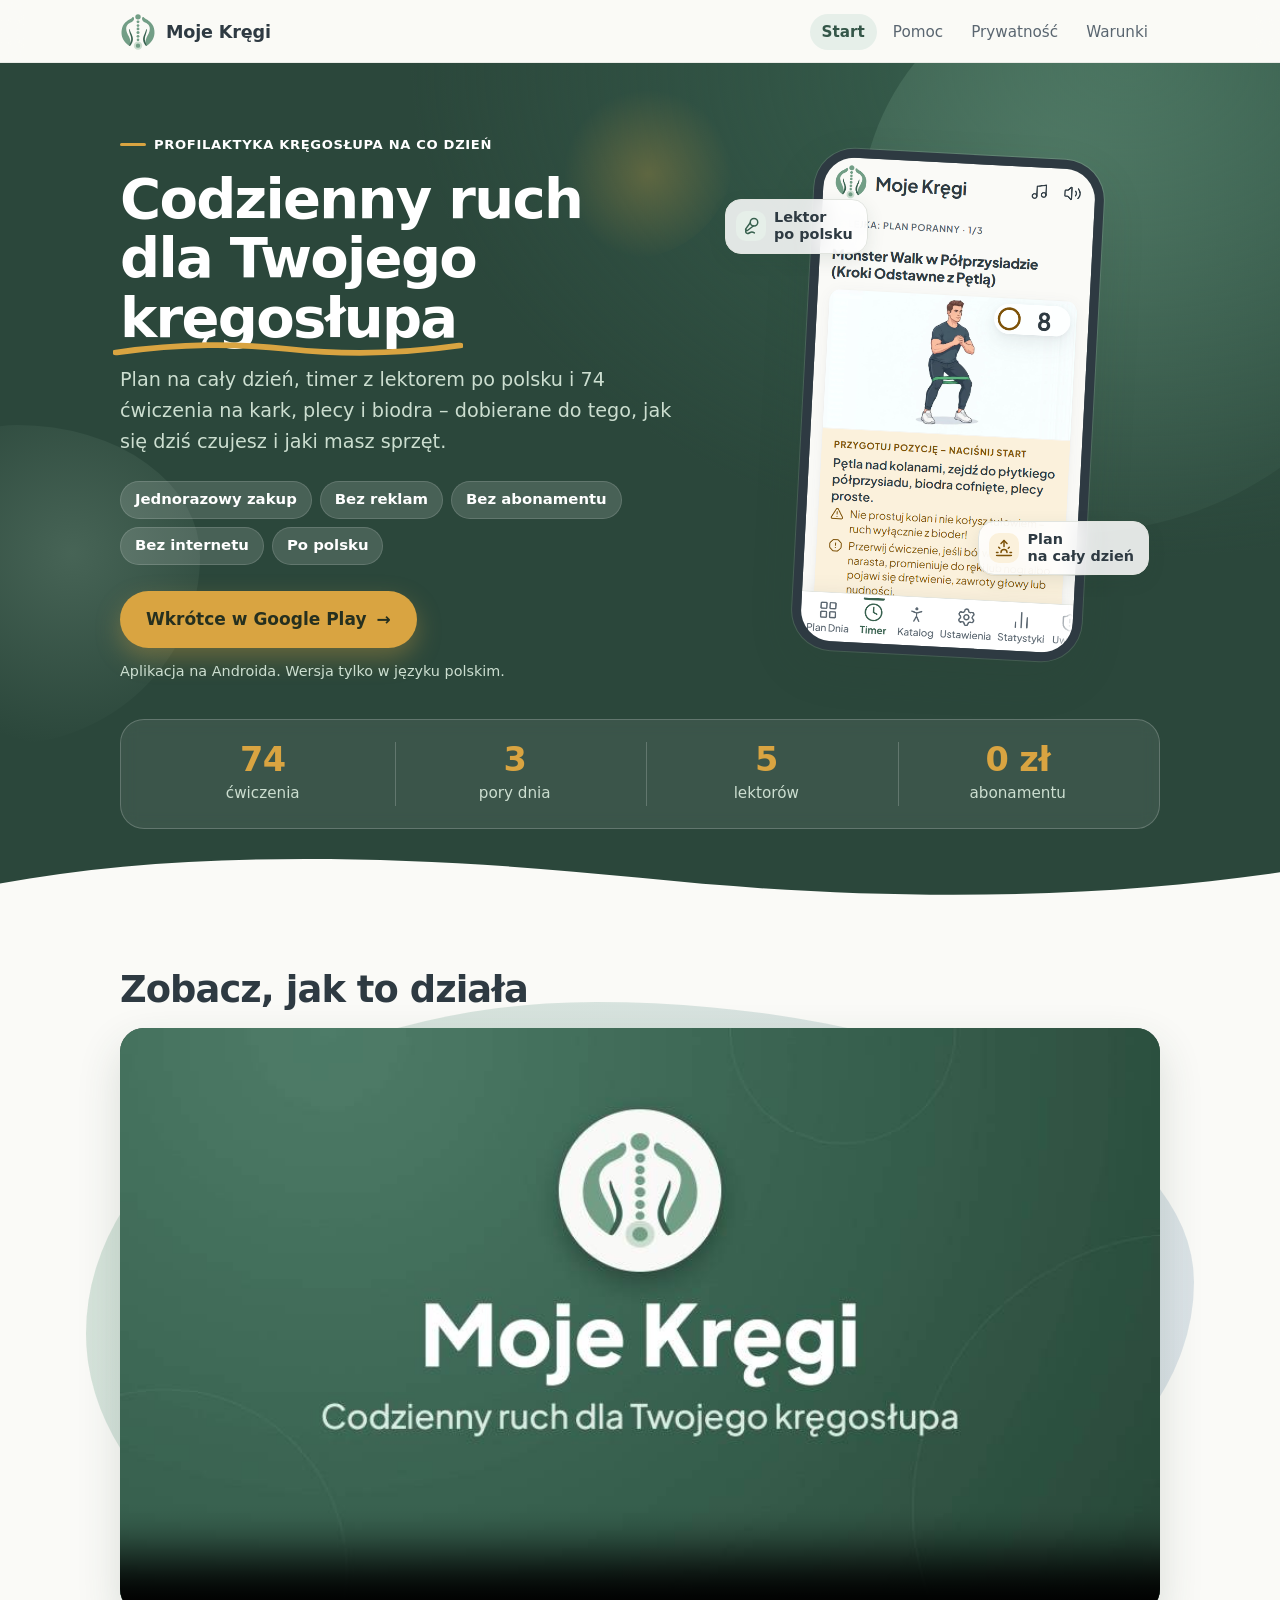
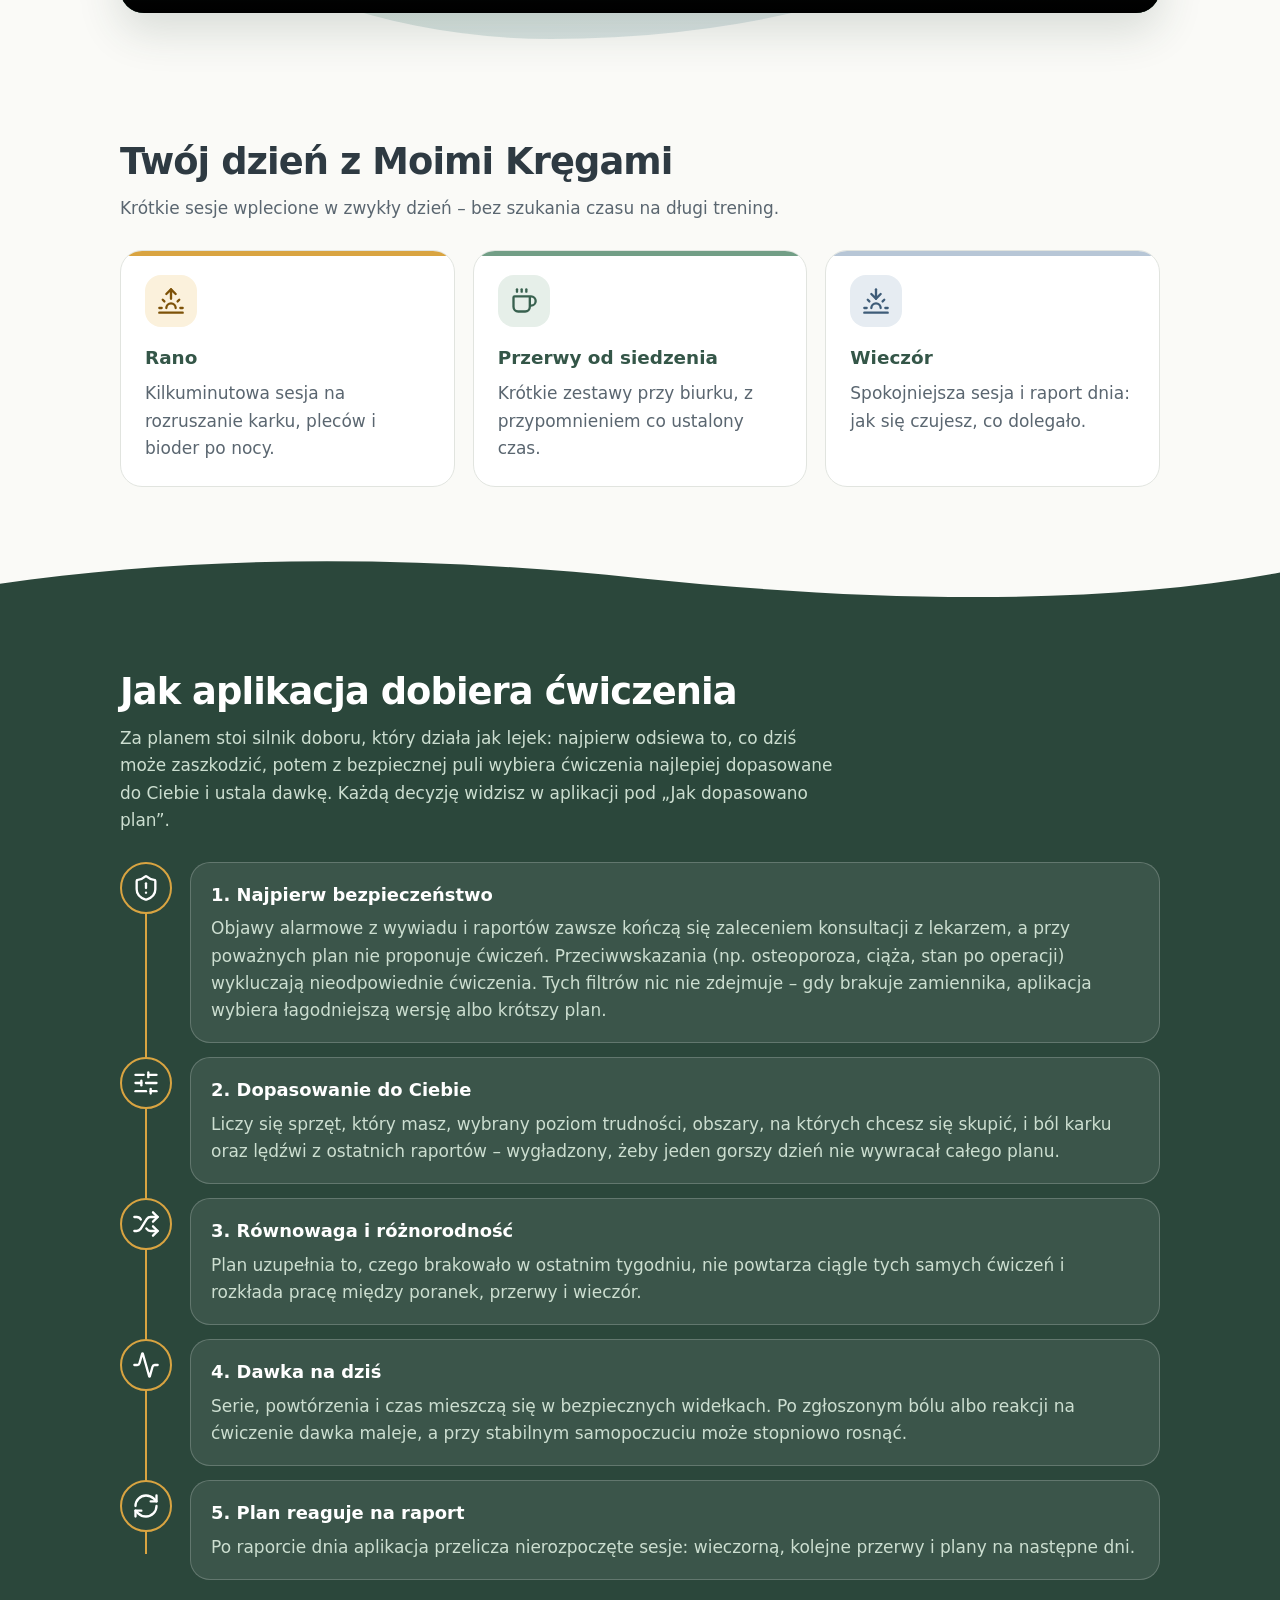
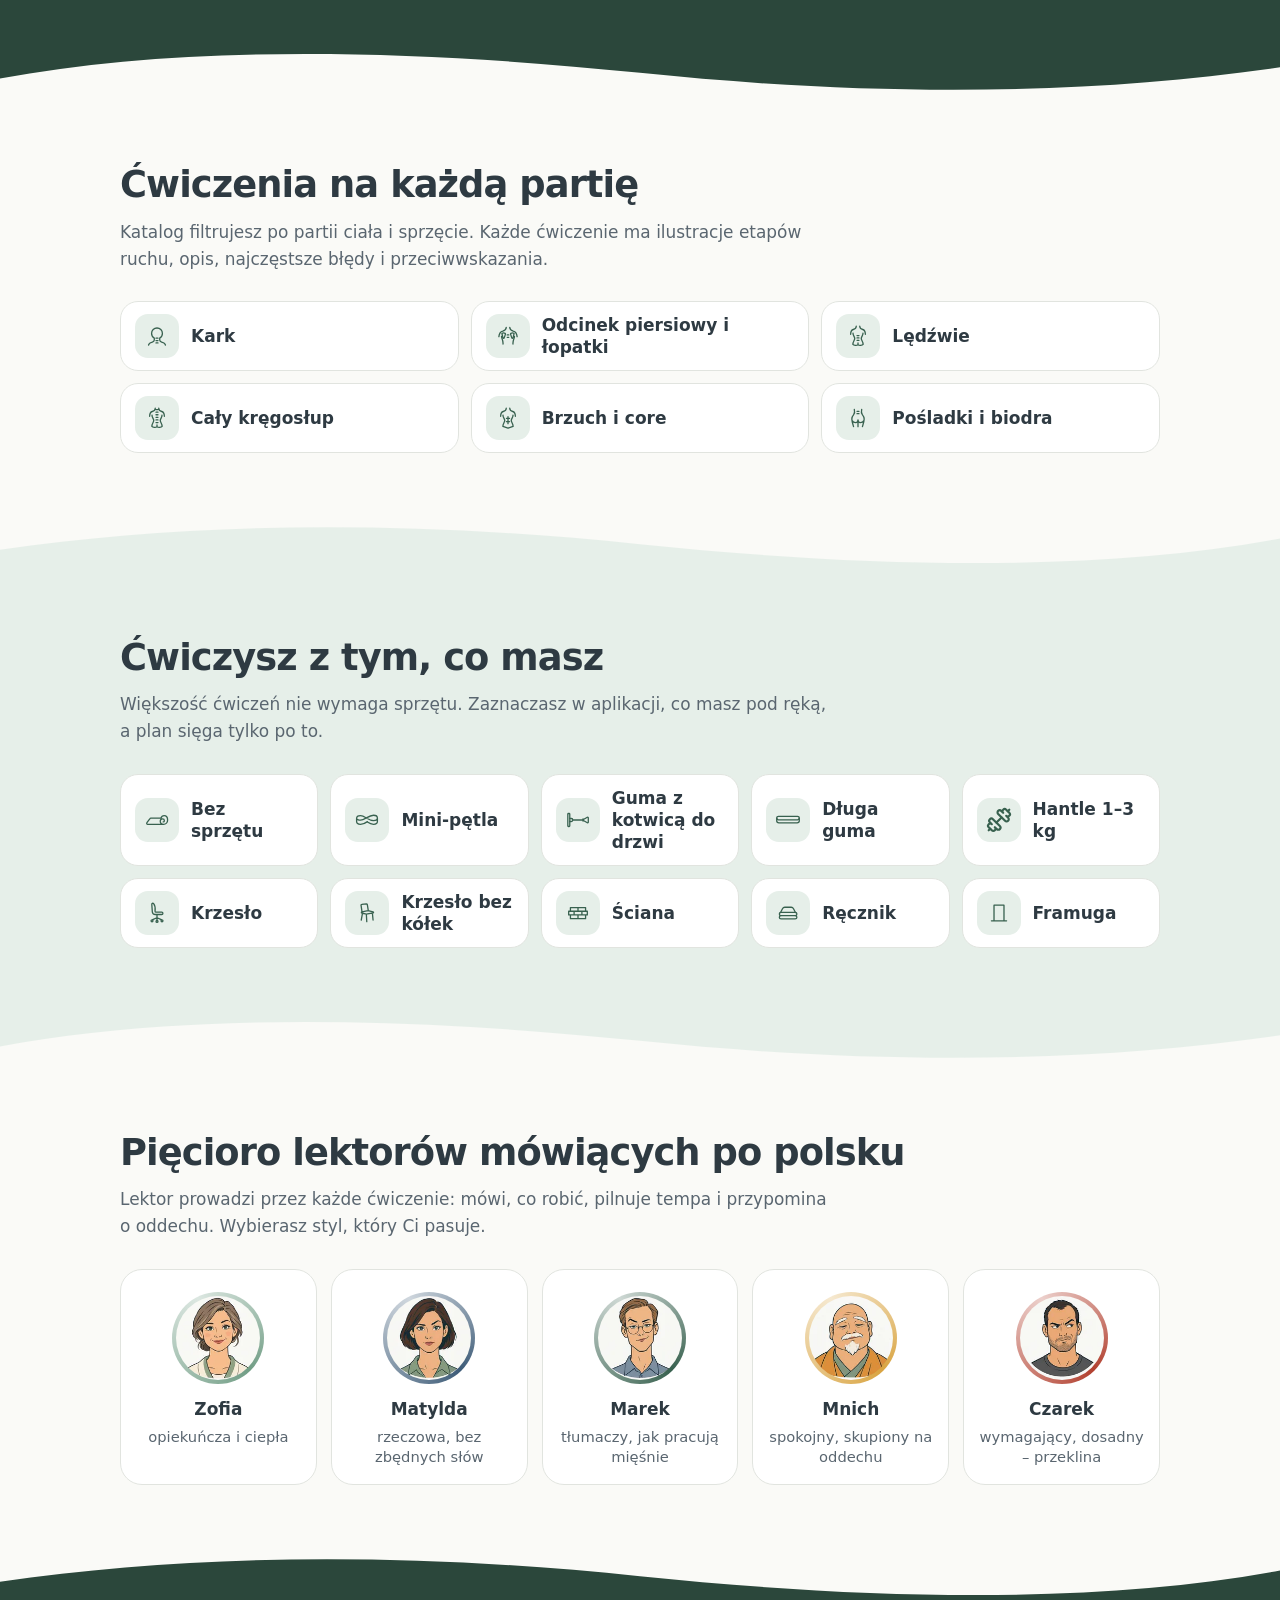
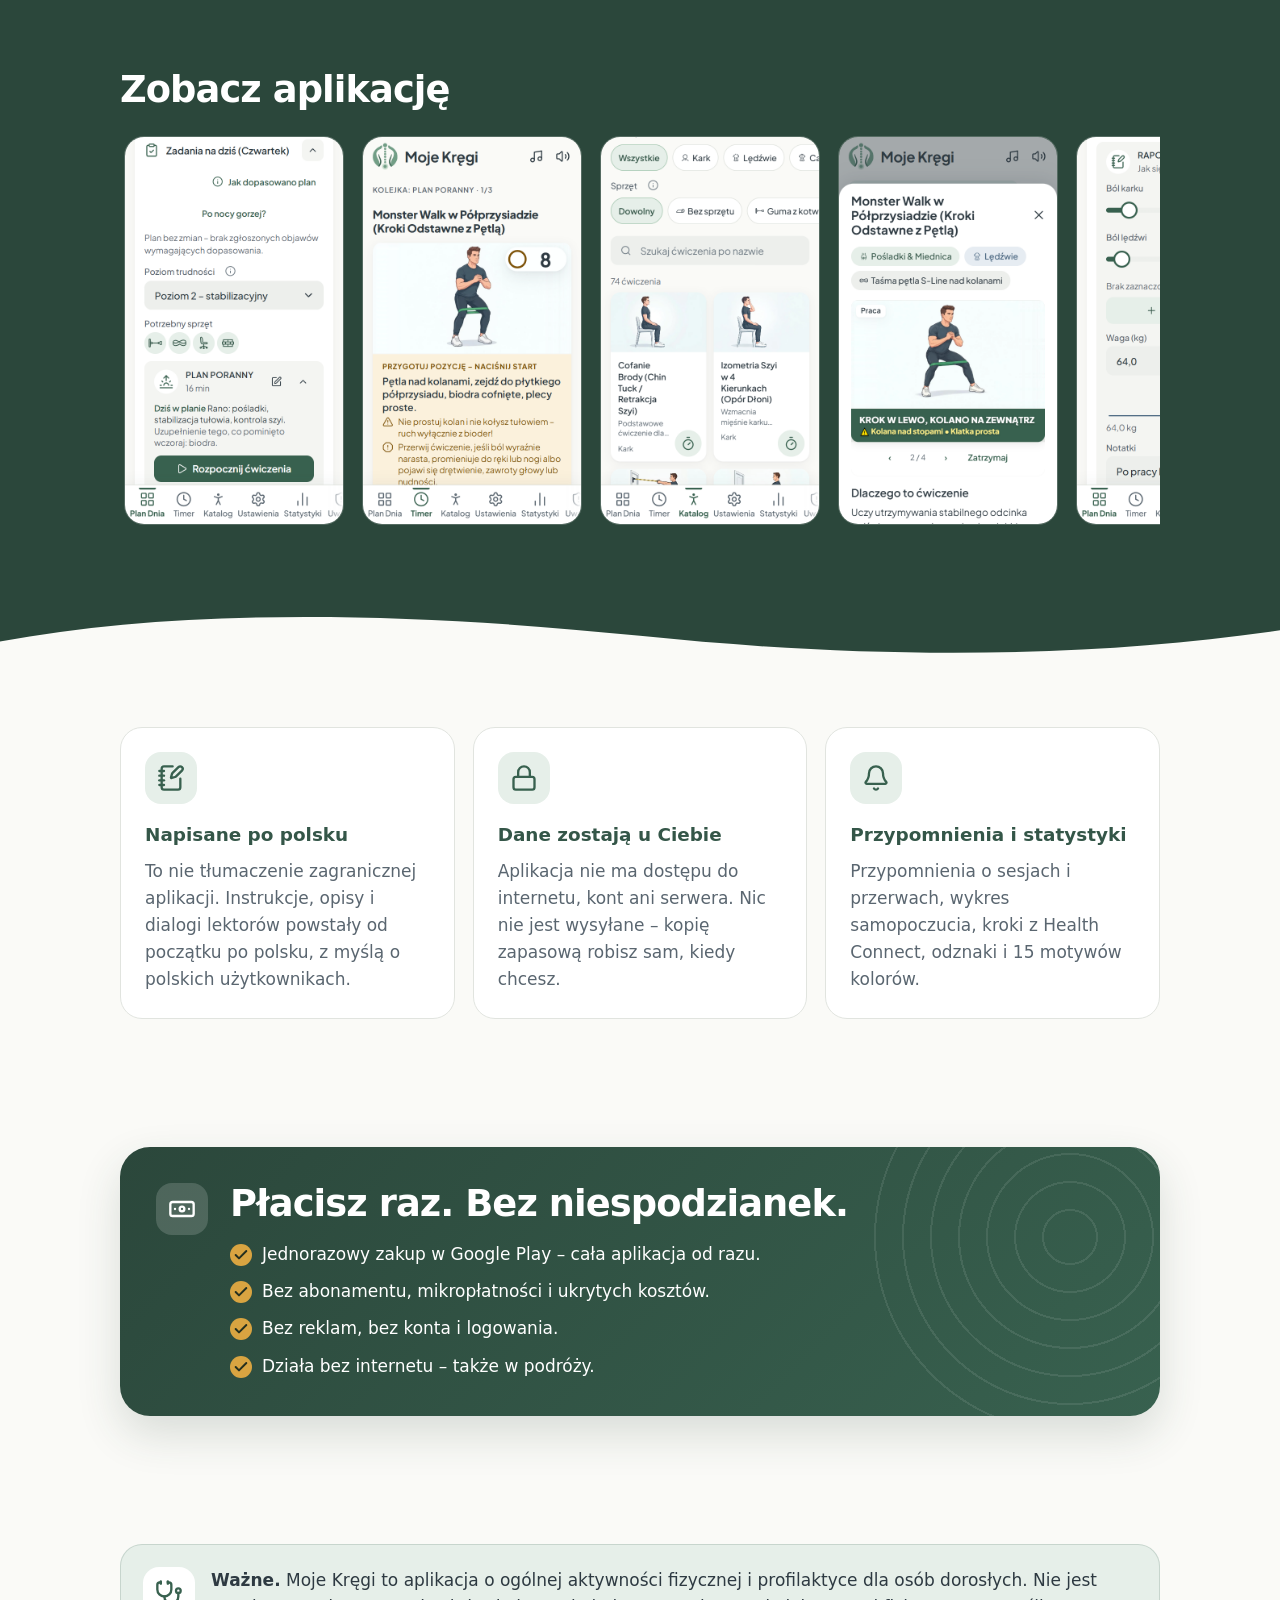
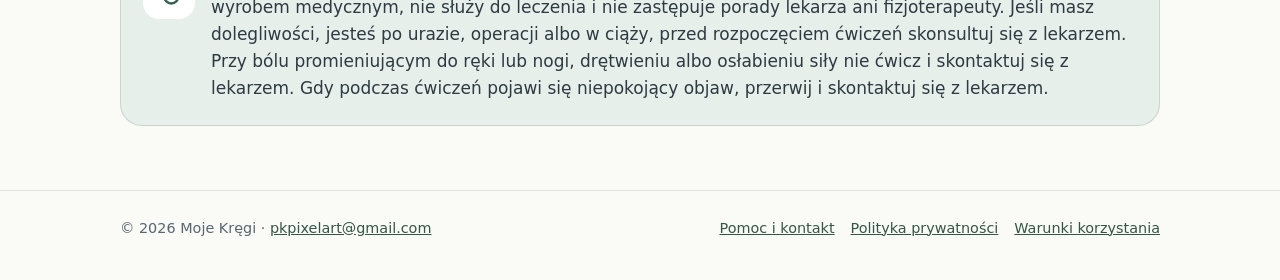
==== index.html @ dc88a58d "Odświeżony wygląd strony: fale, ciemnozielone pasy, animacje przy przewijaniu" ====
<!doctype html>
<html lang="pl">
<head>
<meta charset="utf-8">
<meta name="viewport" content="width=device-width, initial-scale=1">
<title>Moje Kręgi – ćwiczenia na kręgosłup z polskim lektorem</title>
<meta name="description" content="Codzienny plan ćwiczeń na kark, plecy i biodra z lektorem po polsku. 74 ćwiczenia dobierane do Twojego samopoczucia i sprzętu. Jednorazowy zakup, bez reklam i abonamentu, działa bez internetu.">
<meta name="theme-color" content="#38614F">
<meta property="og:title" content="Moje Kręgi – ćwiczenia na kręgosłup">
<meta property="og:description" content="Plan dnia, timer z lektorem po polsku i 74 ćwiczenia. Jednorazowy zakup, bez reklam i abonamentu.">
<meta property="og:image" content="https://mojekregi.eu/img/grafika-promocyjna.png">
<link rel="canonical" href="https://mojekregi.eu/">
<link rel="icon" href="img/logo-mark.svg" type="image/svg+xml">
<link rel="stylesheet" href="style.css">
<script src="site.js" defer></script>
</head>
<body>
<!--SPRITE: ikony z src/ui/kit/icons.svg (Lucide ISC + własne ikony Moje Kręgi), prefiks i- -->
<svg xmlns="http://www.w3.org/2000/svg" aria-hidden="true" style="position:absolute;width:0;height:0;overflow:hidden" fill="none" stroke="currentColor" stroke-width="2" stroke-linecap="round" stroke-linejoin="round">
<symbol id="i-mk-kark" viewBox="0 0 24 24"><g stroke-width="1.2"><path d="M9.5 14C7.9 13 7 11.4 7 9.6a5 5 0 0 1 10 0c0 1.8-.9 3.4-2.5 4.4M9.5 14v1.6c0 1.6-1.4 1.9-2.6 2.3-1.4.4-2.4 1-2.7 2.4M14.5 14v1.6c0 1.6 1.4 1.9 2.6 2.3 1.4.4 2.4 1 2.7 2.4M11.1 14h1.8M11.1 16.2h1.8M11.1 18.4h1.8"/></g></symbol>
<symbol id="i-mk-lopatki" viewBox="0 0 24 24"><g stroke-width="1.2"><path d="M10.4 4c0 2-1.4 2.9-3.2 3.4-2.4.6-3.4 2-3.6 5.2M13.6 4c0 2 1.4 2.9 3.2 3.4 2.4.6 3.4 2 3.6 5.2M6 12.4c.2 2.2 1.7 3.4 1.4 7M18 12.4c-.2 2.2-1.7 3.4-1.4 7"/><path d="M6.4 9.7c.8-.6 2-.6 2.9-.2.4.3.4.7.2 1.2l-1 3c-.2.7-.9.7-1.2 0zM17.6 9.7c-.8-.6-2-.6-2.9-.2-.4.3-.4.7-.2 1.2l1 3c.2.7.9.7 1.2 0zM11.3 11h1.4M11.3 13.2h1.4"/></g></symbol>
<symbol id="i-mk-ledzwie" viewBox="0 0 24 24"><g stroke-width="1.2"><path d="M10.4 3c0 1.9-1.2 2.6-2.8 3-1.7.4-2.3 1.6-2.4 4.4M13.6 3c0 1.9 1.2 2.6 2.8 3 1.7.4 2.3 1.6 2.4 4.4M7.4 9.4c-.3 2 1.6 3.2 1.6 5 0 1.6-1.9 2.8-1.7 5.4M16.6 9.4c.3 2-1.6 3.2-1.6 5 0 1.6 1.9 2.8 1.7 5.4M7.3 19.8c.6.9 3.7 1.4 4.7.1v-1.5M16.7 19.8c-.6.9-3.7 1.4-4.7.1M11.1 11.6h1.8M11.1 13.8h1.8M11.1 16h1.8"/></g></symbol>
<symbol id="i-mk-kregoslup" viewBox="0 0 24 24"><g stroke-width="1.2"><path d="M10.4 3c0 1.9-1.2 2.6-2.8 3-1.7.4-2.3 1.6-2.4 4.4M13.6 3c0 1.9 1.2 2.6 2.8 3 1.7.4 2.3 1.6 2.4 4.4M7.4 9.4c-.3 2 1.6 3.2 1.6 5 0 1.6-1.9 2.8-1.7 5.4M16.6 9.4c.3 2-1.6 3.2-1.6 5 0 1.6 1.9 2.8 1.7 5.4M7.3 19.8c.6.9 3.7 1.4 4.7.1v-1.5M16.7 19.8c-.6.9-3.7 1.4-4.7.1M11.1 4.2h1.8M11.1 6.6h1.8M11.1 9h1.8M11.1 11.4h1.8M11.1 13.8h1.8M11.1 16.2h1.8"/></g></symbol>
<symbol id="i-mk-core" viewBox="0 0 24 24"><g stroke-width="1.2"><path d="M10.4 3c0 1.9-1.2 2.6-2.8 3-1.7.4-2.3 1.6-2.4 4.4M13.6 3c0 1.9 1.2 2.6 2.8 3 1.7.4 2.3 1.6 2.4 4.4M7.4 9.4c-.3 2 1.6 3.2 1.6 5 0 1.6-1.9 2.8-1.7 5.4M16.6 9.4c.3 2-1.6 3.2-1.6 5 0 1.6 1.9 2.8 1.7 5.4M7.3 19.8 12 21.4l4.7-1.6M12 10.8v6.4M10.6 12.4h2.8M10.6 15.4h2.8"/></g></symbol>
<symbol id="i-mk-biodra" viewBox="0 0 24 24"><g stroke-width="1.2"><path d="M8.6 4c.6 2.6.5 3.6-.6 4.9-1.2 1.4-1.7 2.5-1.7 4.1 0 2 .9 4.6 1.6 7M15.4 4c-.6 2.6-.5 3.6.6 4.9 1.2 1.4 1.7 2.5 1.7 4.1 0 2-.9 4.6-1.6 7M6.6 14.4c.7 1.2 2 1.9 3.2 1.9 1.3 0 2.2-1 2.2-2.6 0 1.6.9 2.6 2.2 2.6 1.2 0 2.5-.7 3.2-1.9M12 16.2V20M11.1 5.8h1.8M11.1 8h1.8"/></g></symbol>
<symbol id="i-mk-mata" viewBox="0 0 24 24"><g stroke-width="1.2"><path d="M18.2 16H3.4c-.8 0-1.2-.9-.7-1.5l2.8-3.8c.2-.3.5-.4.8-.4h9.4M15.6 10.4c.5-1.6 1.7-2.5 3-2.5 2 0 3.2 1.8 3.2 4.1 0 2.3-1.7 4-3.7 4-1.9 0-3.1-1.2-3.1-2.8 0-1.3 1-2.2 2.1-2.2 1 0 1.7.7 1.7 1.6 0 .7-.5 1.2-1.1 1.2"/></g></symbol>
<symbol id="i-mk-guma" viewBox="0 0 24 24"><g stroke-width="1.2"><path d="M2.4 10.6C2.4 9 4 8 6 8c3.8 0 7.4 4.6 12 4.6 2 0 3.6-.9 3.6-2.4 0-1.6-1.6-2.6-3.6-2.6-4.6 0-8.2 4.6-12 4.6-2 0-3.6-1-3.6-1.6zM2.4 10.6v2.8c0 1.6 1.6 2.6 3.6 2.6 2.6 0 4.6-1.2 6.4-2.5M21.6 10.2v3.2c0 1.6-1.6 2.6-3.6 2.6-2.2 0-3.9-.9-5.6-2.1"/></g></symbol>
<symbol id="i-mk-guma-kotwica" viewBox="0 0 24 24"><g stroke-width="1.2"><rect x="2.6" y="6" width="1.8" height="12" rx=".6"/><path d="M4.4 10.6h1.4a1.4 1.4 0 0 1 0 2.8H4.4M7.2 12h9.4M16.6 11v2M16.6 11.8l4-2.3c.4-.2.9.1.9.5v4c0 .4-.5.7-.9.5l-4-2.3"/></g></symbol>
<symbol id="i-mk-dluga-guma" viewBox="0 0 24 24"><g stroke-width="1.2"><rect x="1.6" y="8.6" width="20.8" height="3.2" rx="1.6"/><path d="M1.6 10.2V13c0 .9 1 1.6 2 1.6h16.8c1 0 2-.7 2-1.6v-2.8"/></g></symbol>
<symbol id="i-dumbbell" viewBox="0 0 24 24"><path d="M17.596 12.768a2 2 0 1 0 2.829-2.829l-1.768-1.767a2 2 0 0 0 2.828-2.829l-2.828-2.828a2 2 0 0 0-2.829 2.828l-1.767-1.768a2 2 0 1 0-2.829 2.829z" /><path d="m2.5 21.5 1.4-1.4" /><path d="m20.1 3.9 1.4-1.4" /><path d="M5.343 21.485a2 2 0 1 0 2.829-2.828l1.767 1.768a2 2 0 1 0 2.829-2.829l-6.364-6.364a2 2 0 1 0-2.829 2.829l1.768 1.767a2 2 0 0 0-2.828 2.829z" /><path d="m9.6 14.4 4.8-4.8" /></symbol>
<symbol id="i-mk-krzeslo" viewBox="0 0 24 24"><g stroke-width="1.2"><path d="M7.2 4.2c-.2-1 1-1.6 1.7-.8 1.3 1.6 1.6 4.6 1.3 7 0 .5.3.8.8.8h5.4c1.4 0 1.4 2.2 0 2.2h-6c-1.6 0-2.4-.9-2.7-2.3zM12 13.4v3M12 16.4l-4 1.8M12 16.4l4 1.8M12 16.4v2.3"/><circle cx="7.4" cy="19.2" r=".9"/><circle cx="12" cy="19.8" r=".9"/><circle cx="16.6" cy="19.2" r=".9"/></g></symbol>
<symbol id="i-mk-krzeslo-stabilne" viewBox="0 0 24 24"><g stroke-width="1.2"><path d="M7.4 11l-.9-6.3c0-.4.2-.7.6-.7l4.4-.4c.4 0 .7.2.8.6l.9 5.7M7.4 11l5.6-1.1 4.6 1c.6.2.6.9 0 1l-6.2 1.1c-.3 0-.6 0-.9-.1L7 12c-.4-.2-.2-.8.4-1zM7.8 12.4l-1.1 6.1M11.4 13.2l.4 6.8M17 12.4l.6 6.1"/></g></symbol>
<symbol id="i-mk-sciana" viewBox="0 0 24 24"><g stroke-width="1.2"><path d="M5 7h14v3.4H5zM12 7v3.4M3.4 10.4h17.2v3.4H3.4zM8.4 10.4v3.4M15.6 10.4v3.4M5 13.8h14v3.4H5zM12 13.8v3.4"/></g></symbol>
<symbol id="i-mk-recznik" viewBox="0 0 24 24"><g stroke-width="1.2"><rect x="4" y="11.4" width="16.2" height="3" rx="1.5"/><path d="M5.5 14.4c-1 0-1.5.8-1.5 1.5s.6 1.6 1.6 1.6h13c1 0 1.6-.8 1.6-1.6s-.5-1.5-1.5-1.5M5.1 11.6l1.8-3.6c.4-.8 1.2-1.3 2.1-1.3h6c.9 0 1.7.5 2.1 1.3l1.8 3.6"/></g></symbol>
<symbol id="i-mk-framuga" viewBox="0 0 24 24"><g stroke-width="1.2"><path d="M7.4 19.2V4.8h9.2v14.4M5 19.2h14"/></g></symbol>
<symbol id="i-shield-alert" viewBox="0 0 24 24"><path d="M20 13c0 5-3.5 7.5-7.66 8.95a1 1 0 0 1-.67-.01C7.5 20.5 4 18 4 13V6a1 1 0 0 1 1-1c2 0 4.5-1.2 6.24-2.72a1.17 1.17 0 0 1 1.52 0C14.51 3.81 17 5 19 5a1 1 0 0 1 1 1z" /><path d="M12 8v4" /><path d="M12 16h.01" /></symbol>
<symbol id="i-sliders-horizontal" viewBox="0 0 24 24"><path d="M10 5H3" /><path d="M12 19H3" /><path d="M14 3v4" /><path d="M16 17v4" /><path d="M21 12h-9" /><path d="M21 19h-5" /><path d="M21 5h-7" /><path d="M8 10v4" /><path d="M8 12H3" /></symbol>
<symbol id="i-shuffle" viewBox="0 0 24 24"><path d="m18 14 4 4-4 4" /><path d="m18 2 4 4-4 4" /><path d="M2 18h1.973a4 4 0 0 0 3.3-1.7l5.454-8.6a4 4 0 0 1 3.3-1.7H22" /><path d="M2 6h1.972a4 4 0 0 1 3.6 2.2" /><path d="M22 18h-6.041a4 4 0 0 1-3.3-1.8l-.359-.45" /></symbol>
<symbol id="i-activity" viewBox="0 0 24 24"><path d="M22 12h-2.48a2 2 0 0 0-1.93 1.46l-2.35 8.36a.25.25 0 0 1-.48 0L9.24 2.18a.25.25 0 0 0-.48 0l-2.35 8.36A2 2 0 0 1 4.49 12H2" /></symbol>
<symbol id="i-info" viewBox="0 0 24 24"><circle cx="12" cy="12" r="10" /><path d="M12 16v-4" /><path d="M12 8h.01" /></symbol>
<symbol id="i-refresh-cw" viewBox="0 0 24 24"><path d="M3 12a9 9 0 0 1 9-9 9.75 9.75 0 0 1 6.74 2.74L21 8" /><path d="M21 3v5h-5" /><path d="M21 12a9 9 0 0 1-9 9 9.75 9.75 0 0 1-6.74-2.74L3 16" /><path d="M8 16H3v5" /></symbol>
<symbol id="i-sunrise" viewBox="0 0 24 24"><path d="M12 2v8" /><path d="m4.93 10.93 1.41 1.41" /><path d="M2 18h2" /><path d="M20 18h2" /><path d="m19.07 10.93-1.41 1.41" /><path d="M22 22H2" /><path d="m8 6 4-4 4 4" /><path d="M16 18a4 4 0 0 0-8 0" /></symbol>
<symbol id="i-coffee" viewBox="0 0 24 24"><path d="M10 2v2" /><path d="M14 2v2" /><path d="M16 8a1 1 0 0 1 1 1v8a4 4 0 0 1-4 4H7a4 4 0 0 1-4-4V9a1 1 0 0 1 1-1h14a4 4 0 1 1 0 8h-1" /><path d="M6 2v2" /></symbol>
<symbol id="i-sunset" viewBox="0 0 24 24"><path d="M12 10V2" /><path d="m4.93 10.93 1.41 1.41" /><path d="M2 18h2" /><path d="M20 18h2" /><path d="m19.07 10.93-1.41 1.41" /><path d="M22 22H2" /><path d="m16 6-4 4-4-4" /><path d="M16 18a4 4 0 0 0-8 0" /></symbol>
<symbol id="i-lock" viewBox="0 0 24 24"><rect width="18" height="11" x="3" y="11" rx="2" ry="2" /><path d="M7 11V7a5 5 0 0 1 10 0v4" /></symbol>
<symbol id="i-banknote" viewBox="0 0 24 24"><rect width="20" height="12" x="2" y="6" rx="2" /><circle cx="12" cy="12" r="2" /><path d="M6 12h.01M18 12h.01" /></symbol>
<symbol id="i-mic-vocal" viewBox="0 0 24 24"><path d="m11 7.601-5.994 8.19a1 1 0 0 0 .1 1.298l.817.818a1 1 0 0 0 1.314.087L15.09 12" /><path d="M16.5 21.174C15.5 20.5 14.372 20 13 20c-2.058 0-3.928 2.356-6 2-2.072-.356-2.775-3.369-1.5-4.5" /><circle cx="16" cy="7" r="5" /></symbol>
<symbol id="i-stethoscope" viewBox="0 0 24 24"><path d="M11 2v2" /><path d="M5 2v2" /><path d="M5 3H4a2 2 0 0 0-2 2v4a6 6 0 0 0 12 0V5a2 2 0 0 0-2-2h-1" /><path d="M8 15a6 6 0 0 0 12 0v-3" /><circle cx="20" cy="10" r="2" /></symbol>
<symbol id="i-notebook-pen" viewBox="0 0 24 24"><path d="M13.4 2H6a2 2 0 0 0-2 2v16a2 2 0 0 0 2 2h12a2 2 0 0 0 2-2v-7.4" /><path d="M2 6h4" /><path d="M2 10h4" /><path d="M2 14h4" /><path d="M2 18h4" /><path d="M21.378 5.626a1 1 0 1 0-3.004-3.004l-5.01 5.012a2 2 0 0 0-.506.854l-.837 2.87a.5.5 0 0 0 .62.62l2.87-.837a2 2 0 0 0 .854-.506z" /></symbol>
<symbol id="i-bell" viewBox="0 0 24 24"><path d="M10.268 21a2 2 0 0 0 3.464 0" /><path d="M3.262 15.326A1 1 0 0 0 4 17h16a1 1 0 0 0 .74-1.673C19.41 13.956 18 12.499 18 8A6 6 0 0 0 6 8c0 4.499-1.411 5.956-2.738 7.326" /></symbol>
<symbol id="i-footprints" viewBox="0 0 24 24"><path d="M4 16v-2.38C4 11.5 2.97 10.5 3 8c.03-2.72 1.49-6 4.5-6C9.37 2 10 3.8 10 5.5c0 3.11-2 5.66-2 8.68V16a2 2 0 1 1-4 0Z" /><path d="M20 20v-2.38c0-2.12 1.03-3.12 1-5.62-.03-2.72-1.49-6-4.5-6C14.63 6 14 7.8 14 9.5c0 3.11 2 5.66 2 8.68V20a2 2 0 1 0 4 0Z" /><path d="M16 17h4" /><path d="M4 13h4" /></symbol>
<symbol id="i-check" viewBox="0 0 24 24"><path d="M20 6 9 17l-5-5" /></symbol>
</svg>
<a class="skip" href="#tresc">Przejdź do treści</a>
<header class="top">
  <div class="wrap">
    <a class="brand" href="./"><img src="img/logo-mark.svg" alt="" width="36" height="36">Moje Kręgi</a>
    <nav class="links" aria-label="Główna">
      <a href="./" aria-current="page">Start</a>
      <a href="pomoc/">Pomoc</a>
      <a href="polityka-prywatnosci/">Prywatność</a>
      <a href="warunki/">Warunki</a>
    </nav>
  </div>
  <div class="progress" aria-hidden="true"></div>
</header>

<main id="tresc">
  <section class="hero-band">
    <div class="deco-wrap" aria-hidden="true"><span class="deco deco--1"></span><span class="deco deco--2"></span><span class="deco deco--3"></span></div>
    <div class="wrap hero">
      <div>
        <p class="eyebrow">Profilaktyka kręgosłupa na co dzień</p>
        <h1>Codzienny ruch dla Twojego <span class="hl">kręgosłupa</span></h1>
        <p class="lead">Plan na cały dzień, timer z lektorem po polsku i 74 ćwiczenia na kark, plecy i biodra – dobierane do tego, jak się dziś czujesz i jaki masz sprzęt.</p>
        <ul class="pills">
          <li>Jednorazowy zakup</li><li>Bez reklam</li><li>Bez abonamentu</li><li>Bez internetu</li><li>Po polsku</li>
        </ul>
        <!-- Po publikacji podmień href na https://play.google.com/store/apps/details?id=pl.rehabpro.karkledzwie i tekst na „Pobierz z Google Play”. -->
        <a class="btn" href="#dobor">Wkrótce w Google Play</a>
        <p class="note">Aplikacja na Androida. Wersja tylko w języku polskim.</p>
      </div>
      <div class="stage">
        <div class="phone"><img src="img/ekran-timer.png" alt="Timer z lektorem w aplikacji Moje Kręgi" width="540" height="960"></div>
        <span class="float float--1" aria-hidden="true"><svg><use href="#i-mic-vocal"/></svg>Lektor<br>po polsku</span>
        <span class="float float--2" aria-hidden="true"><svg><use href="#i-sunrise"/></svg>Plan<br>na cały dzień</span>
      </div>
    </div>
    <div class="wrap">
      <ul class="stats" aria-label="W liczbach">
        <li><strong data-count="74">74</strong><span>ćwiczenia</span></li>
        <li><strong data-count="3">3</strong><span>pory dnia</span></li>
        <li><strong data-count="5">5</strong><span>lektorów</span></li>
        <li><strong>0 zł</strong><span>abonamentu</span></li>
      </ul>
    </div>
  </section>

  <section class="block" id="film">
    <div class="wrap">
      <h2 class="reveal">Zobacz, jak to działa</h2>
      <div class="frame reveal">
        <video class="trailer trailer--h" controls preload="none" playsinline poster="video/plakat-poziomy.jpg" width="1920" height="1080">
          <source src="video/zwiastun-poziomy.webm" type="video/webm">
        </video>
        <video class="trailer trailer--v" controls preload="none" playsinline poster="video/plakat-pionowy.jpg" width="1080" height="1920">
          <source src="video/zwiastun-pionowy.webm" type="video/webm">
        </video>
      </div>
    </div>
  </section>

  <section class="block" id="dzien">
    <div class="wrap">
      <h2 class="reveal">Twój dzień z Moimi Kręgami</h2>
      <p class="intro reveal">Krótkie sesje wplecione w zwykły dzień – bez szukania czasu na długi trening.</p>
      <div class="grid3 day">
        <div class="card feat reveal"><span class="ico"><svg><use href="#i-sunrise"/></svg></span><h3>Rano</h3><p>Kilkuminutowa sesja na rozruszanie karku, pleców i bioder po nocy.</p></div>
        <div class="card feat reveal"><span class="ico"><svg><use href="#i-coffee"/></svg></span><h3>Przerwy od siedzenia</h3><p>Krótkie zestawy przy biurku, z przypomnieniem co ustalony czas.</p></div>
        <div class="card feat reveal"><span class="ico"><svg><use href="#i-sunset"/></svg></span><h3>Wieczór</h3><p>Spokojniejsza sesja i raport dnia: jak się czujesz, co dolegało.</p></div>
      </div>
    </div>
  </section>

  <section class="block band band--deep" id="dobor">
    <div class="wrap">
      <h2 class="reveal">Jak aplikacja dobiera ćwiczenia</h2>
      <p class="intro reveal">Za planem stoi silnik doboru, który działa jak lejek: najpierw odsiewa to, co dziś może zaszkodzić, potem z bezpiecznej puli wybiera ćwiczenia najlepiej dopasowane do Ciebie i ustala dawkę. Każdą decyzję widzisz w aplikacji pod „Jak dopasowano plan”.</p>
      <ol class="funnel">
        <li class="reveal"><span class="ico"><svg><use href="#i-shield-alert"/></svg></span><div><h3>Najpierw bezpieczeństwo</h3><p>Objawy alarmowe z wywiadu i raportów zawsze kończą się zaleceniem konsultacji z lekarzem, a przy poważnych plan nie proponuje ćwiczeń. Przeciwwskazania (np. osteoporoza, ciąża, stan po operacji) wykluczają nieodpowiednie ćwiczenia. Tych filtrów nic nie zdejmuje – gdy brakuje zamiennika, aplikacja wybiera łagodniejszą wersję albo krótszy plan.</p></div></li>
        <li class="reveal"><span class="ico"><svg><use href="#i-sliders-horizontal"/></svg></span><div><h3>Dopasowanie do Ciebie</h3><p>Liczy się sprzęt, który masz, wybrany poziom trudności, obszary, na których chcesz się skupić, i ból karku oraz lędźwi z ostatnich raportów – wygładzony, żeby jeden gorszy dzień nie wywracał całego planu.</p></div></li>
        <li class="reveal"><span class="ico"><svg><use href="#i-shuffle"/></svg></span><div><h3>Równowaga i różnorodność</h3><p>Plan uzupełnia to, czego brakowało w ostatnim tygodniu, nie powtarza ciągle tych samych ćwiczeń i rozkłada pracę między poranek, przerwy i wieczór.</p></div></li>
        <li class="reveal"><span class="ico"><svg><use href="#i-activity"/></svg></span><div><h3>Dawka na dziś</h3><p>Serie, powtórzenia i czas mieszczą się w bezpiecznych widełkach. Po zgłoszonym bólu albo reakcji na ćwiczenie dawka maleje, a przy stabilnym samopoczuciu może stopniowo rosnąć.</p></div></li>
        <li class="reveal"><span class="ico"><svg><use href="#i-refresh-cw"/></svg></span><div><h3>Plan reaguje na raport</h3><p>Po raporcie dnia aplikacja przelicza nierozpoczęte sesje: wieczorną, kolejne przerwy i plany na następne dni.</p></div></li>
      </ol>
    </div>
  </section>

  <section class="block" id="partie">
    <div class="wrap">
      <h2 class="reveal">Ćwiczenia na każdą partię</h2>
      <p class="intro reveal">Katalog filtrujesz po partii ciała i sprzęcie. Każde ćwiczenie ma ilustracje etapów ruchu, opis, najczęstsze błędy i przeciwwskazania.</p>
      <ul class="tiles">
        <li class="reveal"><span class="ico"><svg><use href="#i-mk-kark"/></svg></span>Kark</li>
        <li class="reveal"><span class="ico"><svg><use href="#i-mk-lopatki"/></svg></span>Odcinek piersiowy i łopatki</li>
        <li class="reveal"><span class="ico"><svg><use href="#i-mk-ledzwie"/></svg></span>Lędźwie</li>
        <li class="reveal"><span class="ico"><svg><use href="#i-mk-kregoslup"/></svg></span>Cały kręgosłup</li>
        <li class="reveal"><span class="ico"><svg><use href="#i-mk-core"/></svg></span>Brzuch i core</li>
        <li class="reveal"><span class="ico"><svg><use href="#i-mk-biodra"/></svg></span>Pośladki i biodra</li>
      </ul>
    </div>
  </section>

  <section class="block band band--tint" id="sprzet">
    <div class="wrap">
      <h2 class="reveal">Ćwiczysz z tym, co masz</h2>
      <p class="intro reveal">Większość ćwiczeń nie wymaga sprzętu. Zaznaczasz w aplikacji, co masz pod ręką, a plan sięga tylko po to.</p>
      <ul class="tiles">
        <li class="reveal"><span class="ico"><svg><use href="#i-mk-mata"/></svg></span>Bez sprzętu</li>
        <li class="reveal"><span class="ico"><svg><use href="#i-mk-guma"/></svg></span>Mini-pętla</li>
        <li class="reveal"><span class="ico"><svg><use href="#i-mk-guma-kotwica"/></svg></span>Guma z kotwicą do drzwi</li>
        <li class="reveal"><span class="ico"><svg><use href="#i-mk-dluga-guma"/></svg></span>Długa guma</li>
        <li class="reveal"><span class="ico"><svg><use href="#i-dumbbell"/></svg></span>Hantle 1–3 kg</li>
        <li class="reveal"><span class="ico"><svg><use href="#i-mk-krzeslo"/></svg></span>Krzesło</li>
        <li class="reveal"><span class="ico"><svg><use href="#i-mk-krzeslo-stabilne"/></svg></span>Krzesło bez kółek</li>
        <li class="reveal"><span class="ico"><svg><use href="#i-mk-sciana"/></svg></span>Ściana</li>
        <li class="reveal"><span class="ico"><svg><use href="#i-mk-recznik"/></svg></span>Ręcznik</li>
        <li class="reveal"><span class="ico"><svg><use href="#i-mk-framuga"/></svg></span>Framuga</li>
      </ul>
    </div>
  </section>

  <section class="block" id="lektorzy">
    <div class="wrap">
      <h2 class="reveal">Pięcioro lektorów mówiących po polsku</h2>
      <p class="intro reveal">Lektor prowadzi przez każde ćwiczenie: mówi, co robić, pilnuje tempa i przypomina o oddechu. Wybierasz styl, który Ci pasuje.</p>
      <ul class="voices">
        <li class="reveal"><img src="img/lektorzy/zofia.webp" alt="" width="92" height="92" loading="lazy"><strong>Zofia</strong><span>opiekuńcza i ciepła</span></li>
        <li class="reveal"><img src="img/lektorzy/matylda.webp" alt="" width="92" height="92" loading="lazy"><strong>Matylda</strong><span>rzeczowa, bez zbędnych słów</span></li>
        <li class="reveal"><img src="img/lektorzy/marek.webp" alt="" width="92" height="92" loading="lazy"><strong>Marek</strong><span>tłumaczy, jak pracują mięśnie</span></li>
        <li class="reveal"><img src="img/lektorzy/mnich.webp" alt="" width="92" height="92" loading="lazy"><strong>Mnich</strong><span>spokojny, skupiony na oddechu</span></li>
        <li class="reveal"><img src="img/lektorzy/czarek.webp" alt="" width="92" height="92" loading="lazy"><strong>Czarek</strong><span>wymagający, dosadny – przeklina</span></li>
      </ul>
    </div>
  </section>

  <section class="block band band--deep">
    <div class="wrap">
      <h2 class="reveal">Zobacz aplikację</h2>
      <div class="gallery" tabindex="0" role="region" aria-label="Zrzuty ekranu">
        <img src="img/ekran-plan-dnia.png" alt="Plan Dnia" width="540" height="960" loading="lazy">
        <img src="img/ekran-timer.png" alt="Timer z lektorem" width="540" height="960" loading="lazy">
        <img src="img/ekran-katalog.png" alt="Katalog ćwiczeń" width="540" height="960" loading="lazy">
        <img src="img/ekran-opis.png" alt="Opis ćwiczenia z ilustracjami" width="540" height="960" loading="lazy">
        <img src="img/ekran-dziennik.png" alt="Raport dzienny" width="540" height="960" loading="lazy">
        <img src="img/ekran-statystyki.png" alt="Wykres w Statystykach" width="540" height="960" loading="lazy">
        <img src="img/ekran-lektorzy.png" alt="Wybór lektora" width="540" height="960" loading="lazy">
        <img src="img/ekran-motywy.png" alt="Motywy kolorystyczne" width="540" height="960" loading="lazy">
      </div>
    </div>
  </section>

  <section class="block">
    <div class="wrap">
      <div class="grid3">
        <div class="card feat reveal"><span class="ico"><svg><use href="#i-notebook-pen"/></svg></span><h3>Napisane po polsku</h3><p>To nie tłumaczenie zagranicznej aplikacji. Instrukcje, opisy i dialogi lektorów powstały od początku po polsku, z myślą o polskich użytkownikach.</p></div>
        <div class="card feat reveal"><span class="ico"><svg><use href="#i-lock"/></svg></span><h3>Dane zostają u Ciebie</h3><p>Aplikacja nie ma dostępu do internetu, kont ani serwera. Nic nie jest wysyłane – kopię zapasową robisz sam, kiedy chcesz.</p></div>
        <div class="card feat reveal"><span class="ico"><svg><use href="#i-bell"/></svg></span><h3>Przypomnienia i statystyki</h3><p>Przypomnienia o sesjach i przerwach, wykres samopoczucia, kroki z Health Connect, odznaki i 15 motywów kolorów.</p></div>
      </div>
    </div>
  </section>

  <section class="block">
    <div class="wrap">
      <div class="price reveal">
        <span class="deco" aria-hidden="true"></span>
        <span class="ico"><svg><use href="#i-banknote"/></svg></span>
        <div>
          <h2>Płacisz raz. Bez niespodzianek.</h2>
          <ul class="checks">
            <li><svg><use href="#i-check"/></svg>Jednorazowy zakup w Google Play – cała aplikacja od razu.</li>
            <li><svg><use href="#i-check"/></svg>Bez abonamentu, mikropłatności i ukrytych kosztów.</li>
            <li><svg><use href="#i-check"/></svg>Bez reklam, bez konta i logowania.</li>
            <li><svg><use href="#i-check"/></svg>Działa bez internetu – także w podróży.</li>
          </ul>
        </div>
      </div>
    </div>
  </section>

  <section class="block">
    <div class="wrap">
      <div class="warn reveal">
        <span class="ico"><svg><use href="#i-stethoscope"/></svg></span>
        <p><strong>Ważne.</strong> Moje Kręgi to aplikacja o ogólnej aktywności fizycznej i profilaktyce dla osób dorosłych. Nie jest wyrobem medycznym, nie służy do leczenia i nie zastępuje porady lekarza ani fizjoterapeuty. Jeśli masz dolegliwości, jesteś po urazie, operacji albo w ciąży, przed rozpoczęciem ćwiczeń skonsultuj się z lekarzem. Przy bólu promieniującym do ręki lub nogi, drętwieniu albo osłabieniu siły nie ćwicz i skontaktuj się z lekarzem. Gdy podczas ćwiczeń pojawi się niepokojący objaw, przerwij i skontaktuj się z lekarzem.</p>
      </div>
    </div>
  </section>
</main>

<footer class="bottom">
  <div class="wrap">
    <span>© 2026 Moje Kręgi · <a href="mailto:pkpixelart@gmail.com">pkpixelart@gmail.com</a></span>
    <nav aria-label="Dokumenty">
      <a href="pomoc/">Pomoc i kontakt</a>
      <a href="polityka-prywatnosci/">Polityka prywatności</a>
      <a href="warunki/">Warunki korzystania</a>
    </nav>
  </div>
</footer>
</body>
</html>
---- style.css ----
/* Strona www Moje Kręgi (GitHub Pages): układ z falami i plamami, ciemnozielone pasy, bursztynowy wyróżnik.
   Kolory: wyłącznie tokeny --mk-color-* (motyw Szałwia, wartości z src/styles/tokens.css).
   Bez bibliotek. Animacje tylko transform/opacity, wyłączane przez prefers-reduced-motion. */
:root {
  color-scheme: light;
  --mk-color-bg: #FAFAF7; --mk-color-surface: #FFFFFF; --mk-color-surface-accent: #E6EFE9; --mk-color-surface-info: #E6ECF2;
  --mk-color-border: #E1E4DF; --mk-color-text: #2E3A42; --mk-color-text-muted: #5A6670; --mk-color-text-accent: #345648;
  --mk-color-accent: #38614F; --mk-color-accent-hover: #345648; --mk-color-text-on-accent: #FFFFFF;
  --mk-color-accent-soft: #A7C8B2; --mk-color-brand: #729E86; --mk-color-focus: #38614F;
  --mk-color-info: #3E5C78; --mk-color-info-soft: #B7C6D6;
  --mk-color-warning: #7D5208; --mk-color-warning-bg: #FBF1DC; --mk-color-danger: #B2402F;
  /* tokeny strony: głęboka zieleń (pressed z logo), wyróżnik bursztynowy, ramka telefonu */
  --mk-color-deep: #2B473B; --mk-color-deep-2: #38614F; --mk-color-on-deep: #FFFFFF; --mk-color-on-deep-muted: #CCDED0;
  --mk-color-highlight: #D9A441; --mk-color-on-highlight: #26301F; --mk-color-phone: #2E3A42;
  --mk-shadow: 0 18px 44px color-mix(in srgb, var(--mk-color-deep) 16%, transparent);
  --mk-shadow-sm: 0 6px 18px color-mix(in srgb, var(--mk-color-deep) 10%, transparent);

  /* zmienne komponentów – nadpisywane w ciemnozielonych pasach */
  --c-text: var(--mk-color-text); --c-muted: var(--mk-color-text-muted); --c-accent: var(--mk-color-text-accent);
  --c-card: var(--mk-color-surface); --c-line: var(--mk-color-border);
  --c-ico-bg: var(--mk-color-surface-accent); --c-ico: var(--mk-color-accent);
  --c-fill: var(--mk-color-accent); --c-focus: var(--mk-color-focus);
  --c-btn-bg: var(--mk-color-accent); --c-btn-text: var(--mk-color-text-on-accent);
  --div-h: 56px;
}
@media (prefers-color-scheme: dark) {
  :root {
    color-scheme: dark;
    --mk-color-bg: #121815; --mk-color-surface: #1B231F; --mk-color-surface-accent: #22302A; --mk-color-surface-info: #1F2A33;
    --mk-color-border: #2C3A33; --mk-color-text: #E7EEE9; --mk-color-text-muted: #A3B3AB; --mk-color-text-accent: #9CC9B0;
    --mk-color-accent: #9CC9B0; --mk-color-accent-hover: #B4D8C4; --mk-color-text-on-accent: #0E1512;
    --mk-color-accent-soft: #38614F; --mk-color-focus: #9CC9B0;
    --mk-color-info: #A9C0D6; --mk-color-info-soft: #3E5C78;
    --mk-color-warning: #E3B865; --mk-color-warning-bg: #2E2717; --mk-color-danger: #E08A7B;
    --mk-color-deep: #1C3329; --mk-color-deep-2: #2B473B; --mk-color-phone: #0B0F0D;
  }
}
@property --mk-angle { syntax: "<angle>"; inherits: false; initial-value: 135deg; }

* { box-sizing: border-box; }
html { scroll-behavior: smooth; scroll-padding-top: 84px; overflow-x: clip; }
body { margin: 0; background: var(--mk-color-bg); color: var(--mk-color-text); overflow-x: clip;
  font: 17px/1.6 system-ui, -apple-system, "Segoe UI", Roboto, sans-serif; }
a { color: var(--c-accent); }
img, video { max-width: 100%; height: auto; }
svg { fill: none; stroke: currentColor; stroke-width: 2; stroke-linecap: round; stroke-linejoin: round; }
:focus-visible { outline: 3px solid var(--c-focus); outline-offset: 3px; border-radius: 6px; }
.wrap { max-width: 1080px; margin: 0 auto; padding: 0 20px; position: relative; }
.skip { position: absolute; left: 12px; top: -60px; z-index: 30; background: var(--mk-color-accent); color: var(--mk-color-text-on-accent); padding: 10px 16px; border-radius: 12px; }
.skip:focus { top: 12px; }

/* ---------- Nagłówek: szkło + pasek postępu przewijania ---------- */
header.top { position: sticky; top: 0; z-index: 20; border-bottom: 1px solid color-mix(in srgb, var(--mk-color-border) 70%, transparent);
  background: color-mix(in srgb, var(--mk-color-bg) 78%, transparent);
  -webkit-backdrop-filter: blur(14px) saturate(1.5); backdrop-filter: blur(14px) saturate(1.5); }
header.top .wrap { display: flex; align-items: center; justify-content: space-between; gap: 6px 16px; min-height: 62px; flex-wrap: wrap;
  padding-top: max(10px, env(safe-area-inset-top)); padding-bottom: 8px; }
.brand { display: flex; align-items: center; gap: 10px; text-decoration: none; color: var(--mk-color-text); font-weight: 750; font-size: 1.1rem; letter-spacing: -.01em; }
.brand img { width: 36px; height: 36px; transition: rotate .6s cubic-bezier(.3,1.4,.5,1); }
.brand:hover img { rotate: -12deg; }
nav.links { display: flex; gap: 4px; flex-wrap: wrap; font-size: .95rem; }
nav.links a { text-decoration: none; color: var(--mk-color-text-muted); padding: 6px 12px; border-radius: 999px; transition: background-color .2s, color .2s; }
nav.links a:hover { background: var(--mk-color-surface-accent); color: var(--mk-color-text-accent); }
nav.links a[aria-current="page"] { background: var(--mk-color-surface-accent); color: var(--mk-color-text-accent); font-weight: 600; }
.progress { position: absolute; left: 0; right: 0; bottom: -1px; height: 3px; transform-origin: 0 50%; scale: 0 1;
  background: linear-gradient(90deg, var(--mk-color-brand), var(--mk-color-highlight)); }

/* ---------- Sekcja startowa ---------- */
.hero-band { position: relative; color: var(--c-text); }
.deco-wrap { position: absolute; inset: 0; overflow: hidden; pointer-events: none; }
.deco { position: absolute; display: block; }
.hero { padding-top: 64px; padding-bottom: 36px; display: grid; gap: 40px; grid-template-columns: 1.15fr .85fr; align-items: center; }
.eyebrow { display: inline-flex; align-items: center; gap: 8px; margin: 0 0 14px; color: var(--c-accent); font-weight: 700; letter-spacing: .05em; text-transform: uppercase; font-size: .82rem; }
.eyebrow::before { content: ""; width: 26px; height: 3px; border-radius: 3px; background: var(--mk-color-highlight); }
.hero h1 { font-size: clamp(2.1rem, 5.4vw, 3.5rem); line-height: 1.06; letter-spacing: -.03em; margin: 0 0 18px; text-wrap: balance; }
.hl { position: relative; white-space: nowrap; }
.hl::after { content: ""; position: absolute; left: -2%; right: -2%; bottom: -.14em; height: .32em; background: var(--mk-color-highlight);
  -webkit-mask: url("data:image/svg+xml,%3Csvg xmlns='http://www.w3.org/2000/svg' viewBox='0 0 200 16' preserveAspectRatio='none'%3E%3Cpath d='M2 11C40 3 70 3 100 8s62 5 98-3' fill='none' stroke='%23000' stroke-width='5' stroke-linecap='round'/%3E%3C/svg%3E") center/100% 100% no-repeat;
  mask: url("data:image/svg+xml,%3Csvg xmlns='http://www.w3.org/2000/svg' viewBox='0 0 200 16' preserveAspectRatio='none'%3E%3Cpath d='M2 11C40 3 70 3 100 8s62 5 98-3' fill='none' stroke='%23000' stroke-width='5' stroke-linecap='round'/%3E%3C/svg%3E") center/100% 100% no-repeat; }
.hero p.lead { font-size: 1.2rem; color: var(--c-muted); margin: 0 0 24px; max-width: 34em; }
.pills { display: flex; flex-wrap: wrap; gap: 8px; padding: 0; margin: 0 0 26px; list-style: none; }
.pills li { background: var(--c-ico-bg); color: var(--c-accent); padding: 6px 14px; border-radius: 999px; font-weight: 600; font-size: .93rem;
  border: 1px solid color-mix(in srgb, var(--c-accent) 14%, transparent); }
.btn { display: inline-flex; align-items: center; gap: 10px; padding: 15px 26px; border-radius: 999px; background: var(--c-btn-bg); color: var(--c-btn-text);
  text-decoration: none; font-weight: 700; box-shadow: 0 10px 24px color-mix(in srgb, var(--c-btn-bg) 34%, transparent);
  transition: translate .2s, box-shadow .2s, filter .2s; }
.btn::after { content: "→"; transition: translate .2s; }
.btn:hover { translate: 0 -2px; filter: brightness(1.06); box-shadow: 0 14px 30px color-mix(in srgb, var(--c-btn-bg) 42%, transparent); }
.btn:hover::after { translate: 4px 0; }
.btn:active { translate: 0 0; }
.note { font-size: .9rem; color: var(--c-muted); margin: 12px 0 0; }

.stage { position: relative; justify-self: center; width: min(290px, 68vw); }
.phone { position: relative; border-radius: 40px; padding: 9px; background: var(--mk-color-phone); box-shadow: var(--mk-shadow), 0 0 0 1px color-mix(in srgb, var(--mk-color-on-deep) 14%, transparent); rotate: 3deg; }
.phone img { display: block; width: 100%; border-radius: 31px; }
.float { position: absolute; z-index: 2; display: flex; align-items: center; gap: 8px; padding: 9px 14px 9px 10px; border-radius: 16px; font-weight: 700; font-size: .9rem; line-height: 1.2;
  background: color-mix(in srgb, var(--mk-color-surface) 86%, transparent); color: var(--mk-color-text); border: 1px solid var(--mk-color-border);
  -webkit-backdrop-filter: blur(10px); backdrop-filter: blur(10px); box-shadow: var(--mk-shadow-sm); }
.float svg { width: 30px; height: 30px; padding: 6px; border-radius: 10px; background: var(--mk-color-surface-accent); color: var(--mk-color-accent); }
.float--1 { left: -78px; top: 9%; }
.float--2 { right: -56px; bottom: 16%; }
.float--2 svg { background: var(--mk-color-warning-bg); color: var(--mk-color-warning); }

.stats { list-style: none; margin: 8px 0 0; padding: 22px; display: grid; grid-template-columns: repeat(4, 1fr); gap: 12px; text-align: center;
  background: var(--c-card); border: 1px solid var(--c-line); border-radius: 24px; box-shadow: var(--mk-shadow-sm); }
.stats li + li { border-left: 1px solid var(--c-line); }
.stats strong { display: block; font-size: 2.1rem; line-height: 1.1; letter-spacing: -.02em; color: var(--c-accent); font-variant-numeric: tabular-nums; }
.stats span { color: var(--c-muted); font-size: .95rem; }

/* ---------- Sekcje i pasy ---------- */
section.block { padding: 64px 0; position: relative; color: var(--c-text); }
section.block h2 { font-size: clamp(1.6rem, 3.6vw, 2.3rem); line-height: 1.15; letter-spacing: -.025em; margin: 0 0 16px; text-wrap: balance; }
.intro { color: var(--c-muted); max-width: 720px; margin: -4px 0 28px; font-size: 1.06rem; }
.band { margin-block: var(--div-h); background: var(--band-bg); }
.band::before, .band::after, .hero-band::after { content: ""; position: absolute; left: 0; right: 0; height: var(--div-h); background: var(--band-bg); pointer-events: none; }
.band::before { bottom: calc(100% - 1px); }
.band::after, .hero-band::after { top: calc(100% - 1px); }

/* ---------- Karty i ikony ---------- */
.ico { flex: none; width: 52px; height: 52px; border-radius: 16px; background: var(--c-ico-bg); color: var(--c-ico); display: grid; place-items: center;
  transition: rotate .35s cubic-bezier(.3,1.5,.5,1), scale .35s; }
.ico svg { width: 28px; height: 28px; }
.grid3 { display: grid; gap: 18px; grid-template-columns: repeat(3, 1fr); }
.card { background: var(--c-card); border: 1px solid var(--c-line); border-radius: 22px; padding: 24px; position: relative; overflow: hidden;
  transition: translate .25s, box-shadow .25s, border-color .25s; }
.card:hover { translate: 0 -4px; box-shadow: var(--mk-shadow); border-color: color-mix(in srgb, var(--c-ico) 35%, var(--c-line)); }
.card:hover .ico, .tiles li:hover .ico { rotate: -8deg; scale: 1.08; }
.card h3 { margin: 0 0 8px; font-size: 1.15rem; color: var(--c-accent); }
.card p { margin: 0; color: var(--c-muted); }
.card.feat .ico { margin-bottom: 16px; }
/* pory dnia: bursztyn poranka, zieleń przerw, błękit wieczoru */
.day .card::before { content: ""; position: absolute; inset: 0 0 auto; height: 5px; background: var(--tone); }
.day .card:nth-child(1) { --tone: var(--mk-color-highlight); --c-ico-bg: var(--mk-color-warning-bg); --c-ico: var(--mk-color-warning); }
.day .card:nth-child(2) { --tone: var(--mk-color-brand); }
.day .card:nth-child(3) { --tone: var(--mk-color-info-soft); --c-ico-bg: var(--mk-color-surface-info); --c-ico: var(--mk-color-info); }

/* ---------- Lejek doboru jako oś ---------- */
.funnel { list-style: none; margin: 0; padding: 0; display: grid; gap: 14px; counter-reset: f; position: relative; }
.funnel::before, .funnel::after { content: ""; position: absolute; left: 25px; top: 26px; bottom: 26px; width: 2px; background: var(--c-line); }
.funnel::after { background: var(--c-fill); transform-origin: 50% 0; }
.funnel li { display: flex; gap: 18px; align-items: flex-start; position: relative; z-index: 1; }
.funnel .ico { border-radius: 50%; background: var(--c-node, var(--mk-color-surface)); border: 2px solid var(--c-fill); color: var(--c-ico); }
.funnel li > div { flex: 1; background: var(--c-card); border: 1px solid var(--c-line); border-radius: 20px; padding: 18px 20px; transition: translate .25s, box-shadow .25s; }
.funnel li:hover > div { translate: 4px 0; box-shadow: var(--mk-shadow-sm); }
.funnel h3 { margin: 0 0 6px; font-size: 1.12rem; }
.funnel h3::before { counter-increment: f; content: counter(f) ". "; color: var(--c-accent); }
.funnel p { margin: 0; color: var(--c-muted); }

/* ---------- Kafelki partii i sprzętu ---------- */
.tiles { list-style: none; margin: 0; padding: 0; display: grid; gap: 12px; grid-template-columns: repeat(auto-fill, minmax(180px, 1fr)); }
.tiles li { display: flex; align-items: center; gap: 12px; background: var(--c-card); border: 1px solid var(--c-line); border-radius: 18px; padding: 12px 14px; font-weight: 600; line-height: 1.3;
  transition: translate .2s, box-shadow .2s, border-color .2s; }
.tiles li:hover { translate: 0 -3px; box-shadow: var(--mk-shadow-sm); border-color: color-mix(in srgb, var(--c-ico) 35%, var(--c-line)); }
#partie .tiles { grid-template-columns: repeat(3, 1fr); }
.tiles .ico { width: 44px; height: 44px; border-radius: 13px; }
.tiles .ico svg { width: 26px; height: 26px; }

/* ---------- Lektorzy: każdy z własnym kolorem obwódki ---------- */
.voices { list-style: none; margin: 0; padding: 0; display: grid; gap: 14px; grid-template-columns: repeat(5, 1fr); }
.voices li { background: var(--c-card); border: 1px solid var(--c-line); border-radius: 22px; padding: 22px 12px 18px; text-align: center; display: flex; flex-direction: column; align-items: center; gap: 4px;
  transition: translate .25s, box-shadow .25s; }
.voices li:hover { translate: 0 -4px; box-shadow: var(--mk-shadow); }
.voices img { width: 92px; height: 92px; border-radius: 50%; margin-bottom: 8px; padding: 4px;
  background: conic-gradient(from var(--mk-angle), var(--tone), color-mix(in srgb, var(--tone) 25%, transparent) 55%, var(--tone)); transition: --mk-angle .8s; }
.voices li:hover img { --mk-angle: 495deg; }
.voices li:nth-child(1) { --tone: var(--mk-color-brand); }
.voices li:nth-child(2) { --tone: var(--mk-color-info); }
.voices li:nth-child(3) { --tone: var(--mk-color-accent); }
.voices li:nth-child(4) { --tone: var(--mk-color-highlight); }
.voices li:nth-child(5) { --tone: var(--mk-color-danger); }
.voices span { color: var(--c-muted); font-size: .92rem; line-height: 1.35; }

/* ---------- Zwiastun, galeria ---------- */
.frame { position: relative; }
.trailer { position: relative; display: block; width: 100%; height: auto; border-radius: 24px; background: var(--mk-color-deep); box-shadow: var(--mk-shadow); }
.trailer--v { display: none; }
.gallery { display: flex; gap: 18px; overflow-x: auto; padding: 8px 4px 18px; scroll-snap-type: x mandatory; scrollbar-width: thin; scrollbar-color: var(--c-line) transparent; }
.gallery img { width: 220px; flex: 0 0 auto; border-radius: 20px; scroll-snap-align: center; border: 1px solid var(--c-line); box-shadow: var(--mk-shadow-sm); }

/* ---------- Cena, ostrzeżenie, stopka ---------- */
.price { position: relative; overflow: hidden; color: var(--mk-color-on-deep); border-radius: 30px; padding: 36px; display: flex; gap: 22px; align-items: flex-start; box-shadow: var(--mk-shadow);
  background: linear-gradient(var(--mk-angle), var(--mk-color-deep), var(--mk-color-deep-2)); }
.price > :not(.deco) { position: relative; }
.price h2 { color: inherit; }
.price .ico { background: color-mix(in srgb, var(--mk-color-on-deep) 16%, transparent); color: inherit; }
.price .deco { right: -120px; top: -120px; width: 420px; height: 420px; border-radius: 50%;
  background: repeating-radial-gradient(circle, transparent 0 26px, color-mix(in srgb, var(--mk-color-on-deep) 9%, transparent) 26px 28px); }
.checks { list-style: none; margin: 0; padding: 0; display: grid; gap: 10px; }
.checks li { display: flex; gap: 10px; align-items: flex-start; }
.checks svg { width: 22px; height: 22px; flex: none; margin-top: 3px; padding: 3px; border-radius: 50%; background: var(--mk-color-highlight); color: var(--mk-color-on-highlight); stroke-width: 3; }
.warn { background: var(--mk-color-surface-accent); border: 1px solid color-mix(in srgb, var(--mk-color-accent) 18%, transparent); border-radius: 22px; padding: 22px; display: flex; gap: 16px; align-items: flex-start; }
.warn .ico { background: var(--mk-color-surface); }
.warn p { margin: 0; }
footer.bottom { border-top: 1px solid var(--mk-color-border); padding: 26px 0 40px; color: var(--mk-color-text-muted); font-size: .9rem; }
footer.bottom .wrap { display: flex; flex-wrap: wrap; gap: 12px 24px; justify-content: space-between; }
footer.bottom nav { display: flex; gap: 16px; flex-wrap: wrap; }

.deco { border-radius: 43% 57% 62% 38% / 44% 41% 59% 56%; }
.band::before, .band::after, .hero-band::after {
  -webkit-mask: url("data:image/svg+xml,%3Csvg xmlns='http://www.w3.org/2000/svg' viewBox='0 0 1200 60' preserveAspectRatio='none'%3E%3Cpath d='M0 60V34C180 4 380 2 600 28s430 30 600-6v38z'/%3E%3C/svg%3E") center/100% 100% no-repeat;
  mask: url("data:image/svg+xml,%3Csvg xmlns='http://www.w3.org/2000/svg' viewBox='0 0 1200 60' preserveAspectRatio='none'%3E%3Cpath d='M0 60V34C180 4 380 2 600 28s430 30 600-6v38z'/%3E%3C/svg%3E") center/100% 100% no-repeat; }
.band::after, .hero-band::after { rotate: 180deg; }
.frame::before { content: ""; position: absolute; inset: -26px -34px; border-radius: 46% 54% 58% 42% / 52% 44% 56% 48%;
  background: linear-gradient(120deg, var(--mk-color-accent-soft), var(--mk-color-info-soft)); opacity: .45; }

:is(.hero-band, .band--deep) {
  --c-text: var(--mk-color-on-deep); --c-muted: var(--mk-color-on-deep-muted); --c-accent: var(--mk-color-on-deep);
  --c-card: color-mix(in srgb, var(--mk-color-on-deep) 8%, transparent); --c-line: color-mix(in srgb, var(--mk-color-on-deep) 20%, transparent);
  --c-ico-bg: color-mix(in srgb, var(--mk-color-on-deep) 14%, transparent); --c-ico: var(--mk-color-on-deep);
  --c-fill: var(--mk-color-highlight); --c-focus: var(--mk-color-highlight); --c-node: var(--mk-color-deep);
  --band-bg: var(--mk-color-deep); }
.hero-band { --c-btn-bg: var(--mk-color-highlight); --c-btn-text: var(--mk-color-on-highlight); margin-bottom: var(--div-h);
  background: radial-gradient(80% 90% at 88% 0%, var(--mk-color-deep-2), transparent 70%), var(--mk-color-deep); }
.band--deep { background: var(--mk-color-deep); }
.band--tint { --band-bg: var(--mk-color-surface-accent); }
.stats { box-shadow: none; -webkit-backdrop-filter: blur(8px); backdrop-filter: blur(8px); }
.stats strong { color: var(--mk-color-highlight); }
.hero { padding-bottom: 28px; }
.hero-band > .wrap:last-of-type { padding-bottom: 20px; }
.band--deep :is(.card, .tiles li, .funnel li > div, .gallery img) { box-shadow: none; }

/* ---------- Plamy w sekcji startowej (na ciemnej zieleni) ---------- */
.deco--1 { width: 560px; height: 560px; right: -140px; top: -90px;
  background: radial-gradient(circle at 35% 35%, color-mix(in srgb, var(--mk-color-brand) 60%, transparent), color-mix(in srgb, var(--mk-color-brand) 12%, transparent) 70%); opacity: .7; }
.deco--2 { width: 320px; height: 320px; left: -120px; top: 46%;
  background: radial-gradient(circle at 60% 40%, color-mix(in srgb, var(--mk-color-accent-soft) 45%, transparent), transparent 72%); opacity: .5; }
.deco--3 { width: 170px; height: 170px; left: 44%; top: 26px;
  background: radial-gradient(circle at 50% 50%, var(--mk-color-highlight), transparent 70%); opacity: .28; }

/* ---------- Podstrony: pomoc, polityka prywatności, warunki ---------- */
.narrow { max-width: 720px; }
article.doc { padding: 32px 0 64px; }
article.doc h1 { font-size: 1.8rem; line-height: 1.25; color: var(--mk-color-text-accent); margin: 0 0 8px; }
article.doc h2 { font-size: 1.15rem; margin: 32px 0 8px; color: var(--mk-color-text-accent); }
article.doc p, article.doc li { overflow-wrap: anywhere; }
article.doc ul { padding-left: 1.25rem; }
.meta { color: var(--mk-color-text-muted); margin-top: 0; }
details { background: var(--mk-color-surface); border: 1px solid var(--mk-color-border); border-radius: 14px; padding: 14px 16px; margin: 10px 0; }
details summary { cursor: pointer; font-weight: 600; }
details p { margin: 10px 0 0; }

/* ---------- Ruch (tylko gdy użytkownik nie ograniczył animacji) ---------- */
@view-transition { navigation: auto; }
@media (prefers-reduced-motion: no-preference) {
  @keyframes mk-up { from { opacity: 0; translate: 0 22px; } }
  @keyframes mk-pop { from { opacity: 0; scale: .92; translate: 0 30px; } }
  @keyframes mk-drift { to { rotate: 360deg; } }
  @keyframes mk-bob { 50% { translate: 0 -8px; } }
  @keyframes mk-angle { to { --mk-angle: 495deg; } }
  .hero > div:first-child > * { animation: mk-up .7s cubic-bezier(.2,.7,.2,1) both; }
  .hero > div:first-child > :nth-child(2) { animation-delay: .06s; }
  .hero > div:first-child > :nth-child(3) { animation-delay: .12s; }
  .hero > div:first-child > :nth-child(4) { animation-delay: .18s; }
  .hero > div:first-child > :nth-child(5) { animation-delay: .24s; }
  .hero > div:first-child > :nth-child(6) { animation-delay: .3s; }
  .stage { animation: mk-pop .9s .15s cubic-bezier(.2,.7,.2,1) both; }
  .float { animation: mk-bob 6s ease-in-out infinite; }
  .float--2 { animation-delay: -3s; }
  .deco { animation: mk-drift 70s linear infinite; }
  .deco--2 { animation-duration: 90s; animation-direction: reverse; }
  .price { animation: mk-angle 14s linear infinite alternate; }

  /* Zapasowo (przeglądarki bez animation-timeline): klasy z IntersectionObserver */
  .io .reveal { opacity: 0; translate: 0 26px; transition: opacity .6s, translate .6s cubic-bezier(.2,.7,.2,1); }
  .io .reveal.in { opacity: 1; translate: 0 0; }

  @supports (animation-timeline: view()) {
    @keyframes mk-reveal { from { opacity: 0; translate: 0 34px; scale: .97; } }
    @keyframes mk-grow-x { to { scale: 1 1; } }
    @keyframes mk-grow-y { from { scale: 1 0; } }
    @keyframes mk-straighten { to { rotate: 0deg; } }
    @keyframes mk-gal { 0%, 100% { scale: .9; opacity: .55; } 18%, 82% { scale: 1; opacity: 1; } }
    .reveal { animation: mk-reveal linear both; animation-timeline: view(); animation-range: entry 0% entry 90%; }
    .progress { animation: mk-grow-x linear both; animation-timeline: scroll(root); }
    .funnel::after { animation: mk-grow-y linear both; animation-timeline: view(); animation-range: cover 18% cover 62%; }
    .phone { animation: mk-straighten linear both; animation-timeline: scroll(root); animation-range: 0 420px; }
    .gallery img { animation: mk-gal linear both; animation-timeline: view(inline); }
  }
}
::view-transition-old(root), ::view-transition-new(root) { animation-duration: .35s; }

/* ---------- Telefon ---------- */
@media (max-width: 900px) {
  .voices { grid-template-columns: repeat(3, 1fr); }
}
@media (max-width: 760px) {
  :root { --div-h: 30px; }
  .wrap { padding: 0 16px; }
  .hero { grid-template-columns: 1fr; padding-top: 36px; gap: 34px; }
  .stage { width: min(236px, 62vw); }
  .float { font-size: .8rem; padding: 7px 10px 7px 8px; }
  .float--1 { left: -44px; } .float--2 { right: -44px; }
  section.block { padding: 44px 0; }
  .stats { grid-template-columns: repeat(2, 1fr); padding: 16px; }
  .stats li + li { border-left: 0; }
  .stats li:nth-child(even) { border-left: 1px solid var(--c-line); }
  .stats li:nth-child(n+3) { border-top: 1px solid var(--c-line); padding-top: 12px; }
  .grid3 { grid-template-columns: 1fr; }
  .voices { grid-template-columns: repeat(2, 1fr); }
  .tiles { grid-template-columns: repeat(2, 1fr); }
  .tiles li { font-size: .95rem; padding: 10px; gap: 10px; }
  .tiles .ico { width: 38px; height: 38px; }
  .tiles .ico svg { width: 22px; height: 22px; }
  .tiles li:last-child:nth-child(odd), .voices li:last-child:nth-child(odd) { grid-column: span 2; }
  #partie .tiles { grid-template-columns: repeat(2, 1fr); }
  .trailer--h { display: none; }
  .trailer--v { display: block; width: auto; max-width: 100%; max-height: 82vh; margin: 0 auto; }
  .frame { width: fit-content; margin: 0 auto; }
  .funnel li { gap: 12px; }
  .funnel .ico { width: 40px; height: 40px; }
  .funnel .ico svg { width: 22px; height: 22px; }
  .funnel::before, .funnel::after { left: 19px; }
  .funnel li > div { padding: 14px 16px; }
  .price { flex-direction: column; padding: 26px 22px; }
  .deco--1 { width: 380px; height: 380px; right: -150px; top: auto; bottom: 120px; }
  .frame::before { inset: -14px -10px; }
}
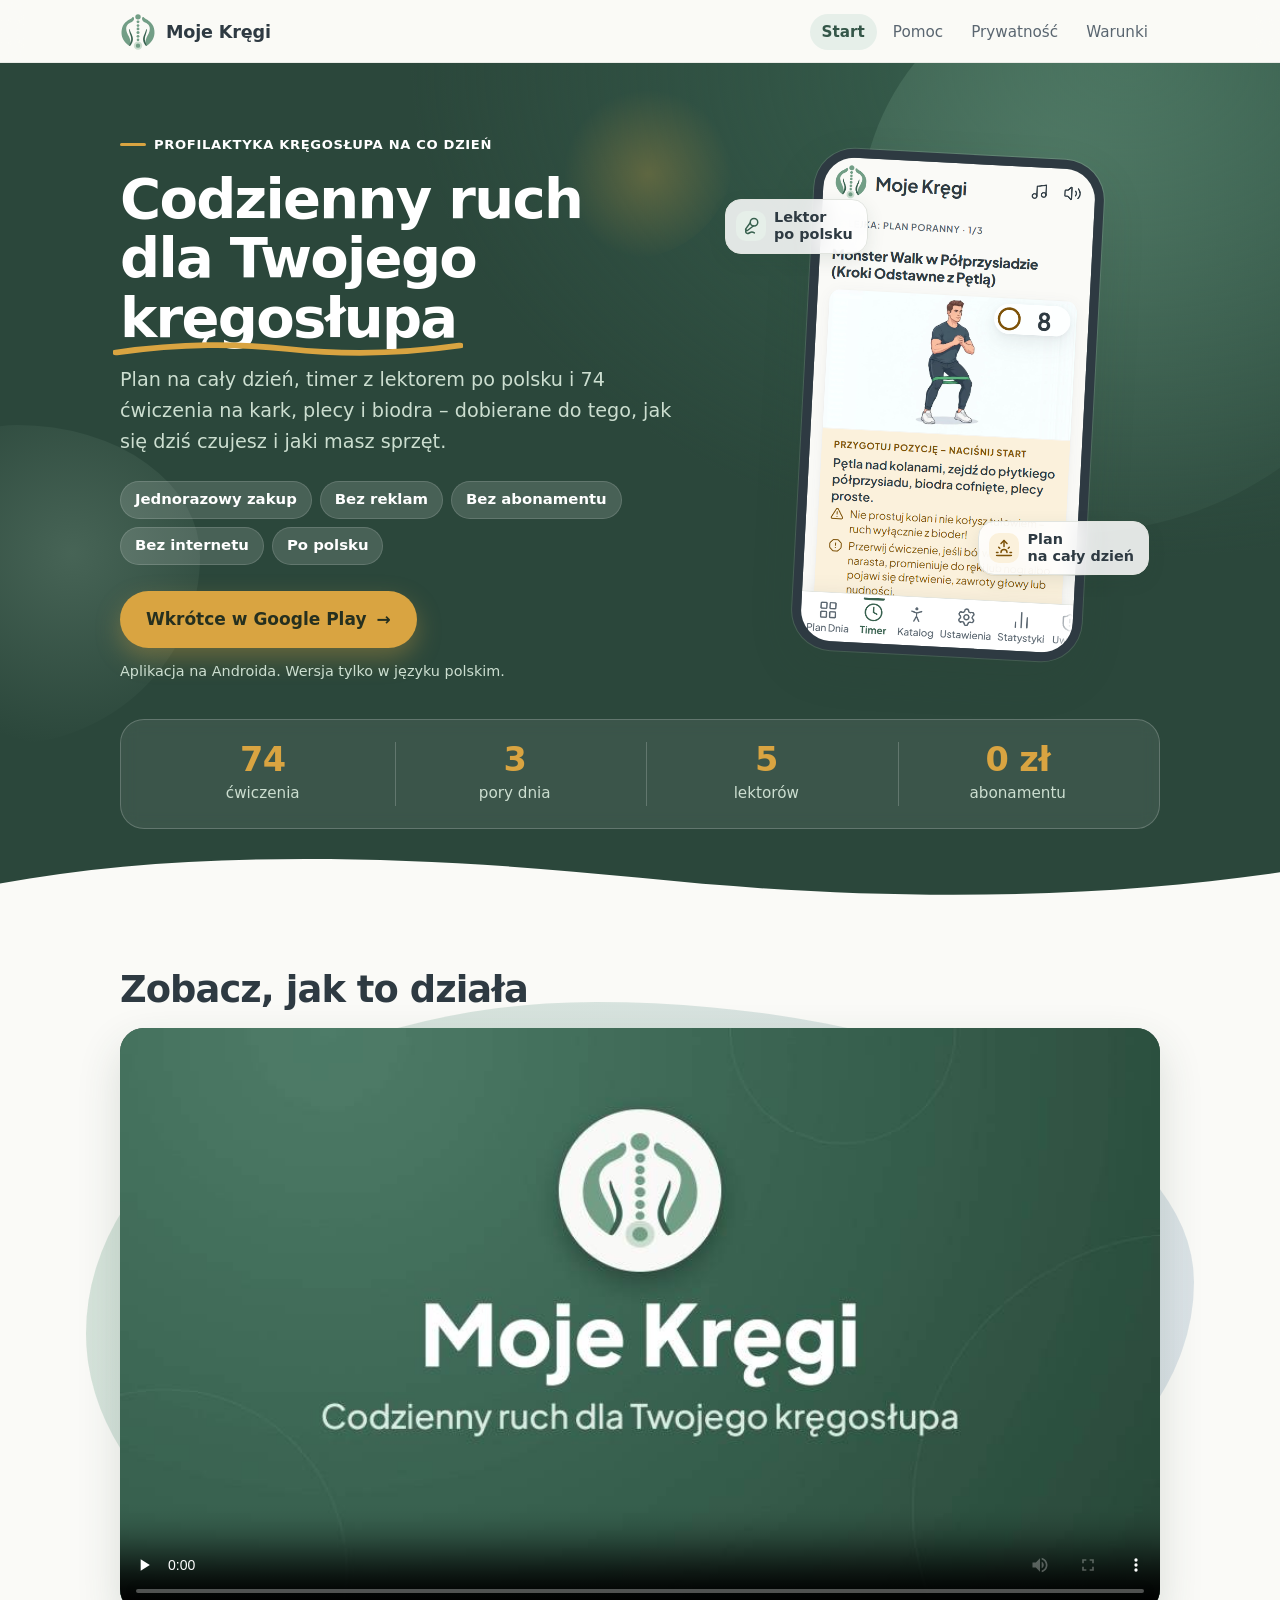
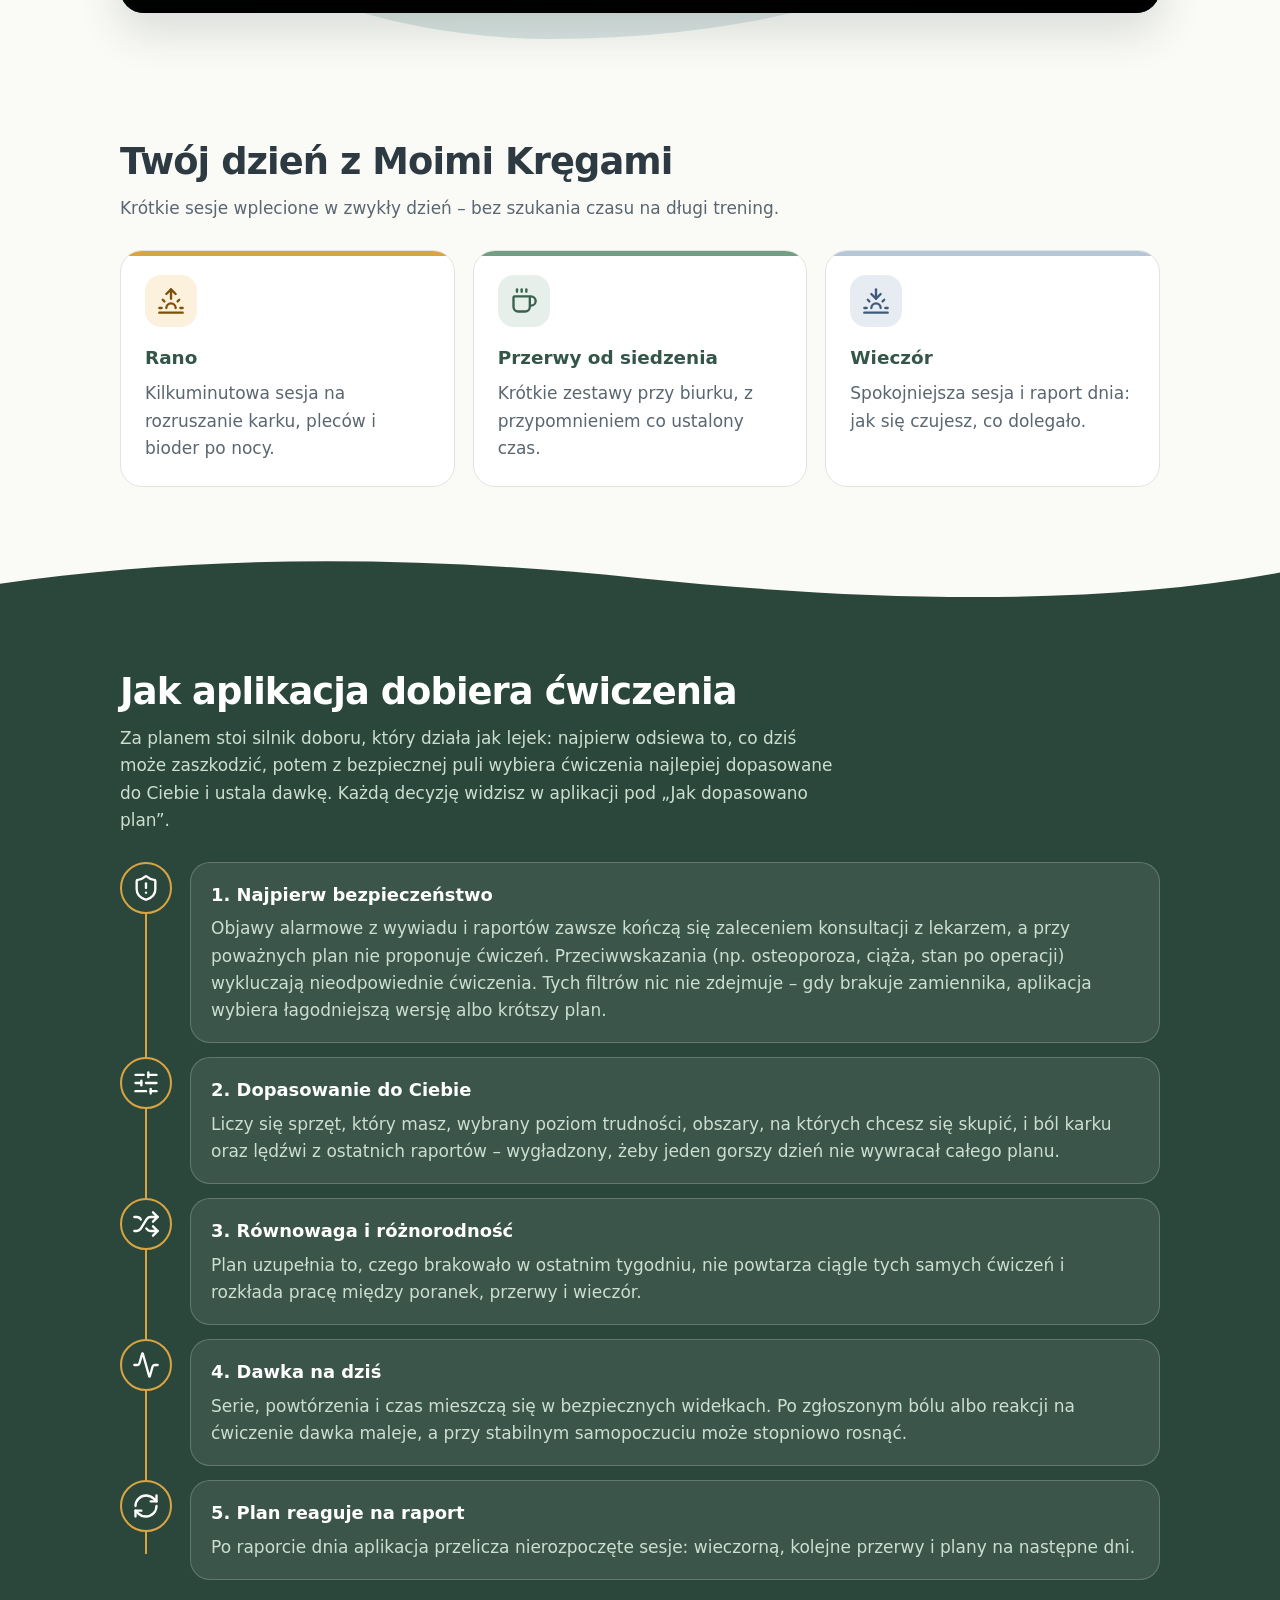
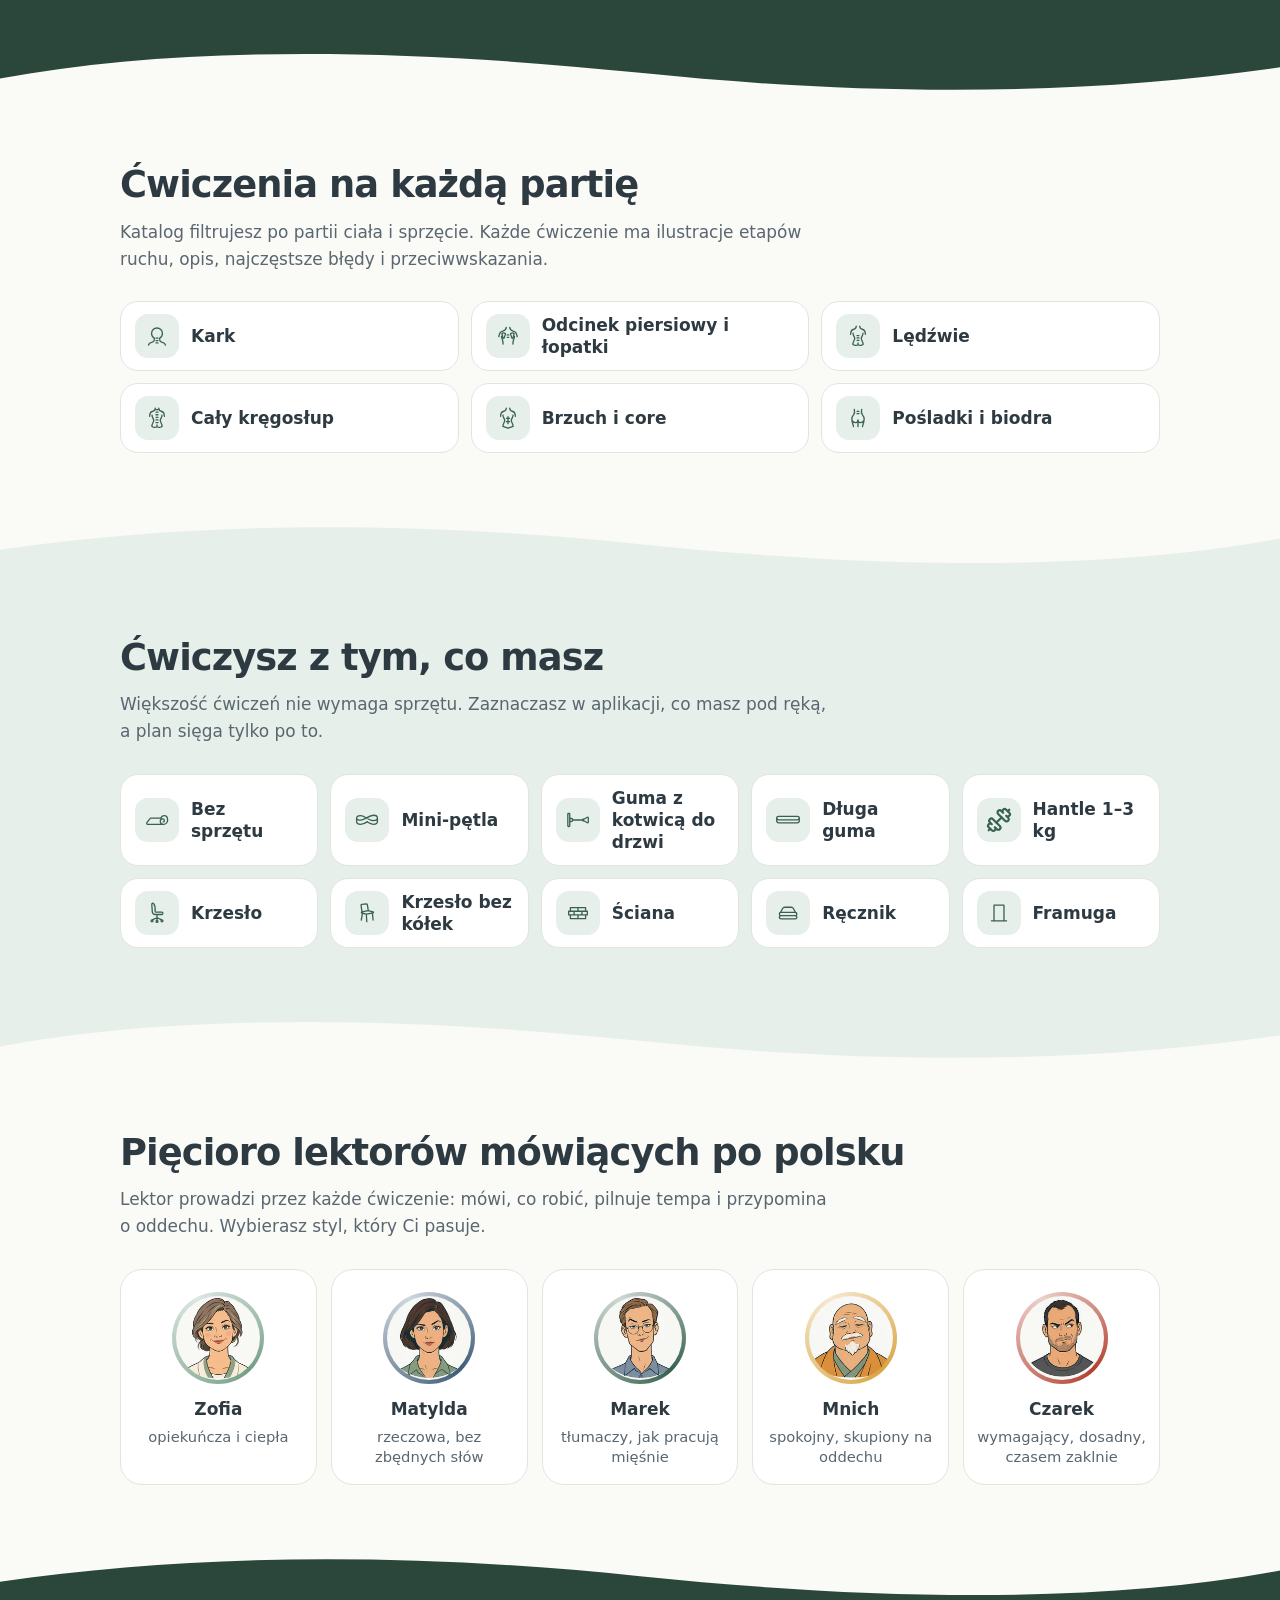
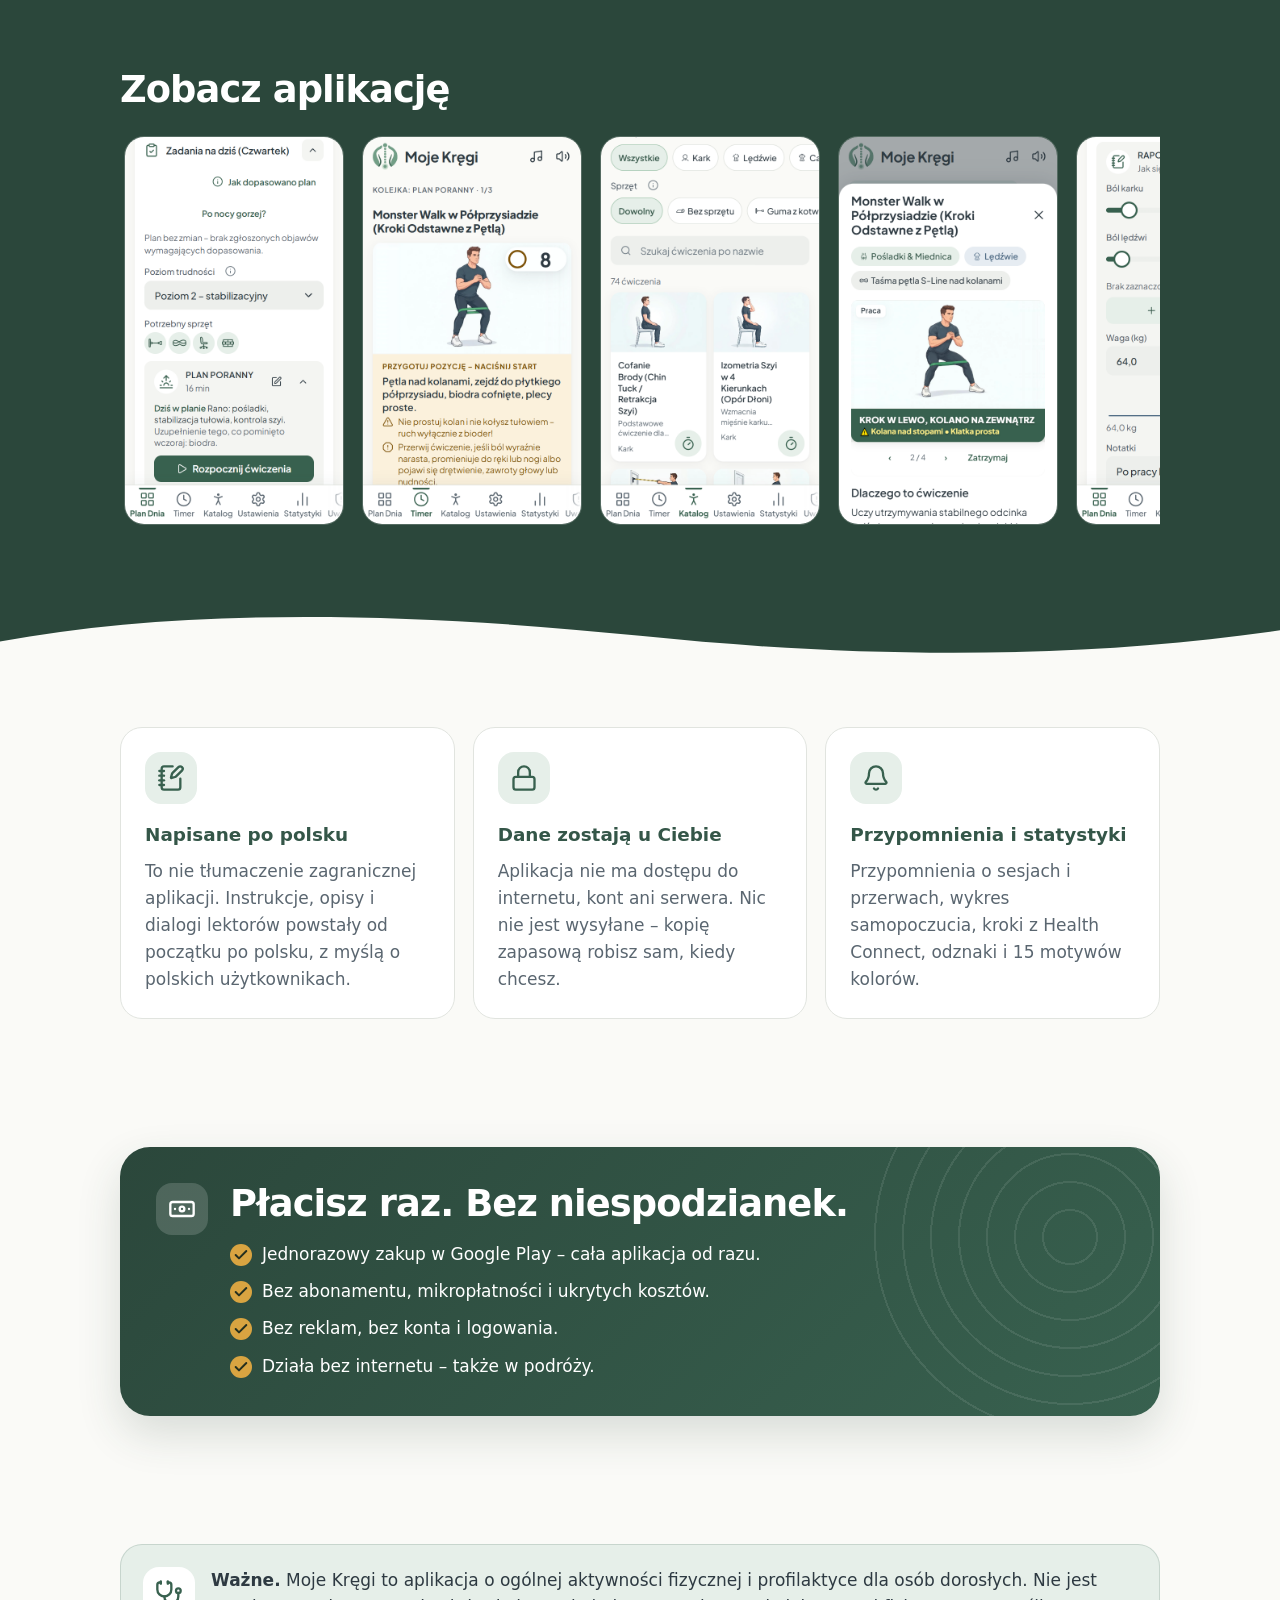
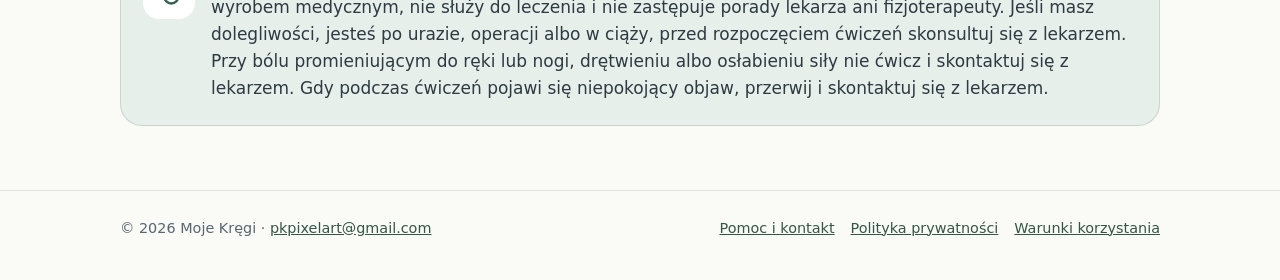
==== commit 1d4520f8: "Opis lektora Czarka po złagodzeniu kwestii" ====
--- a/index.html
+++ b/index.html
@@ -179,7 +179,7 @@
         <li class="reveal"><img src="img/lektorzy/matylda.webp" alt="" width="92" height="92" loading="lazy"><strong>Matylda</strong><span>rzeczowa, bez zbędnych słów</span></li>
         <li class="reveal"><img src="img/lektorzy/marek.webp" alt="" width="92" height="92" loading="lazy"><strong>Marek</strong><span>tłumaczy, jak pracują mięśnie</span></li>
         <li class="reveal"><img src="img/lektorzy/mnich.webp" alt="" width="92" height="92" loading="lazy"><strong>Mnich</strong><span>spokojny, skupiony na oddechu</span></li>
-        <li class="reveal"><img src="img/lektorzy/czarek.webp" alt="" width="92" height="92" loading="lazy"><strong>Czarek</strong><span>wymagający, dosadny – przeklina</span></li>
+        <li class="reveal"><img src="img/lektorzy/czarek.webp" alt="" width="92" height="92" loading="lazy"><strong>Czarek</strong><span>wymagający, dosadny, czasem zaklnie</span></li>
       </ul>
     </div>
   </section>
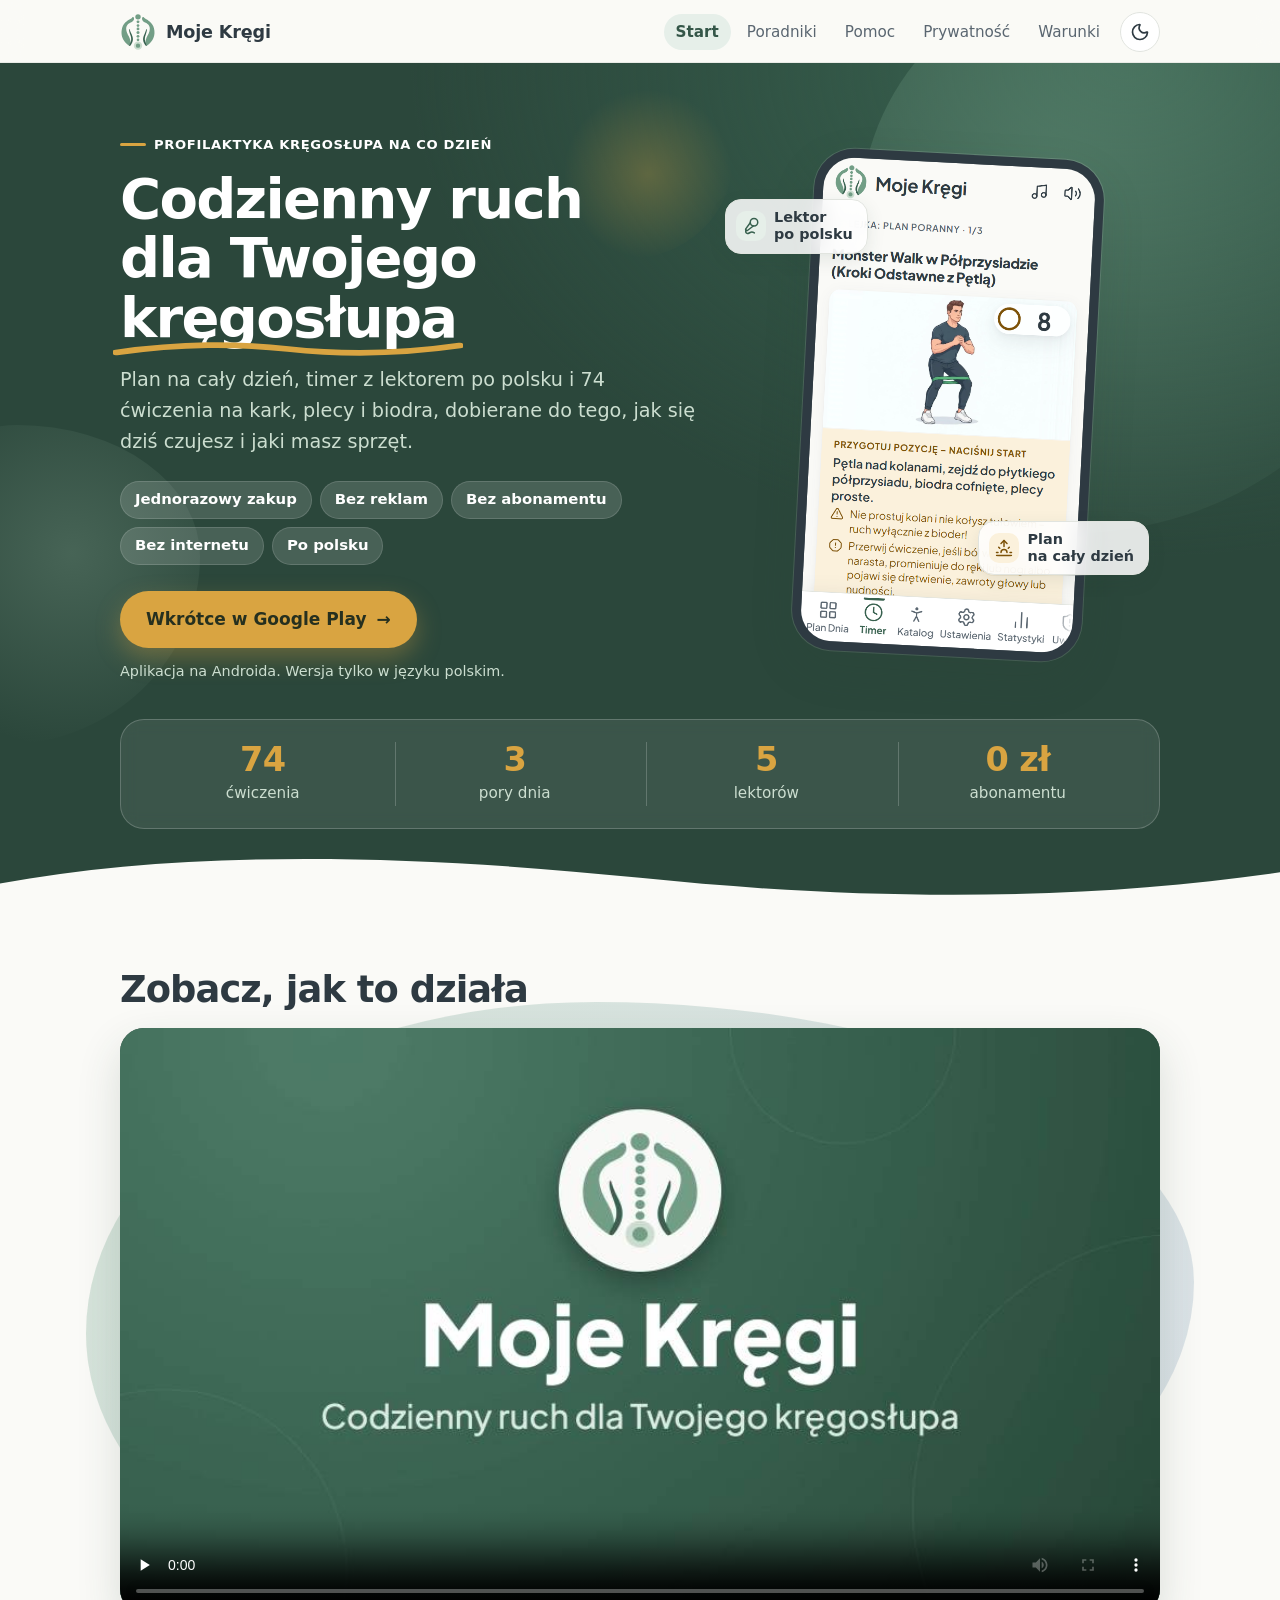
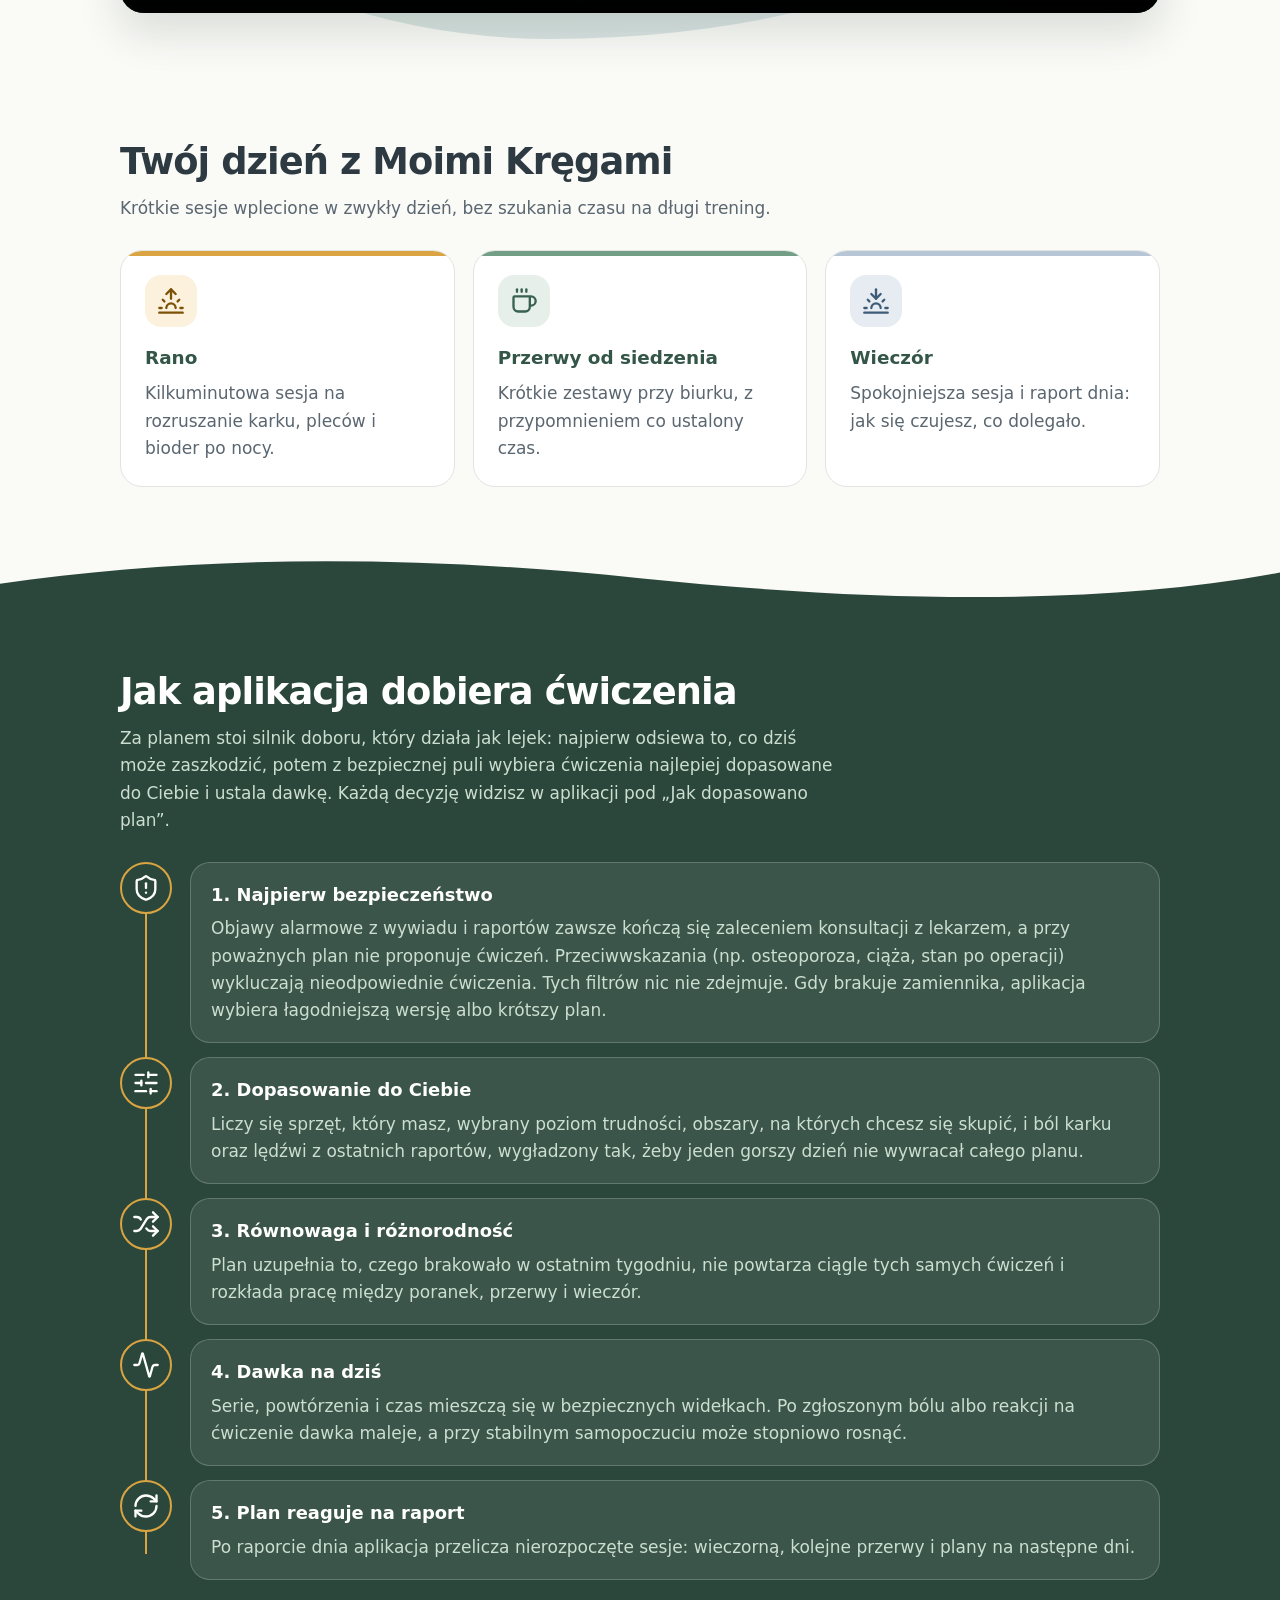
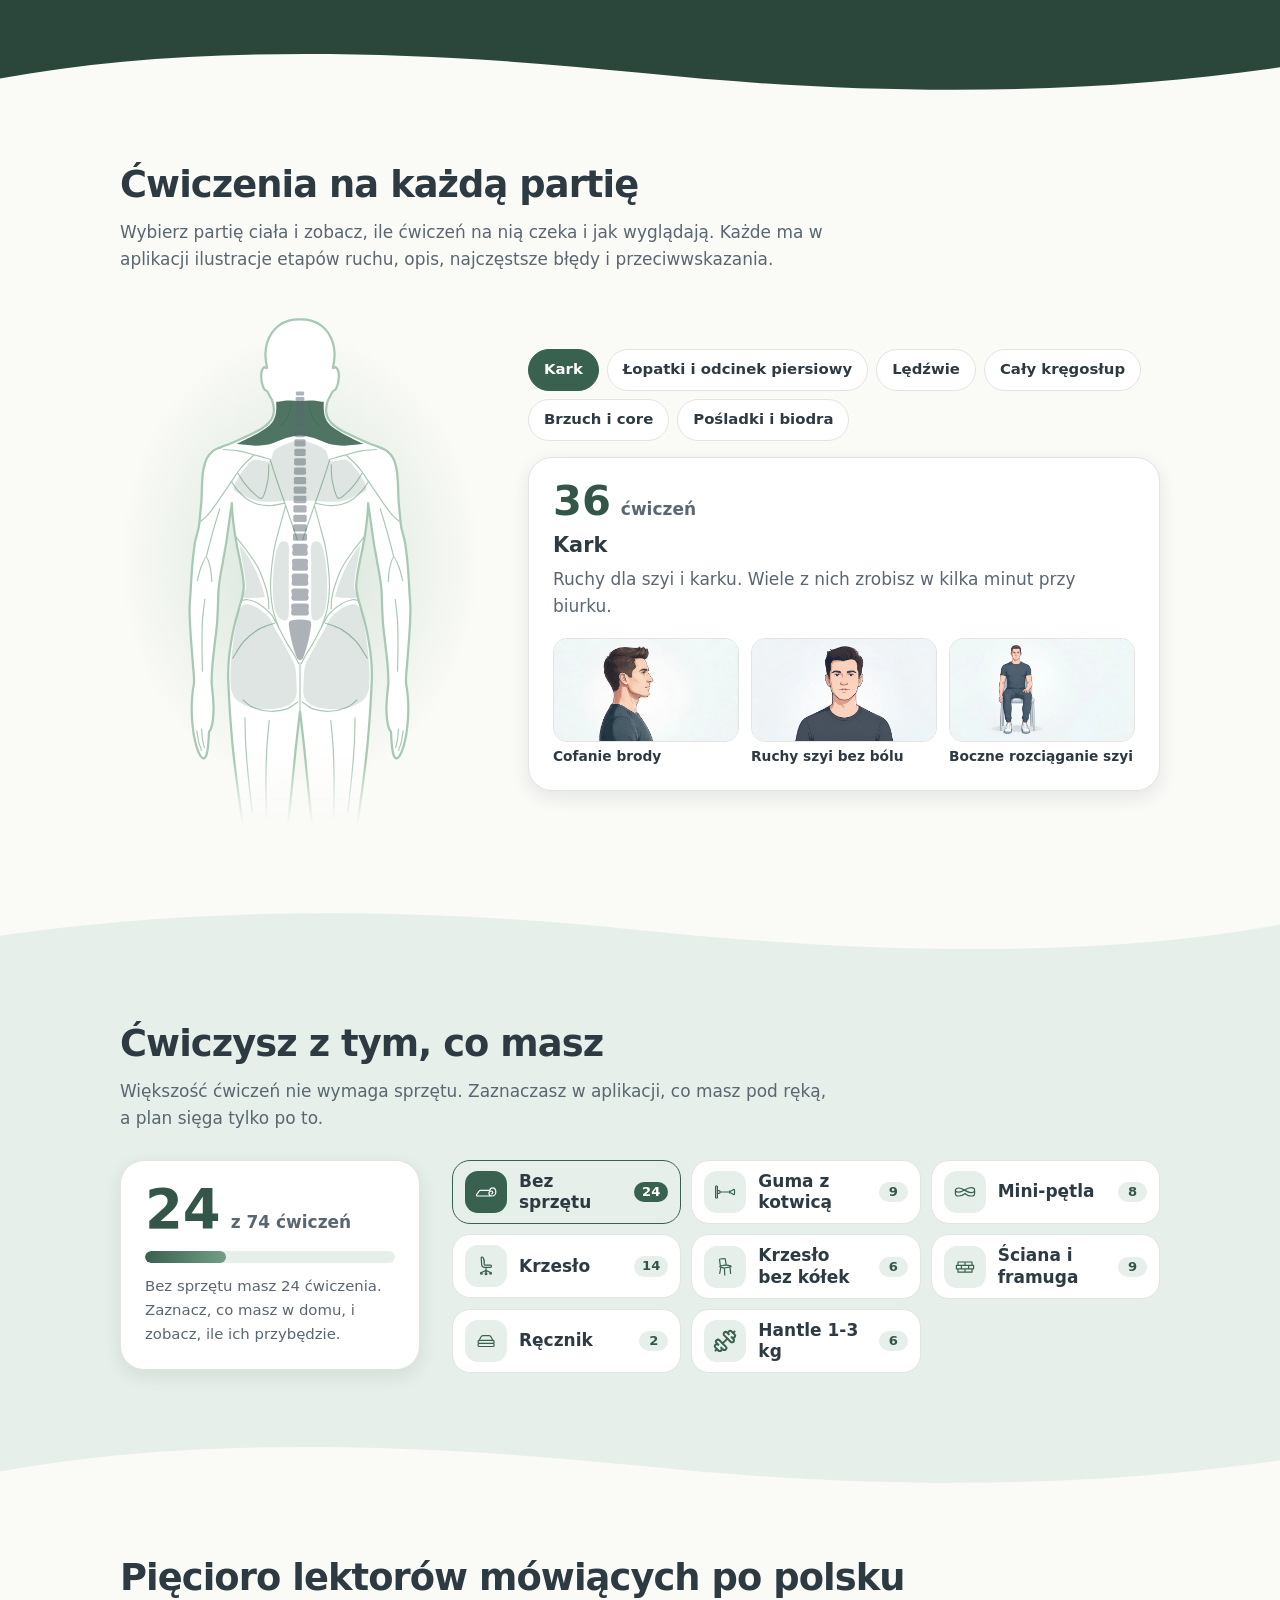
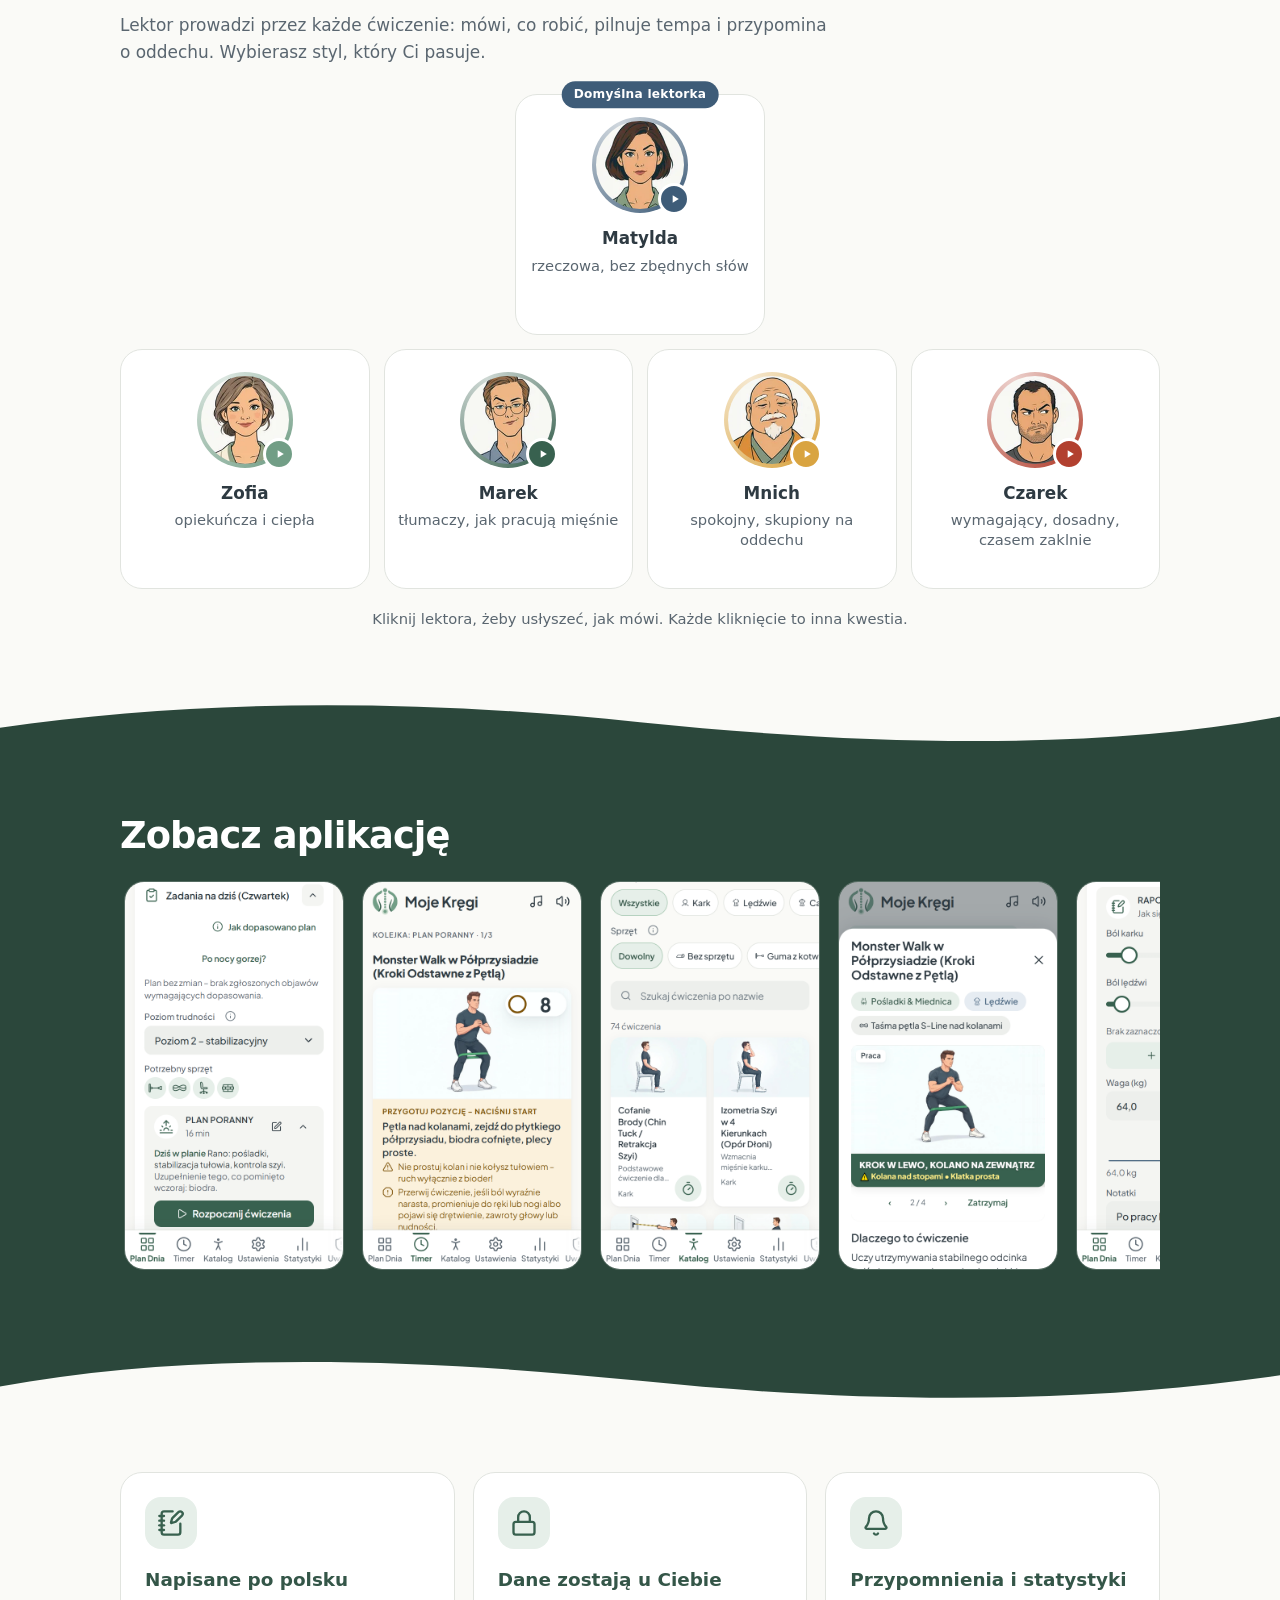
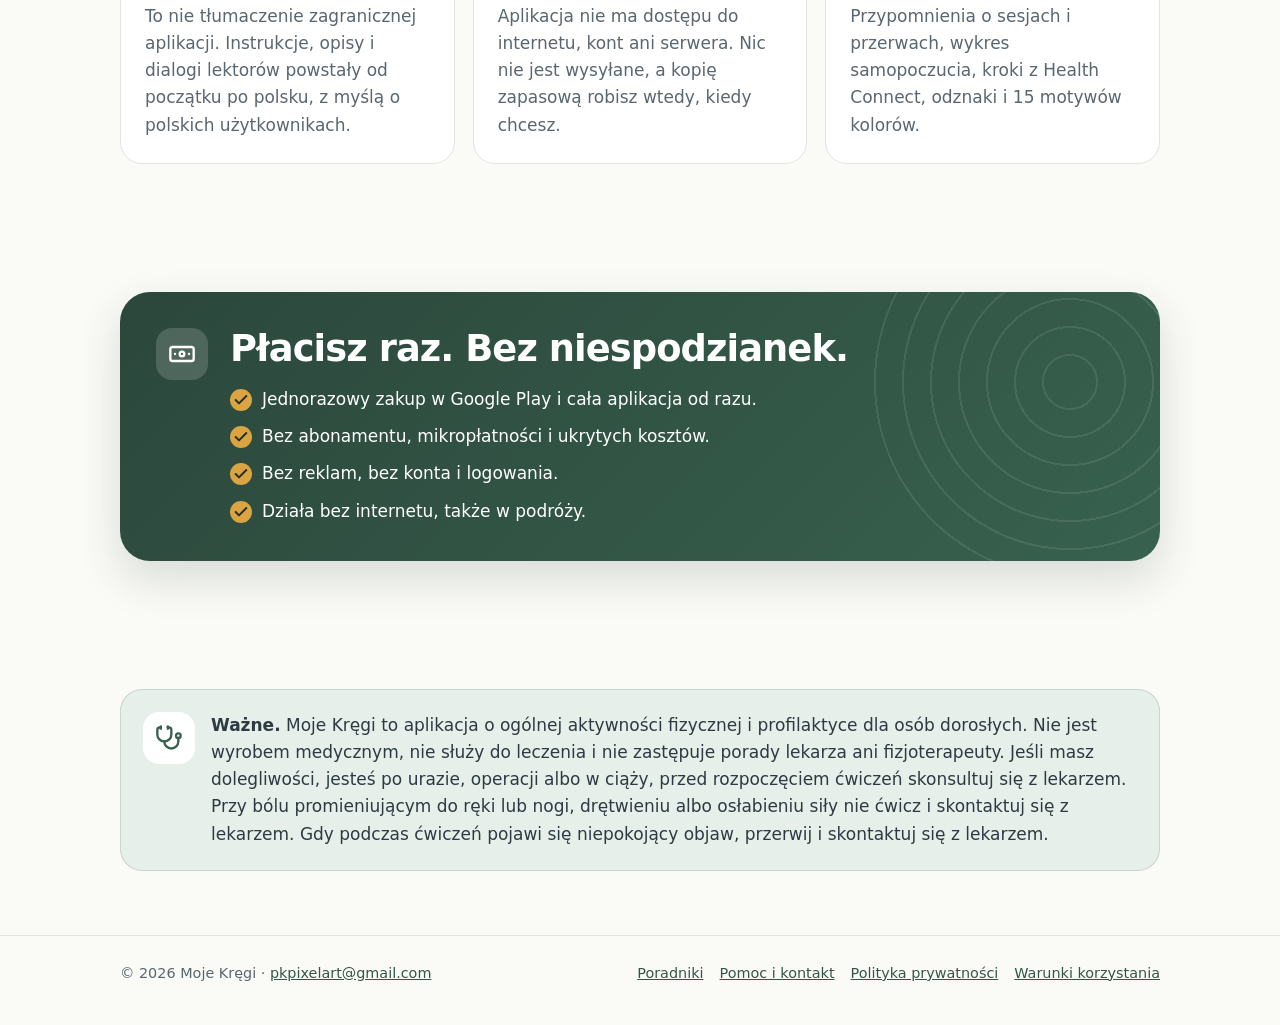
==== commit 9cd0da9f: "Poradniki, przełącznik motywu, interaktywne partie ciała i sprzęt, lektorzy mówią po kliknięciu Co-A" ====
--- a/index.html
+++ b/index.html
@@ -1,252 +1,373 @@
-<!doctype html>
-<html lang="pl">
-<head>
-<meta charset="utf-8">
-<meta name="viewport" content="width=device-width, initial-scale=1">
-<title>Moje Kręgi – ćwiczenia na kręgosłup z polskim lektorem</title>
-<meta name="description" content="Codzienny plan ćwiczeń na kark, plecy i biodra z lektorem po polsku. 74 ćwiczenia dobierane do Twojego samopoczucia i sprzętu. Jednorazowy zakup, bez reklam i abonamentu, działa bez internetu.">
-<meta name="theme-color" content="#38614F">
-<meta property="og:title" content="Moje Kręgi – ćwiczenia na kręgosłup">
-<meta property="og:description" content="Plan dnia, timer z lektorem po polsku i 74 ćwiczenia. Jednorazowy zakup, bez reklam i abonamentu.">
-<meta property="og:image" content="https://mojekregi.eu/img/grafika-promocyjna.png">
-<link rel="canonical" href="https://mojekregi.eu/">
-<link rel="icon" href="img/logo-mark.svg" type="image/svg+xml">
-<link rel="stylesheet" href="style.css">
-<script src="site.js" defer></script>
-</head>
-<body>
-<!--SPRITE: ikony z src/ui/kit/icons.svg (Lucide ISC + własne ikony Moje Kręgi), prefiks i- -->
-<svg xmlns="http://www.w3.org/2000/svg" aria-hidden="true" style="position:absolute;width:0;height:0;overflow:hidden" fill="none" stroke="currentColor" stroke-width="2" stroke-linecap="round" stroke-linejoin="round">
-<symbol id="i-mk-kark" viewBox="0 0 24 24"><g stroke-width="1.2"><path d="M9.5 14C7.9 13 7 11.4 7 9.6a5 5 0 0 1 10 0c0 1.8-.9 3.4-2.5 4.4M9.5 14v1.6c0 1.6-1.4 1.9-2.6 2.3-1.4.4-2.4 1-2.7 2.4M14.5 14v1.6c0 1.6 1.4 1.9 2.6 2.3 1.4.4 2.4 1 2.7 2.4M11.1 14h1.8M11.1 16.2h1.8M11.1 18.4h1.8"/></g></symbol>
-<symbol id="i-mk-lopatki" viewBox="0 0 24 24"><g stroke-width="1.2"><path d="M10.4 4c0 2-1.4 2.9-3.2 3.4-2.4.6-3.4 2-3.6 5.2M13.6 4c0 2 1.4 2.9 3.2 3.4 2.4.6 3.4 2 3.6 5.2M6 12.4c.2 2.2 1.7 3.4 1.4 7M18 12.4c-.2 2.2-1.7 3.4-1.4 7"/><path d="M6.4 9.7c.8-.6 2-.6 2.9-.2.4.3.4.7.2 1.2l-1 3c-.2.7-.9.7-1.2 0zM17.6 9.7c-.8-.6-2-.6-2.9-.2-.4.3-.4.7-.2 1.2l1 3c.2.7.9.7 1.2 0zM11.3 11h1.4M11.3 13.2h1.4"/></g></symbol>
-<symbol id="i-mk-ledzwie" viewBox="0 0 24 24"><g stroke-width="1.2"><path d="M10.4 3c0 1.9-1.2 2.6-2.8 3-1.7.4-2.3 1.6-2.4 4.4M13.6 3c0 1.9 1.2 2.6 2.8 3 1.7.4 2.3 1.6 2.4 4.4M7.4 9.4c-.3 2 1.6 3.2 1.6 5 0 1.6-1.9 2.8-1.7 5.4M16.6 9.4c.3 2-1.6 3.2-1.6 5 0 1.6 1.9 2.8 1.7 5.4M7.3 19.8c.6.9 3.7 1.4 4.7.1v-1.5M16.7 19.8c-.6.9-3.7 1.4-4.7.1M11.1 11.6h1.8M11.1 13.8h1.8M11.1 16h1.8"/></g></symbol>
-<symbol id="i-mk-kregoslup" viewBox="0 0 24 24"><g stroke-width="1.2"><path d="M10.4 3c0 1.9-1.2 2.6-2.8 3-1.7.4-2.3 1.6-2.4 4.4M13.6 3c0 1.9 1.2 2.6 2.8 3 1.7.4 2.3 1.6 2.4 4.4M7.4 9.4c-.3 2 1.6 3.2 1.6 5 0 1.6-1.9 2.8-1.7 5.4M16.6 9.4c.3 2-1.6 3.2-1.6 5 0 1.6 1.9 2.8 1.7 5.4M7.3 19.8c.6.9 3.7 1.4 4.7.1v-1.5M16.7 19.8c-.6.9-3.7 1.4-4.7.1M11.1 4.2h1.8M11.1 6.6h1.8M11.1 9h1.8M11.1 11.4h1.8M11.1 13.8h1.8M11.1 16.2h1.8"/></g></symbol>
-<symbol id="i-mk-core" viewBox="0 0 24 24"><g stroke-width="1.2"><path d="M10.4 3c0 1.9-1.2 2.6-2.8 3-1.7.4-2.3 1.6-2.4 4.4M13.6 3c0 1.9 1.2 2.6 2.8 3 1.7.4 2.3 1.6 2.4 4.4M7.4 9.4c-.3 2 1.6 3.2 1.6 5 0 1.6-1.9 2.8-1.7 5.4M16.6 9.4c.3 2-1.6 3.2-1.6 5 0 1.6 1.9 2.8 1.7 5.4M7.3 19.8 12 21.4l4.7-1.6M12 10.8v6.4M10.6 12.4h2.8M10.6 15.4h2.8"/></g></symbol>
-<symbol id="i-mk-biodra" viewBox="0 0 24 24"><g stroke-width="1.2"><path d="M8.6 4c.6 2.6.5 3.6-.6 4.9-1.2 1.4-1.7 2.5-1.7 4.1 0 2 .9 4.6 1.6 7M15.4 4c-.6 2.6-.5 3.6.6 4.9 1.2 1.4 1.7 2.5 1.7 4.1 0 2-.9 4.6-1.6 7M6.6 14.4c.7 1.2 2 1.9 3.2 1.9 1.3 0 2.2-1 2.2-2.6 0 1.6.9 2.6 2.2 2.6 1.2 0 2.5-.7 3.2-1.9M12 16.2V20M11.1 5.8h1.8M11.1 8h1.8"/></g></symbol>
-<symbol id="i-mk-mata" viewBox="0 0 24 24"><g stroke-width="1.2"><path d="M18.2 16H3.4c-.8 0-1.2-.9-.7-1.5l2.8-3.8c.2-.3.5-.4.8-.4h9.4M15.6 10.4c.5-1.6 1.7-2.5 3-2.5 2 0 3.2 1.8 3.2 4.1 0 2.3-1.7 4-3.7 4-1.9 0-3.1-1.2-3.1-2.8 0-1.3 1-2.2 2.1-2.2 1 0 1.7.7 1.7 1.6 0 .7-.5 1.2-1.1 1.2"/></g></symbol>
-<symbol id="i-mk-guma" viewBox="0 0 24 24"><g stroke-width="1.2"><path d="M2.4 10.6C2.4 9 4 8 6 8c3.8 0 7.4 4.6 12 4.6 2 0 3.6-.9 3.6-2.4 0-1.6-1.6-2.6-3.6-2.6-4.6 0-8.2 4.6-12 4.6-2 0-3.6-1-3.6-1.6zM2.4 10.6v2.8c0 1.6 1.6 2.6 3.6 2.6 2.6 0 4.6-1.2 6.4-2.5M21.6 10.2v3.2c0 1.6-1.6 2.6-3.6 2.6-2.2 0-3.9-.9-5.6-2.1"/></g></symbol>
-<symbol id="i-mk-guma-kotwica" viewBox="0 0 24 24"><g stroke-width="1.2"><rect x="2.6" y="6" width="1.8" height="12" rx=".6"/><path d="M4.4 10.6h1.4a1.4 1.4 0 0 1 0 2.8H4.4M7.2 12h9.4M16.6 11v2M16.6 11.8l4-2.3c.4-.2.9.1.9.5v4c0 .4-.5.7-.9.5l-4-2.3"/></g></symbol>
-<symbol id="i-mk-dluga-guma" viewBox="0 0 24 24"><g stroke-width="1.2"><rect x="1.6" y="8.6" width="20.8" height="3.2" rx="1.6"/><path d="M1.6 10.2V13c0 .9 1 1.6 2 1.6h16.8c1 0 2-.7 2-1.6v-2.8"/></g></symbol>
-<symbol id="i-dumbbell" viewBox="0 0 24 24"><path d="M17.596 12.768a2 2 0 1 0 2.829-2.829l-1.768-1.767a2 2 0 0 0 2.828-2.829l-2.828-2.828a2 2 0 0 0-2.829 2.828l-1.767-1.768a2 2 0 1 0-2.829 2.829z" /><path d="m2.5 21.5 1.4-1.4" /><path d="m20.1 3.9 1.4-1.4" /><path d="M5.343 21.485a2 2 0 1 0 2.829-2.828l1.767 1.768a2 2 0 1 0 2.829-2.829l-6.364-6.364a2 2 0 1 0-2.829 2.829l1.768 1.767a2 2 0 0 0-2.828 2.829z" /><path d="m9.6 14.4 4.8-4.8" /></symbol>
-<symbol id="i-mk-krzeslo" viewBox="0 0 24 24"><g stroke-width="1.2"><path d="M7.2 4.2c-.2-1 1-1.6 1.7-.8 1.3 1.6 1.6 4.6 1.3 7 0 .5.3.8.8.8h5.4c1.4 0 1.4 2.2 0 2.2h-6c-1.6 0-2.4-.9-2.7-2.3zM12 13.4v3M12 16.4l-4 1.8M12 16.4l4 1.8M12 16.4v2.3"/><circle cx="7.4" cy="19.2" r=".9"/><circle cx="12" cy="19.8" r=".9"/><circle cx="16.6" cy="19.2" r=".9"/></g></symbol>
-<symbol id="i-mk-krzeslo-stabilne" viewBox="0 0 24 24"><g stroke-width="1.2"><path d="M7.4 11l-.9-6.3c0-.4.2-.7.6-.7l4.4-.4c.4 0 .7.2.8.6l.9 5.7M7.4 11l5.6-1.1 4.6 1c.6.2.6.9 0 1l-6.2 1.1c-.3 0-.6 0-.9-.1L7 12c-.4-.2-.2-.8.4-1zM7.8 12.4l-1.1 6.1M11.4 13.2l.4 6.8M17 12.4l.6 6.1"/></g></symbol>
-<symbol id="i-mk-sciana" viewBox="0 0 24 24"><g stroke-width="1.2"><path d="M5 7h14v3.4H5zM12 7v3.4M3.4 10.4h17.2v3.4H3.4zM8.4 10.4v3.4M15.6 10.4v3.4M5 13.8h14v3.4H5zM12 13.8v3.4"/></g></symbol>
-<symbol id="i-mk-recznik" viewBox="0 0 24 24"><g stroke-width="1.2"><rect x="4" y="11.4" width="16.2" height="3" rx="1.5"/><path d="M5.5 14.4c-1 0-1.5.8-1.5 1.5s.6 1.6 1.6 1.6h13c1 0 1.6-.8 1.6-1.6s-.5-1.5-1.5-1.5M5.1 11.6l1.8-3.6c.4-.8 1.2-1.3 2.1-1.3h6c.9 0 1.7.5 2.1 1.3l1.8 3.6"/></g></symbol>
-<symbol id="i-mk-framuga" viewBox="0 0 24 24"><g stroke-width="1.2"><path d="M7.4 19.2V4.8h9.2v14.4M5 19.2h14"/></g></symbol>
-<symbol id="i-shield-alert" viewBox="0 0 24 24"><path d="M20 13c0 5-3.5 7.5-7.66 8.95a1 1 0 0 1-.67-.01C7.5 20.5 4 18 4 13V6a1 1 0 0 1 1-1c2 0 4.5-1.2 6.24-2.72a1.17 1.17 0 0 1 1.52 0C14.51 3.81 17 5 19 5a1 1 0 0 1 1 1z" /><path d="M12 8v4" /><path d="M12 16h.01" /></symbol>
-<symbol id="i-sliders-horizontal" viewBox="0 0 24 24"><path d="M10 5H3" /><path d="M12 19H3" /><path d="M14 3v4" /><path d="M16 17v4" /><path d="M21 12h-9" /><path d="M21 19h-5" /><path d="M21 5h-7" /><path d="M8 10v4" /><path d="M8 12H3" /></symbol>
-<symbol id="i-shuffle" viewBox="0 0 24 24"><path d="m18 14 4 4-4 4" /><path d="m18 2 4 4-4 4" /><path d="M2 18h1.973a4 4 0 0 0 3.3-1.7l5.454-8.6a4 4 0 0 1 3.3-1.7H22" /><path d="M2 6h1.972a4 4 0 0 1 3.6 2.2" /><path d="M22 18h-6.041a4 4 0 0 1-3.3-1.8l-.359-.45" /></symbol>
-<symbol id="i-activity" viewBox="0 0 24 24"><path d="M22 12h-2.48a2 2 0 0 0-1.93 1.46l-2.35 8.36a.25.25 0 0 1-.48 0L9.24 2.18a.25.25 0 0 0-.48 0l-2.35 8.36A2 2 0 0 1 4.49 12H2" /></symbol>
-<symbol id="i-info" viewBox="0 0 24 24"><circle cx="12" cy="12" r="10" /><path d="M12 16v-4" /><path d="M12 8h.01" /></symbol>
-<symbol id="i-refresh-cw" viewBox="0 0 24 24"><path d="M3 12a9 9 0 0 1 9-9 9.75 9.75 0 0 1 6.74 2.74L21 8" /><path d="M21 3v5h-5" /><path d="M21 12a9 9 0 0 1-9 9 9.75 9.75 0 0 1-6.74-2.74L3 16" /><path d="M8 16H3v5" /></symbol>
-<symbol id="i-sunrise" viewBox="0 0 24 24"><path d="M12 2v8" /><path d="m4.93 10.93 1.41 1.41" /><path d="M2 18h2" /><path d="M20 18h2" /><path d="m19.07 10.93-1.41 1.41" /><path d="M22 22H2" /><path d="m8 6 4-4 4 4" /><path d="M16 18a4 4 0 0 0-8 0" /></symbol>
-<symbol id="i-coffee" viewBox="0 0 24 24"><path d="M10 2v2" /><path d="M14 2v2" /><path d="M16 8a1 1 0 0 1 1 1v8a4 4 0 0 1-4 4H7a4 4 0 0 1-4-4V9a1 1 0 0 1 1-1h14a4 4 0 1 1 0 8h-1" /><path d="M6 2v2" /></symbol>
-<symbol id="i-sunset" viewBox="0 0 24 24"><path d="M12 10V2" /><path d="m4.93 10.93 1.41 1.41" /><path d="M2 18h2" /><path d="M20 18h2" /><path d="m19.07 10.93-1.41 1.41" /><path d="M22 22H2" /><path d="m16 6-4 4-4-4" /><path d="M16 18a4 4 0 0 0-8 0" /></symbol>
-<symbol id="i-lock" viewBox="0 0 24 24"><rect width="18" height="11" x="3" y="11" rx="2" ry="2" /><path d="M7 11V7a5 5 0 0 1 10 0v4" /></symbol>
-<symbol id="i-banknote" viewBox="0 0 24 24"><rect width="20" height="12" x="2" y="6" rx="2" /><circle cx="12" cy="12" r="2" /><path d="M6 12h.01M18 12h.01" /></symbol>
-<symbol id="i-mic-vocal" viewBox="0 0 24 24"><path d="m11 7.601-5.994 8.19a1 1 0 0 0 .1 1.298l.817.818a1 1 0 0 0 1.314.087L15.09 12" /><path d="M16.5 21.174C15.5 20.5 14.372 20 13 20c-2.058 0-3.928 2.356-6 2-2.072-.356-2.775-3.369-1.5-4.5" /><circle cx="16" cy="7" r="5" /></symbol>
-<symbol id="i-stethoscope" viewBox="0 0 24 24"><path d="M11 2v2" /><path d="M5 2v2" /><path d="M5 3H4a2 2 0 0 0-2 2v4a6 6 0 0 0 12 0V5a2 2 0 0 0-2-2h-1" /><path d="M8 15a6 6 0 0 0 12 0v-3" /><circle cx="20" cy="10" r="2" /></symbol>
-<symbol id="i-notebook-pen" viewBox="0 0 24 24"><path d="M13.4 2H6a2 2 0 0 0-2 2v16a2 2 0 0 0 2 2h12a2 2 0 0 0 2-2v-7.4" /><path d="M2 6h4" /><path d="M2 10h4" /><path d="M2 14h4" /><path d="M2 18h4" /><path d="M21.378 5.626a1 1 0 1 0-3.004-3.004l-5.01 5.012a2 2 0 0 0-.506.854l-.837 2.87a.5.5 0 0 0 .62.62l2.87-.837a2 2 0 0 0 .854-.506z" /></symbol>
-<symbol id="i-bell" viewBox="0 0 24 24"><path d="M10.268 21a2 2 0 0 0 3.464 0" /><path d="M3.262 15.326A1 1 0 0 0 4 17h16a1 1 0 0 0 .74-1.673C19.41 13.956 18 12.499 18 8A6 6 0 0 0 6 8c0 4.499-1.411 5.956-2.738 7.326" /></symbol>
-<symbol id="i-footprints" viewBox="0 0 24 24"><path d="M4 16v-2.38C4 11.5 2.97 10.5 3 8c.03-2.72 1.49-6 4.5-6C9.37 2 10 3.8 10 5.5c0 3.11-2 5.66-2 8.68V16a2 2 0 1 1-4 0Z" /><path d="M20 20v-2.38c0-2.12 1.03-3.12 1-5.62-.03-2.72-1.49-6-4.5-6C14.63 6 14 7.8 14 9.5c0 3.11 2 5.66 2 8.68V20a2 2 0 1 0 4 0Z" /><path d="M16 17h4" /><path d="M4 13h4" /></symbol>
-<symbol id="i-check" viewBox="0 0 24 24"><path d="M20 6 9 17l-5-5" /></symbol>
-</svg>
-<a class="skip" href="#tresc">Przejdź do treści</a>
-<header class="top">
-  <div class="wrap">
-    <a class="brand" href="./"><img src="img/logo-mark.svg" alt="" width="36" height="36">Moje Kręgi</a>
-    <nav class="links" aria-label="Główna">
-      <a href="./" aria-current="page">Start</a>
-      <a href="pomoc/">Pomoc</a>
-      <a href="polityka-prywatnosci/">Prywatność</a>
-      <a href="warunki/">Warunki</a>
-    </nav>
-  </div>
-  <div class="progress" aria-hidden="true"></div>
-</header>
-
-<main id="tresc">
-  <section class="hero-band">
-    <div class="deco-wrap" aria-hidden="true"><span class="deco deco--1"></span><span class="deco deco--2"></span><span class="deco deco--3"></span></div>
-    <div class="wrap hero">
-      <div>
-        <p class="eyebrow">Profilaktyka kręgosłupa na co dzień</p>
-        <h1>Codzienny ruch dla Twojego <span class="hl">kręgosłupa</span></h1>
-        <p class="lead">Plan na cały dzień, timer z lektorem po polsku i 74 ćwiczenia na kark, plecy i biodra – dobierane do tego, jak się dziś czujesz i jaki masz sprzęt.</p>
-        <ul class="pills">
-          <li>Jednorazowy zakup</li><li>Bez reklam</li><li>Bez abonamentu</li><li>Bez internetu</li><li>Po polsku</li>
-        </ul>
-        <!-- Po publikacji podmień href na https://play.google.com/store/apps/details?id=pl.rehabpro.karkledzwie i tekst na „Pobierz z Google Play”. -->
-        <a class="btn" href="#dobor">Wkrótce w Google Play</a>
-        <p class="note">Aplikacja na Androida. Wersja tylko w języku polskim.</p>
-      </div>
-      <div class="stage">
-        <div class="phone"><img src="img/ekran-timer.png" alt="Timer z lektorem w aplikacji Moje Kręgi" width="540" height="960"></div>
-        <span class="float float--1" aria-hidden="true"><svg><use href="#i-mic-vocal"/></svg>Lektor<br>po polsku</span>
-        <span class="float float--2" aria-hidden="true"><svg><use href="#i-sunrise"/></svg>Plan<br>na cały dzień</span>
-      </div>
-    </div>
-    <div class="wrap">
-      <ul class="stats" aria-label="W liczbach">
-        <li><strong data-count="74">74</strong><span>ćwiczenia</span></li>
-        <li><strong data-count="3">3</strong><span>pory dnia</span></li>
-        <li><strong data-count="5">5</strong><span>lektorów</span></li>
-        <li><strong>0 zł</strong><span>abonamentu</span></li>
-      </ul>
-    </div>
-  </section>
-
-  <section class="block" id="film">
-    <div class="wrap">
-      <h2 class="reveal">Zobacz, jak to działa</h2>
-      <div class="frame reveal">
-        <video class="trailer trailer--h" controls preload="none" playsinline poster="video/plakat-poziomy.jpg" width="1920" height="1080">
-          <source src="video/zwiastun-poziomy.webm" type="video/webm">
-        </video>
-        <video class="trailer trailer--v" controls preload="none" playsinline poster="video/plakat-pionowy.jpg" width="1080" height="1920">
-          <source src="video/zwiastun-pionowy.webm" type="video/webm">
-        </video>
-      </div>
-    </div>
-  </section>
-
-  <section class="block" id="dzien">
-    <div class="wrap">
-      <h2 class="reveal">Twój dzień z Moimi Kręgami</h2>
-      <p class="intro reveal">Krótkie sesje wplecione w zwykły dzień – bez szukania czasu na długi trening.</p>
-      <div class="grid3 day">
-        <div class="card feat reveal"><span class="ico"><svg><use href="#i-sunrise"/></svg></span><h3>Rano</h3><p>Kilkuminutowa sesja na rozruszanie karku, pleców i bioder po nocy.</p></div>
-        <div class="card feat reveal"><span class="ico"><svg><use href="#i-coffee"/></svg></span><h3>Przerwy od siedzenia</h3><p>Krótkie zestawy przy biurku, z przypomnieniem co ustalony czas.</p></div>
-        <div class="card feat reveal"><span class="ico"><svg><use href="#i-sunset"/></svg></span><h3>Wieczór</h3><p>Spokojniejsza sesja i raport dnia: jak się czujesz, co dolegało.</p></div>
-      </div>
-    </div>
-  </section>
-
-  <section class="block band band--deep" id="dobor">
-    <div class="wrap">
-      <h2 class="reveal">Jak aplikacja dobiera ćwiczenia</h2>
-      <p class="intro reveal">Za planem stoi silnik doboru, który działa jak lejek: najpierw odsiewa to, co dziś może zaszkodzić, potem z bezpiecznej puli wybiera ćwiczenia najlepiej dopasowane do Ciebie i ustala dawkę. Każdą decyzję widzisz w aplikacji pod „Jak dopasowano plan”.</p>
-      <ol class="funnel">
-        <li class="reveal"><span class="ico"><svg><use href="#i-shield-alert"/></svg></span><div><h3>Najpierw bezpieczeństwo</h3><p>Objawy alarmowe z wywiadu i raportów zawsze kończą się zaleceniem konsultacji z lekarzem, a przy poważnych plan nie proponuje ćwiczeń. Przeciwwskazania (np. osteoporoza, ciąża, stan po operacji) wykluczają nieodpowiednie ćwiczenia. Tych filtrów nic nie zdejmuje – gdy brakuje zamiennika, aplikacja wybiera łagodniejszą wersję albo krótszy plan.</p></div></li>
-        <li class="reveal"><span class="ico"><svg><use href="#i-sliders-horizontal"/></svg></span><div><h3>Dopasowanie do Ciebie</h3><p>Liczy się sprzęt, który masz, wybrany poziom trudności, obszary, na których chcesz się skupić, i ból karku oraz lędźwi z ostatnich raportów – wygładzony, żeby jeden gorszy dzień nie wywracał całego planu.</p></div></li>
-        <li class="reveal"><span class="ico"><svg><use href="#i-shuffle"/></svg></span><div><h3>Równowaga i różnorodność</h3><p>Plan uzupełnia to, czego brakowało w ostatnim tygodniu, nie powtarza ciągle tych samych ćwiczeń i rozkłada pracę między poranek, przerwy i wieczór.</p></div></li>
-        <li class="reveal"><span class="ico"><svg><use href="#i-activity"/></svg></span><div><h3>Dawka na dziś</h3><p>Serie, powtórzenia i czas mieszczą się w bezpiecznych widełkach. Po zgłoszonym bólu albo reakcji na ćwiczenie dawka maleje, a przy stabilnym samopoczuciu może stopniowo rosnąć.</p></div></li>
-        <li class="reveal"><span class="ico"><svg><use href="#i-refresh-cw"/></svg></span><div><h3>Plan reaguje na raport</h3><p>Po raporcie dnia aplikacja przelicza nierozpoczęte sesje: wieczorną, kolejne przerwy i plany na następne dni.</p></div></li>
-      </ol>
-    </div>
-  </section>
-
-  <section class="block" id="partie">
-    <div class="wrap">
-      <h2 class="reveal">Ćwiczenia na każdą partię</h2>
-      <p class="intro reveal">Katalog filtrujesz po partii ciała i sprzęcie. Każde ćwiczenie ma ilustracje etapów ruchu, opis, najczęstsze błędy i przeciwwskazania.</p>
-      <ul class="tiles">
-        <li class="reveal"><span class="ico"><svg><use href="#i-mk-kark"/></svg></span>Kark</li>
-        <li class="reveal"><span class="ico"><svg><use href="#i-mk-lopatki"/></svg></span>Odcinek piersiowy i łopatki</li>
-        <li class="reveal"><span class="ico"><svg><use href="#i-mk-ledzwie"/></svg></span>Lędźwie</li>
-        <li class="reveal"><span class="ico"><svg><use href="#i-mk-kregoslup"/></svg></span>Cały kręgosłup</li>
-        <li class="reveal"><span class="ico"><svg><use href="#i-mk-core"/></svg></span>Brzuch i core</li>
-        <li class="reveal"><span class="ico"><svg><use href="#i-mk-biodra"/></svg></span>Pośladki i biodra</li>
-      </ul>
-    </div>
-  </section>
-
-  <section class="block band band--tint" id="sprzet">
-    <div class="wrap">
-      <h2 class="reveal">Ćwiczysz z tym, co masz</h2>
-      <p class="intro reveal">Większość ćwiczeń nie wymaga sprzętu. Zaznaczasz w aplikacji, co masz pod ręką, a plan sięga tylko po to.</p>
-      <ul class="tiles">
-        <li class="reveal"><span class="ico"><svg><use href="#i-mk-mata"/></svg></span>Bez sprzętu</li>
-        <li class="reveal"><span class="ico"><svg><use href="#i-mk-guma"/></svg></span>Mini-pętla</li>
-        <li class="reveal"><span class="ico"><svg><use href="#i-mk-guma-kotwica"/></svg></span>Guma z kotwicą do drzwi</li>
-        <li class="reveal"><span class="ico"><svg><use href="#i-mk-dluga-guma"/></svg></span>Długa guma</li>
-        <li class="reveal"><span class="ico"><svg><use href="#i-dumbbell"/></svg></span>Hantle 1–3 kg</li>
-        <li class="reveal"><span class="ico"><svg><use href="#i-mk-krzeslo"/></svg></span>Krzesło</li>
-        <li class="reveal"><span class="ico"><svg><use href="#i-mk-krzeslo-stabilne"/></svg></span>Krzesło bez kółek</li>
-        <li class="reveal"><span class="ico"><svg><use href="#i-mk-sciana"/></svg></span>Ściana</li>
-        <li class="reveal"><span class="ico"><svg><use href="#i-mk-recznik"/></svg></span>Ręcznik</li>
-        <li class="reveal"><span class="ico"><svg><use href="#i-mk-framuga"/></svg></span>Framuga</li>
-      </ul>
-    </div>
-  </section>
-
-  <section class="block" id="lektorzy">
-    <div class="wrap">
-      <h2 class="reveal">Pięcioro lektorów mówiących po polsku</h2>
-      <p class="intro reveal">Lektor prowadzi przez każde ćwiczenie: mówi, co robić, pilnuje tempa i przypomina o oddechu. Wybierasz styl, który Ci pasuje.</p>
-      <ul class="voices">
-        <li class="reveal"><img src="img/lektorzy/zofia.webp" alt="" width="92" height="92" loading="lazy"><strong>Zofia</strong><span>opiekuńcza i ciepła</span></li>
-        <li class="reveal"><img src="img/lektorzy/matylda.webp" alt="" width="92" height="92" loading="lazy"><strong>Matylda</strong><span>rzeczowa, bez zbędnych słów</span></li>
-        <li class="reveal"><img src="img/lektorzy/marek.webp" alt="" width="92" height="92" loading="lazy"><strong>Marek</strong><span>tłumaczy, jak pracują mięśnie</span></li>
-        <li class="reveal"><img src="img/lektorzy/mnich.webp" alt="" width="92" height="92" loading="lazy"><strong>Mnich</strong><span>spokojny, skupiony na oddechu</span></li>
-        <li class="reveal"><img src="img/lektorzy/czarek.webp" alt="" width="92" height="92" loading="lazy"><strong>Czarek</strong><span>wymagający, dosadny, czasem zaklnie</span></li>
-      </ul>
-    </div>
-  </section>
-
-  <section class="block band band--deep">
-    <div class="wrap">
-      <h2 class="reveal">Zobacz aplikację</h2>
-      <div class="gallery" tabindex="0" role="region" aria-label="Zrzuty ekranu">
-        <img src="img/ekran-plan-dnia.png" alt="Plan Dnia" width="540" height="960" loading="lazy">
-        <img src="img/ekran-timer.png" alt="Timer z lektorem" width="540" height="960" loading="lazy">
-        <img src="img/ekran-katalog.png" alt="Katalog ćwiczeń" width="540" height="960" loading="lazy">
-        <img src="img/ekran-opis.png" alt="Opis ćwiczenia z ilustracjami" width="540" height="960" loading="lazy">
-        <img src="img/ekran-dziennik.png" alt="Raport dzienny" width="540" height="960" loading="lazy">
-        <img src="img/ekran-statystyki.png" alt="Wykres w Statystykach" width="540" height="960" loading="lazy">
-        <img src="img/ekran-lektorzy.png" alt="Wybór lektora" width="540" height="960" loading="lazy">
-        <img src="img/ekran-motywy.png" alt="Motywy kolorystyczne" width="540" height="960" loading="lazy">
-      </div>
-    </div>
-  </section>
-
-  <section class="block">
-    <div class="wrap">
-      <div class="grid3">
-        <div class="card feat reveal"><span class="ico"><svg><use href="#i-notebook-pen"/></svg></span><h3>Napisane po polsku</h3><p>To nie tłumaczenie zagranicznej aplikacji. Instrukcje, opisy i dialogi lektorów powstały od początku po polsku, z myślą o polskich użytkownikach.</p></div>
-        <div class="card feat reveal"><span class="ico"><svg><use href="#i-lock"/></svg></span><h3>Dane zostają u Ciebie</h3><p>Aplikacja nie ma dostępu do internetu, kont ani serwera. Nic nie jest wysyłane – kopię zapasową robisz sam, kiedy chcesz.</p></div>
-        <div class="card feat reveal"><span class="ico"><svg><use href="#i-bell"/></svg></span><h3>Przypomnienia i statystyki</h3><p>Przypomnienia o sesjach i przerwach, wykres samopoczucia, kroki z Health Connect, odznaki i 15 motywów kolorów.</p></div>
-      </div>
-    </div>
-  </section>
-
-  <section class="block">
-    <div class="wrap">
-      <div class="price reveal">
-        <span class="deco" aria-hidden="true"></span>
-        <span class="ico"><svg><use href="#i-banknote"/></svg></span>
-        <div>
-          <h2>Płacisz raz. Bez niespodzianek.</h2>
-          <ul class="checks">
-            <li><svg><use href="#i-check"/></svg>Jednorazowy zakup w Google Play – cała aplikacja od razu.</li>
-            <li><svg><use href="#i-check"/></svg>Bez abonamentu, mikropłatności i ukrytych kosztów.</li>
-            <li><svg><use href="#i-check"/></svg>Bez reklam, bez konta i logowania.</li>
-            <li><svg><use href="#i-check"/></svg>Działa bez internetu – także w podróży.</li>
-          </ul>
-        </div>
-      </div>
-    </div>
-  </section>
-
-  <section class="block">
-    <div class="wrap">
-      <div class="warn reveal">
-        <span class="ico"><svg><use href="#i-stethoscope"/></svg></span>
-        <p><strong>Ważne.</strong> Moje Kręgi to aplikacja o ogólnej aktywności fizycznej i profilaktyce dla osób dorosłych. Nie jest wyrobem medycznym, nie służy do leczenia i nie zastępuje porady lekarza ani fizjoterapeuty. Jeśli masz dolegliwości, jesteś po urazie, operacji albo w ciąży, przed rozpoczęciem ćwiczeń skonsultuj się z lekarzem. Przy bólu promieniującym do ręki lub nogi, drętwieniu albo osłabieniu siły nie ćwicz i skontaktuj się z lekarzem. Gdy podczas ćwiczeń pojawi się niepokojący objaw, przerwij i skontaktuj się z lekarzem.</p>
-      </div>
-    </div>
-  </section>
-</main>
-
-<footer class="bottom">
-  <div class="wrap">
-    <span>© 2026 Moje Kręgi · <a href="mailto:pkpixelart@gmail.com">pkpixelart@gmail.com</a></span>
-    <nav aria-label="Dokumenty">
-      <a href="pomoc/">Pomoc i kontakt</a>
-      <a href="polityka-prywatnosci/">Polityka prywatności</a>
-      <a href="warunki/">Warunki korzystania</a>
-    </nav>
-  </div>
-</footer>
-</body>
-</html>
+<!doctype html>
+<html lang="pl">
+<head>
+<meta charset="utf-8">
+<meta name="viewport" content="width=device-width, initial-scale=1">
+<script>try{var t=localStorage.getItem('mk-theme');if(t==='dark'||t==='light')document.documentElement.dataset.theme=t}catch(e){}</script>
+<title>Moje Kręgi: ćwiczenia na kręgosłup z polskim lektorem</title>
+<meta name="description" content="Codzienny plan ćwiczeń na kark, plecy i biodra z lektorem po polsku. 74 ćwiczenia dobierane do Twojego samopoczucia i sprzętu. Jednorazowy zakup, bez reklam i abonamentu, działa bez internetu.">
+<meta name="theme-color" content="#38614F">
+<meta property="og:title" content="Moje Kręgi: ćwiczenia na kręgosłup">
+<meta property="og:description" content="Plan dnia, timer z lektorem po polsku i 74 ćwiczenia. Jednorazowy zakup, bez reklam i abonamentu.">
+<meta property="og:image" content="https://mojekregi.eu/img/grafika-promocyjna.png">
+<link rel="canonical" href="https://mojekregi.eu/">
+<link rel="icon" href="img/logo-mark.svg" type="image/svg+xml">
+<link rel="stylesheet" href="style.css">
+<script src="theme.js" defer></script>
+<script src="site.js" defer></script>
+<meta property="og:type" content="website">
+<meta property="og:locale" content="pl_PL">
+<meta property="og:url" content="https://mojekregi.eu/">
+<meta name="twitter:card" content="summary_large_image">
+<script type="application/ld+json">{"@context":"https://schema.org","@type":"MobileApplication","name":"Moje Kręgi","operatingSystem":"Android","applicationCategory":"HealthApplication","inLanguage":"pl","url":"https://mojekregi.eu/","image":"https://mojekregi.eu/img/grafika-promocyjna.png","description":"Codzienny plan ćwiczeń na kark, plecy i biodra z lektorem po polsku. Ćwiczenia dobierane do samopoczucia i sprzętu. Jednorazowy zakup, bez reklam i abonamentu, działa bez internetu.","publisher":{"@type":"Organization","name":"Moje Kręgi","url":"https://mojekregi.eu/","logo":"https://mojekregi.eu/img/logo-mark.svg"}}</script>
+</head>
+<body>
+<!--SPRITE: ikony z src/ui/kit/icons.svg (Lucide ISC + własne ikony Moje Kręgi), prefiks i- -->
+<svg xmlns="http://www.w3.org/2000/svg" aria-hidden="true" style="position:absolute;width:0;height:0;overflow:hidden" fill="none" stroke="currentColor" stroke-width="2" stroke-linecap="round" stroke-linejoin="round">
+<symbol id="i-mk-kark" viewBox="0 0 24 24"><g stroke-width="1.2"><path d="M9.5 14C7.9 13 7 11.4 7 9.6a5 5 0 0 1 10 0c0 1.8-.9 3.4-2.5 4.4M9.5 14v1.6c0 1.6-1.4 1.9-2.6 2.3-1.4.4-2.4 1-2.7 2.4M14.5 14v1.6c0 1.6 1.4 1.9 2.6 2.3 1.4.4 2.4 1 2.7 2.4M11.1 14h1.8M11.1 16.2h1.8M11.1 18.4h1.8"/></g></symbol>
+<symbol id="i-mk-lopatki" viewBox="0 0 24 24"><g stroke-width="1.2"><path d="M10.4 4c0 2-1.4 2.9-3.2 3.4-2.4.6-3.4 2-3.6 5.2M13.6 4c0 2 1.4 2.9 3.2 3.4 2.4.6 3.4 2 3.6 5.2M6 12.4c.2 2.2 1.7 3.4 1.4 7M18 12.4c-.2 2.2-1.7 3.4-1.4 7"/><path d="M6.4 9.7c.8-.6 2-.6 2.9-.2.4.3.4.7.2 1.2l-1 3c-.2.7-.9.7-1.2 0zM17.6 9.7c-.8-.6-2-.6-2.9-.2-.4.3-.4.7-.2 1.2l1 3c.2.7.9.7 1.2 0zM11.3 11h1.4M11.3 13.2h1.4"/></g></symbol>
+<symbol id="i-mk-ledzwie" viewBox="0 0 24 24"><g stroke-width="1.2"><path d="M10.4 3c0 1.9-1.2 2.6-2.8 3-1.7.4-2.3 1.6-2.4 4.4M13.6 3c0 1.9 1.2 2.6 2.8 3 1.7.4 2.3 1.6 2.4 4.4M7.4 9.4c-.3 2 1.6 3.2 1.6 5 0 1.6-1.9 2.8-1.7 5.4M16.6 9.4c.3 2-1.6 3.2-1.6 5 0 1.6 1.9 2.8 1.7 5.4M7.3 19.8c.6.9 3.7 1.4 4.7.1v-1.5M16.7 19.8c-.6.9-3.7 1.4-4.7.1M11.1 11.6h1.8M11.1 13.8h1.8M11.1 16h1.8"/></g></symbol>
+<symbol id="i-mk-kregoslup" viewBox="0 0 24 24"><g stroke-width="1.2"><path d="M10.4 3c0 1.9-1.2 2.6-2.8 3-1.7.4-2.3 1.6-2.4 4.4M13.6 3c0 1.9 1.2 2.6 2.8 3 1.7.4 2.3 1.6 2.4 4.4M7.4 9.4c-.3 2 1.6 3.2 1.6 5 0 1.6-1.9 2.8-1.7 5.4M16.6 9.4c.3 2-1.6 3.2-1.6 5 0 1.6 1.9 2.8 1.7 5.4M7.3 19.8c.6.9 3.7 1.4 4.7.1v-1.5M16.7 19.8c-.6.9-3.7 1.4-4.7.1M11.1 4.2h1.8M11.1 6.6h1.8M11.1 9h1.8M11.1 11.4h1.8M11.1 13.8h1.8M11.1 16.2h1.8"/></g></symbol>
+<symbol id="i-mk-core" viewBox="0 0 24 24"><g stroke-width="1.2"><path d="M10.4 3c0 1.9-1.2 2.6-2.8 3-1.7.4-2.3 1.6-2.4 4.4M13.6 3c0 1.9 1.2 2.6 2.8 3 1.7.4 2.3 1.6 2.4 4.4M7.4 9.4c-.3 2 1.6 3.2 1.6 5 0 1.6-1.9 2.8-1.7 5.4M16.6 9.4c.3 2-1.6 3.2-1.6 5 0 1.6 1.9 2.8 1.7 5.4M7.3 19.8 12 21.4l4.7-1.6M12 10.8v6.4M10.6 12.4h2.8M10.6 15.4h2.8"/></g></symbol>
+<symbol id="i-mk-biodra" viewBox="0 0 24 24"><g stroke-width="1.2"><path d="M8.6 4c.6 2.6.5 3.6-.6 4.9-1.2 1.4-1.7 2.5-1.7 4.1 0 2 .9 4.6 1.6 7M15.4 4c-.6 2.6-.5 3.6.6 4.9 1.2 1.4 1.7 2.5 1.7 4.1 0 2-.9 4.6-1.6 7M6.6 14.4c.7 1.2 2 1.9 3.2 1.9 1.3 0 2.2-1 2.2-2.6 0 1.6.9 2.6 2.2 2.6 1.2 0 2.5-.7 3.2-1.9M12 16.2V20M11.1 5.8h1.8M11.1 8h1.8"/></g></symbol>
+<symbol id="i-mk-mata" viewBox="0 0 24 24"><g stroke-width="1.2"><path d="M18.2 16H3.4c-.8 0-1.2-.9-.7-1.5l2.8-3.8c.2-.3.5-.4.8-.4h9.4M15.6 10.4c.5-1.6 1.7-2.5 3-2.5 2 0 3.2 1.8 3.2 4.1 0 2.3-1.7 4-3.7 4-1.9 0-3.1-1.2-3.1-2.8 0-1.3 1-2.2 2.1-2.2 1 0 1.7.7 1.7 1.6 0 .7-.5 1.2-1.1 1.2"/></g></symbol>
+<symbol id="i-mk-guma" viewBox="0 0 24 24"><g stroke-width="1.2"><path d="M2.4 10.6C2.4 9 4 8 6 8c3.8 0 7.4 4.6 12 4.6 2 0 3.6-.9 3.6-2.4 0-1.6-1.6-2.6-3.6-2.6-4.6 0-8.2 4.6-12 4.6-2 0-3.6-1-3.6-1.6zM2.4 10.6v2.8c0 1.6 1.6 2.6 3.6 2.6 2.6 0 4.6-1.2 6.4-2.5M21.6 10.2v3.2c0 1.6-1.6 2.6-3.6 2.6-2.2 0-3.9-.9-5.6-2.1"/></g></symbol>
+<symbol id="i-mk-guma-kotwica" viewBox="0 0 24 24"><g stroke-width="1.2"><rect x="2.6" y="6" width="1.8" height="12" rx=".6"/><path d="M4.4 10.6h1.4a1.4 1.4 0 0 1 0 2.8H4.4M7.2 12h9.4M16.6 11v2M16.6 11.8l4-2.3c.4-.2.9.1.9.5v4c0 .4-.5.7-.9.5l-4-2.3"/></g></symbol>
+<symbol id="i-mk-dluga-guma" viewBox="0 0 24 24"><g stroke-width="1.2"><rect x="1.6" y="8.6" width="20.8" height="3.2" rx="1.6"/><path d="M1.6 10.2V13c0 .9 1 1.6 2 1.6h16.8c1 0 2-.7 2-1.6v-2.8"/></g></symbol>
+<symbol id="i-dumbbell" viewBox="0 0 24 24"><path d="M17.596 12.768a2 2 0 1 0 2.829-2.829l-1.768-1.767a2 2 0 0 0 2.828-2.829l-2.828-2.828a2 2 0 0 0-2.829 2.828l-1.767-1.768a2 2 0 1 0-2.829 2.829z" /><path d="m2.5 21.5 1.4-1.4" /><path d="m20.1 3.9 1.4-1.4" /><path d="M5.343 21.485a2 2 0 1 0 2.829-2.828l1.767 1.768a2 2 0 1 0 2.829-2.829l-6.364-6.364a2 2 0 1 0-2.829 2.829l1.768 1.767a2 2 0 0 0-2.828 2.829z" /><path d="m9.6 14.4 4.8-4.8" /></symbol>
+<symbol id="i-mk-krzeslo" viewBox="0 0 24 24"><g stroke-width="1.2"><path d="M7.2 4.2c-.2-1 1-1.6 1.7-.8 1.3 1.6 1.6 4.6 1.3 7 0 .5.3.8.8.8h5.4c1.4 0 1.4 2.2 0 2.2h-6c-1.6 0-2.4-.9-2.7-2.3zM12 13.4v3M12 16.4l-4 1.8M12 16.4l4 1.8M12 16.4v2.3"/><circle cx="7.4" cy="19.2" r=".9"/><circle cx="12" cy="19.8" r=".9"/><circle cx="16.6" cy="19.2" r=".9"/></g></symbol>
+<symbol id="i-mk-krzeslo-stabilne" viewBox="0 0 24 24"><g stroke-width="1.2"><path d="M7.4 11l-.9-6.3c0-.4.2-.7.6-.7l4.4-.4c.4 0 .7.2.8.6l.9 5.7M7.4 11l5.6-1.1 4.6 1c.6.2.6.9 0 1l-6.2 1.1c-.3 0-.6 0-.9-.1L7 12c-.4-.2-.2-.8.4-1zM7.8 12.4l-1.1 6.1M11.4 13.2l.4 6.8M17 12.4l.6 6.1"/></g></symbol>
+<symbol id="i-mk-sciana" viewBox="0 0 24 24"><g stroke-width="1.2"><path d="M5 7h14v3.4H5zM12 7v3.4M3.4 10.4h17.2v3.4H3.4zM8.4 10.4v3.4M15.6 10.4v3.4M5 13.8h14v3.4H5zM12 13.8v3.4"/></g></symbol>
+<symbol id="i-mk-recznik" viewBox="0 0 24 24"><g stroke-width="1.2"><rect x="4" y="11.4" width="16.2" height="3" rx="1.5"/><path d="M5.5 14.4c-1 0-1.5.8-1.5 1.5s.6 1.6 1.6 1.6h13c1 0 1.6-.8 1.6-1.6s-.5-1.5-1.5-1.5M5.1 11.6l1.8-3.6c.4-.8 1.2-1.3 2.1-1.3h6c.9 0 1.7.5 2.1 1.3l1.8 3.6"/></g></symbol>
+<symbol id="i-mk-framuga" viewBox="0 0 24 24"><g stroke-width="1.2"><path d="M7.4 19.2V4.8h9.2v14.4M5 19.2h14"/></g></symbol>
+<symbol id="i-shield-alert" viewBox="0 0 24 24"><path d="M20 13c0 5-3.5 7.5-7.66 8.95a1 1 0 0 1-.67-.01C7.5 20.5 4 18 4 13V6a1 1 0 0 1 1-1c2 0 4.5-1.2 6.24-2.72a1.17 1.17 0 0 1 1.52 0C14.51 3.81 17 5 19 5a1 1 0 0 1 1 1z" /><path d="M12 8v4" /><path d="M12 16h.01" /></symbol>
+<symbol id="i-sliders-horizontal" viewBox="0 0 24 24"><path d="M10 5H3" /><path d="M12 19H3" /><path d="M14 3v4" /><path d="M16 17v4" /><path d="M21 12h-9" /><path d="M21 19h-5" /><path d="M21 5h-7" /><path d="M8 10v4" /><path d="M8 12H3" /></symbol>
+<symbol id="i-shuffle" viewBox="0 0 24 24"><path d="m18 14 4 4-4 4" /><path d="m18 2 4 4-4 4" /><path d="M2 18h1.973a4 4 0 0 0 3.3-1.7l5.454-8.6a4 4 0 0 1 3.3-1.7H22" /><path d="M2 6h1.972a4 4 0 0 1 3.6 2.2" /><path d="M22 18h-6.041a4 4 0 0 1-3.3-1.8l-.359-.45" /></symbol>
+<symbol id="i-activity" viewBox="0 0 24 24"><path d="M22 12h-2.48a2 2 0 0 0-1.93 1.46l-2.35 8.36a.25.25 0 0 1-.48 0L9.24 2.18a.25.25 0 0 0-.48 0l-2.35 8.36A2 2 0 0 1 4.49 12H2" /></symbol>
+<symbol id="i-info" viewBox="0 0 24 24"><circle cx="12" cy="12" r="10" /><path d="M12 16v-4" /><path d="M12 8h.01" /></symbol>
+<symbol id="i-refresh-cw" viewBox="0 0 24 24"><path d="M3 12a9 9 0 0 1 9-9 9.75 9.75 0 0 1 6.74 2.74L21 8" /><path d="M21 3v5h-5" /><path d="M21 12a9 9 0 0 1-9 9 9.75 9.75 0 0 1-6.74-2.74L3 16" /><path d="M8 16H3v5" /></symbol>
+<symbol id="i-sunrise" viewBox="0 0 24 24"><path d="M12 2v8" /><path d="m4.93 10.93 1.41 1.41" /><path d="M2 18h2" /><path d="M20 18h2" /><path d="m19.07 10.93-1.41 1.41" /><path d="M22 22H2" /><path d="m8 6 4-4 4 4" /><path d="M16 18a4 4 0 0 0-8 0" /></symbol>
+<symbol id="i-coffee" viewBox="0 0 24 24"><path d="M10 2v2" /><path d="M14 2v2" /><path d="M16 8a1 1 0 0 1 1 1v8a4 4 0 0 1-4 4H7a4 4 0 0 1-4-4V9a1 1 0 0 1 1-1h14a4 4 0 1 1 0 8h-1" /><path d="M6 2v2" /></symbol>
+<symbol id="i-sunset" viewBox="0 0 24 24"><path d="M12 10V2" /><path d="m4.93 10.93 1.41 1.41" /><path d="M2 18h2" /><path d="M20 18h2" /><path d="m19.07 10.93-1.41 1.41" /><path d="M22 22H2" /><path d="m16 6-4 4-4-4" /><path d="M16 18a4 4 0 0 0-8 0" /></symbol>
+<symbol id="i-lock" viewBox="0 0 24 24"><rect width="18" height="11" x="3" y="11" rx="2" ry="2" /><path d="M7 11V7a5 5 0 0 1 10 0v4" /></symbol>
+<symbol id="i-banknote" viewBox="0 0 24 24"><rect width="20" height="12" x="2" y="6" rx="2" /><circle cx="12" cy="12" r="2" /><path d="M6 12h.01M18 12h.01" /></symbol>
+<symbol id="i-mic-vocal" viewBox="0 0 24 24"><path d="m11 7.601-5.994 8.19a1 1 0 0 0 .1 1.298l.817.818a1 1 0 0 0 1.314.087L15.09 12" /><path d="M16.5 21.174C15.5 20.5 14.372 20 13 20c-2.058 0-3.928 2.356-6 2-2.072-.356-2.775-3.369-1.5-4.5" /><circle cx="16" cy="7" r="5" /></symbol>
+<symbol id="i-stethoscope" viewBox="0 0 24 24"><path d="M11 2v2" /><path d="M5 2v2" /><path d="M5 3H4a2 2 0 0 0-2 2v4a6 6 0 0 0 12 0V5a2 2 0 0 0-2-2h-1" /><path d="M8 15a6 6 0 0 0 12 0v-3" /><circle cx="20" cy="10" r="2" /></symbol>
+<symbol id="i-notebook-pen" viewBox="0 0 24 24"><path d="M13.4 2H6a2 2 0 0 0-2 2v16a2 2 0 0 0 2 2h12a2 2 0 0 0 2-2v-7.4" /><path d="M2 6h4" /><path d="M2 10h4" /><path d="M2 14h4" /><path d="M2 18h4" /><path d="M21.378 5.626a1 1 0 1 0-3.004-3.004l-5.01 5.012a2 2 0 0 0-.506.854l-.837 2.87a.5.5 0 0 0 .62.62l2.87-.837a2 2 0 0 0 .854-.506z" /></symbol>
+<symbol id="i-bell" viewBox="0 0 24 24"><path d="M10.268 21a2 2 0 0 0 3.464 0" /><path d="M3.262 15.326A1 1 0 0 0 4 17h16a1 1 0 0 0 .74-1.673C19.41 13.956 18 12.499 18 8A6 6 0 0 0 6 8c0 4.499-1.411 5.956-2.738 7.326" /></symbol>
+<symbol id="i-footprints" viewBox="0 0 24 24"><path d="M4 16v-2.38C4 11.5 2.97 10.5 3 8c.03-2.72 1.49-6 4.5-6C9.37 2 10 3.8 10 5.5c0 3.11-2 5.66-2 8.68V16a2 2 0 1 1-4 0Z" /><path d="M20 20v-2.38c0-2.12 1.03-3.12 1-5.62-.03-2.72-1.49-6-4.5-6C14.63 6 14 7.8 14 9.5c0 3.11 2 5.66 2 8.68V20a2 2 0 1 0 4 0Z" /><path d="M16 17h4" /><path d="M4 13h4" /></symbol>
+<symbol id="i-check" viewBox="0 0 24 24"><path d="M20 6 9 17l-5-5" /></symbol>
+</svg>
+<a class="skip" href="#tresc">Przejdź do treści</a>
+<header class="top">
+  <div class="wrap">
+    <a class="brand" href="./"><img src="img/logo-mark.svg" alt="" width="36" height="36">Moje Kręgi</a>
+    <div class="top-end">
+      <nav class="links" aria-label="Główna">
+        <a href="./" aria-current="page">Start</a>
+        <a href="poradniki/">Poradniki</a>
+        <a href="pomoc/">Pomoc</a>
+        <a href="polityka-prywatnosci/">Prywatność</a>
+        <a href="warunki/">Warunki</a>
+      </nav>
+      <button type="button" class="theme-toggle" aria-label="Przełącz jasny lub ciemny motyw"><svg class="ico-moon" fill="none" stroke="currentColor" stroke-width="2" stroke-linecap="round" stroke-linejoin="round" viewBox="0 0 24 24" aria-hidden="true"><path d="M20.985 12.486a9 9 0 1 1-9.473-9.472c.405-.022.617.46.402.803a6 6 0 0 0 8.268 8.268c.344-.215.825-.004.803.401"/></svg><svg class="ico-sun" fill="none" stroke="currentColor" stroke-width="2" stroke-linecap="round" stroke-linejoin="round" viewBox="0 0 24 24" aria-hidden="true"><circle cx="12" cy="12" r="4"/><path d="M12 2v2M12 20v2M4.93 4.93l1.41 1.41M17.66 17.66l1.41 1.41M2 12h2m16 0h2M6.34 17.66l-1.41 1.41M19.07 4.93l-1.41 1.41"/></svg></button>
+    </div>
+  </div>
+  <div class="progress" aria-hidden="true"></div>
+</header>
+
+<main id="tresc">
+  <section class="hero-band">
+    <div class="deco-wrap" aria-hidden="true"><span class="deco deco--1"></span><span class="deco deco--2"></span><span class="deco deco--3"></span></div>
+    <div class="wrap hero">
+      <div>
+        <p class="eyebrow">Profilaktyka kręgosłupa na co dzień</p>
+        <h1>Codzienny ruch dla Twojego <span class="hl">kręgosłupa</span></h1>
+        <p class="lead">Plan na cały dzień, timer z lektorem po polsku i 74 ćwiczenia na kark, plecy i biodra, dobierane do tego, jak się dziś czujesz i jaki masz sprzęt.</p>
+        <ul class="pills">
+          <li>Jednorazowy zakup</li><li>Bez reklam</li><li>Bez abonamentu</li><li>Bez internetu</li><li>Po polsku</li>
+        </ul>
+        <!-- Po publikacji podmień href na https://play.google.com/store/apps/details?id=pl.rehabpro.karkledzwie i tekst na „Pobierz z Google Play”. -->
+        <a class="btn" href="#dobor">Wkrótce w Google Play</a>
+        <p class="note">Aplikacja na Androida. Wersja tylko w języku polskim.</p>
+      </div>
+      <div class="stage">
+        <div class="phone"><img src="img/ekran-timer.png" alt="Timer z lektorem w aplikacji Moje Kręgi" width="540" height="960"></div>
+        <span class="float float--1" aria-hidden="true"><svg><use href="#i-mic-vocal"/></svg>Lektor<br>po polsku</span>
+        <span class="float float--2" aria-hidden="true"><svg><use href="#i-sunrise"/></svg>Plan<br>na cały dzień</span>
+      </div>
+    </div>
+    <div class="wrap">
+      <ul class="stats" aria-label="W liczbach">
+        <li><strong data-count="74">74</strong><span>ćwiczenia</span></li>
+        <li><strong data-count="3">3</strong><span>pory dnia</span></li>
+        <li><strong data-count="5">5</strong><span>lektorów</span></li>
+        <li><strong>0 zł</strong><span>abonamentu</span></li>
+      </ul>
+    </div>
+  </section>
+
+  <section class="block" id="film">
+    <div class="wrap">
+      <h2 class="reveal">Zobacz, jak to działa</h2>
+      <div class="frame reveal">
+        <video class="trailer trailer--h" controls preload="none" playsinline poster="video/plakat-poziomy.jpg" width="1920" height="1080">
+          <source src="video/zwiastun-poziomy.webm" type="video/webm">
+        </video>
+        <video class="trailer trailer--v" controls preload="none" playsinline poster="video/plakat-pionowy.jpg" width="1080" height="1920">
+          <source src="video/zwiastun-pionowy.webm" type="video/webm">
+        </video>
+      </div>
+    </div>
+  </section>
+
+  <section class="block" id="dzien">
+    <div class="wrap">
+      <h2 class="reveal">Twój dzień z Moimi Kręgami</h2>
+      <p class="intro reveal">Krótkie sesje wplecione w zwykły dzień, bez szukania czasu na długi trening.</p>
+      <div class="grid3 day">
+        <div class="card feat reveal"><span class="ico"><svg><use href="#i-sunrise"/></svg></span><h3>Rano</h3><p>Kilkuminutowa sesja na rozruszanie karku, pleców i bioder po nocy.</p></div>
+        <div class="card feat reveal"><span class="ico"><svg><use href="#i-coffee"/></svg></span><h3>Przerwy od siedzenia</h3><p>Krótkie zestawy przy biurku, z przypomnieniem co ustalony czas.</p></div>
+        <div class="card feat reveal"><span class="ico"><svg><use href="#i-sunset"/></svg></span><h3>Wieczór</h3><p>Spokojniejsza sesja i raport dnia: jak się czujesz, co dolegało.</p></div>
+      </div>
+    </div>
+  </section>
+
+  <section class="block band band--deep" id="dobor">
+    <div class="wrap">
+      <h2 class="reveal">Jak aplikacja dobiera ćwiczenia</h2>
+      <p class="intro reveal">Za planem stoi silnik doboru, który działa jak lejek: najpierw odsiewa to, co dziś może zaszkodzić, potem z bezpiecznej puli wybiera ćwiczenia najlepiej dopasowane do Ciebie i ustala dawkę. Każdą decyzję widzisz w aplikacji pod „Jak dopasowano plan”.</p>
+      <ol class="funnel">
+        <li class="reveal"><span class="ico"><svg><use href="#i-shield-alert"/></svg></span><div><h3>Najpierw bezpieczeństwo</h3><p>Objawy alarmowe z wywiadu i raportów zawsze kończą się zaleceniem konsultacji z lekarzem, a przy poważnych plan nie proponuje ćwiczeń. Przeciwwskazania (np. osteoporoza, ciąża, stan po operacji) wykluczają nieodpowiednie ćwiczenia. Tych filtrów nic nie zdejmuje. Gdy brakuje zamiennika, aplikacja wybiera łagodniejszą wersję albo krótszy plan.</p></div></li>
+        <li class="reveal"><span class="ico"><svg><use href="#i-sliders-horizontal"/></svg></span><div><h3>Dopasowanie do Ciebie</h3><p>Liczy się sprzęt, który masz, wybrany poziom trudności, obszary, na których chcesz się skupić, i ból karku oraz lędźwi z ostatnich raportów, wygładzony tak, żeby jeden gorszy dzień nie wywracał całego planu.</p></div></li>
+        <li class="reveal"><span class="ico"><svg><use href="#i-shuffle"/></svg></span><div><h3>Równowaga i różnorodność</h3><p>Plan uzupełnia to, czego brakowało w ostatnim tygodniu, nie powtarza ciągle tych samych ćwiczeń i rozkłada pracę między poranek, przerwy i wieczór.</p></div></li>
+        <li class="reveal"><span class="ico"><svg><use href="#i-activity"/></svg></span><div><h3>Dawka na dziś</h3><p>Serie, powtórzenia i czas mieszczą się w bezpiecznych widełkach. Po zgłoszonym bólu albo reakcji na ćwiczenie dawka maleje, a przy stabilnym samopoczuciu może stopniowo rosnąć.</p></div></li>
+        <li class="reveal"><span class="ico"><svg><use href="#i-refresh-cw"/></svg></span><div><h3>Plan reaguje na raport</h3><p>Po raporcie dnia aplikacja przelicza nierozpoczęte sesje: wieczorną, kolejne przerwy i plany na następne dni.</p></div></li>
+      </ol>
+    </div>
+  </section>
+
+  <section class="block" id="partie">
+    <div class="wrap">
+      <h2 class="reveal">Ćwiczenia na każdą partię</h2>
+      <p class="intro reveal">Wybierz partię ciała i zobacz, ile ćwiczeń na nią czeka i jak wyglądają. Każde ma w aplikacji ilustracje etapów ruchu, opis, najczęstsze błędy i przeciwwskazania.</p>
+      <!--GEN:partie-->
+      <div class="body-map" data-body-map>
+        <div class="bm-figure"><svg class="bm-svg" aria-hidden="true" focusable="false" xmlns="http://www.w3.org/2000/svg" viewBox="0 0 360 560" width="360" height="560">
+  <defs>
+    <linearGradient id="sylwetka-fill" gradientUnits="userSpaceOnUse" x1="0" y1="0" x2="0" y2="560">
+      <stop offset="0.84" stop-color="var(--mk-color-surface)"/>
+      <stop offset="0.985" stop-color="var(--mk-color-surface)" stop-opacity="0"/>
+    </linearGradient>
+    <linearGradient id="sylwetka-line" gradientUnits="userSpaceOnUse" x1="0" y1="0" x2="0" y2="560">
+      <stop offset="0.86" stop-color="var(--mk-color-accent-soft)"/>
+      <stop offset="0.985" stop-color="var(--mk-color-accent-soft)" stop-opacity="0"/>
+    </linearGradient>
+  </defs>
+  <g class="body" fill="url(#sylwetka-fill)" stroke="url(#sylwetka-line)" stroke-width="2.4" stroke-linejoin="round" stroke-linecap="round">
+    <path d="M180 431C179.7 433.8 178.8 441.5 178 448C177.3 454.5 176.4 461.3 175.5 470C174.6 478.7 173.5 490 172.5 500C171.5 510 170.4 520.7 169.5 530C168.6 539.3 167.6 548.7 167 556C166.4 563.3 166.2 571 166 574C158.4 574 128.1 574 120.5 574C120.3 571 119.8 563.3 119 556C118.2 548.7 116.8 539.3 115.5 530C114.3 520.7 112.8 510 111.5 500C110.3 490 109 480 108 470C107 460 106.2 449 105.5 440C104.8 431 104.4 423.7 104 416C103.6 408.3 103.1 400.7 103 394C103 387.3 103.2 382 103.7 376C104.2 370 105 364 106 358C107 352 108.2 345.8 109.5 340C110.8 334.2 112.6 328.2 114 323C115.4 317.8 117.1 313.2 118 309C119 304.8 119.6 301.8 119.7 298C119.8 294.2 119.3 290.5 118.7 286C118.1 281.5 117 276.3 116 271C115 265.7 113.6 259.8 112.5 254C111.4 248.2 110.3 241.7 109.5 236C108.7 230.3 108.1 224.7 107.7 220C107.3 215.3 107.1 210 107 208C106.7 210.3 105.7 217.3 105 222C104.3 226.7 103.7 231.3 103 236C102.3 240.7 101.9 244.3 101 250C100.1 255.7 98.7 263.3 97.5 270C96.3 276.7 94.8 284.3 94 290C93.2 295.7 92.8 299 92.5 304C92.2 309 92.3 314.3 92 320C91.8 325.7 91.6 331.7 91 338C90.5 344.3 89.5 351 88.7 358C87.9 365 86.9 373.3 86.3 380C85.7 386.7 85.4 393.7 85.3 398C85.2 402.3 85.6 403 85.8 406C86.1 409 86.5 412.3 86.8 416C87.1 419.7 87.4 424 87.4 428C87.4 432 87.1 436.5 86.7 440C86.3 443.5 85.5 446.8 84.8 449C84.1 451.2 82.9 452.3 82.5 453C82.4 455.2 82.1 462 81.7 466C81.3 470 80.8 474.4 80 477C79.2 479.6 78.1 481.2 77 481.5C75.9 481.8 74.8 480.9 73.5 479C72.3 477.1 70.7 473.8 69.5 470C68.3 466.2 67.1 461 66.2 456C65.4 451 64.8 445.3 64.4 440C64 434.7 63.9 429 64 424C64.1 419 64.6 414.3 65 410C65.4 405.7 66.5 403 66.5 398C66.5 393 65.7 386.7 65.2 380C64.7 373.3 64 365 63.5 358C63 351 62.5 344.3 62.2 338C61.9 331.7 61.6 325.7 61.7 320C61.8 314.3 62.4 309 62.7 304C63 299 63.1 295.7 63.5 290C63.9 284.3 64.3 276.7 65 270C65.7 263.3 66.4 256 67.5 250C68.6 244 70.6 239 71.5 234C72.4 229 72.5 225 73 220C73.5 215 74.2 209.3 74.5 204C74.8 198.7 74.7 193.3 75 188C75.3 182.7 75.6 176.7 76.5 172C77.4 167.3 78.5 163.3 80.2 160C82 156.7 84.5 154 87 152C89.6 150 92.5 149.3 95.5 148C98.5 146.7 101.6 145.7 105 144.3C108.4 142.9 112.2 141.2 116 139.5C119.8 137.8 124.2 135.9 128 134C131.8 132.1 135.9 130 139 128C142.1 126 144.6 124 146.5 122C148.4 120 149.6 118 150.5 116C151.4 114 151.8 112 152 110C152.2 108 151.9 106 151.6 104C151.3 102 150.8 99.8 150.1 98C149.4 96.2 148.3 94.6 147.4 93C146.6 91.4 146 89.8 145 88.5C144 87.3 142.4 87.4 141.4 85.5C140.4 83.6 139.3 79.9 138.8 77C138.4 74.1 138.3 70.4 138.7 68C139.1 65.6 140.4 63.3 141.4 62.5C142.4 61.7 144.2 63.9 144.6 63C145 62.1 143.9 59.7 143.6 57C143.3 54.3 142.8 50.5 143 47C143.2 43.5 143.7 39.5 144.8 36C145.9 32.5 147.4 29.1 149.5 26C151.6 22.9 154.4 19.8 157.5 17.5C160.6 15.3 164.3 13.6 168 12.5C171.8 11.4 176 11 180 11C184 11 188.3 11.4 192 12.5C195.8 13.6 199.4 15.3 202.5 17.5C205.6 19.8 208.4 22.9 210.5 26C212.6 29.1 214.1 32.5 215.2 36C216.3 39.5 216.8 43.5 217 47C217.2 50.5 216.7 54.3 216.4 57C216.1 59.7 215 62.1 215.4 63C215.8 63.9 217.6 61.7 218.6 62.5C219.6 63.3 220.9 65.6 221.3 68C221.7 70.4 221.7 74.1 221.2 77C220.8 79.9 219.6 83.6 218.6 85.5C217.6 87.4 216 87.3 215 88.5C214 89.8 213.5 91.4 212.6 93C211.8 94.6 210.6 96.2 209.9 98C209.2 99.8 208.7 102 208.4 104C208.1 106 207.8 108 208 110C208.2 112 208.6 114 209.5 116C210.4 118 211.6 120 213.5 122C215.4 124 217.9 126 221 128C224.1 130 228.2 132.1 232 134C235.8 135.9 240.2 137.8 244 139.5C247.8 141.2 251.6 142.9 255 144.3C258.4 145.7 261.5 146.7 264.5 148C267.5 149.3 270.5 150 273 152C275.6 154 278.1 156.7 279.8 160C281.6 163.3 282.6 167.3 283.5 172C284.4 176.7 284.7 182.7 285 188C285.3 193.3 285.2 198.7 285.5 204C285.8 209.3 286.5 215 287 220C287.5 225 287.6 229 288.5 234C289.4 239 291.4 244 292.5 250C293.6 256 294.3 263.3 295 270C295.7 276.7 296.1 284.3 296.5 290C296.9 295.7 297 299 297.3 304C297.6 309 298.2 314.3 298.3 320C298.4 325.7 298.1 331.7 297.8 338C297.5 344.3 297 351 296.5 358C296 365 295.3 373.3 294.8 380C294.3 386.7 293.5 393 293.5 398C293.5 403 294.6 405.7 295 410C295.4 414.3 295.9 419 296 424C296.1 429 296 434.7 295.6 440C295.2 445.3 294.7 451 293.8 456C293 461 291.7 466.2 290.5 470C289.3 473.8 287.8 477.1 286.5 479C285.3 480.9 284.1 481.8 283 481.5C281.9 481.2 280.8 479.6 280 477C279.2 474.4 278.7 470 278.3 466C277.9 462 277.6 455.2 277.5 453C277.1 452.3 275.9 451.2 275.2 449C274.5 446.8 273.7 443.5 273.3 440C272.9 436.5 272.6 432 272.6 428C272.6 424 272.9 419.7 273.2 416C273.5 412.3 274 409 274.2 406C274.5 403 274.8 402.3 274.7 398C274.6 393.7 274.3 386.7 273.7 380C273.1 373.3 272.1 365 271.3 358C270.5 351 269.6 344.3 269 338C268.5 331.7 268.3 325.7 268 320C267.8 314.3 267.8 309 267.5 304C267.2 299 266.8 295.7 266 290C265.2 284.3 263.7 276.7 262.5 270C261.3 263.3 259.9 255.7 259 250C258.1 244.3 257.7 240.7 257 236C256.3 231.3 255.7 226.7 255 222C254.3 217.3 253.3 210.3 253 208C252.9 210 252.7 215.3 252.3 220C251.9 224.7 251.3 230.3 250.5 236C249.7 241.7 248.6 248.2 247.5 254C246.4 259.8 245 265.7 244 271C243 276.3 241.9 281.5 241.3 286C240.7 290.5 240.2 294.2 240.3 298C240.4 301.8 241.1 304.8 242 309C243 313.2 244.6 317.8 246 323C247.4 328.2 249.2 334.2 250.5 340C251.8 345.8 253 352 254 358C255 364 255.8 370 256.3 376C256.8 382 257.1 387.3 257 394C257 400.7 256.4 408.3 256 416C255.6 423.7 255.2 431 254.5 440C253.8 449 253 460 252 470C251 480 249.8 490 248.5 500C247.3 510 245.8 520.7 244.5 530C243.3 539.3 241.8 548.7 241 556C240.2 563.3 239.8 571 239.5 574C231.9 574 201.6 574 194 574C193.8 571 193.6 563.3 193 556C192.4 548.7 191.4 539.3 190.5 530C189.6 520.7 188.5 510 187.5 500C186.5 490 185.4 478.7 184.5 470C183.6 461.3 182.8 454.5 182 448C181.3 441.5 180.3 433.8 180 431Z"/>
+  </g>
+  <g class="muscles" fill="none" stroke="url(#sylwetka-line)" stroke-width="1.25" stroke-linecap="round" stroke-linejoin="round">
+    <path d="M262 150.5C259.3 150.8 251.7 151 246 152C240.3 153 233.7 155 228 156.5C222.3 158 214.7 160.3 212 161M98 150.5C100.7 150.8 108.3 151 114 152C119.7 153 126.3 155 132 156.5C137.7 158 145.3 160.3 148 161M212 161C211 164.2 208.5 172.5 206 180C203.5 187.5 200 197.3 197 206C194 214.7 190.3 225.2 188 232C185.7 238.8 183.8 244.5 183 247M148 161C149 164.2 151.5 172.5 154 180C156.5 187.5 160 197.3 163 206C166 214.7 169.7 225.2 172 232C174.3 238.8 176.2 244.5 177 247M213.5 167C213.7 169.8 213.3 178.1 214.5 184C215.7 189.9 217.9 200.3 220.5 202.5C223.1 204.7 226.8 199.8 230 197C233.3 194.3 237.3 189.5 240 186C242.8 182.5 245.4 177.7 246.5 176M146.5 167C146.3 169.8 146.7 178.1 145.5 184C144.3 189.9 142.1 200.3 139.5 202.5C136.9 204.7 133.3 199.8 130 197C126.8 194.3 122.8 189.5 120 186C117.3 182.5 114.6 177.7 113.5 176M230 157C232.2 159.2 238.5 164.5 243 170C247.5 175.5 252.5 183.5 257 190C261.5 196.5 266.2 203.7 270 209C273.8 214.3 277.2 218.9 280 222C282.8 225.1 285.5 226.6 286.6 227.5M130 157C127.8 159.2 121.5 164.5 117 170C112.5 175.5 107.5 183.5 103 190C98.5 196.5 93.8 203.7 90 209C86.2 214.3 82.8 218.9 80 222C77.2 225.1 74.5 226.6 73.4 227.5M196.5 208C198.8 208.4 205.4 210.3 210 210.5C214.6 210.8 219.5 210.7 224 209.5C228.5 208.3 233.2 206.1 237 203.5C240.8 200.9 244.3 197 247 194C249.7 191 252 186.9 253 185.5M163.5 208C161.3 208.4 154.6 210.3 150 210.5C145.4 210.8 140.5 210.7 136 209.5C131.5 208.3 126.8 206.1 123 203.5C119.2 200.9 115.7 197 113 194C110.3 191 108 186.9 107 185.5M249.5 243C247.4 245.7 241.2 253.2 237 259C232.8 264.8 227.8 271.8 224.5 278C221.3 284.2 219.3 290.7 217.5 296C215.8 301.3 214.7 305.8 214 310C213.3 314.2 213.6 319.2 213.5 321M110.5 243C112.6 245.7 118.8 253.2 123 259C127.2 264.8 132.3 271.8 135.5 278C138.8 284.2 140.8 290.7 142.5 296C144.3 301.3 145.3 305.8 146 310C146.7 314.2 146.4 319.2 146.5 321M195.5 211C196.4 214.3 199.1 223.8 201 231C202.9 238.2 205.4 246.2 207 254C208.6 261.8 209.8 270.3 210.5 278C211.3 285.7 211.8 292.7 211.5 300C211.3 307.3 210.5 315 209 322C207.5 329 203.6 338.7 202.5 342M164.5 211C163.6 214.3 160.9 223.8 159 231C157.1 238.2 154.6 246.2 153 254C151.4 261.8 150.3 270.3 149.5 278C148.8 285.7 148.3 292.7 148.5 300C148.8 307.3 149.5 315 151 322C152.5 329 156.4 338.7 157.5 342M202.5 342C203.9 339.5 207.4 331.3 211 327C214.6 322.7 219.8 318.6 224 316C228.2 313.4 232.8 312.1 236 311.5C239.3 310.9 242.3 312.3 243.5 312.5M157.5 342C156.1 339.5 152.6 331.3 149 327C145.4 322.7 140.2 318.6 136 316C131.8 313.4 127.3 312.1 124 311.5C120.8 310.9 117.8 312.3 116.5 312.5M202.5 342C201.1 344.7 196.8 353.2 194 358C191.3 362.8 188.1 367.3 186 371C183.9 374.7 182.3 378.5 181.5 380M157.5 342C158.9 344.7 163.3 353.2 166 358C168.8 362.8 171.9 367.3 174 371C176.1 374.7 177.8 378.5 178.5 380M207 336.5C209.8 337.6 218.5 339.8 224 343C229.5 346.3 235.3 350.8 240 356C244.7 361.2 250 371 252 374M153 336.5C150.2 337.6 141.5 339.8 136 343C130.5 346.3 124.7 350.8 120 356C115.3 361.2 110 371 108 374M182.5 421C184.4 422.3 189.1 426.8 194 428.5C198.9 430.2 206 431.3 212 431C218 430.8 225.2 429 230 427C234.8 425 239.2 420.3 241 419M177.5 421C175.6 422.3 170.9 426.8 166 428.5C161.1 430.2 154 431.3 148 431C142 430.8 134.8 429 130 427C125.2 425 120.8 420.3 119 419M266 214C267 217.3 270.1 227.3 272 234C273.9 240.7 276.1 248.7 277.5 254C278.9 259.3 280 264 280.5 266M94 214C93 217.3 89.9 227.3 88 234C86.1 240.7 83.9 248.7 82.5 254C81.1 259.3 80 264 79.5 266M274.5 292C274.8 289.7 275 282.3 276 278C277 273.7 278.8 266 280.5 266C282.3 266 284.9 273.8 286.5 278C288.1 282.2 289.4 288.8 290 291M85.5 292C85.3 289.7 85 282.3 84 278C83 273.7 81.3 266 79.5 266C77.8 266 75.1 273.8 73.5 278C71.9 282.2 70.6 288.8 70 291M282 311C282.4 314.8 284 325.8 284.5 334C285 342.2 285 351 285 360C285 369 284.6 383.3 284.5 388M78 311C77.6 314.8 76 325.8 75.5 334C75 342.2 75 351 75 360C75 369 75.4 383.3 75.5 388M290.5 452C290.2 454 289.3 460.5 288.5 464C287.7 467.5 286 471.5 285.5 473M69.5 452C69.8 454 70.7 460.5 71.5 464C72.3 467.5 74 471.5 74.5 473M285.5 450C285.3 451.8 285 457.7 284.5 461C284 464.3 282.8 468.5 282.5 470M74.5 450C74.7 451.8 75 457.7 75.5 461C76 464.3 77.2 468.5 77.5 470M213 441C213.4 445.8 214.9 459.3 215.5 470C216.1 480.7 216.4 492.5 216.5 505C216.6 517.5 216.1 538.3 216 545M147 441C146.6 445.8 145.1 459.3 144.5 470C143.9 480.7 143.6 492.5 143.5 505C143.4 517.5 143.9 538.3 144 545M239 438C238.8 443.3 238.7 458.8 238 470C237.3 481.2 236.2 493.3 235 505C233.8 516.7 231.7 534.2 231 540M121 438C121.2 443.3 121.3 458.8 122 470C122.7 481.2 123.8 493.3 125 505C126.2 516.7 128.3 534.2 129 540M189.5 99C189.8 100.7 190.2 105.8 191 109C191.8 112.2 192.7 115.2 194.5 118C196.3 120.8 200.8 124.7 202 126M170.5 99C170.3 100.7 169.8 105.8 169 109C168.2 112.2 167.3 115.2 165.5 118C163.7 120.8 159.3 124.7 158 126"/>
+    <path d="M180 379V429"/>
+  </g>
+  <g class="zones">
+    <g class="zone" data-zone="neck"><path d="M180 98.5C184.3 98.5 188.8 97.8 193 98C197.3 98.2 203.4 99.3 205.5 99.5C205.5 100.9 205.3 105.3 205.5 108C205.8 110.8 205.9 113.3 207 116C208.1 118.7 209 121.2 212 124C215 126.8 219 129.6 225 133C231 136.4 244.2 142.6 248 144.5C244.5 144.8 233.3 146.6 227 146.5C220.7 146.4 215.5 145.4 210 144C204.5 142.6 199 139.4 194 138C189 136.6 184.7 135.5 180 135.5C175.3 135.5 171 136.6 166 138C161 139.4 155.5 142.6 150 144C144.5 145.4 139.3 146.4 133 146.5C126.7 146.6 115.5 144.8 112 144.5C115.8 142.6 129 136.4 135 133C141 129.6 145 126.8 148 124C151 121.2 151.9 118.7 153 116C154.1 113.3 154.3 110.8 154.5 108C154.8 105.3 154.5 100.9 154.5 99.5C156.6 99.3 162.8 98.2 167 98C171.3 97.8 175.7 98.5 180 98.5Z"/></g>
+    <g class="zone" data-zone="upper-back"><path d="M180 141.5C184.3 141.5 188.5 142.4 193 144C197.5 145.6 203.7 147.8 207 151C210.3 154.2 209.3 161.3 213 163C216.7 164.8 224.7 160.3 229 161.5C233.3 162.8 236 167.1 239 170.5C242 173.9 245 178.2 247 182C249 185.8 252.2 190.5 251 193.5C249.8 196.5 244.2 198 240 200C235.8 202 231 204.4 226 205.5C221 206.6 215.3 206.5 210 206.5C204.7 206.5 199 205.7 194 205.5C189 205.3 184.7 205.5 180 205.5C175.3 205.5 171 205.3 166 205.5C161 205.7 155.3 206.5 150 206.5C144.7 206.5 139 206.6 134 205.5C129 204.4 124.2 202 120 200C115.8 198 110.2 196.5 109 193.5C107.8 190.5 111 185.8 113 182C115 178.2 118 173.9 121 170.5C124 167.1 126.7 162.8 131 161.5C135.3 160.3 143.3 164.8 147 163C150.7 161.3 149.7 154.2 153 151C156.3 147.8 162.5 145.6 167 144C171.5 142.4 175.7 141.5 180 141.5Z"/></g>
+    <g class="zone" data-zone="lumbar"><path d="M192.5 252C193.8 248.3 197.8 248.2 200 249.5C202.2 250.8 204.1 254.6 205.5 260C206.9 265.4 207.9 274.3 208.5 282C209.1 289.7 209.4 298.8 209 306C208.6 313.2 207.6 320.5 206 325C204.4 329.5 201.8 332.2 199.5 333C197.3 333.8 193.8 335.5 192.5 330C191.3 324.5 192.1 309.7 192 300C191.9 290.3 191.9 280 192 272C192.1 264 191.2 255.8 192.5 252ZM167.5 252C166.2 248.3 162.2 248.2 160 249.5C157.8 250.8 155.9 254.6 154.5 260C153.1 265.4 152.1 274.3 151.5 282C150.9 289.7 150.6 298.8 151 306C151.4 313.2 152.4 320.5 154 325C155.6 329.5 158.3 332.2 160.5 333C162.8 333.8 166.3 335.5 167.5 330C168.8 324.5 167.9 309.7 168 300C168.1 290.3 168.1 280 168 272C167.9 264 168.8 255.8 167.5 252Z"/></g>
+    <g class="zone" data-zone="core"><path d="M245 252C244.5 255 243 264.2 242 270C241 275.8 239.6 282.2 239 287C238.4 291.8 238 295.3 238.2 299C238.4 302.7 241.8 307.3 240.3 309C238.8 310.8 232.8 309.6 229 309.5C225.2 309.4 219.4 308.7 217.5 308.5C218.1 306.5 219.3 301.4 221 296.5C222.8 291.6 225.3 284.6 228 279C230.7 273.4 234.2 267.5 237 263C239.8 258.5 243.7 253.8 245 252ZM115 252C115.5 255 117 264.2 118 270C119 275.8 120.4 282.2 121 287C121.6 291.8 122 295.3 121.8 299C121.6 302.7 118.2 307.3 119.7 309C121.2 310.8 127.2 309.6 131 309.5C134.8 309.4 140.6 308.7 142.5 308.5C141.9 306.5 140.8 301.4 139 296.5C137.3 291.6 134.7 284.6 132 279C129.3 273.4 125.8 267.5 123 263C120.2 258.5 116.3 253.8 115 252Z"/></g>
+    <g class="zone" data-zone="glutes"><path d="M206.5 343C208.8 338.9 210.8 333.3 214 329.5C217.3 325.7 222 322.3 226 320C230 317.8 234.9 315.7 238 316C241.1 316.3 242.7 318 244.5 322C246.3 326 247.8 333.7 249 340C250.3 346.3 251.2 353.3 252 360C252.8 366.7 253.6 373.3 254 380C254.4 386.7 254.7 394.3 254.3 400C253.9 405.7 253.6 410.2 251.5 414C249.5 417.8 245.9 420.7 242 423C238.1 425.3 233.3 427.1 228 428C222.7 428.9 215.7 429 210 428.5C204.3 428 198.3 427.1 194 425C189.8 422.9 186.2 420.8 184.5 416C182.8 411.2 183.8 401.8 184 396C184.3 390.2 184.5 385.8 186 381C187.5 376.2 190.7 371.5 193 367C195.3 362.5 197.8 358 200 354C202.3 350 204.2 347.1 206.5 343ZM153.5 343C151.2 338.9 149.3 333.3 146 329.5C142.8 325.7 138 322.3 134 320C130 317.8 125.1 315.7 122 316C118.9 316.3 117.3 318 115.5 322C113.7 326 112.3 333.7 111 340C109.8 346.3 108.8 353.3 108 360C107.2 366.7 106.4 373.3 106 380C105.6 386.7 105.3 394.3 105.7 400C106.1 405.7 106.5 410.2 108.5 414C110.6 417.8 114.1 420.7 118 423C121.9 425.3 126.7 427.1 132 428C137.3 428.9 144.3 429 150 428.5C155.7 428 161.8 427.1 166 425C170.3 422.9 173.8 420.8 175.5 416C177.2 411.2 176.3 401.8 176 396C175.8 390.2 175.5 385.8 174 381C172.5 376.2 169.3 371.5 167 367C164.7 362.5 162.3 358 160 354C157.8 350 155.8 347.1 153.5 343Z"/></g>
+    <g class="zone zone--spine" data-zone="both"><path d="M177 88.5H183Q184.6 88.5 184.6 90.1Q184.1 90.7 184.6 91.2Q184.6 92.8 183 92.8H177Q175.4 92.8 175.4 91.2Q175.9 90.7 175.4 90.1Q175.4 88.5 177 88.5ZM176.8 94.2H183.2Q184.8 94.2 184.8 95.8Q184.3 96.4 184.8 96.9Q184.8 98.5 183.2 98.5H176.8Q175.2 98.5 175.2 96.9Q175.7 96.4 175.2 95.8Q175.2 94.2 176.8 94.2ZM176.6 99.9H183.4Q185 99.9 185 101.5Q184.5 102.1 185 102.6Q185 104.2 183.4 104.2H176.6Q175 104.2 175 102.6Q175.5 102.1 175 101.5Q175 99.9 176.6 99.9ZM176.3 105.6H183.7Q185.3 105.6 185.3 107.2Q184.8 107.8 185.3 108.3Q185.3 109.9 183.7 109.9H176.3Q174.7 109.9 174.7 108.3Q175.2 107.8 174.7 107.2Q174.7 105.6 176.3 105.6ZM176.1 111.3H183.9Q185.5 111.3 185.5 112.9Q185 113.5 185.5 114Q185.5 115.6 183.9 115.6H176.1Q174.5 115.6 174.5 114Q175 113.5 174.5 112.9Q174.5 111.3 176.1 111.3ZM175.9 117H184.1Q185.7 117 185.7 118.6Q185.2 119.2 185.7 119.7Q185.7 121.3 184.1 121.3H175.9Q174.3 121.3 174.3 119.7Q174.8 119.2 174.3 118.6Q174.3 117 175.9 117ZM175.7 122.7H184.3Q185.9 122.7 185.9 124.3Q185.4 124.9 185.9 125.4Q185.9 127 184.3 127H175.7Q174.1 127 174.1 125.4Q174.6 124.9 174.1 124.3Q174.1 122.7 175.7 122.7ZM176.2 129.5H183.8Q186 129.5 186 131.7Q185.2 133.4 186 135.1Q186 137.3 183.8 137.3H176.2Q174 137.3 174 135.1Q174.8 133.4 174 131.7Q174 129.5 176.2 129.5ZM176 139.6H184Q186.2 139.6 186.2 141.8Q185.4 143.5 186.2 145.2Q186.2 147.4 184 147.4H176Q173.8 147.4 173.8 145.2Q174.6 143.5 173.8 141.8Q173.8 139.6 176 139.6ZM175.9 149.7H184.1Q186.3 149.7 186.3 151.9Q185.5 153.6 186.3 155.3Q186.3 157.5 184.1 157.5H175.9Q173.7 157.5 173.7 155.3Q174.5 153.6 173.7 151.9Q173.7 149.7 175.9 149.7ZM175.7 159.8H184.3Q186.5 159.8 186.5 162Q185.7 163.7 186.5 165.4Q186.5 167.6 184.3 167.6H175.7Q173.5 167.6 173.5 165.4Q174.3 163.7 173.5 162Q173.5 159.8 175.7 159.8ZM175.6 169.9H184.4Q186.6 169.9 186.6 172.1Q185.8 173.8 186.6 175.5Q186.6 177.7 184.4 177.7H175.6Q173.4 177.7 173.4 175.5Q174.2 173.8 173.4 172.1Q173.4 169.9 175.6 169.9ZM175.4 180H184.6Q186.8 180 186.8 182.2Q186 183.9 186.8 185.6Q186.8 187.8 184.6 187.8H175.4Q173.2 187.8 173.2 185.6Q174 183.9 173.2 182.2Q173.2 180 175.4 180ZM175.2 190.1H184.8Q187 190.1 187 192.3Q186.2 194 187 195.7Q187 197.9 184.8 197.9H175.2Q173 197.9 173 195.7Q173.8 194 173 192.3Q173 190.1 175.2 190.1ZM175.1 200.2H184.9Q187.1 200.2 187.1 202.4Q186.3 204.1 187.1 205.8Q187.1 208 184.9 208H175.1Q172.9 208 172.9 205.8Q173.7 204.1 172.9 202.4Q172.9 200.2 175.1 200.2ZM174.9 210.3H185.1Q187.3 210.3 187.3 212.5Q186.5 214.2 187.3 215.9Q187.3 218.1 185.1 218.1H174.9Q172.7 218.1 172.7 215.9Q173.5 214.2 172.7 212.5Q172.7 210.3 174.9 210.3ZM174.8 220.4H185.2Q187.4 220.4 187.4 222.6Q186.6 224.3 187.4 226Q187.4 228.2 185.2 228.2H174.8Q172.6 228.2 172.6 226Q173.4 224.3 172.6 222.6Q172.6 220.4 174.8 220.4ZM174.6 230.5H185.4Q187.6 230.5 187.6 232.7Q186.8 234.4 187.6 236.1Q187.6 238.3 185.4 238.3H174.6Q172.4 238.3 172.4 236.1Q173.2 234.4 172.4 232.7Q172.4 230.5 174.6 230.5ZM174.4 240.6H185.6Q187.8 240.6 187.8 242.8Q187 244.5 187.8 246.2Q187.8 248.4 185.6 248.4H174.4Q172.2 248.4 172.2 246.2Q173 244.5 172.2 242.8Q172.2 240.6 174.4 240.6ZM174.6 251.5H185.4Q188.4 251.5 188.4 254.5Q187.3 258 188.4 261.5Q188.4 264.5 185.4 264.5H174.6Q171.6 264.5 171.6 261.5Q172.7 258 171.6 254.5Q171.6 251.5 174.6 251.5ZM174.3 267.5H185.7Q188.7 267.5 188.7 270.5Q187.6 274 188.7 277.5Q188.7 280.5 185.7 280.5H174.3Q171.3 280.5 171.3 277.5Q172.4 274 171.3 270.5Q171.3 267.5 174.3 267.5ZM174 283.5H186Q189 283.5 189 286.5Q187.9 290 189 293.5Q189 296.5 186 296.5H174Q171 296.5 171 293.5Q172.1 290 171 286.5Q171 283.5 174 283.5ZM173.7 299.5H186.3Q189.3 299.5 189.3 302.5Q188.2 306 189.3 309.5Q189.3 312.5 186.3 312.5H173.7Q170.7 312.5 170.7 309.5Q171.8 306 170.7 302.5Q170.7 299.5 173.7 299.5ZM173.4 315.5H186.6Q189.6 315.5 189.6 318.5Q188.5 322 189.6 325.5Q189.6 328.5 186.6 328.5H173.4Q170.4 328.5 170.4 325.5Q171.5 322 170.4 318.5Q170.4 315.5 173.4 315.5ZM169.5 334Q180 331.5 190.5 334Q192.4 335 192 338.5C190 354 186.5 366 183 374.5Q180 378 177 374.5C173.5 366 170 354 168 338.5Q167.6 335 169.5 334Z"/></g>
+  </g>
+</svg></div>
+        <div class="bm-side">
+          <div class="bm-chips" role="tablist" aria-label="Partie ciała">
+            <button type="button" role="tab" class="bm-chip" id="partia-tab-neck" data-zone="neck" aria-controls="partia-neck" aria-selected="true" tabindex="0">Kark</button>
+            <button type="button" role="tab" class="bm-chip" id="partia-tab-upper-back" data-zone="upper-back" aria-controls="partia-upper-back" aria-selected="false" tabindex="-1">Łopatki i odcinek piersiowy</button>
+            <button type="button" role="tab" class="bm-chip" id="partia-tab-lumbar" data-zone="lumbar" aria-controls="partia-lumbar" aria-selected="false" tabindex="-1">Lędźwie</button>
+            <button type="button" role="tab" class="bm-chip" id="partia-tab-both" data-zone="both" aria-controls="partia-both" aria-selected="false" tabindex="-1">Cały kręgosłup</button>
+            <button type="button" role="tab" class="bm-chip" id="partia-tab-core" data-zone="core" aria-controls="partia-core" aria-selected="false" tabindex="-1">Brzuch i core</button>
+            <button type="button" role="tab" class="bm-chip" id="partia-tab-glutes" data-zone="glutes" aria-controls="partia-glutes" aria-selected="false" tabindex="-1">Pośladki i biodra</button>
+          </div>
+          <div class="bm-panel" role="tabpanel" id="partia-neck" aria-labelledby="partia-tab-neck" tabindex="0" data-zone="neck" data-active>
+            <p class="bm-count"><strong>36</strong> ćwiczeń</p>
+            <h3>Kark</h3>
+            <p class="bm-desc">Ruchy dla szyi i karku. Wiele z nich zrobisz w kilka minut przy biurku.</p>
+            <ul class="bm-thumbs"><li><figure class="bm-thumb"><span class="bm-frames"><img src="img/cwiczenia/chin_tuck_zoom_start-m.webp" alt="" width="688" height="384" loading="lazy" decoding="async"><img class="bm-work" src="img/cwiczenia/chin_tuck_zoom_work-m.webp" alt="" width="688" height="384" loading="lazy" decoding="async"></span><figcaption>Cofanie brody</figcaption></figure></li><li><figure class="bm-thumb"><span class="bm-frames"><img src="img/cwiczenia/cervical_arom_zoom_start-m.webp" alt="" width="688" height="384" loading="lazy" decoding="async"><img class="bm-work" src="img/cwiczenia/cervical_arom_zoom_rot-m.webp" alt="" width="688" height="384" loading="lazy" decoding="async"></span><figcaption>Ruchy szyi bez bólu</figcaption></figure></li><li><figure class="bm-thumb"><span class="bm-frames"><img src="img/cwiczenia/chair_upper_trap_stretch_start-m.webp" alt="" width="688" height="384" loading="lazy" decoding="async"><img class="bm-work" src="img/cwiczenia/chair_upper_trap_stretch_work-m.webp" alt="" width="688" height="384" loading="lazy" decoding="async"></span><figcaption>Boczne rozciąganie szyi</figcaption></figure></li></ul>
+          </div>
+          <div class="bm-panel" role="tabpanel" id="partia-upper-back" aria-labelledby="partia-tab-upper-back" tabindex="0" data-zone="upper-back">
+            <p class="bm-count"><strong>26</strong> ćwiczeń</p>
+            <h3>Łopatki i odcinek piersiowy</h3>
+            <p class="bm-desc">Góra pleców i łopatki. Ćwiczysz przy ścianie, z gumą albo z lekkimi hantlami.</p>
+            <ul class="bm-thumbs"><li><figure class="bm-thumb"><span class="bm-frames"><img src="img/cwiczenia/wall_angels_start-m.webp" alt="" width="688" height="384" loading="lazy" decoding="async"><img class="bm-work" src="img/cwiczenia/wall_angels_work-m.webp" alt="" width="688" height="384" loading="lazy" decoding="async"></span><figcaption>Anioły przy ścianie</figcaption></figure></li><li><figure class="bm-thumb"><span class="bm-frames"><img src="img/cwiczenia/loopband_pull_apart_start-m.webp" alt="" width="688" height="384" loading="lazy" decoding="async"><img class="bm-work" src="img/cwiczenia/loopband_pull_apart_work-m.webp" alt="" width="688" height="384" loading="lazy" decoding="async"></span><figcaption>Rozciąganie pętli przed klatką</figcaption></figure></li><li><figure class="bm-thumb"><span class="bm-frames"><img src="img/cwiczenia/doorway_pec_stretch_start-m.webp" alt="" width="688" height="384" loading="lazy" decoding="async"><img class="bm-work" src="img/cwiczenia/doorway_pec_stretch_work-m.webp" alt="" width="688" height="384" loading="lazy" decoding="async"></span><figcaption>Rozciąganie klatki w framudze</figcaption></figure></li></ul>
+          </div>
+          <div class="bm-panel" role="tabpanel" id="partia-lumbar" aria-labelledby="partia-tab-lumbar" tabindex="0" data-zone="lumbar">
+            <p class="bm-count"><strong>50</strong> ćwiczeń</p>
+            <h3>Lędźwie</h3>
+            <p class="bm-desc">Spokojne ćwiczenia dla dołu pleców, w leżeniu, w siadzie i na stojąco.</p>
+            <ul class="bm-thumbs"><li><figure class="bm-thumb"><span class="bm-frames"><img src="img/cwiczenia/knees_to_chest_start-m.webp" alt="" width="688" height="384" loading="lazy" decoding="async"><img class="bm-work" src="img/cwiczenia/knees_to_chest_work-m.webp" alt="" width="688" height="384" loading="lazy" decoding="async"></span><figcaption>Kolana do klatki</figcaption></figure></li><li><figure class="bm-thumb"><span class="bm-frames"><img src="img/cwiczenia/seated_pelvic_tilt_start-m.webp" alt="" width="688" height="384" loading="lazy" decoding="async"><img class="bm-work" src="img/cwiczenia/seated_pelvic_tilt_work-m.webp" alt="" width="688" height="384" loading="lazy" decoding="async"></span><figcaption>Ruchy miednicy w siadzie</figcaption></figure></li><li><figure class="bm-thumb"><span class="bm-frames"><img src="img/cwiczenia/standing_back_extension_start-m.webp" alt="" width="688" height="384" loading="lazy" decoding="async"><img class="bm-work" src="img/cwiczenia/standing_back_extension_work-m.webp" alt="" width="688" height="384" loading="lazy" decoding="async"></span><figcaption>Wyprost tułowia w staniu</figcaption></figure></li></ul>
+          </div>
+          <div class="bm-panel" role="tabpanel" id="partia-both" aria-labelledby="partia-tab-both" tabindex="0" data-zone="both">
+            <p class="bm-count"><strong>12</strong> ćwiczeń</p>
+            <h3>Cały kręgosłup</h3>
+            <p class="bm-desc">Ruchy, w których pracuje cały kręgosłup, od karku po krzyż.</p>
+            <ul class="bm-thumbs"><li><figure class="bm-thumb"><span class="bm-frames"><img src="img/cwiczenia/cat_cow_start-m.webp" alt="" width="688" height="384" loading="lazy" decoding="async"><img class="bm-work" src="img/cwiczenia/cat_cow_work-m.webp" alt="" width="688" height="384" loading="lazy" decoding="async"></span><figcaption>Koci grzbiet</figcaption></figure></li><li><figure class="bm-thumb"><span class="bm-frames"><img src="img/cwiczenia/open_book_start-m.webp" alt="" width="688" height="384" loading="lazy" decoding="async"><img class="bm-work" src="img/cwiczenia/open_book_work-m.webp" alt="" width="688" height="384" loading="lazy" decoding="async"></span><figcaption>Otwieranie książki</figcaption></figure></li><li><figure class="bm-thumb"><span class="bm-frames"><img src="img/cwiczenia/seated_thoracic_rotation_start-m.webp" alt="" width="688" height="384" loading="lazy" decoding="async"><img class="bm-work" src="img/cwiczenia/seated_thoracic_rotation_work-m.webp" alt="" width="688" height="384" loading="lazy" decoding="async"></span><figcaption>Skręt tułowia w siadzie</figcaption></figure></li></ul>
+          </div>
+          <div class="bm-panel" role="tabpanel" id="partia-core" aria-labelledby="partia-tab-core" tabindex="0" data-zone="core">
+            <p class="bm-count"><strong>22</strong> ćwiczenia</p>
+            <h3>Brzuch i core</h3>
+            <p class="bm-desc">Mięśnie brzucha i tułowia, od podporu przy ścianie po martwego robaka.</p>
+            <ul class="bm-thumbs"><li><figure class="bm-thumb"><span class="bm-frames"><img src="img/cwiczenia/dead_bug_start-m.webp" alt="" width="688" height="384" loading="lazy" decoding="async"><img class="bm-work" src="img/cwiczenia/dead_bug_work-m.webp" alt="" width="688" height="384" loading="lazy" decoding="async"></span><figcaption>Martwy robak</figcaption></figure></li><li><figure class="bm-thumb"><span class="bm-frames"><img src="img/cwiczenia/bird_dog_start-m.webp" alt="" width="688" height="384" loading="lazy" decoding="async"><img class="bm-work" src="img/cwiczenia/bird_dog_work-m.webp" alt="" width="688" height="384" loading="lazy" decoding="async"></span><figcaption>Pies-ptak</figcaption></figure></li><li><figure class="bm-thumb"><span class="bm-frames"><img src="img/cwiczenia/wall_plank_start-m.webp" alt="" width="688" height="384" loading="lazy" decoding="async"><img class="bm-work" src="img/cwiczenia/wall_plank_work-m.webp" alt="" width="688" height="384" loading="lazy" decoding="async"></span><figcaption>Podpór przodem o ścianę</figcaption></figure></li></ul>
+          </div>
+          <div class="bm-panel" role="tabpanel" id="partia-glutes" aria-labelledby="partia-tab-glutes" tabindex="0" data-zone="glutes">
+            <p class="bm-count"><strong>17</strong> ćwiczeń</p>
+            <h3>Pośladki i biodra</h3>
+            <p class="bm-desc">Pośladki i biodra, które pracują razem z dołem pleców przy każdym kroku.</p>
+            <ul class="bm-thumbs"><li><figure class="bm-thumb"><span class="bm-frames"><img src="img/cwiczenia/glute_bridge_start-m.webp" alt="" width="688" height="384" loading="lazy" decoding="async"><img class="bm-work" src="img/cwiczenia/glute_bridge_work-m.webp" alt="" width="688" height="384" loading="lazy" decoding="async"></span><figcaption>Mostek biodrowy</figcaption></figure></li><li><figure class="bm-thumb"><span class="bm-frames"><img src="img/cwiczenia/loopband_clamshell_start-m.webp" alt="" width="688" height="384" loading="lazy" decoding="async"><img class="bm-work" src="img/cwiczenia/loopband_clamshell_work-m.webp" alt="" width="688" height="384" loading="lazy" decoding="async"></span><figcaption>Muszla z pętlą</figcaption></figure></li><li><figure class="bm-thumb"><span class="bm-frames"><img src="img/cwiczenia/standing_hip_abduction_start-m.webp" alt="" width="688" height="384" loading="lazy" decoding="async"><img class="bm-work" src="img/cwiczenia/standing_hip_abduction_work-m.webp" alt="" width="688" height="384" loading="lazy" decoding="async"></span><figcaption>Odwodzenie biodra przy krześle</figcaption></figure></li></ul>
+          </div>
+        </div>
+      </div>
+      <!--/GEN:partie-->
+    </div>
+  </section>
+
+  <section class="block band band--tint" id="sprzet">
+    <div class="wrap">
+      <h2 class="reveal">Ćwiczysz z tym, co masz</h2>
+      <p class="intro reveal">Większość ćwiczeń nie wymaga sprzętu. Zaznaczasz w aplikacji, co masz pod ręką, a plan sięga tylko po to.</p>
+      <!--GEN:sprzet-->
+      <div class="gear" data-gear="[&quot;chair&quot;,&quot;&quot;,&quot;doorBands&quot;,&quot;doorBands&quot;,&quot;doorBands&quot;,&quot;doorBands&quot;,&quot;&quot;,&quot;&quot;,&quot;&quot;,&quot;doorBands&quot;,&quot;wall&quot;,&quot;&quot;,&quot;chair&quot;,&quot;&quot;,&quot;loopBands&quot;,&quot;loopBands&quot;,&quot;loopBands&quot;,&quot;loopBands wall&quot;,&quot;loopBands&quot;,&quot;loopBands&quot;,&quot;loopBands&quot;,&quot;loopBands&quot;,&quot;doorBands&quot;,&quot;doorBands&quot;,&quot;doorBands&quot;,&quot;doorBands&quot;,&quot;&quot;,&quot;&quot;,&quot;&quot;,&quot;&quot;,&quot;&quot;,&quot;&quot;,&quot;chair&quot;,&quot;&quot;,&quot;&quot;,&quot;&quot;,&quot;&quot;,&quot;&quot;,&quot;chairStable&quot;,&quot;&quot;,&quot;&quot;,&quot;chair&quot;,&quot;chair&quot;,&quot;chair&quot;,&quot;chairStable&quot;,&quot;chair&quot;,&quot;towel&quot;,&quot;wall&quot;,&quot;wall&quot;,&quot;wall&quot;,&quot;chair&quot;,&quot;wall&quot;,&quot;wall&quot;,&quot;&quot;,&quot;dumbbells&quot;,&quot;dumbbells chairStable&quot;,&quot;dumbbells chair&quot;,&quot;dumbbells&quot;,&quot;dumbbells towel&quot;,&quot;dumbbells&quot;,&quot;chair&quot;,&quot;chairStable&quot;,&quot;wall&quot;,&quot;chair&quot;,&quot;wall&quot;,&quot;chair&quot;,&quot;chairStable&quot;,&quot;&quot;,&quot;chair&quot;,&quot;chair&quot;,&quot;chairStable&quot;,&quot;&quot;,&quot;&quot;,&quot;&quot;]" data-total="74">
+        <div class="gear-meter">
+          <p class="gear-sum" aria-hidden="true"><strong class="gear-n">24</strong> <span>z 74 ćwiczeń</span></p>
+          <div class="gear-bar" aria-hidden="true"><span style="--p:32.4%"></span></div>
+          <p class="gear-note" aria-live="polite">Bez sprzętu masz 24 ćwiczenia. Zaznacz, co masz w domu, i zobacz, ile ich przybędzie.</p>
+        </div>
+        <ul class="gear-list">
+          <li><span class="gear-chip gear-chip--base"><span class="ico"><svg><use href="#i-mk-mata"/></svg></span><span class="gear-label">Bez sprzętu</span><span class="gear-count">24</span></span></li>
+          <li><button type="button" class="gear-chip" data-key="doorBands" aria-pressed="false"><span class="ico"><svg><use href="#i-mk-guma-kotwica"/></svg></span><span class="gear-label">Guma z kotwicą</span><span class="gear-count">9</span></button></li>
+          <li><button type="button" class="gear-chip" data-key="loopBands" aria-pressed="false"><span class="ico"><svg><use href="#i-mk-guma"/></svg></span><span class="gear-label">Mini-pętla</span><span class="gear-count">8</span></button></li>
+          <li><button type="button" class="gear-chip" data-key="chair" aria-pressed="false"><span class="ico"><svg><use href="#i-mk-krzeslo"/></svg></span><span class="gear-label">Krzesło</span><span class="gear-count">14</span></button></li>
+          <li><button type="button" class="gear-chip" data-key="chairStable" aria-pressed="false"><span class="ico"><svg><use href="#i-mk-krzeslo-stabilne"/></svg></span><span class="gear-label">Krzesło bez kółek</span><span class="gear-count">6</span></button></li>
+          <li><button type="button" class="gear-chip" data-key="wall" aria-pressed="false"><span class="ico"><svg><use href="#i-mk-sciana"/></svg></span><span class="gear-label">Ściana i framuga</span><span class="gear-count">9</span></button></li>
+          <li><button type="button" class="gear-chip" data-key="towel" aria-pressed="false"><span class="ico"><svg><use href="#i-mk-recznik"/></svg></span><span class="gear-label">Ręcznik</span><span class="gear-count">2</span></button></li>
+          <li><button type="button" class="gear-chip" data-key="dumbbells" aria-pressed="false"><span class="ico"><svg><use href="#i-dumbbell"/></svg></span><span class="gear-label">Hantle 1-3 kg</span><span class="gear-count">6</span></button></li>
+        </ul>
+      </div>
+      <!--/GEN:sprzet-->
+    </div>
+  </section>
+
+  <section class="block" id="lektorzy">
+    <div class="wrap">
+      <h2 class="reveal">Pięcioro lektorów mówiących po polsku</h2>
+      <p class="intro reveal">Lektor prowadzi przez każde ćwiczenie: mówi, co robić, pilnuje tempa i przypomina o oddechu. Wybierasz styl, który Ci pasuje.</p>
+      <!--GEN:lektorzy-->
+      <ul class="voices">
+        <li class="reveal voice-card voice-card--matylda">
+          <button type="button" class="voice" data-quotes="[{&quot;src&quot;:&quot;audio/lektorzy/matylda-1.mp3&quot;,&quot;text&quot;:&quot;Tu Matylda. Ćwiczenia będą prowadzone krok po kroku.&quot;},{&quot;src&quot;:&quot;audio/lektorzy/matylda-2.mp3&quot;,&quot;text&quot;:&quot;Początek planu. Ruch ma być wygodny i bez bólu.&quot;},{&quot;src&quot;:&quot;audio/lektorzy/matylda-3.mp3&quot;,&quot;text&quot;:&quot;Napięcie łagodne, bez zaciskania zębów.&quot;},{&quot;src&quot;:&quot;audio/lektorzy/matylda-4.mp3&quot;,&quot;text&quot;:&quot;Przypomnienie o przerwie. Wstanie, rozluźnienie barków, oddech.&quot;},{&quot;src&quot;:&quot;audio/lektorzy/matylda-5.mp3&quot;,&quot;text&quot;:&quot;Wszystkie ćwiczenia planu zakończone.&quot;}]" aria-label="Posłuchaj: Matylda, rzeczowa, bez zbędnych słów">
+            <span class="voice-ava"><img src="img/lektorzy/matylda.webp" alt="" width="92" height="92" loading="lazy"><span class="voice-play" aria-hidden="true"><svg viewBox="0 0 24 24"><path d="M8 5.5v13l10.5-6.5z"/></svg><i></i><i></i><i></i></span></span>
+            <span class="voice-badge">Domyślna lektorka</span><strong>Matylda</strong><span class="voice-desc">rzeczowa, bez zbędnych słów</span>
+          </button>
+          <p class="voice-quote" aria-live="polite"></p>
+        </li>
+        <li class="reveal voice-card voice-card--zofia">
+          <button type="button" class="voice" data-quotes="[{&quot;src&quot;:&quot;audio/lektorzy/zofia-1.mp3&quot;,&quot;text&quot;:&quot;Dzień dobry, tu Zofia. Będę spokojnie prowadzić cię przez każde ćwiczenie.&quot;},{&quot;src&quot;:&quot;audio/lektorzy/zofia-2.mp3&quot;,&quot;text&quot;:&quot;Jak dobrze, że jesteś. Zostawmy cały dzień za sobą i zajmijmy się teraz tylko twoim kręgosłupem.&quot;},{&quot;src&quot;:&quot;audio/lektorzy/zofia-3.mp3&quot;,&quot;text&quot;:&quot;Z każdym ruchem odrobinę lżej.&quot;},{&quot;src&quot;:&quot;audio/lektorzy/zofia-4.mp3&quot;,&quot;text&quot;:&quot;Mała przerwa od ekranu? Trzy minuty dla szyi, czekam.&quot;},{&quot;src&quot;:&quot;audio/lektorzy/zofia-5.mp3&quot;,&quot;text&quot;:&quot;I gotowe! To była dobra troska o kręgosłup. Jestem z ciebie dumna.&quot;}]" aria-label="Posłuchaj: Zofia, opiekuńcza i ciepła">
+            <span class="voice-ava"><img src="img/lektorzy/zofia.webp" alt="" width="92" height="92" loading="lazy"><span class="voice-play" aria-hidden="true"><svg viewBox="0 0 24 24"><path d="M8 5.5v13l10.5-6.5z"/></svg><i></i><i></i><i></i></span></span>
+            <strong>Zofia</strong><span class="voice-desc">opiekuńcza i ciepła</span>
+          </button>
+          <p class="voice-quote" aria-live="polite"></p>
+        </li>
+        <li class="reveal voice-card voice-card--marek">
+          <button type="button" class="voice" data-quotes="[{&quot;src&quot;:&quot;audio/lektorzy/marek-1.mp3&quot;,&quot;text&quot;:&quot;Tu Marek. Będę tłumaczyć ci rzeczy oczywiste. Cierpliwie. W miarę.&quot;},{&quot;src&quot;:&quot;audio/lektorzy/marek-2.mp3&quot;,&quot;text&quot;:&quot;Przypomnienie: najlepsza pozycja to następna pozycja. Wstań na chwilę.&quot;},{&quot;src&quot;:&quot;audio/lektorzy/marek-3.mp3&quot;,&quot;text&quot;:&quot;Prawie poprawnie. Prawie.&quot;},{&quot;src&quot;:&quot;audio/lektorzy/marek-4.mp3&quot;,&quot;text&quot;:&quot;Twoja głowa znów dryfuje w stronę monitora. Przerwa, zanim tam zamieszka.&quot;},{&quot;src&quot;:&quot;audio/lektorzy/marek-5.mp3&quot;,&quot;text&quot;:&quot;Zakończone. Udało ci się nie zrobić sobie krzywdy, co w twoim przypadku uznaję za sukces dydaktyczny.&quot;}]" aria-label="Posłuchaj: Marek, tłumaczy, jak pracują mięśnie">
+            <span class="voice-ava"><img src="img/lektorzy/marek.webp" alt="" width="92" height="92" loading="lazy"><span class="voice-play" aria-hidden="true"><svg viewBox="0 0 24 24"><path d="M8 5.5v13l10.5-6.5z"/></svg><i></i><i></i><i></i></span></span>
+            <strong>Marek</strong><span class="voice-desc">tłumaczy, jak pracują mięśnie</span>
+          </button>
+          <p class="voice-quote" aria-live="polite"></p>
+        </li>
+        <li class="reveal voice-card voice-card--mnich">
+          <button type="button" class="voice" data-quotes="[{&quot;src&quot;:&quot;audio/lektorzy/mnich-1.mp3&quot;,&quot;text&quot;:&quot;To ja, Zenek. Trochę zaspany, ale jestem.&quot;},{&quot;src&quot;:&quot;audio/lektorzy/mnich-2.mp3&quot;,&quot;text&quot;:&quot;Bezruch to ruch.&quot;},{&quot;src&quot;:&quot;audio/lektorzy/mnich-3.mp3&quot;,&quot;text&quot;:&quot;Jak kot rano.&quot;},{&quot;src&quot;:&quot;audio/lektorzy/mnich-4.mp3&quot;,&quot;text&quot;:&quot;Psst... przerwa. Wstań, świat poczeka.&quot;},{&quot;src&quot;:&quot;audio/lektorzy/mnich-5.mp3&quot;,&quot;text&quot;:&quot;Gotowe... Wszystko zrobione i wszystko w porządku. Idź w pokoju.&quot;}]" aria-label="Posłuchaj: Mnich, spokojny, skupiony na oddechu">
+            <span class="voice-ava"><img src="img/lektorzy/mnich.webp" alt="" width="92" height="92" loading="lazy"><span class="voice-play" aria-hidden="true"><svg viewBox="0 0 24 24"><path d="M8 5.5v13l10.5-6.5z"/></svg><i></i><i></i><i></i></span></span>
+            <strong>Mnich</strong><span class="voice-desc">spokojny, skupiony na oddechu</span>
+          </button>
+          <p class="voice-quote" aria-live="polite"></p>
+        </li>
+        <li class="reveal voice-card voice-card--czarek">
+          <button type="button" class="voice" data-quotes="[{&quot;src&quot;:&quot;audio/lektorzy/czarek-1.mp3&quot;,&quot;text&quot;:&quot;Tu Czarek. Słyszysz mnie? To dobrze, bo nie będę się powtarzać.&quot;},{&quot;src&quot;:&quot;audio/lektorzy/czarek-2.mp3&quot;,&quot;text&quot;:&quot;Słuchaj uważnie, bo dwa razy nie powtórzę. Ruch ma być czysty i bez bólu. Ból to nie lenistwo, ból to stop. Jedziemy.&quot;},{&quot;src&quot;:&quot;audio/lektorzy/czarek-3.mp3&quot;,&quot;text&quot;:&quot;Kontrola! To nie aerobik w remizie.&quot;},{&quot;src&quot;:&quot;audio/lektorzy/czarek-4.mp3&quot;,&quot;text&quot;:&quot;Oddychaj, do cholery!&quot;},{&quot;src&quot;:&quot;audio/lektorzy/czarek-5.mp3&quot;,&quot;text&quot;:&quot;Szyja wysunięta do monitora jak u żółwia. Trzy minuty ruchu, bez dyskusji.&quot;}]" aria-label="Posłuchaj: Czarek, wymagający, dosadny, czasem zaklnie">
+            <span class="voice-ava"><img src="img/lektorzy/czarek.webp" alt="" width="92" height="92" loading="lazy"><span class="voice-play" aria-hidden="true"><svg viewBox="0 0 24 24"><path d="M8 5.5v13l10.5-6.5z"/></svg><i></i><i></i><i></i></span></span>
+            <strong>Czarek</strong><span class="voice-desc">wymagający, dosadny, czasem zaklnie</span>
+          </button>
+          <p class="voice-quote" aria-live="polite"></p>
+        </li>
+      </ul>
+      <p class="voices-hint">Kliknij lektora, żeby usłyszeć, jak mówi. Każde kliknięcie to inna kwestia.</p>
+      <!--/GEN:lektorzy-->
+    </div>
+  </section>
+
+  <section class="block band band--deep">
+    <div class="wrap">
+      <h2 class="reveal">Zobacz aplikację</h2>
+      <div class="gallery" tabindex="0" role="region" aria-label="Zrzuty ekranu">
+        <img src="img/ekran-plan-dnia.png" alt="Plan Dnia" width="540" height="960" loading="lazy">
+        <img src="img/ekran-timer.png" alt="Timer z lektorem" width="540" height="960" loading="lazy">
+        <img src="img/ekran-katalog.png" alt="Katalog ćwiczeń" width="540" height="960" loading="lazy">
+        <img src="img/ekran-opis.png" alt="Opis ćwiczenia z ilustracjami" width="540" height="960" loading="lazy">
+        <img src="img/ekran-dziennik.png" alt="Raport dzienny" width="540" height="960" loading="lazy">
+        <img src="img/ekran-statystyki.png" alt="Wykres w Statystykach" width="540" height="960" loading="lazy">
+        <img src="img/ekran-lektorzy.png" alt="Wybór lektora" width="540" height="960" loading="lazy">
+        <img src="img/ekran-motywy.png" alt="Motywy kolorystyczne" width="540" height="960" loading="lazy">
+      </div>
+    </div>
+  </section>
+
+  <section class="block">
+    <div class="wrap">
+      <div class="grid3">
+        <div class="card feat reveal"><span class="ico"><svg><use href="#i-notebook-pen"/></svg></span><h3>Napisane po polsku</h3><p>To nie tłumaczenie zagranicznej aplikacji. Instrukcje, opisy i dialogi lektorów powstały od początku po polsku, z myślą o polskich użytkownikach.</p></div>
+        <div class="card feat reveal"><span class="ico"><svg><use href="#i-lock"/></svg></span><h3>Dane zostają u Ciebie</h3><p>Aplikacja nie ma dostępu do internetu, kont ani serwera. Nic nie jest wysyłane, a kopię zapasową robisz wtedy, kiedy chcesz.</p></div>
+        <div class="card feat reveal"><span class="ico"><svg><use href="#i-bell"/></svg></span><h3>Przypomnienia i statystyki</h3><p>Przypomnienia o sesjach i przerwach, wykres samopoczucia, kroki z Health Connect, odznaki i 15 motywów kolorów.</p></div>
+      </div>
+    </div>
+  </section>
+
+  <section class="block">
+    <div class="wrap">
+      <div class="price reveal">
+        <span class="deco" aria-hidden="true"></span>
+        <span class="ico"><svg><use href="#i-banknote"/></svg></span>
+        <div>
+          <h2>Płacisz raz. Bez niespodzianek.</h2>
+          <ul class="checks">
+            <li><svg><use href="#i-check"/></svg>Jednorazowy zakup w Google Play i cała aplikacja od razu.</li>
+            <li><svg><use href="#i-check"/></svg>Bez abonamentu, mikropłatności i ukrytych kosztów.</li>
+            <li><svg><use href="#i-check"/></svg>Bez reklam, bez konta i logowania.</li>
+            <li><svg><use href="#i-check"/></svg>Działa bez internetu, także w podróży.</li>
+          </ul>
+        </div>
+      </div>
+    </div>
+  </section>
+
+  <section class="block">
+    <div class="wrap">
+      <div class="warn reveal">
+        <span class="ico"><svg><use href="#i-stethoscope"/></svg></span>
+        <p><strong>Ważne.</strong> Moje Kręgi to aplikacja o ogólnej aktywności fizycznej i profilaktyce dla osób dorosłych. Nie jest wyrobem medycznym, nie służy do leczenia i nie zastępuje porady lekarza ani fizjoterapeuty. Jeśli masz dolegliwości, jesteś po urazie, operacji albo w ciąży, przed rozpoczęciem ćwiczeń skonsultuj się z lekarzem. Przy bólu promieniującym do ręki lub nogi, drętwieniu albo osłabieniu siły nie ćwicz i skontaktuj się z lekarzem. Gdy podczas ćwiczeń pojawi się niepokojący objaw, przerwij i skontaktuj się z lekarzem.</p>
+      </div>
+    </div>
+  </section>
+</main>
+
+<footer class="bottom">
+  <div class="wrap">
+    <span>© 2026 Moje Kręgi · <a href="mailto:pkpixelart@gmail.com">pkpixelart@gmail.com</a></span>
+    <nav aria-label="Dokumenty">
+      <a href="poradniki/">Poradniki</a>
+      <a href="pomoc/">Pomoc i kontakt</a>
+      <a href="polityka-prywatnosci/">Polityka prywatności</a>
+      <a href="warunki/">Warunki korzystania</a>
+    </nav>
+  </div>
+</footer>
+</body>
+</html>
--- a/style.css
+++ b/style.css
@@ -1,317 +1,430 @@
-/* Strona www Moje Kręgi (GitHub Pages): układ z falami i plamami, ciemnozielone pasy, bursztynowy wyróżnik.
-   Kolory: wyłącznie tokeny --mk-color-* (motyw Szałwia, wartości z src/styles/tokens.css).
-   Bez bibliotek. Animacje tylko transform/opacity, wyłączane przez prefers-reduced-motion. */
-:root {
-  color-scheme: light;
-  --mk-color-bg: #FAFAF7; --mk-color-surface: #FFFFFF; --mk-color-surface-accent: #E6EFE9; --mk-color-surface-info: #E6ECF2;
-  --mk-color-border: #E1E4DF; --mk-color-text: #2E3A42; --mk-color-text-muted: #5A6670; --mk-color-text-accent: #345648;
-  --mk-color-accent: #38614F; --mk-color-accent-hover: #345648; --mk-color-text-on-accent: #FFFFFF;
-  --mk-color-accent-soft: #A7C8B2; --mk-color-brand: #729E86; --mk-color-focus: #38614F;
-  --mk-color-info: #3E5C78; --mk-color-info-soft: #B7C6D6;
-  --mk-color-warning: #7D5208; --mk-color-warning-bg: #FBF1DC; --mk-color-danger: #B2402F;
-  /* tokeny strony: głęboka zieleń (pressed z logo), wyróżnik bursztynowy, ramka telefonu */
-  --mk-color-deep: #2B473B; --mk-color-deep-2: #38614F; --mk-color-on-deep: #FFFFFF; --mk-color-on-deep-muted: #CCDED0;
-  --mk-color-highlight: #D9A441; --mk-color-on-highlight: #26301F; --mk-color-phone: #2E3A42;
-  --mk-shadow: 0 18px 44px color-mix(in srgb, var(--mk-color-deep) 16%, transparent);
-  --mk-shadow-sm: 0 6px 18px color-mix(in srgb, var(--mk-color-deep) 10%, transparent);
-
-  /* zmienne komponentów – nadpisywane w ciemnozielonych pasach */
-  --c-text: var(--mk-color-text); --c-muted: var(--mk-color-text-muted); --c-accent: var(--mk-color-text-accent);
-  --c-card: var(--mk-color-surface); --c-line: var(--mk-color-border);
-  --c-ico-bg: var(--mk-color-surface-accent); --c-ico: var(--mk-color-accent);
-  --c-fill: var(--mk-color-accent); --c-focus: var(--mk-color-focus);
-  --c-btn-bg: var(--mk-color-accent); --c-btn-text: var(--mk-color-text-on-accent);
-  --div-h: 56px;
-}
-@media (prefers-color-scheme: dark) {
-  :root {
-    color-scheme: dark;
-    --mk-color-bg: #121815; --mk-color-surface: #1B231F; --mk-color-surface-accent: #22302A; --mk-color-surface-info: #1F2A33;
-    --mk-color-border: #2C3A33; --mk-color-text: #E7EEE9; --mk-color-text-muted: #A3B3AB; --mk-color-text-accent: #9CC9B0;
-    --mk-color-accent: #9CC9B0; --mk-color-accent-hover: #B4D8C4; --mk-color-text-on-accent: #0E1512;
-    --mk-color-accent-soft: #38614F; --mk-color-focus: #9CC9B0;
-    --mk-color-info: #A9C0D6; --mk-color-info-soft: #3E5C78;
-    --mk-color-warning: #E3B865; --mk-color-warning-bg: #2E2717; --mk-color-danger: #E08A7B;
-    --mk-color-deep: #1C3329; --mk-color-deep-2: #2B473B; --mk-color-phone: #0B0F0D;
-  }
-}
-@property --mk-angle { syntax: "<angle>"; inherits: false; initial-value: 135deg; }
-
-* { box-sizing: border-box; }
-html { scroll-behavior: smooth; scroll-padding-top: 84px; overflow-x: clip; }
-body { margin: 0; background: var(--mk-color-bg); color: var(--mk-color-text); overflow-x: clip;
-  font: 17px/1.6 system-ui, -apple-system, "Segoe UI", Roboto, sans-serif; }
-a { color: var(--c-accent); }
-img, video { max-width: 100%; height: auto; }
-svg { fill: none; stroke: currentColor; stroke-width: 2; stroke-linecap: round; stroke-linejoin: round; }
-:focus-visible { outline: 3px solid var(--c-focus); outline-offset: 3px; border-radius: 6px; }
-.wrap { max-width: 1080px; margin: 0 auto; padding: 0 20px; position: relative; }
-.skip { position: absolute; left: 12px; top: -60px; z-index: 30; background: var(--mk-color-accent); color: var(--mk-color-text-on-accent); padding: 10px 16px; border-radius: 12px; }
-.skip:focus { top: 12px; }
-
-/* ---------- Nagłówek: szkło + pasek postępu przewijania ---------- */
-header.top { position: sticky; top: 0; z-index: 20; border-bottom: 1px solid color-mix(in srgb, var(--mk-color-border) 70%, transparent);
-  background: color-mix(in srgb, var(--mk-color-bg) 78%, transparent);
-  -webkit-backdrop-filter: blur(14px) saturate(1.5); backdrop-filter: blur(14px) saturate(1.5); }
-header.top .wrap { display: flex; align-items: center; justify-content: space-between; gap: 6px 16px; min-height: 62px; flex-wrap: wrap;
-  padding-top: max(10px, env(safe-area-inset-top)); padding-bottom: 8px; }
-.brand { display: flex; align-items: center; gap: 10px; text-decoration: none; color: var(--mk-color-text); font-weight: 750; font-size: 1.1rem; letter-spacing: -.01em; }
-.brand img { width: 36px; height: 36px; transition: rotate .6s cubic-bezier(.3,1.4,.5,1); }
-.brand:hover img { rotate: -12deg; }
-nav.links { display: flex; gap: 4px; flex-wrap: wrap; font-size: .95rem; }
-nav.links a { text-decoration: none; color: var(--mk-color-text-muted); padding: 6px 12px; border-radius: 999px; transition: background-color .2s, color .2s; }
-nav.links a:hover { background: var(--mk-color-surface-accent); color: var(--mk-color-text-accent); }
-nav.links a[aria-current="page"] { background: var(--mk-color-surface-accent); color: var(--mk-color-text-accent); font-weight: 600; }
-.progress { position: absolute; left: 0; right: 0; bottom: -1px; height: 3px; transform-origin: 0 50%; scale: 0 1;
-  background: linear-gradient(90deg, var(--mk-color-brand), var(--mk-color-highlight)); }
-
-/* ---------- Sekcja startowa ---------- */
-.hero-band { position: relative; color: var(--c-text); }
-.deco-wrap { position: absolute; inset: 0; overflow: hidden; pointer-events: none; }
-.deco { position: absolute; display: block; }
-.hero { padding-top: 64px; padding-bottom: 36px; display: grid; gap: 40px; grid-template-columns: 1.15fr .85fr; align-items: center; }
-.eyebrow { display: inline-flex; align-items: center; gap: 8px; margin: 0 0 14px; color: var(--c-accent); font-weight: 700; letter-spacing: .05em; text-transform: uppercase; font-size: .82rem; }
-.eyebrow::before { content: ""; width: 26px; height: 3px; border-radius: 3px; background: var(--mk-color-highlight); }
-.hero h1 { font-size: clamp(2.1rem, 5.4vw, 3.5rem); line-height: 1.06; letter-spacing: -.03em; margin: 0 0 18px; text-wrap: balance; }
-.hl { position: relative; white-space: nowrap; }
-.hl::after { content: ""; position: absolute; left: -2%; right: -2%; bottom: -.14em; height: .32em; background: var(--mk-color-highlight);
-  -webkit-mask: url("data:image/svg+xml,%3Csvg xmlns='http://www.w3.org/2000/svg' viewBox='0 0 200 16' preserveAspectRatio='none'%3E%3Cpath d='M2 11C40 3 70 3 100 8s62 5 98-3' fill='none' stroke='%23000' stroke-width='5' stroke-linecap='round'/%3E%3C/svg%3E") center/100% 100% no-repeat;
-  mask: url("data:image/svg+xml,%3Csvg xmlns='http://www.w3.org/2000/svg' viewBox='0 0 200 16' preserveAspectRatio='none'%3E%3Cpath d='M2 11C40 3 70 3 100 8s62 5 98-3' fill='none' stroke='%23000' stroke-width='5' stroke-linecap='round'/%3E%3C/svg%3E") center/100% 100% no-repeat; }
-.hero p.lead { font-size: 1.2rem; color: var(--c-muted); margin: 0 0 24px; max-width: 34em; }
-.pills { display: flex; flex-wrap: wrap; gap: 8px; padding: 0; margin: 0 0 26px; list-style: none; }
-.pills li { background: var(--c-ico-bg); color: var(--c-accent); padding: 6px 14px; border-radius: 999px; font-weight: 600; font-size: .93rem;
-  border: 1px solid color-mix(in srgb, var(--c-accent) 14%, transparent); }
-.btn { display: inline-flex; align-items: center; gap: 10px; padding: 15px 26px; border-radius: 999px; background: var(--c-btn-bg); color: var(--c-btn-text);
-  text-decoration: none; font-weight: 700; box-shadow: 0 10px 24px color-mix(in srgb, var(--c-btn-bg) 34%, transparent);
-  transition: translate .2s, box-shadow .2s, filter .2s; }
-.btn::after { content: "→"; transition: translate .2s; }
-.btn:hover { translate: 0 -2px; filter: brightness(1.06); box-shadow: 0 14px 30px color-mix(in srgb, var(--c-btn-bg) 42%, transparent); }
-.btn:hover::after { translate: 4px 0; }
-.btn:active { translate: 0 0; }
-.note { font-size: .9rem; color: var(--c-muted); margin: 12px 0 0; }
-
-.stage { position: relative; justify-self: center; width: min(290px, 68vw); }
-.phone { position: relative; border-radius: 40px; padding: 9px; background: var(--mk-color-phone); box-shadow: var(--mk-shadow), 0 0 0 1px color-mix(in srgb, var(--mk-color-on-deep) 14%, transparent); rotate: 3deg; }
-.phone img { display: block; width: 100%; border-radius: 31px; }
-.float { position: absolute; z-index: 2; display: flex; align-items: center; gap: 8px; padding: 9px 14px 9px 10px; border-radius: 16px; font-weight: 700; font-size: .9rem; line-height: 1.2;
-  background: color-mix(in srgb, var(--mk-color-surface) 86%, transparent); color: var(--mk-color-text); border: 1px solid var(--mk-color-border);
-  -webkit-backdrop-filter: blur(10px); backdrop-filter: blur(10px); box-shadow: var(--mk-shadow-sm); }
-.float svg { width: 30px; height: 30px; padding: 6px; border-radius: 10px; background: var(--mk-color-surface-accent); color: var(--mk-color-accent); }
-.float--1 { left: -78px; top: 9%; }
-.float--2 { right: -56px; bottom: 16%; }
-.float--2 svg { background: var(--mk-color-warning-bg); color: var(--mk-color-warning); }
-
-.stats { list-style: none; margin: 8px 0 0; padding: 22px; display: grid; grid-template-columns: repeat(4, 1fr); gap: 12px; text-align: center;
-  background: var(--c-card); border: 1px solid var(--c-line); border-radius: 24px; box-shadow: var(--mk-shadow-sm); }
-.stats li + li { border-left: 1px solid var(--c-line); }
-.stats strong { display: block; font-size: 2.1rem; line-height: 1.1; letter-spacing: -.02em; color: var(--c-accent); font-variant-numeric: tabular-nums; }
-.stats span { color: var(--c-muted); font-size: .95rem; }
-
-/* ---------- Sekcje i pasy ---------- */
-section.block { padding: 64px 0; position: relative; color: var(--c-text); }
-section.block h2 { font-size: clamp(1.6rem, 3.6vw, 2.3rem); line-height: 1.15; letter-spacing: -.025em; margin: 0 0 16px; text-wrap: balance; }
-.intro { color: var(--c-muted); max-width: 720px; margin: -4px 0 28px; font-size: 1.06rem; }
-.band { margin-block: var(--div-h); background: var(--band-bg); }
-.band::before, .band::after, .hero-band::after { content: ""; position: absolute; left: 0; right: 0; height: var(--div-h); background: var(--band-bg); pointer-events: none; }
-.band::before { bottom: calc(100% - 1px); }
-.band::after, .hero-band::after { top: calc(100% - 1px); }
-
-/* ---------- Karty i ikony ---------- */
-.ico { flex: none; width: 52px; height: 52px; border-radius: 16px; background: var(--c-ico-bg); color: var(--c-ico); display: grid; place-items: center;
-  transition: rotate .35s cubic-bezier(.3,1.5,.5,1), scale .35s; }
-.ico svg { width: 28px; height: 28px; }
-.grid3 { display: grid; gap: 18px; grid-template-columns: repeat(3, 1fr); }
-.card { background: var(--c-card); border: 1px solid var(--c-line); border-radius: 22px; padding: 24px; position: relative; overflow: hidden;
-  transition: translate .25s, box-shadow .25s, border-color .25s; }
-.card:hover { translate: 0 -4px; box-shadow: var(--mk-shadow); border-color: color-mix(in srgb, var(--c-ico) 35%, var(--c-line)); }
-.card:hover .ico, .tiles li:hover .ico { rotate: -8deg; scale: 1.08; }
-.card h3 { margin: 0 0 8px; font-size: 1.15rem; color: var(--c-accent); }
-.card p { margin: 0; color: var(--c-muted); }
-.card.feat .ico { margin-bottom: 16px; }
-/* pory dnia: bursztyn poranka, zieleń przerw, błękit wieczoru */
-.day .card::before { content: ""; position: absolute; inset: 0 0 auto; height: 5px; background: var(--tone); }
-.day .card:nth-child(1) { --tone: var(--mk-color-highlight); --c-ico-bg: var(--mk-color-warning-bg); --c-ico: var(--mk-color-warning); }
-.day .card:nth-child(2) { --tone: var(--mk-color-brand); }
-.day .card:nth-child(3) { --tone: var(--mk-color-info-soft); --c-ico-bg: var(--mk-color-surface-info); --c-ico: var(--mk-color-info); }
-
-/* ---------- Lejek doboru jako oś ---------- */
-.funnel { list-style: none; margin: 0; padding: 0; display: grid; gap: 14px; counter-reset: f; position: relative; }
-.funnel::before, .funnel::after { content: ""; position: absolute; left: 25px; top: 26px; bottom: 26px; width: 2px; background: var(--c-line); }
-.funnel::after { background: var(--c-fill); transform-origin: 50% 0; }
-.funnel li { display: flex; gap: 18px; align-items: flex-start; position: relative; z-index: 1; }
-.funnel .ico { border-radius: 50%; background: var(--c-node, var(--mk-color-surface)); border: 2px solid var(--c-fill); color: var(--c-ico); }
-.funnel li > div { flex: 1; background: var(--c-card); border: 1px solid var(--c-line); border-radius: 20px; padding: 18px 20px; transition: translate .25s, box-shadow .25s; }
-.funnel li:hover > div { translate: 4px 0; box-shadow: var(--mk-shadow-sm); }
-.funnel h3 { margin: 0 0 6px; font-size: 1.12rem; }
-.funnel h3::before { counter-increment: f; content: counter(f) ". "; color: var(--c-accent); }
-.funnel p { margin: 0; color: var(--c-muted); }
-
-/* ---------- Kafelki partii i sprzętu ---------- */
-.tiles { list-style: none; margin: 0; padding: 0; display: grid; gap: 12px; grid-template-columns: repeat(auto-fill, minmax(180px, 1fr)); }
-.tiles li { display: flex; align-items: center; gap: 12px; background: var(--c-card); border: 1px solid var(--c-line); border-radius: 18px; padding: 12px 14px; font-weight: 600; line-height: 1.3;
-  transition: translate .2s, box-shadow .2s, border-color .2s; }
-.tiles li:hover { translate: 0 -3px; box-shadow: var(--mk-shadow-sm); border-color: color-mix(in srgb, var(--c-ico) 35%, var(--c-line)); }
-#partie .tiles { grid-template-columns: repeat(3, 1fr); }
-.tiles .ico { width: 44px; height: 44px; border-radius: 13px; }
-.tiles .ico svg { width: 26px; height: 26px; }
-
-/* ---------- Lektorzy: każdy z własnym kolorem obwódki ---------- */
-.voices { list-style: none; margin: 0; padding: 0; display: grid; gap: 14px; grid-template-columns: repeat(5, 1fr); }
-.voices li { background: var(--c-card); border: 1px solid var(--c-line); border-radius: 22px; padding: 22px 12px 18px; text-align: center; display: flex; flex-direction: column; align-items: center; gap: 4px;
-  transition: translate .25s, box-shadow .25s; }
-.voices li:hover { translate: 0 -4px; box-shadow: var(--mk-shadow); }
-.voices img { width: 92px; height: 92px; border-radius: 50%; margin-bottom: 8px; padding: 4px;
-  background: conic-gradient(from var(--mk-angle), var(--tone), color-mix(in srgb, var(--tone) 25%, transparent) 55%, var(--tone)); transition: --mk-angle .8s; }
-.voices li:hover img { --mk-angle: 495deg; }
-.voices li:nth-child(1) { --tone: var(--mk-color-brand); }
-.voices li:nth-child(2) { --tone: var(--mk-color-info); }
-.voices li:nth-child(3) { --tone: var(--mk-color-accent); }
-.voices li:nth-child(4) { --tone: var(--mk-color-highlight); }
-.voices li:nth-child(5) { --tone: var(--mk-color-danger); }
-.voices span { color: var(--c-muted); font-size: .92rem; line-height: 1.35; }
-
-/* ---------- Zwiastun, galeria ---------- */
-.frame { position: relative; }
-.trailer { position: relative; display: block; width: 100%; height: auto; border-radius: 24px; background: var(--mk-color-deep); box-shadow: var(--mk-shadow); }
-.trailer--v { display: none; }
-.gallery { display: flex; gap: 18px; overflow-x: auto; padding: 8px 4px 18px; scroll-snap-type: x mandatory; scrollbar-width: thin; scrollbar-color: var(--c-line) transparent; }
-.gallery img { width: 220px; flex: 0 0 auto; border-radius: 20px; scroll-snap-align: center; border: 1px solid var(--c-line); box-shadow: var(--mk-shadow-sm); }
-
-/* ---------- Cena, ostrzeżenie, stopka ---------- */
-.price { position: relative; overflow: hidden; color: var(--mk-color-on-deep); border-radius: 30px; padding: 36px; display: flex; gap: 22px; align-items: flex-start; box-shadow: var(--mk-shadow);
-  background: linear-gradient(var(--mk-angle), var(--mk-color-deep), var(--mk-color-deep-2)); }
-.price > :not(.deco) { position: relative; }
-.price h2 { color: inherit; }
-.price .ico { background: color-mix(in srgb, var(--mk-color-on-deep) 16%, transparent); color: inherit; }
-.price .deco { right: -120px; top: -120px; width: 420px; height: 420px; border-radius: 50%;
-  background: repeating-radial-gradient(circle, transparent 0 26px, color-mix(in srgb, var(--mk-color-on-deep) 9%, transparent) 26px 28px); }
-.checks { list-style: none; margin: 0; padding: 0; display: grid; gap: 10px; }
-.checks li { display: flex; gap: 10px; align-items: flex-start; }
-.checks svg { width: 22px; height: 22px; flex: none; margin-top: 3px; padding: 3px; border-radius: 50%; background: var(--mk-color-highlight); color: var(--mk-color-on-highlight); stroke-width: 3; }
-.warn { background: var(--mk-color-surface-accent); border: 1px solid color-mix(in srgb, var(--mk-color-accent) 18%, transparent); border-radius: 22px; padding: 22px; display: flex; gap: 16px; align-items: flex-start; }
-.warn .ico { background: var(--mk-color-surface); }
-.warn p { margin: 0; }
-footer.bottom { border-top: 1px solid var(--mk-color-border); padding: 26px 0 40px; color: var(--mk-color-text-muted); font-size: .9rem; }
-footer.bottom .wrap { display: flex; flex-wrap: wrap; gap: 12px 24px; justify-content: space-between; }
-footer.bottom nav { display: flex; gap: 16px; flex-wrap: wrap; }
-
-.deco { border-radius: 43% 57% 62% 38% / 44% 41% 59% 56%; }
-.band::before, .band::after, .hero-band::after {
-  -webkit-mask: url("data:image/svg+xml,%3Csvg xmlns='http://www.w3.org/2000/svg' viewBox='0 0 1200 60' preserveAspectRatio='none'%3E%3Cpath d='M0 60V34C180 4 380 2 600 28s430 30 600-6v38z'/%3E%3C/svg%3E") center/100% 100% no-repeat;
-  mask: url("data:image/svg+xml,%3Csvg xmlns='http://www.w3.org/2000/svg' viewBox='0 0 1200 60' preserveAspectRatio='none'%3E%3Cpath d='M0 60V34C180 4 380 2 600 28s430 30 600-6v38z'/%3E%3C/svg%3E") center/100% 100% no-repeat; }
-.band::after, .hero-band::after { rotate: 180deg; }
-.frame::before { content: ""; position: absolute; inset: -26px -34px; border-radius: 46% 54% 58% 42% / 52% 44% 56% 48%;
-  background: linear-gradient(120deg, var(--mk-color-accent-soft), var(--mk-color-info-soft)); opacity: .45; }
-
-:is(.hero-band, .band--deep) {
-  --c-text: var(--mk-color-on-deep); --c-muted: var(--mk-color-on-deep-muted); --c-accent: var(--mk-color-on-deep);
-  --c-card: color-mix(in srgb, var(--mk-color-on-deep) 8%, transparent); --c-line: color-mix(in srgb, var(--mk-color-on-deep) 20%, transparent);
-  --c-ico-bg: color-mix(in srgb, var(--mk-color-on-deep) 14%, transparent); --c-ico: var(--mk-color-on-deep);
-  --c-fill: var(--mk-color-highlight); --c-focus: var(--mk-color-highlight); --c-node: var(--mk-color-deep);
-  --band-bg: var(--mk-color-deep); }
-.hero-band { --c-btn-bg: var(--mk-color-highlight); --c-btn-text: var(--mk-color-on-highlight); margin-bottom: var(--div-h);
-  background: radial-gradient(80% 90% at 88% 0%, var(--mk-color-deep-2), transparent 70%), var(--mk-color-deep); }
-.band--deep { background: var(--mk-color-deep); }
-.band--tint { --band-bg: var(--mk-color-surface-accent); }
-.stats { box-shadow: none; -webkit-backdrop-filter: blur(8px); backdrop-filter: blur(8px); }
-.stats strong { color: var(--mk-color-highlight); }
-.hero { padding-bottom: 28px; }
-.hero-band > .wrap:last-of-type { padding-bottom: 20px; }
-.band--deep :is(.card, .tiles li, .funnel li > div, .gallery img) { box-shadow: none; }
-
-/* ---------- Plamy w sekcji startowej (na ciemnej zieleni) ---------- */
-.deco--1 { width: 560px; height: 560px; right: -140px; top: -90px;
-  background: radial-gradient(circle at 35% 35%, color-mix(in srgb, var(--mk-color-brand) 60%, transparent), color-mix(in srgb, var(--mk-color-brand) 12%, transparent) 70%); opacity: .7; }
-.deco--2 { width: 320px; height: 320px; left: -120px; top: 46%;
-  background: radial-gradient(circle at 60% 40%, color-mix(in srgb, var(--mk-color-accent-soft) 45%, transparent), transparent 72%); opacity: .5; }
-.deco--3 { width: 170px; height: 170px; left: 44%; top: 26px;
-  background: radial-gradient(circle at 50% 50%, var(--mk-color-highlight), transparent 70%); opacity: .28; }
-
-/* ---------- Podstrony: pomoc, polityka prywatności, warunki ---------- */
-.narrow { max-width: 720px; }
-article.doc { padding: 32px 0 64px; }
-article.doc h1 { font-size: 1.8rem; line-height: 1.25; color: var(--mk-color-text-accent); margin: 0 0 8px; }
-article.doc h2 { font-size: 1.15rem; margin: 32px 0 8px; color: var(--mk-color-text-accent); }
-article.doc p, article.doc li { overflow-wrap: anywhere; }
-article.doc ul { padding-left: 1.25rem; }
-.meta { color: var(--mk-color-text-muted); margin-top: 0; }
-details { background: var(--mk-color-surface); border: 1px solid var(--mk-color-border); border-radius: 14px; padding: 14px 16px; margin: 10px 0; }
-details summary { cursor: pointer; font-weight: 600; }
-details p { margin: 10px 0 0; }
-
-/* ---------- Ruch (tylko gdy użytkownik nie ograniczył animacji) ---------- */
-@view-transition { navigation: auto; }
-@media (prefers-reduced-motion: no-preference) {
-  @keyframes mk-up { from { opacity: 0; translate: 0 22px; } }
-  @keyframes mk-pop { from { opacity: 0; scale: .92; translate: 0 30px; } }
-  @keyframes mk-drift { to { rotate: 360deg; } }
-  @keyframes mk-bob { 50% { translate: 0 -8px; } }
-  @keyframes mk-angle { to { --mk-angle: 495deg; } }
-  .hero > div:first-child > * { animation: mk-up .7s cubic-bezier(.2,.7,.2,1) both; }
-  .hero > div:first-child > :nth-child(2) { animation-delay: .06s; }
-  .hero > div:first-child > :nth-child(3) { animation-delay: .12s; }
-  .hero > div:first-child > :nth-child(4) { animation-delay: .18s; }
-  .hero > div:first-child > :nth-child(5) { animation-delay: .24s; }
-  .hero > div:first-child > :nth-child(6) { animation-delay: .3s; }
-  .stage { animation: mk-pop .9s .15s cubic-bezier(.2,.7,.2,1) both; }
-  .float { animation: mk-bob 6s ease-in-out infinite; }
-  .float--2 { animation-delay: -3s; }
-  .deco { animation: mk-drift 70s linear infinite; }
-  .deco--2 { animation-duration: 90s; animation-direction: reverse; }
-  .price { animation: mk-angle 14s linear infinite alternate; }
-
-  /* Zapasowo (przeglądarki bez animation-timeline): klasy z IntersectionObserver */
-  .io .reveal { opacity: 0; translate: 0 26px; transition: opacity .6s, translate .6s cubic-bezier(.2,.7,.2,1); }
-  .io .reveal.in { opacity: 1; translate: 0 0; }
-
-  @supports (animation-timeline: view()) {
-    @keyframes mk-reveal { from { opacity: 0; translate: 0 34px; scale: .97; } }
-    @keyframes mk-grow-x { to { scale: 1 1; } }
-    @keyframes mk-grow-y { from { scale: 1 0; } }
-    @keyframes mk-straighten { to { rotate: 0deg; } }
-    @keyframes mk-gal { 0%, 100% { scale: .9; opacity: .55; } 18%, 82% { scale: 1; opacity: 1; } }
-    .reveal { animation: mk-reveal linear both; animation-timeline: view(); animation-range: entry 0% entry 90%; }
-    .progress { animation: mk-grow-x linear both; animation-timeline: scroll(root); }
-    .funnel::after { animation: mk-grow-y linear both; animation-timeline: view(); animation-range: cover 18% cover 62%; }
-    .phone { animation: mk-straighten linear both; animation-timeline: scroll(root); animation-range: 0 420px; }
-    .gallery img { animation: mk-gal linear both; animation-timeline: view(inline); }
-  }
-}
-::view-transition-old(root), ::view-transition-new(root) { animation-duration: .35s; }
-
-/* ---------- Telefon ---------- */
-@media (max-width: 900px) {
-  .voices { grid-template-columns: repeat(3, 1fr); }
-}
-@media (max-width: 760px) {
-  :root { --div-h: 30px; }
-  .wrap { padding: 0 16px; }
-  .hero { grid-template-columns: 1fr; padding-top: 36px; gap: 34px; }
-  .stage { width: min(236px, 62vw); }
-  .float { font-size: .8rem; padding: 7px 10px 7px 8px; }
-  .float--1 { left: -44px; } .float--2 { right: -44px; }
-  section.block { padding: 44px 0; }
-  .stats { grid-template-columns: repeat(2, 1fr); padding: 16px; }
-  .stats li + li { border-left: 0; }
-  .stats li:nth-child(even) { border-left: 1px solid var(--c-line); }
-  .stats li:nth-child(n+3) { border-top: 1px solid var(--c-line); padding-top: 12px; }
-  .grid3 { grid-template-columns: 1fr; }
-  .voices { grid-template-columns: repeat(2, 1fr); }
-  .tiles { grid-template-columns: repeat(2, 1fr); }
-  .tiles li { font-size: .95rem; padding: 10px; gap: 10px; }
-  .tiles .ico { width: 38px; height: 38px; }
-  .tiles .ico svg { width: 22px; height: 22px; }
-  .tiles li:last-child:nth-child(odd), .voices li:last-child:nth-child(odd) { grid-column: span 2; }
-  #partie .tiles { grid-template-columns: repeat(2, 1fr); }
-  .trailer--h { display: none; }
-  .trailer--v { display: block; width: auto; max-width: 100%; max-height: 82vh; margin: 0 auto; }
-  .frame { width: fit-content; margin: 0 auto; }
-  .funnel li { gap: 12px; }
-  .funnel .ico { width: 40px; height: 40px; }
-  .funnel .ico svg { width: 22px; height: 22px; }
-  .funnel::before, .funnel::after { left: 19px; }
-  .funnel li > div { padding: 14px 16px; }
-  .price { flex-direction: column; padding: 26px 22px; }
-  .deco--1 { width: 380px; height: 380px; right: -150px; top: auto; bottom: 120px; }
-  .frame::before { inset: -14px -10px; }
-}
+/* Strona www Moje Kręgi (GitHub Pages): układ z falami i plamami, ciemnozielone pasy, bursztynowy wyróżnik.
+   Kolory: wyłącznie tokeny --mk-color-* (motyw Szałwia, wartości z src/styles/tokens.css).
+   Bez bibliotek. Animacje tylko transform/opacity, wyłączane przez prefers-reduced-motion. */
+:root {
+  color-scheme: light;
+  --mk-color-bg: #FAFAF7; --mk-color-surface: #FFFFFF; --mk-color-surface-accent: #E6EFE9; --mk-color-surface-info: #E6ECF2;
+  --mk-color-border: #E1E4DF; --mk-color-text: #2E3A42; --mk-color-text-muted: #5A6670; --mk-color-text-accent: #345648;
+  --mk-color-accent: #38614F; --mk-color-accent-hover: #345648; --mk-color-text-on-accent: #FFFFFF;
+  --mk-color-accent-soft: #A7C8B2; --mk-color-brand: #729E86; --mk-color-focus: #38614F;
+  --mk-color-info: #3E5C78; --mk-color-info-soft: #B7C6D6;
+  --mk-color-warning: #7D5208; --mk-color-warning-bg: #FBF1DC; --mk-color-danger: #B2402F;
+  /* tokeny strony: głęboka zieleń (pressed z logo), wyróżnik bursztynowy, ramka telefonu */
+  --mk-color-deep: #2B473B; --mk-color-deep-2: #38614F; --mk-color-on-deep: #FFFFFF; --mk-color-on-deep-muted: #CCDED0;
+  --mk-color-highlight: #D9A441; --mk-color-on-highlight: #26301F; --mk-color-phone: #2E3A42;
+  --mk-shadow: 0 18px 44px color-mix(in srgb, var(--mk-color-deep) 16%, transparent);
+  --mk-shadow-sm: 0 6px 18px color-mix(in srgb, var(--mk-color-deep) 10%, transparent);
+
+  /* zmienne komponentów, nadpisywane w ciemnozielonych pasach */
+  --c-text: var(--mk-color-text); --c-muted: var(--mk-color-text-muted); --c-accent: var(--mk-color-text-accent);
+  --c-card: var(--mk-color-surface); --c-line: var(--mk-color-border);
+  --c-ico-bg: var(--mk-color-surface-accent); --c-ico: var(--mk-color-accent);
+  --c-fill: var(--mk-color-accent); --c-focus: var(--mk-color-focus);
+  --c-btn-bg: var(--mk-color-accent); --c-btn-text: var(--mk-color-text-on-accent);
+  --div-h: 56px;
+}
+/* Ciemny motyw: domyślnie wg ustawień systemu; przełącznik na pasku (theme.js) ustawia data-theme="light|dark" na <html>. */
+@media (prefers-color-scheme: dark) {
+  :root:not([data-theme="light"]) {
+    color-scheme: dark;
+    --mk-color-bg: #121815; --mk-color-surface: #1B231F; --mk-color-surface-accent: #22302A; --mk-color-surface-info: #1F2A33;
+    --mk-color-border: #2C3A33; --mk-color-text: #E7EEE9; --mk-color-text-muted: #A3B3AB; --mk-color-text-accent: #9CC9B0;
+    --mk-color-accent: #9CC9B0; --mk-color-accent-hover: #B4D8C4; --mk-color-text-on-accent: #0E1512;
+    --mk-color-accent-soft: #38614F; --mk-color-focus: #9CC9B0;
+    --mk-color-info: #A9C0D6; --mk-color-info-soft: #3E5C78;
+    --mk-color-warning: #E3B865; --mk-color-warning-bg: #2E2717; --mk-color-danger: #E08A7B;
+    --mk-color-deep: #1C3329; --mk-color-deep-2: #2B473B; --mk-color-phone: #0B0F0D;
+  }
+}
+:root[data-theme="dark"] {
+  color-scheme: dark;
+  --mk-color-bg: #121815; --mk-color-surface: #1B231F; --mk-color-surface-accent: #22302A; --mk-color-surface-info: #1F2A33;
+  --mk-color-border: #2C3A33; --mk-color-text: #E7EEE9; --mk-color-text-muted: #A3B3AB; --mk-color-text-accent: #9CC9B0;
+  --mk-color-accent: #9CC9B0; --mk-color-accent-hover: #B4D8C4; --mk-color-text-on-accent: #0E1512;
+  --mk-color-accent-soft: #38614F; --mk-color-focus: #9CC9B0;
+  --mk-color-info: #A9C0D6; --mk-color-info-soft: #3E5C78;
+  --mk-color-warning: #E3B865; --mk-color-warning-bg: #2E2717; --mk-color-danger: #E08A7B;
+  --mk-color-deep: #1C3329; --mk-color-deep-2: #2B473B; --mk-color-phone: #0B0F0D;
+}
+/* przełącznik motywu na górnym pasku */
+.top-end { display: flex; align-items: center; gap: 8px; flex-wrap: wrap; }
+.theme-toggle { display: grid; place-items: center; width: 40px; height: 40px; flex: none; border-radius: 50%; cursor: pointer;
+  border: 1px solid var(--mk-color-border); background: var(--mk-color-surface); color: var(--mk-color-text); transition: border-color .2s, rotate .4s; }
+.theme-toggle:hover { border-color: var(--mk-color-accent); color: var(--mk-color-text-accent); }
+.theme-toggle svg { width: 20px; height: 20px; }
+.theme-toggle .ico-sun { display: none; }
+:root[data-theme="dark"] .theme-toggle .ico-sun { display: block; }
+:root[data-theme="dark"] .theme-toggle .ico-moon { display: none; }
+@media (prefers-color-scheme: dark) {
+  :root:not([data-theme="light"]) .theme-toggle .ico-sun { display: block; }
+  :root:not([data-theme="light"]) .theme-toggle .ico-moon { display: none; }
+}
+@property --mk-angle { syntax: "<angle>"; inherits: false; initial-value: 135deg; }
+
+* { box-sizing: border-box; }
+html { scroll-behavior: smooth; scroll-padding-top: 84px; overflow-x: clip; }
+body { margin: 0; background: var(--mk-color-bg); color: var(--mk-color-text); overflow-x: clip;
+  font: 17px/1.6 system-ui, -apple-system, "Segoe UI", Roboto, sans-serif; }
+a { color: var(--c-accent); }
+img, video { max-width: 100%; height: auto; }
+svg { fill: none; stroke: currentColor; stroke-width: 2; stroke-linecap: round; stroke-linejoin: round; }
+:focus-visible { outline: 3px solid var(--c-focus); outline-offset: 3px; border-radius: 6px; }
+.wrap { max-width: 1080px; margin: 0 auto; padding: 0 20px; position: relative; }
+.skip { position: absolute; left: 12px; top: -60px; z-index: 30; background: var(--mk-color-accent); color: var(--mk-color-text-on-accent); padding: 10px 16px; border-radius: 12px; }
+.skip:focus { top: 12px; }
+
+/* ---------- Nagłówek: szkło + pasek postępu przewijania ---------- */
+header.top { position: sticky; top: 0; z-index: 20; border-bottom: 1px solid color-mix(in srgb, var(--mk-color-border) 70%, transparent);
+  background: color-mix(in srgb, var(--mk-color-bg) 78%, transparent);
+  -webkit-backdrop-filter: blur(14px) saturate(1.5); backdrop-filter: blur(14px) saturate(1.5); }
+header.top .wrap { display: flex; align-items: center; justify-content: space-between; gap: 6px 16px; min-height: 62px; flex-wrap: wrap;
+  padding-top: max(10px, env(safe-area-inset-top)); padding-bottom: 8px; }
+.brand { display: flex; align-items: center; gap: 10px; text-decoration: none; color: var(--mk-color-text); font-weight: 750; font-size: 1.1rem; letter-spacing: -.01em; }
+.brand img { width: 36px; height: 36px; transition: rotate .6s cubic-bezier(.3,1.4,.5,1); }
+.brand:hover img { rotate: -12deg; }
+nav.links { display: flex; gap: 4px; flex-wrap: wrap; font-size: .95rem; }
+nav.links a { text-decoration: none; color: var(--mk-color-text-muted); padding: 6px 12px; border-radius: 999px; transition: background-color .2s, color .2s; }
+nav.links a:hover { background: var(--mk-color-surface-accent); color: var(--mk-color-text-accent); }
+nav.links a[aria-current="page"] { background: var(--mk-color-surface-accent); color: var(--mk-color-text-accent); font-weight: 600; }
+.progress { position: absolute; left: 0; right: 0; bottom: -1px; height: 3px; transform-origin: 0 50%; scale: 0 1;
+  background: linear-gradient(90deg, var(--mk-color-brand), var(--mk-color-highlight)); }
+
+/* ---------- Sekcja startowa ---------- */
+.hero-band { position: relative; color: var(--c-text); }
+.deco-wrap { position: absolute; inset: 0; overflow: hidden; pointer-events: none; }
+.deco { position: absolute; display: block; }
+.hero { padding-top: 64px; padding-bottom: 36px; display: grid; gap: 40px; grid-template-columns: 1.15fr .85fr; align-items: center; }
+.eyebrow { display: inline-flex; align-items: center; gap: 8px; margin: 0 0 14px; color: var(--c-accent); font-weight: 700; letter-spacing: .05em; text-transform: uppercase; font-size: .82rem; }
+.eyebrow::before { content: ""; width: 26px; height: 3px; border-radius: 3px; background: var(--mk-color-highlight); }
+.hero h1 { font-size: clamp(2.1rem, 5.4vw, 3.5rem); line-height: 1.06; letter-spacing: -.03em; margin: 0 0 18px; text-wrap: balance; }
+.hl { position: relative; white-space: nowrap; }
+.hl::after { content: ""; position: absolute; left: -2%; right: -2%; bottom: -.14em; height: .32em; background: var(--mk-color-highlight);
+  -webkit-mask: url("data:image/svg+xml,%3Csvg xmlns='http://www.w3.org/2000/svg' viewBox='0 0 200 16' preserveAspectRatio='none'%3E%3Cpath d='M2 11C40 3 70 3 100 8s62 5 98-3' fill='none' stroke='%23000' stroke-width='5' stroke-linecap='round'/%3E%3C/svg%3E") center/100% 100% no-repeat;
+  mask: url("data:image/svg+xml,%3Csvg xmlns='http://www.w3.org/2000/svg' viewBox='0 0 200 16' preserveAspectRatio='none'%3E%3Cpath d='M2 11C40 3 70 3 100 8s62 5 98-3' fill='none' stroke='%23000' stroke-width='5' stroke-linecap='round'/%3E%3C/svg%3E") center/100% 100% no-repeat; }
+.hero p.lead { font-size: 1.2rem; color: var(--c-muted); margin: 0 0 24px; max-width: 34em; }
+.pills { display: flex; flex-wrap: wrap; gap: 8px; padding: 0; margin: 0 0 26px; list-style: none; }
+.pills li { background: var(--c-ico-bg); color: var(--c-accent); padding: 6px 14px; border-radius: 999px; font-weight: 600; font-size: .93rem;
+  border: 1px solid color-mix(in srgb, var(--c-accent) 14%, transparent); }
+.btn { display: inline-flex; align-items: center; gap: 10px; padding: 15px 26px; border-radius: 999px; background: var(--c-btn-bg); color: var(--c-btn-text);
+  text-decoration: none; font-weight: 700; box-shadow: 0 10px 24px color-mix(in srgb, var(--c-btn-bg) 34%, transparent);
+  transition: translate .2s, box-shadow .2s, filter .2s; }
+.btn::after { content: "→"; transition: translate .2s; }
+.btn:hover { translate: 0 -2px; filter: brightness(1.06); box-shadow: 0 14px 30px color-mix(in srgb, var(--c-btn-bg) 42%, transparent); }
+.btn:hover::after { translate: 4px 0; }
+.btn:active { translate: 0 0; }
+.note { font-size: .9rem; color: var(--c-muted); margin: 12px 0 0; }
+
+.stage { position: relative; justify-self: center; width: min(290px, 68vw); }
+.phone { position: relative; border-radius: 40px; padding: 9px; background: var(--mk-color-phone); box-shadow: var(--mk-shadow), 0 0 0 1px color-mix(in srgb, var(--mk-color-on-deep) 14%, transparent); rotate: 3deg; }
+.phone img { display: block; width: 100%; border-radius: 31px; }
+.float { position: absolute; z-index: 2; display: flex; align-items: center; gap: 8px; padding: 9px 14px 9px 10px; border-radius: 16px; font-weight: 700; font-size: .9rem; line-height: 1.2;
+  background: color-mix(in srgb, var(--mk-color-surface) 86%, transparent); color: var(--mk-color-text); border: 1px solid var(--mk-color-border);
+  -webkit-backdrop-filter: blur(10px); backdrop-filter: blur(10px); box-shadow: var(--mk-shadow-sm); }
+.float svg { width: 30px; height: 30px; padding: 6px; border-radius: 10px; background: var(--mk-color-surface-accent); color: var(--mk-color-accent); }
+.float--1 { left: -78px; top: 9%; }
+.float--2 { right: -56px; bottom: 16%; }
+.float--2 svg { background: var(--mk-color-warning-bg); color: var(--mk-color-warning); }
+
+.stats { list-style: none; margin: 8px 0 0; padding: 22px; display: grid; grid-template-columns: repeat(4, 1fr); gap: 12px; text-align: center;
+  background: var(--c-card); border: 1px solid var(--c-line); border-radius: 24px; box-shadow: var(--mk-shadow-sm); }
+.stats li + li { border-left: 1px solid var(--c-line); }
+.stats strong { display: block; font-size: 2.1rem; line-height: 1.1; letter-spacing: -.02em; color: var(--c-accent); font-variant-numeric: tabular-nums; }
+.stats span { color: var(--c-muted); font-size: .95rem; }
+
+/* ---------- Sekcje i pasy ---------- */
+section.block { padding: 64px 0; position: relative; color: var(--c-text); }
+section.block h2 { font-size: clamp(1.6rem, 3.6vw, 2.3rem); line-height: 1.15; letter-spacing: -.025em; margin: 0 0 16px; text-wrap: balance; }
+.intro { color: var(--c-muted); max-width: 720px; margin: -4px 0 28px; font-size: 1.06rem; }
+.band { margin-block: var(--div-h); background: var(--band-bg); }
+.band::before, .band::after, .hero-band::after { content: ""; position: absolute; left: 0; right: 0; height: var(--div-h); background: var(--band-bg); pointer-events: none; }
+.band::before { bottom: calc(100% - 1px); }
+.band::after, .hero-band::after { top: calc(100% - 1px); }
+
+/* ---------- Karty i ikony ---------- */
+.ico { flex: none; width: 52px; height: 52px; border-radius: 16px; background: var(--c-ico-bg); color: var(--c-ico); display: grid; place-items: center;
+  transition: rotate .35s cubic-bezier(.3,1.5,.5,1), scale .35s; }
+.ico svg { width: 28px; height: 28px; }
+.grid3 { display: grid; gap: 18px; grid-template-columns: repeat(3, 1fr); }
+.card { background: var(--c-card); border: 1px solid var(--c-line); border-radius: 22px; padding: 24px; position: relative; overflow: hidden;
+  transition: translate .25s, box-shadow .25s, border-color .25s; }
+.card:hover { translate: 0 -4px; box-shadow: var(--mk-shadow); border-color: color-mix(in srgb, var(--c-ico) 35%, var(--c-line)); }
+.card:hover .ico, .gear-chip:hover .ico { rotate: -8deg; scale: 1.08; }
+.card h3 { margin: 0 0 8px; font-size: 1.15rem; color: var(--c-accent); }
+.card p { margin: 0; color: var(--c-muted); }
+.card.feat .ico { margin-bottom: 16px; }
+/* pory dnia: bursztyn poranka, zieleń przerw, błękit wieczoru */
+.day .card::before { content: ""; position: absolute; inset: 0 0 auto; height: 5px; background: var(--tone); }
+.day .card:nth-child(1) { --tone: var(--mk-color-highlight); --c-ico-bg: var(--mk-color-warning-bg); --c-ico: var(--mk-color-warning); }
+.day .card:nth-child(2) { --tone: var(--mk-color-brand); }
+.day .card:nth-child(3) { --tone: var(--mk-color-info-soft); --c-ico-bg: var(--mk-color-surface-info); --c-ico: var(--mk-color-info); }
+
+/* ---------- Lejek doboru jako oś ---------- */
+.funnel { list-style: none; margin: 0; padding: 0; display: grid; gap: 14px; counter-reset: f; position: relative; }
+.funnel::before, .funnel::after { content: ""; position: absolute; left: 25px; top: 26px; bottom: 26px; width: 2px; background: var(--c-line); }
+.funnel::after { background: var(--c-fill); transform-origin: 50% 0; }
+.funnel li { display: flex; gap: 18px; align-items: flex-start; position: relative; z-index: 1; }
+.funnel .ico { border-radius: 50%; background: var(--c-node, var(--mk-color-surface)); border: 2px solid var(--c-fill); color: var(--c-ico); }
+.funnel li > div { flex: 1; background: var(--c-card); border: 1px solid var(--c-line); border-radius: 20px; padding: 18px 20px; transition: translate .25s, box-shadow .25s; }
+.funnel li:hover > div { translate: 4px 0; box-shadow: var(--mk-shadow-sm); }
+.funnel h3 { margin: 0 0 6px; font-size: 1.12rem; }
+.funnel h3::before { counter-increment: f; content: counter(f) ". "; color: var(--c-accent); }
+.funnel p { margin: 0; color: var(--c-muted); }
+
+/* ---------- Partie ciała: sylwetka + karty (generowane: npm run site) ---------- */
+.body-map { display: grid; grid-template-columns: minmax(240px, 360px) minmax(0, 1fr); gap: 48px; align-items: center; }
+.bm-figure { position: relative; padding: 8px 12px; }
+.bm-figure::before { content: ""; position: absolute; inset: 6% 0 10%; border-radius: 50%; z-index: -1;
+  background: radial-gradient(closest-side, color-mix(in srgb, var(--mk-color-accent-soft) 45%, transparent), transparent); }
+.bm-svg { display: block; width: 100%; height: auto; fill: none; stroke: none; stroke-width: 1; overflow: visible; }
+.bm-svg .zone { fill: var(--mk-color-accent); fill-opacity: .16; cursor: pointer; transition: fill-opacity .25s, fill .25s; }
+.bm-svg .zone:hover { fill-opacity: .38; }
+.bm-svg .zone.is-active { fill-opacity: .88; }
+.bm-svg .zone--spine { fill: var(--mk-color-text-muted); fill-opacity: .5; }
+.bm-svg .zone--spine:hover { fill: var(--mk-color-accent); fill-opacity: .6; }
+.bm-svg .zone--spine.is-active { fill: var(--mk-color-accent); fill-opacity: 1; }
+.bm-chips { display: flex; flex-wrap: wrap; gap: 8px; margin: 0 0 16px; }
+.bm-chip { min-height: 40px; padding: 8px 15px; border-radius: 999px; border: 1px solid var(--c-line); background: var(--c-card); color: var(--c-text);
+  font: inherit; font-size: .93rem; font-weight: 600; cursor: pointer; transition: background-color .2s, border-color .2s, color .2s; }
+.bm-chip:hover { border-color: var(--mk-color-accent); }
+.bm-chip[aria-selected="true"] { background: var(--mk-color-accent); border-color: var(--mk-color-accent); color: var(--mk-color-text-on-accent); }
+.bm-panel { background: var(--c-card); border: 1px solid var(--c-line); border-radius: 24px; padding: 22px 24px 24px; box-shadow: var(--mk-shadow-sm); }
+.bm-panel + .bm-panel { margin-top: 14px; }
+.body-map:not(.bm--js) .bm-chips { display: none; }
+.body-map.bm--js .bm-panel:not([data-active]) { display: none; }
+.bm-count { margin: 0; color: var(--c-muted); font-weight: 600; }
+.bm-count strong { font-size: 2.6rem; line-height: 1; color: var(--c-accent); font-variant-numeric: tabular-nums; margin-right: 4px; }
+.bm-panel h3 { margin: 6px 0 4px; font-size: 1.3rem; }
+.bm-desc { margin: 0; color: var(--c-muted); }
+.bm-thumbs { list-style: none; margin: 18px 0 0; padding: 0; display: grid; grid-template-columns: repeat(3, minmax(0, 1fr)); gap: 12px; }
+.bm-thumb { margin: 0; }
+.bm-frames { position: relative; display: block; aspect-ratio: 1376 / 768; border-radius: 14px; overflow: hidden; background: var(--mk-color-surface); border: 1px solid var(--c-line); }
+.bm-frames img { position: absolute; inset: 0; width: 100%; height: 100%; object-fit: cover; }
+.bm-work { opacity: 0; }
+.bm-thumb figcaption { margin-top: 6px; font-size: .86rem; font-weight: 600; line-height: 1.3; }
+
+/* ---------- Sprzęt: wybór z licznikiem ćwiczeń ---------- */
+.gear { display: grid; grid-template-columns: minmax(240px, 300px) minmax(0, 1fr); gap: 32px; align-items: start; }
+.gear-meter { background: var(--c-card); border: 1px solid var(--c-line); border-radius: 24px; padding: 22px 24px; box-shadow: var(--mk-shadow-sm); }
+.gear-sum { margin: 0; color: var(--c-muted); font-weight: 600; }
+.gear-n { font-size: 3.4rem; line-height: 1; font-weight: 800; color: var(--c-accent); font-variant-numeric: tabular-nums; margin-right: 4px; }
+.gear-bar { height: 12px; margin: 14px 0 12px; border-radius: 999px; background: var(--mk-color-surface-accent); overflow: hidden; }
+.gear-bar span { display: block; height: 100%; width: var(--p); border-radius: inherit; background: linear-gradient(90deg, var(--mk-color-accent), var(--mk-color-brand));
+  transition: width .5s cubic-bezier(.2,.7,.2,1); }
+.gear-note { margin: 0; font-size: .93rem; color: var(--c-muted); }
+.gear-list { list-style: none; margin: 0; padding: 0; display: grid; gap: 10px; grid-template-columns: repeat(auto-fill, minmax(210px, 1fr)); }
+.gear-chip { width: 100%; display: flex; align-items: center; gap: 12px; padding: 10px 12px; border-radius: 18px; border: 1.5px solid var(--c-line); background: var(--c-card);
+  color: var(--c-text); font: inherit; font-weight: 600; line-height: 1.25; text-align: left; cursor: pointer; transition: border-color .2s, background-color .2s, translate .2s; }
+.gear-chip:hover { border-color: var(--mk-color-accent); translate: 0 -2px; }
+.gear-chip .ico { width: 42px; height: 42px; border-radius: 13px; transition: background-color .2s, color .2s; }
+.gear-chip .ico svg { width: 24px; height: 24px; }
+.gear-label { flex: 1; }
+.gear-count { min-width: 2.2em; padding: 2px 8px; border-radius: 999px; background: var(--mk-color-surface-accent); color: var(--c-accent); font-size: .82rem; text-align: center; }
+.gear-chip[aria-pressed="true"], .gear-chip--base { border-color: var(--mk-color-accent); background: var(--mk-color-surface-accent); }
+.gear-chip[aria-pressed="true"] .ico, .gear-chip--base .ico { background: var(--mk-color-accent); color: var(--mk-color-text-on-accent); }
+.gear-chip[aria-pressed="true"] .gear-count, .gear-chip--base .gear-count { background: var(--mk-color-accent); color: var(--mk-color-text-on-accent); }
+.gear-chip--base { cursor: default; }
+.gear-chip--base:hover { translate: none; }
+
+/* ---------- Lektorzy: każdy z własnym kolorem obwódki ---------- */
+.voices { list-style: none; margin: 0; padding: 0; display: grid; gap: 14px; grid-template-columns: repeat(4, minmax(0, 1fr)); align-items: start; }
+.voices li { display: flex; flex-direction: column; gap: 10px; }
+/* domyślna lektorka: sama w pierwszym rzędzie, wyśrodkowana, szerokości jednej karty */
+.voices li:first-child { grid-column: 1 / -1; justify-self: center; width: calc((100% - 3 * 14px) / 4); }
+.voice-card--zofia { --tone: var(--mk-color-brand); }
+.voice-card--matylda { --tone: var(--mk-color-info); }
+.voice-card--marek { --tone: var(--mk-color-accent); }
+.voice-card--mnich { --tone: var(--mk-color-highlight); }
+.voice-card--czarek { --tone: var(--mk-color-danger); }
+.voice { position: relative; }
+.voice-badge { position: absolute; top: 0; left: 50%; translate: -50% -50%; white-space: nowrap; padding: 4px 12px; border-radius: 999px; background: var(--tone);
+  color: var(--mk-color-surface); font-size: .76rem; font-weight: 700; letter-spacing: .02em; }
+.voice { width: 100%; background: var(--c-card); border: 1px solid var(--c-line); border-radius: 22px; padding: 22px 12px 18px; text-align: center; display: flex; flex-direction: column;
+  align-items: center; gap: 4px; color: var(--c-text); font: inherit; cursor: pointer; transition: translate .25s, box-shadow .25s, border-color .25s; }
+.voice:hover { translate: 0 -4px; box-shadow: var(--mk-shadow); }
+.voice.is-playing { border-color: var(--tone); box-shadow: 0 0 0 3px color-mix(in srgb, var(--tone) 22%, transparent), var(--mk-shadow-sm); }
+.voice strong { font-size: 1.05rem; }
+.voice-desc { color: var(--c-muted); font-size: .92rem; line-height: 1.35; min-height: calc(1.35em * 3); } /* równe kafelki: miejsce na 3 linie opisu */
+.voice-ava { position: relative; width: 96px; height: 96px; margin-bottom: 8px; padding: 4px; border-radius: 50%;
+  background: conic-gradient(from var(--mk-angle), var(--tone), color-mix(in srgb, var(--tone) 25%, transparent) 55%, var(--tone)); transition: --mk-angle .8s; }
+.voice:hover .voice-ava, .voice.is-playing .voice-ava { --mk-angle: 495deg; }
+.voice-ava img { display: block; width: 100%; height: 100%; border-radius: 50%; object-fit: cover; background: var(--mk-color-surface); }
+.voice-play { position: absolute; right: -2px; bottom: -2px; display: grid; place-items: center; width: 32px; height: 32px; border-radius: 50%;
+  background: var(--tone); color: var(--mk-color-surface); border: 3px solid var(--c-card); }
+.voice-play svg { width: 14px; height: 14px; fill: currentColor; stroke: none; margin-left: 2px; }
+.voice-play i { display: none; width: 3px; border-radius: 2px; background: currentColor; margin: 0 1px; height: 6px; }
+.voice.is-playing .voice-play svg { display: none; }
+.voice.is-playing .voice-play { grid-auto-flow: column; align-items: center; }
+.voice.is-playing .voice-play i { display: block; }
+.voice-quote { position: relative; margin: 0; padding: 12px 14px; border-radius: 16px; background: var(--c-card); border: 1px solid color-mix(in srgb, var(--tone) 45%, var(--c-line));
+  font-size: .92rem; line-height: 1.4; text-align: center; }
+.voice-quote::before { content: ""; position: absolute; top: -7px; left: 50%; width: 12px; height: 12px; translate: -50% 0; rotate: 45deg; background: inherit;
+  border-left: inherit; border-top: inherit; }
+.voice-quote:empty { display: none; }
+.voices-hint { margin: 18px 0 0; text-align: center; color: var(--c-muted); font-size: .92rem; }
+
+/* ---------- Zwiastun, galeria ---------- */
+.frame { position: relative; }
+.trailer { position: relative; display: block; width: 100%; height: auto; border-radius: 24px; background: var(--mk-color-deep); box-shadow: var(--mk-shadow); }
+.trailer--v { display: none; }
+.gallery { display: flex; gap: 18px; overflow-x: auto; padding: 8px 4px 18px; scroll-snap-type: x mandatory; scrollbar-width: thin; scrollbar-color: var(--c-line) transparent; }
+.gallery img { width: 220px; flex: 0 0 auto; border-radius: 20px; scroll-snap-align: center; border: 1px solid var(--c-line); box-shadow: var(--mk-shadow-sm); }
+
+/* ---------- Cena, ostrzeżenie, stopka ---------- */
+.price { position: relative; overflow: hidden; color: var(--mk-color-on-deep); border-radius: 30px; padding: 36px; display: flex; gap: 22px; align-items: flex-start; box-shadow: var(--mk-shadow);
+  background: linear-gradient(var(--mk-angle), var(--mk-color-deep), var(--mk-color-deep-2)); }
+.price > :not(.deco) { position: relative; }
+.price h2 { color: inherit; }
+.price .ico { background: color-mix(in srgb, var(--mk-color-on-deep) 16%, transparent); color: inherit; }
+.price .deco { right: -120px; top: -120px; width: 420px; height: 420px; border-radius: 50%;
+  background: repeating-radial-gradient(circle, transparent 0 26px, color-mix(in srgb, var(--mk-color-on-deep) 9%, transparent) 26px 28px); }
+.checks { list-style: none; margin: 0; padding: 0; display: grid; gap: 10px; }
+.checks li { display: flex; gap: 10px; align-items: flex-start; }
+.checks svg { width: 22px; height: 22px; flex: none; margin-top: 3px; padding: 3px; border-radius: 50%; background: var(--mk-color-highlight); color: var(--mk-color-on-highlight); stroke-width: 3; }
+.warn { background: var(--mk-color-surface-accent); border: 1px solid color-mix(in srgb, var(--mk-color-accent) 18%, transparent); border-radius: 22px; padding: 22px; display: flex; gap: 16px; align-items: flex-start; }
+.warn .ico { background: var(--mk-color-surface); }
+.warn p { margin: 0; }
+footer.bottom { border-top: 1px solid var(--mk-color-border); padding: 26px 0 40px; color: var(--mk-color-text-muted); font-size: .9rem; }
+footer.bottom .wrap { display: flex; flex-wrap: wrap; gap: 12px 24px; justify-content: space-between; }
+footer.bottom nav { display: flex; gap: 16px; flex-wrap: wrap; }
+
+.deco { border-radius: 43% 57% 62% 38% / 44% 41% 59% 56%; }
+.band::before, .band::after, .hero-band::after {
+  -webkit-mask: url("data:image/svg+xml,%3Csvg xmlns='http://www.w3.org/2000/svg' viewBox='0 0 1200 60' preserveAspectRatio='none'%3E%3Cpath d='M0 60V34C180 4 380 2 600 28s430 30 600-6v38z'/%3E%3C/svg%3E") center/100% 100% no-repeat;
+  mask: url("data:image/svg+xml,%3Csvg xmlns='http://www.w3.org/2000/svg' viewBox='0 0 1200 60' preserveAspectRatio='none'%3E%3Cpath d='M0 60V34C180 4 380 2 600 28s430 30 600-6v38z'/%3E%3C/svg%3E") center/100% 100% no-repeat; }
+.band::after, .hero-band::after { rotate: 180deg; }
+.frame::before { content: ""; position: absolute; inset: -26px -34px; border-radius: 46% 54% 58% 42% / 52% 44% 56% 48%;
+  background: linear-gradient(120deg, var(--mk-color-accent-soft), var(--mk-color-info-soft)); opacity: .45; }
+
+:is(.hero-band, .band--deep) {
+  --c-text: var(--mk-color-on-deep); --c-muted: var(--mk-color-on-deep-muted); --c-accent: var(--mk-color-on-deep);
+  --c-card: color-mix(in srgb, var(--mk-color-on-deep) 8%, transparent); --c-line: color-mix(in srgb, var(--mk-color-on-deep) 20%, transparent);
+  --c-ico-bg: color-mix(in srgb, var(--mk-color-on-deep) 14%, transparent); --c-ico: var(--mk-color-on-deep);
+  --c-fill: var(--mk-color-highlight); --c-focus: var(--mk-color-highlight); --c-node: var(--mk-color-deep);
+  --band-bg: var(--mk-color-deep); }
+.hero-band { --c-btn-bg: var(--mk-color-highlight); --c-btn-text: var(--mk-color-on-highlight); margin-bottom: var(--div-h);
+  background: radial-gradient(80% 90% at 88% 0%, var(--mk-color-deep-2), transparent 70%), var(--mk-color-deep); }
+.band--deep { background: var(--mk-color-deep); }
+.band--tint { --band-bg: var(--mk-color-surface-accent); }
+.stats { box-shadow: none; -webkit-backdrop-filter: blur(8px); backdrop-filter: blur(8px); }
+.stats strong { color: var(--mk-color-highlight); }
+.hero { padding-bottom: 28px; }
+.hero-band > .wrap:last-of-type { padding-bottom: 20px; }
+.band--deep :is(.card, .funnel li > div, .gallery img) { box-shadow: none; }
+
+/* ---------- Plamy w sekcji startowej (na ciemnej zieleni) ---------- */
+.deco--1 { width: 560px; height: 560px; right: -140px; top: -90px;
+  background: radial-gradient(circle at 35% 35%, color-mix(in srgb, var(--mk-color-brand) 60%, transparent), color-mix(in srgb, var(--mk-color-brand) 12%, transparent) 70%); opacity: .7; }
+.deco--2 { width: 320px; height: 320px; left: -120px; top: 46%;
+  background: radial-gradient(circle at 60% 40%, color-mix(in srgb, var(--mk-color-accent-soft) 45%, transparent), transparent 72%); opacity: .5; }
+.deco--3 { width: 170px; height: 170px; left: 44%; top: 26px;
+  background: radial-gradient(circle at 50% 50%, var(--mk-color-highlight), transparent 70%); opacity: .28; }
+
+/* ---------- Podstrony: pomoc, polityka prywatności, warunki ---------- */
+.narrow { max-width: 720px; }
+article.doc { padding: 32px 0 64px; }
+article.doc h1 { font-size: 1.8rem; line-height: 1.25; color: var(--mk-color-text-accent); margin: 0 0 8px; }
+article.doc h2 { font-size: 1.15rem; margin: 32px 0 8px; color: var(--mk-color-text-accent); }
+article.doc p, article.doc li { overflow-wrap: anywhere; }
+article.doc ul { padding-left: 1.25rem; }
+.meta { color: var(--mk-color-text-muted); margin-top: 0; }
+details { background: var(--mk-color-surface); border: 1px solid var(--mk-color-border); border-radius: 14px; padding: 14px 16px; margin: 10px 0; }
+details summary { cursor: pointer; font-weight: 600; }
+details p { margin: 10px 0 0; }
+
+/* ---------- Ruch (tylko gdy użytkownik nie ograniczył animacji) ---------- */
+@view-transition { navigation: auto; }
+@media (prefers-reduced-motion: no-preference) {
+  @keyframes mk-up { from { opacity: 0; translate: 0 22px; } }
+  @keyframes mk-pop { from { opacity: 0; scale: .92; translate: 0 30px; } }
+  @keyframes mk-drift { to { rotate: 360deg; } }
+  @keyframes mk-bob { 50% { translate: 0 -8px; } }
+  @keyframes mk-angle { to { --mk-angle: 495deg; } }
+  .hero > div:first-child > * { animation: mk-up .7s cubic-bezier(.2,.7,.2,1) both; }
+  .hero > div:first-child > :nth-child(2) { animation-delay: .06s; }
+  .hero > div:first-child > :nth-child(3) { animation-delay: .12s; }
+  .hero > div:first-child > :nth-child(4) { animation-delay: .18s; }
+  .hero > div:first-child > :nth-child(5) { animation-delay: .24s; }
+  .hero > div:first-child > :nth-child(6) { animation-delay: .3s; }
+  .stage { animation: mk-pop .9s .15s cubic-bezier(.2,.7,.2,1) both; }
+  .float { animation: mk-bob 6s ease-in-out infinite; }
+  .float--2 { animation-delay: -3s; }
+  .deco { animation: mk-drift 70s linear infinite; }
+  .deco--2 { animation-duration: 90s; animation-direction: reverse; }
+  .price { animation: mk-angle 14s linear infinite alternate; }
+  @keyframes mk-thumb { 0%, 38% { opacity: 0; } 50%, 88% { opacity: 1; } 100% { opacity: 0; } }
+  @keyframes mk-panel { from { opacity: 0; translate: 0 10px; } }
+  @keyframes mk-eq { 0%, 100% { height: 4px; } 50% { height: 14px; } }
+  @keyframes mk-quote { from { opacity: 0; translate: 0 -6px; } }
+  .voice.is-playing .voice-play i { animation: mk-eq .8s ease-in-out infinite; }
+  .voice.is-playing .voice-play i:nth-child(3) { animation-delay: -.25s; }
+  .voice.is-playing .voice-play i:nth-child(4) { animation-delay: -.5s; }
+  .voice-quote:not(:empty) { animation: mk-quote .3s ease-out; }
+  .bm-work { animation: mk-thumb 5s ease-in-out infinite; }
+  .bm-thumbs li:nth-child(2) .bm-work { animation-delay: -1.6s; }
+  .bm-thumbs li:nth-child(3) .bm-work { animation-delay: -3.2s; }
+  .body-map.bm--js .bm-panel[data-active] { animation: mk-panel .35s cubic-bezier(.2,.7,.2,1); }
+
+  /* Zapasowo (przeglądarki bez animation-timeline): klasy z IntersectionObserver */
+  .io .reveal { opacity: 0; translate: 0 26px; transition: opacity .6s, translate .6s cubic-bezier(.2,.7,.2,1); }
+  .io .reveal.in { opacity: 1; translate: 0 0; }
+
+  @supports (animation-timeline: view()) {
+    @keyframes mk-reveal { from { opacity: 0; translate: 0 34px; scale: .97; } }
+    @keyframes mk-grow-x { to { scale: 1 1; } }
+    @keyframes mk-grow-y { from { scale: 1 0; } }
+    @keyframes mk-straighten { to { rotate: 0deg; } }
+    @keyframes mk-gal { 0%, 100% { scale: .9; opacity: .55; } 18%, 82% { scale: 1; opacity: 1; } }
+    .reveal { animation: mk-reveal linear both; animation-timeline: view(); animation-range: entry 0% entry 90%; }
+    .progress { animation: mk-grow-x linear both; animation-timeline: scroll(root); }
+    .funnel::after { animation: mk-grow-y linear both; animation-timeline: view(); animation-range: cover 18% cover 62%; }
+    .phone { animation: mk-straighten linear both; animation-timeline: scroll(root); animation-range: 0 420px; }
+    .gallery img { animation: mk-gal linear both; animation-timeline: view(inline); }
+  }
+}
+::view-transition-old(root), ::view-transition-new(root) { animation-duration: .35s; }
+
+/* ---------- Telefon ---------- */
+@media (max-width: 900px) {
+}
+@media (max-width: 760px) {
+  :root { --div-h: 30px; }
+  nav.links a[href$="warunki/"] { display: none; } /* Warunki są w stopce; nawigacja mieści się w jednym wierszu */
+  /* przełącznik motywu obok logo, linki w wierszu pod spodem */
+  .top-end { display: contents; }
+  .theme-toggle { order: 1; }
+  nav.links { order: 2; flex-basis: 100%; }
+  .wrap { padding: 0 16px; }
+  .hero { grid-template-columns: 1fr; padding-top: 36px; gap: 34px; }
+  .stage { width: min(236px, 62vw); }
+  .float { font-size: .8rem; padding: 7px 10px 7px 8px; }
+  .float--1 { left: -44px; } .float--2 { right: -44px; }
+  section.block { padding: 44px 0; }
+  .stats { grid-template-columns: repeat(2, 1fr); padding: 16px; }
+  .stats li + li { border-left: 0; }
+  .stats li:nth-child(even) { border-left: 1px solid var(--c-line); }
+  .stats li:nth-child(n+3) { border-top: 1px solid var(--c-line); padding-top: 12px; }
+  .grid3 { grid-template-columns: 1fr; }
+  .voices { grid-template-columns: repeat(2, minmax(0, 1fr)); }
+  .voices li:first-child { width: calc((100% - 14px) / 2); }
+  .body-map { grid-template-columns: 1fr; gap: 20px; }
+  .bm-figure { width: min(250px, 70vw); margin: 0 auto; }
+  .bm-panel { padding: 18px; }
+  .bm-thumbs { gap: 8px; }
+  .bm-thumb figcaption { font-size: .78rem; }
+  .gear { grid-template-columns: 1fr; gap: 16px; }
+  .gear-list { grid-template-columns: 1fr 1fr; gap: 8px; }
+  .gear-chip { flex-wrap: wrap; gap: 8px; padding: 10px; }
+  .gear-chip .ico { width: 36px; height: 36px; }
+
+  .trailer--h { display: none; }
+  .trailer--v { display: block; width: auto; max-width: 100%; max-height: 82vh; margin: 0 auto; }
+  .frame { width: fit-content; margin: 0 auto; }
+  .funnel li { gap: 12px; }
+  .funnel .ico { width: 40px; height: 40px; }
+  .funnel .ico svg { width: 22px; height: 22px; }
+  .funnel::before, .funnel::after { left: 19px; }
+  .funnel li > div { padding: 14px 16px; }
+  .price { flex-direction: column; padding: 26px 22px; }
+  .deco--1 { width: 380px; height: 380px; right: -150px; top: auto; bottom: 120px; }
+  .frame::before { inset: -14px -10px; }
+}
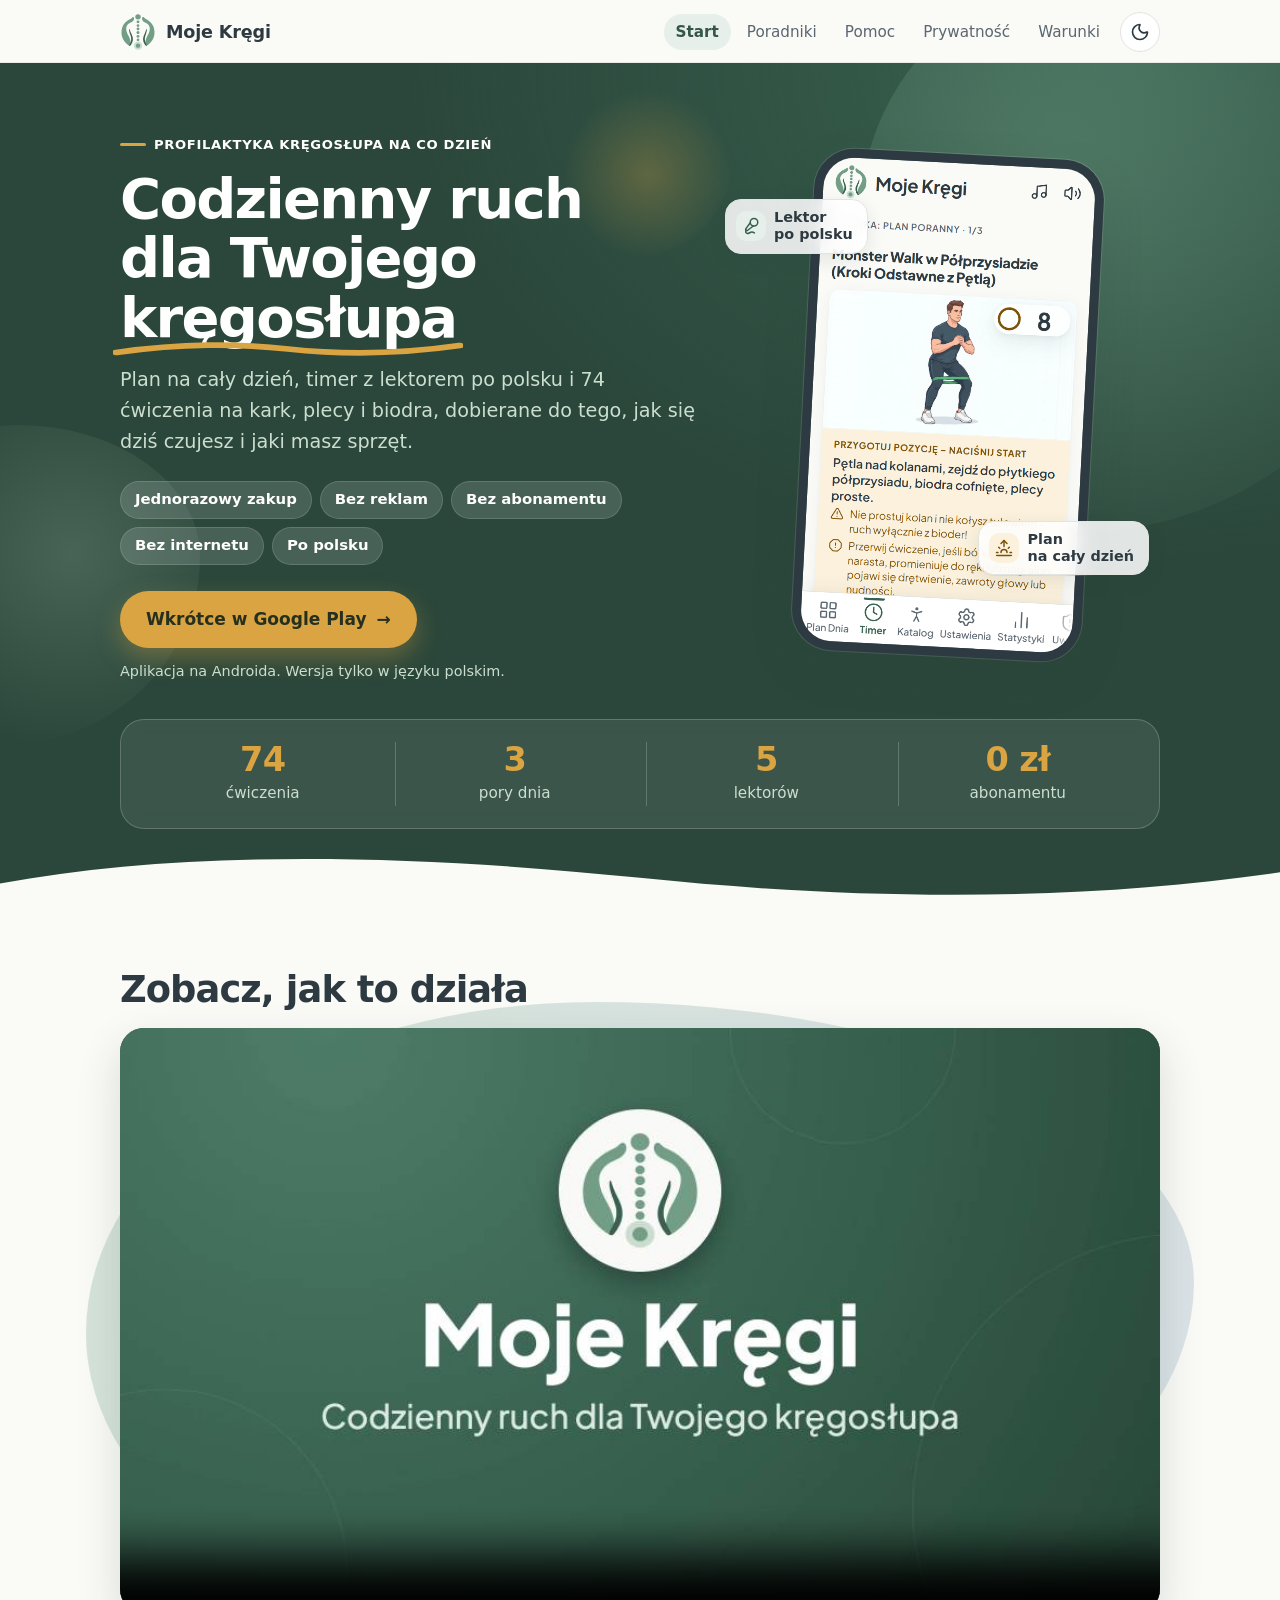
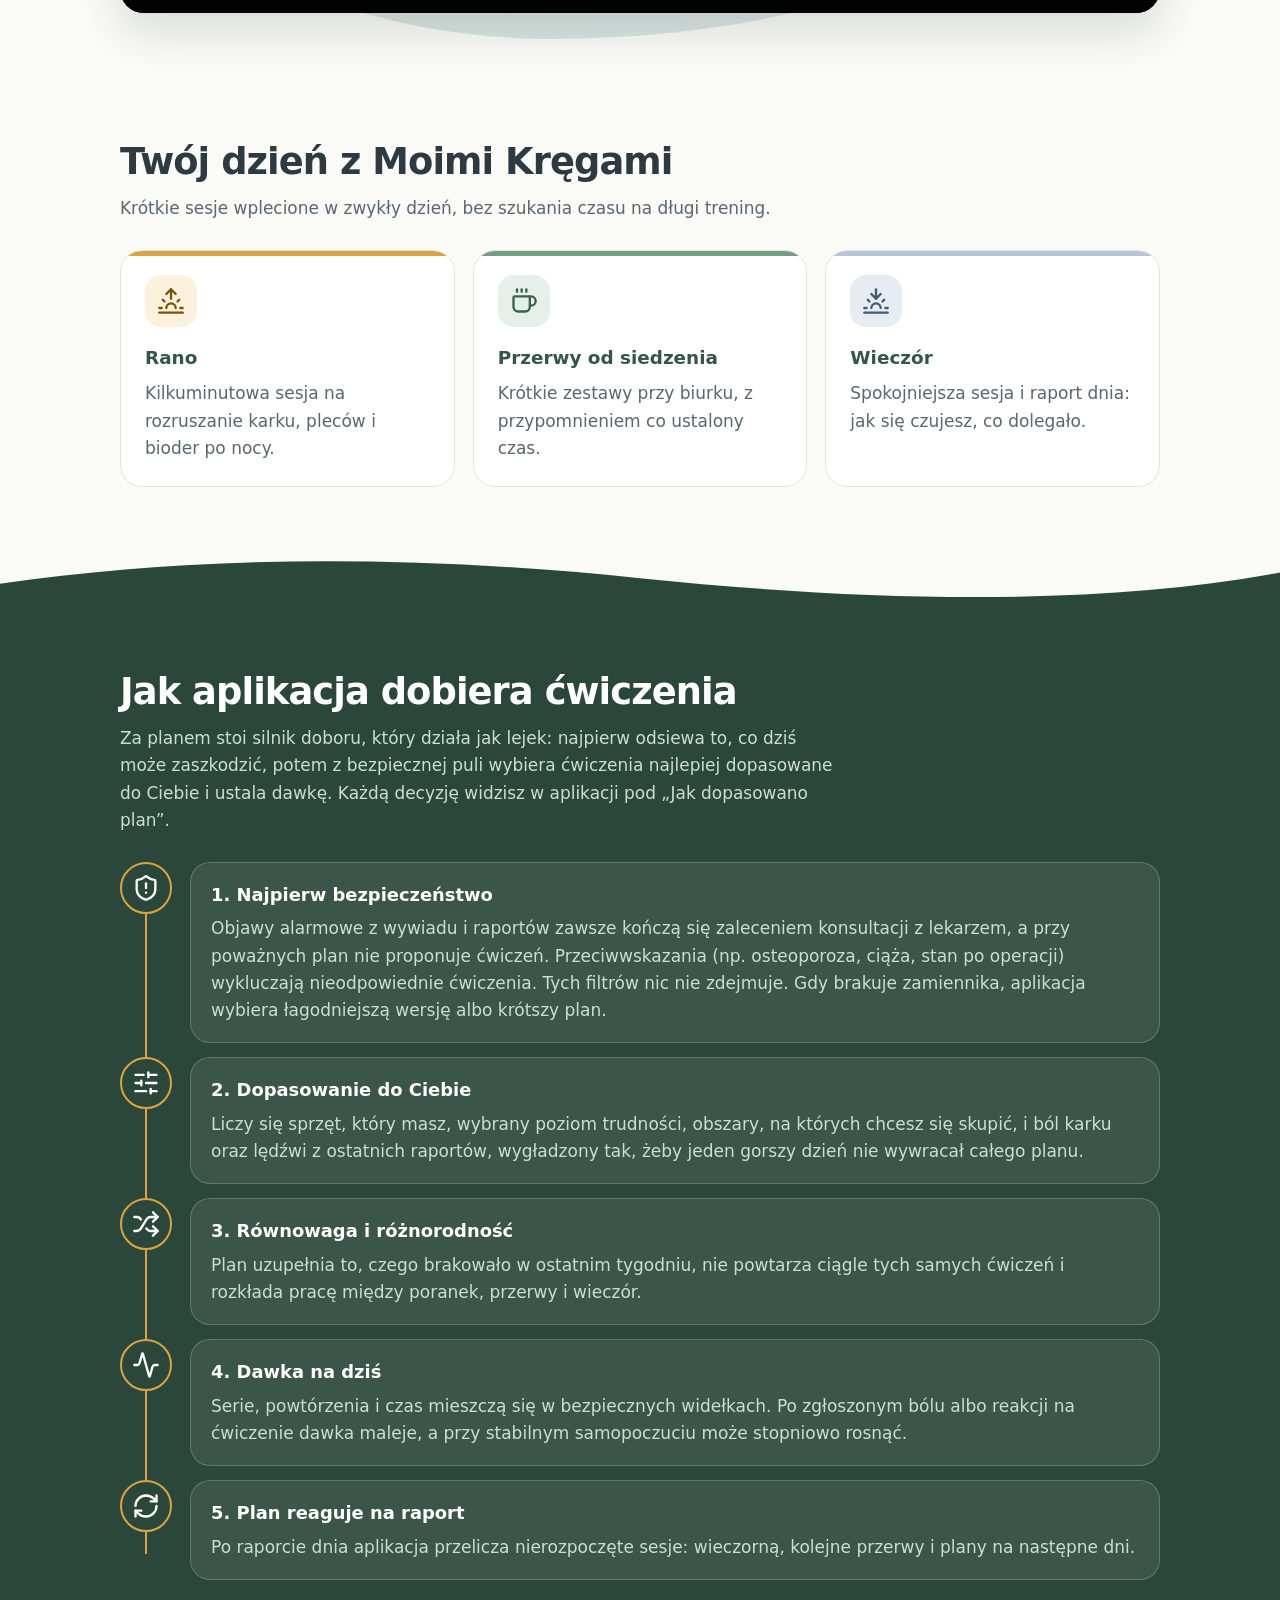
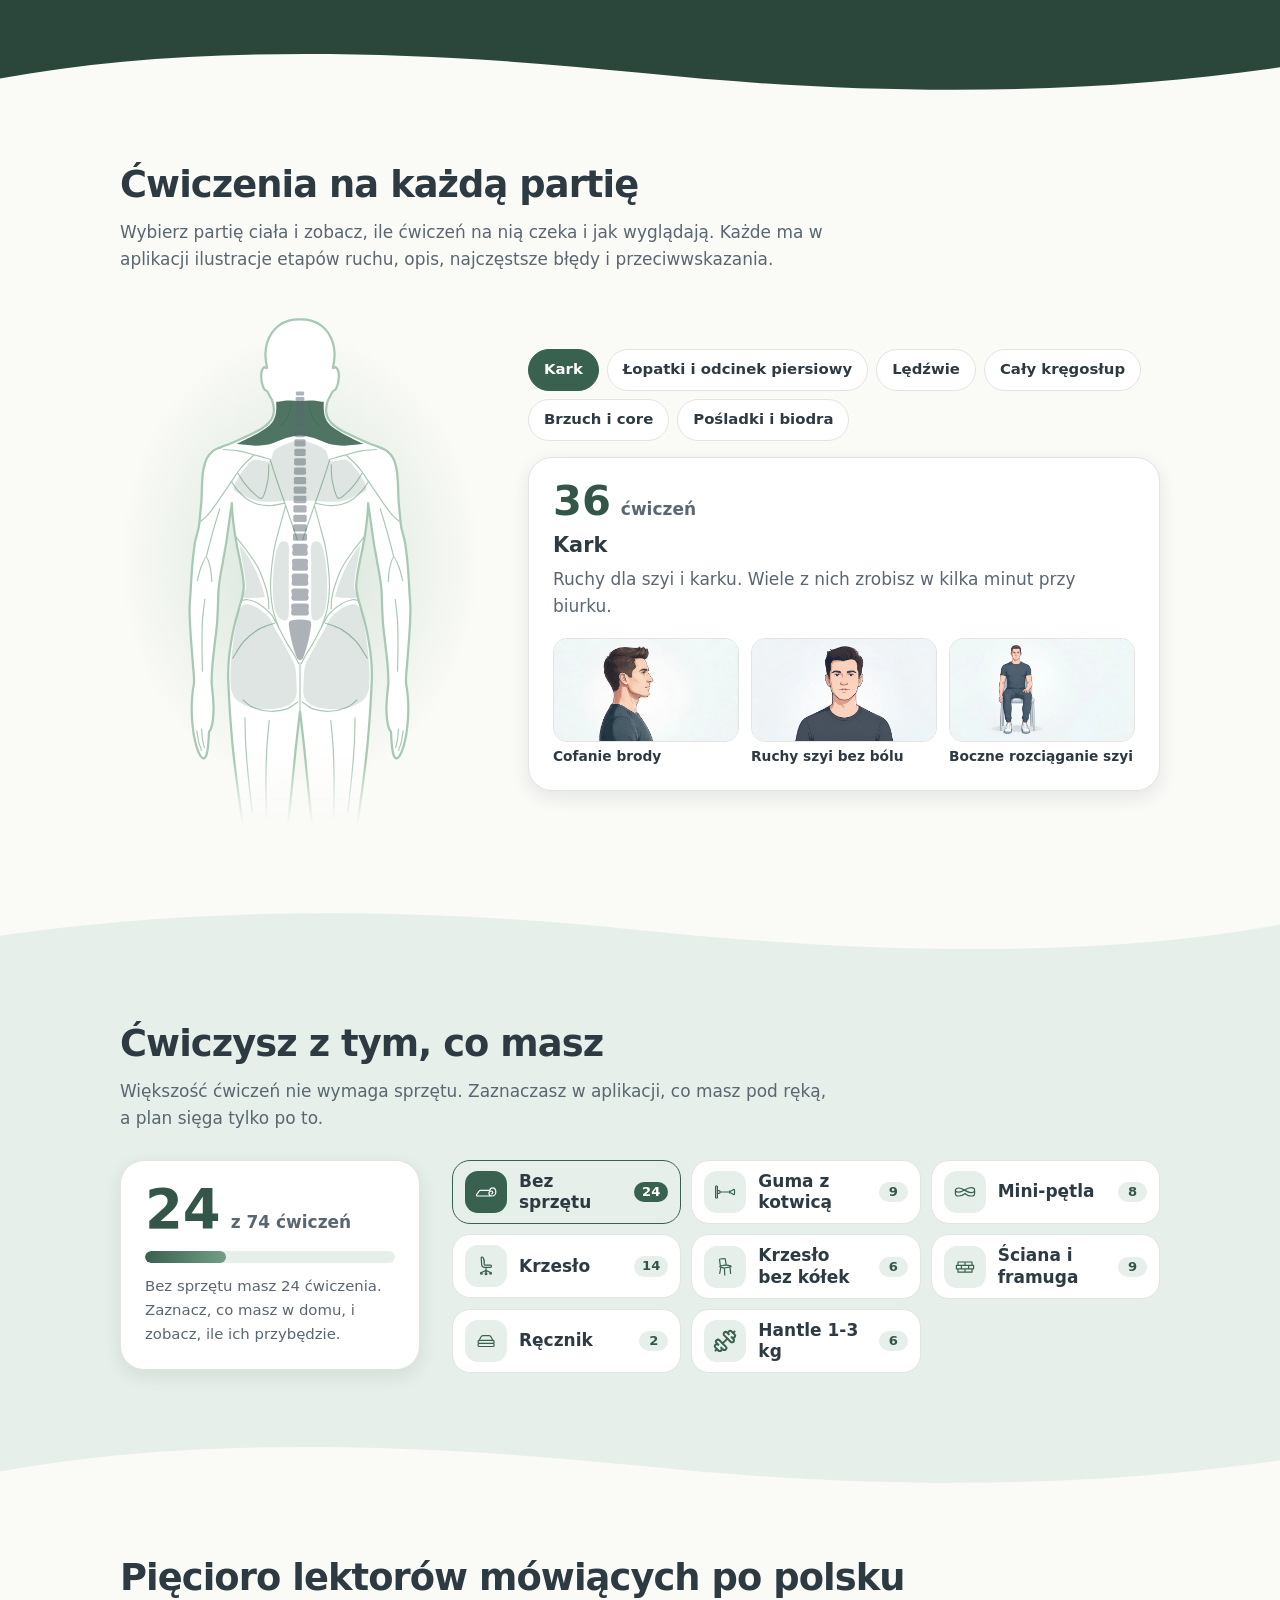
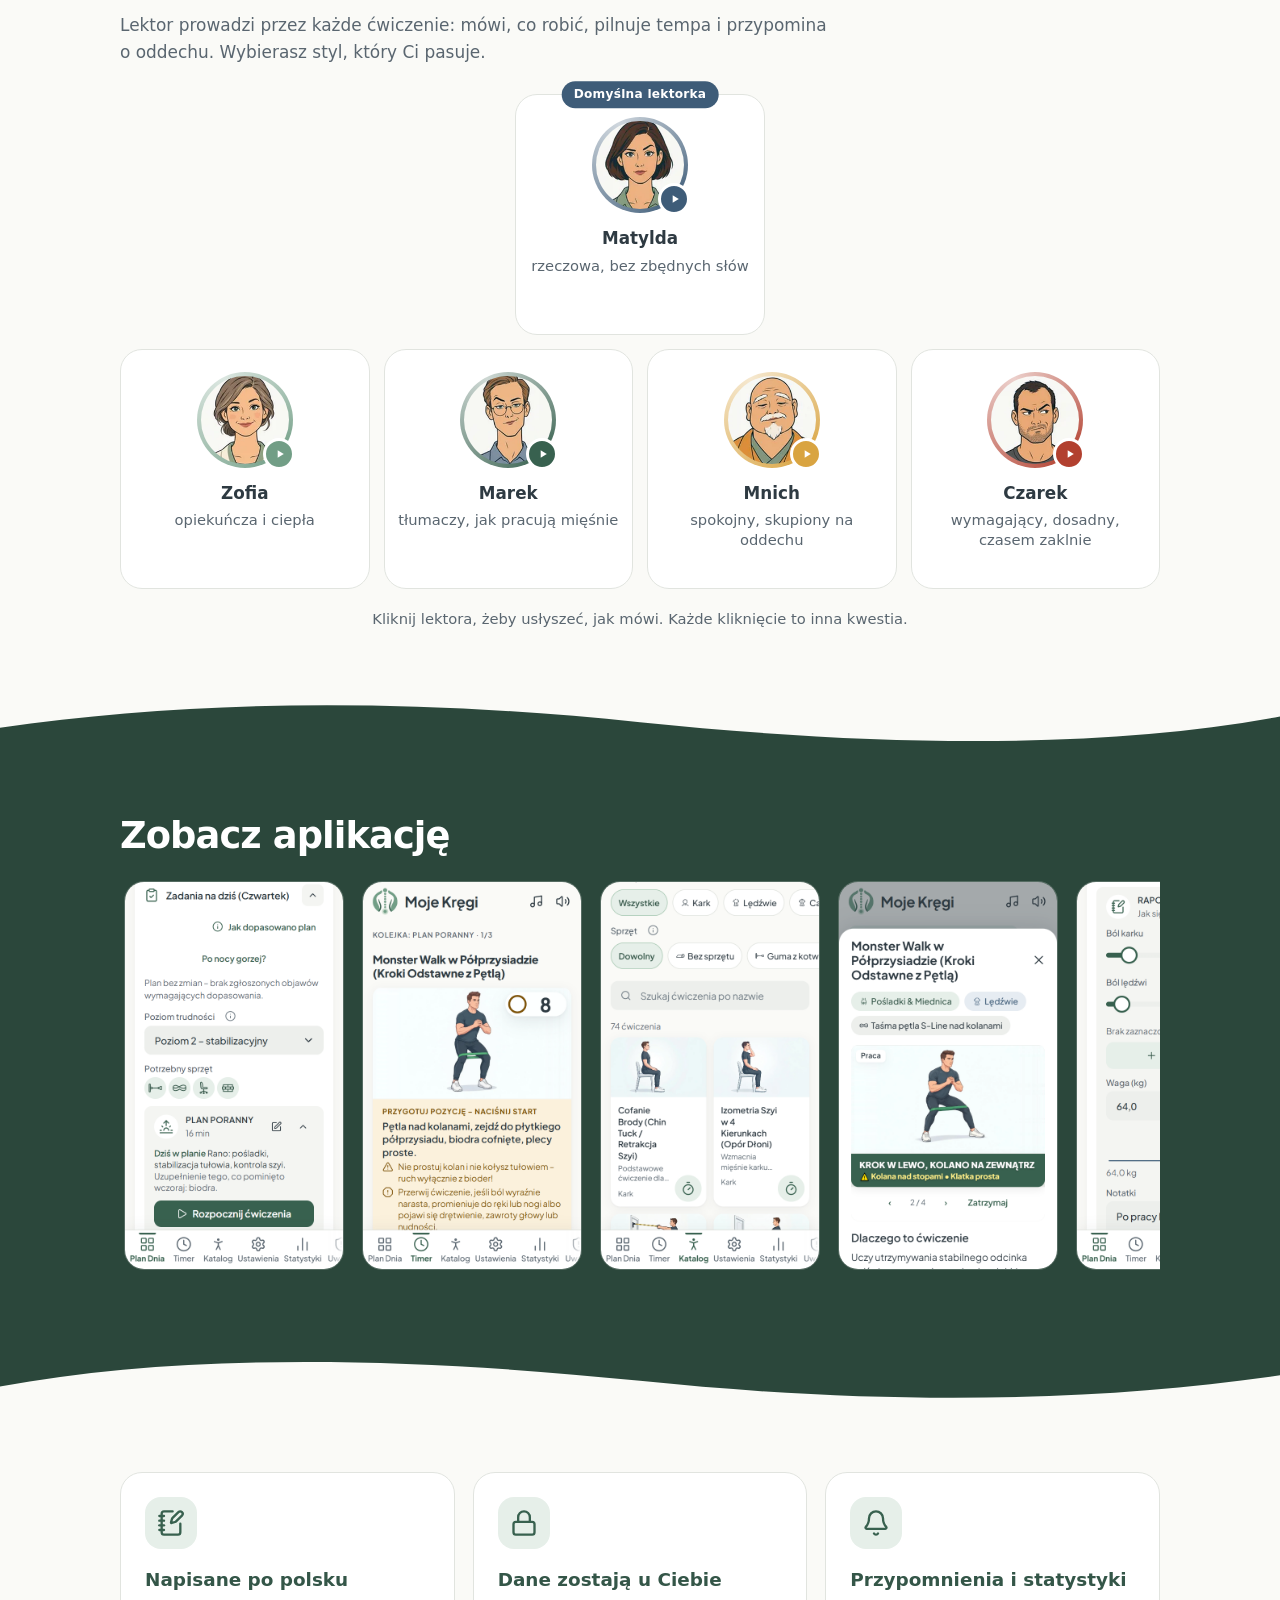
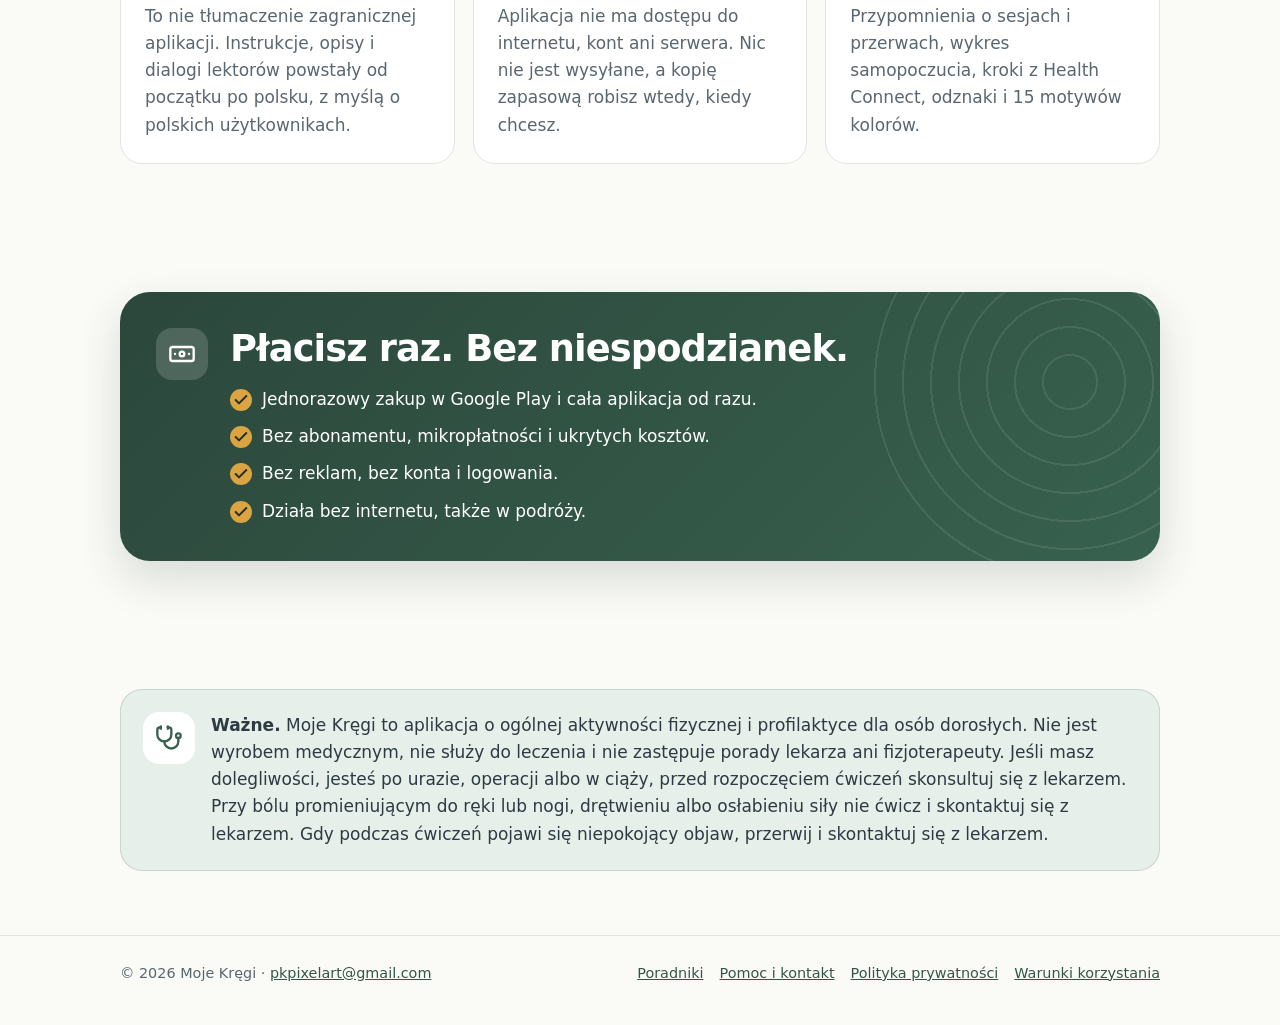
==== commit b304adf5: "Telefon: partie ciała bez przycisków, poradniki bez wyszukiwarki Co-Authored-By: Claude Opus 5.5 <no" ====
--- a/index.html
+++ b/index.html
@@ -194,36 +194,42 @@
             <h3>Kark</h3>
             <p class="bm-desc">Ruchy dla szyi i karku. Wiele z nich zrobisz w kilka minut przy biurku.</p>
             <ul class="bm-thumbs"><li><figure class="bm-thumb"><span class="bm-frames"><img src="img/cwiczenia/chin_tuck_zoom_start-m.webp" alt="" width="688" height="384" loading="lazy" decoding="async"><img class="bm-work" src="img/cwiczenia/chin_tuck_zoom_work-m.webp" alt="" width="688" height="384" loading="lazy" decoding="async"></span><figcaption>Cofanie brody</figcaption></figure></li><li><figure class="bm-thumb"><span class="bm-frames"><img src="img/cwiczenia/cervical_arom_zoom_start-m.webp" alt="" width="688" height="384" loading="lazy" decoding="async"><img class="bm-work" src="img/cwiczenia/cervical_arom_zoom_rot-m.webp" alt="" width="688" height="384" loading="lazy" decoding="async"></span><figcaption>Ruchy szyi bez bólu</figcaption></figure></li><li><figure class="bm-thumb"><span class="bm-frames"><img src="img/cwiczenia/chair_upper_trap_stretch_start-m.webp" alt="" width="688" height="384" loading="lazy" decoding="async"><img class="bm-work" src="img/cwiczenia/chair_upper_trap_stretch_work-m.webp" alt="" width="688" height="384" loading="lazy" decoding="async"></span><figcaption>Boczne rozciąganie szyi</figcaption></figure></li></ul>
+            <p class="bm-tap">Dotknij innej partii na sylwetce, żeby ją zmienić.</p>
           </div>
           <div class="bm-panel" role="tabpanel" id="partia-upper-back" aria-labelledby="partia-tab-upper-back" tabindex="0" data-zone="upper-back">
             <p class="bm-count"><strong>26</strong> ćwiczeń</p>
             <h3>Łopatki i odcinek piersiowy</h3>
             <p class="bm-desc">Góra pleców i łopatki. Ćwiczysz przy ścianie, z gumą albo z lekkimi hantlami.</p>
             <ul class="bm-thumbs"><li><figure class="bm-thumb"><span class="bm-frames"><img src="img/cwiczenia/wall_angels_start-m.webp" alt="" width="688" height="384" loading="lazy" decoding="async"><img class="bm-work" src="img/cwiczenia/wall_angels_work-m.webp" alt="" width="688" height="384" loading="lazy" decoding="async"></span><figcaption>Anioły przy ścianie</figcaption></figure></li><li><figure class="bm-thumb"><span class="bm-frames"><img src="img/cwiczenia/loopband_pull_apart_start-m.webp" alt="" width="688" height="384" loading="lazy" decoding="async"><img class="bm-work" src="img/cwiczenia/loopband_pull_apart_work-m.webp" alt="" width="688" height="384" loading="lazy" decoding="async"></span><figcaption>Rozciąganie pętli przed klatką</figcaption></figure></li><li><figure class="bm-thumb"><span class="bm-frames"><img src="img/cwiczenia/doorway_pec_stretch_start-m.webp" alt="" width="688" height="384" loading="lazy" decoding="async"><img class="bm-work" src="img/cwiczenia/doorway_pec_stretch_work-m.webp" alt="" width="688" height="384" loading="lazy" decoding="async"></span><figcaption>Rozciąganie klatki w framudze</figcaption></figure></li></ul>
+            <p class="bm-tap">Dotknij innej partii na sylwetce, żeby ją zmienić.</p>
           </div>
           <div class="bm-panel" role="tabpanel" id="partia-lumbar" aria-labelledby="partia-tab-lumbar" tabindex="0" data-zone="lumbar">
             <p class="bm-count"><strong>50</strong> ćwiczeń</p>
             <h3>Lędźwie</h3>
             <p class="bm-desc">Spokojne ćwiczenia dla dołu pleców, w leżeniu, w siadzie i na stojąco.</p>
             <ul class="bm-thumbs"><li><figure class="bm-thumb"><span class="bm-frames"><img src="img/cwiczenia/knees_to_chest_start-m.webp" alt="" width="688" height="384" loading="lazy" decoding="async"><img class="bm-work" src="img/cwiczenia/knees_to_chest_work-m.webp" alt="" width="688" height="384" loading="lazy" decoding="async"></span><figcaption>Kolana do klatki</figcaption></figure></li><li><figure class="bm-thumb"><span class="bm-frames"><img src="img/cwiczenia/seated_pelvic_tilt_start-m.webp" alt="" width="688" height="384" loading="lazy" decoding="async"><img class="bm-work" src="img/cwiczenia/seated_pelvic_tilt_work-m.webp" alt="" width="688" height="384" loading="lazy" decoding="async"></span><figcaption>Ruchy miednicy w siadzie</figcaption></figure></li><li><figure class="bm-thumb"><span class="bm-frames"><img src="img/cwiczenia/standing_back_extension_start-m.webp" alt="" width="688" height="384" loading="lazy" decoding="async"><img class="bm-work" src="img/cwiczenia/standing_back_extension_work-m.webp" alt="" width="688" height="384" loading="lazy" decoding="async"></span><figcaption>Wyprost tułowia w staniu</figcaption></figure></li></ul>
+            <p class="bm-tap">Dotknij innej partii na sylwetce, żeby ją zmienić.</p>
           </div>
           <div class="bm-panel" role="tabpanel" id="partia-both" aria-labelledby="partia-tab-both" tabindex="0" data-zone="both">
             <p class="bm-count"><strong>12</strong> ćwiczeń</p>
             <h3>Cały kręgosłup</h3>
             <p class="bm-desc">Ruchy, w których pracuje cały kręgosłup, od karku po krzyż.</p>
             <ul class="bm-thumbs"><li><figure class="bm-thumb"><span class="bm-frames"><img src="img/cwiczenia/cat_cow_start-m.webp" alt="" width="688" height="384" loading="lazy" decoding="async"><img class="bm-work" src="img/cwiczenia/cat_cow_work-m.webp" alt="" width="688" height="384" loading="lazy" decoding="async"></span><figcaption>Koci grzbiet</figcaption></figure></li><li><figure class="bm-thumb"><span class="bm-frames"><img src="img/cwiczenia/open_book_start-m.webp" alt="" width="688" height="384" loading="lazy" decoding="async"><img class="bm-work" src="img/cwiczenia/open_book_work-m.webp" alt="" width="688" height="384" loading="lazy" decoding="async"></span><figcaption>Otwieranie książki</figcaption></figure></li><li><figure class="bm-thumb"><span class="bm-frames"><img src="img/cwiczenia/seated_thoracic_rotation_start-m.webp" alt="" width="688" height="384" loading="lazy" decoding="async"><img class="bm-work" src="img/cwiczenia/seated_thoracic_rotation_work-m.webp" alt="" width="688" height="384" loading="lazy" decoding="async"></span><figcaption>Skręt tułowia w siadzie</figcaption></figure></li></ul>
+            <p class="bm-tap">Dotknij innej partii na sylwetce, żeby ją zmienić.</p>
           </div>
           <div class="bm-panel" role="tabpanel" id="partia-core" aria-labelledby="partia-tab-core" tabindex="0" data-zone="core">
             <p class="bm-count"><strong>22</strong> ćwiczenia</p>
             <h3>Brzuch i core</h3>
             <p class="bm-desc">Mięśnie brzucha i tułowia, od podporu przy ścianie po martwego robaka.</p>
             <ul class="bm-thumbs"><li><figure class="bm-thumb"><span class="bm-frames"><img src="img/cwiczenia/dead_bug_start-m.webp" alt="" width="688" height="384" loading="lazy" decoding="async"><img class="bm-work" src="img/cwiczenia/dead_bug_work-m.webp" alt="" width="688" height="384" loading="lazy" decoding="async"></span><figcaption>Martwy robak</figcaption></figure></li><li><figure class="bm-thumb"><span class="bm-frames"><img src="img/cwiczenia/bird_dog_start-m.webp" alt="" width="688" height="384" loading="lazy" decoding="async"><img class="bm-work" src="img/cwiczenia/bird_dog_work-m.webp" alt="" width="688" height="384" loading="lazy" decoding="async"></span><figcaption>Pies-ptak</figcaption></figure></li><li><figure class="bm-thumb"><span class="bm-frames"><img src="img/cwiczenia/wall_plank_start-m.webp" alt="" width="688" height="384" loading="lazy" decoding="async"><img class="bm-work" src="img/cwiczenia/wall_plank_work-m.webp" alt="" width="688" height="384" loading="lazy" decoding="async"></span><figcaption>Podpór przodem o ścianę</figcaption></figure></li></ul>
+            <p class="bm-tap">Dotknij innej partii na sylwetce, żeby ją zmienić.</p>
           </div>
           <div class="bm-panel" role="tabpanel" id="partia-glutes" aria-labelledby="partia-tab-glutes" tabindex="0" data-zone="glutes">
             <p class="bm-count"><strong>17</strong> ćwiczeń</p>
             <h3>Pośladki i biodra</h3>
             <p class="bm-desc">Pośladki i biodra, które pracują razem z dołem pleców przy każdym kroku.</p>
             <ul class="bm-thumbs"><li><figure class="bm-thumb"><span class="bm-frames"><img src="img/cwiczenia/glute_bridge_start-m.webp" alt="" width="688" height="384" loading="lazy" decoding="async"><img class="bm-work" src="img/cwiczenia/glute_bridge_work-m.webp" alt="" width="688" height="384" loading="lazy" decoding="async"></span><figcaption>Mostek biodrowy</figcaption></figure></li><li><figure class="bm-thumb"><span class="bm-frames"><img src="img/cwiczenia/loopband_clamshell_start-m.webp" alt="" width="688" height="384" loading="lazy" decoding="async"><img class="bm-work" src="img/cwiczenia/loopband_clamshell_work-m.webp" alt="" width="688" height="384" loading="lazy" decoding="async"></span><figcaption>Muszla z pętlą</figcaption></figure></li><li><figure class="bm-thumb"><span class="bm-frames"><img src="img/cwiczenia/standing_hip_abduction_start-m.webp" alt="" width="688" height="384" loading="lazy" decoding="async"><img class="bm-work" src="img/cwiczenia/standing_hip_abduction_work-m.webp" alt="" width="688" height="384" loading="lazy" decoding="async"></span><figcaption>Odwodzenie biodra przy krześle</figcaption></figure></li></ul>
+            <p class="bm-tap">Dotknij innej partii na sylwetce, żeby ją zmienić.</p>
           </div>
         </div>
       </div>
--- a/style.css
+++ b/style.css
@@ -201,6 +201,7 @@
 .bm-frames img { position: absolute; inset: 0; width: 100%; height: 100%; object-fit: cover; }
 .bm-work { opacity: 0; }
 .bm-thumb figcaption { margin-top: 6px; font-size: .86rem; font-weight: 600; line-height: 1.3; }
+.bm-tap { display: none; margin: 14px 0 0; font-size: .85rem; color: var(--c-muted); text-align: center; }
 
 /* ---------- Sprzęt: wybór z licznikiem ćwiczeń ---------- */
 .gear { display: grid; grid-template-columns: minmax(240px, 300px) minmax(0, 1fr); gap: 32px; align-items: start; }
@@ -406,8 +407,11 @@
   .grid3 { grid-template-columns: 1fr; }
   .voices { grid-template-columns: repeat(2, minmax(0, 1fr)); }
   .voices li:first-child { width: calc((100% - 14px) / 2); }
-  .body-map { grid-template-columns: 1fr; gap: 20px; }
-  .bm-figure { width: min(250px, 70vw); margin: 0 auto; }
+  .body-map { grid-template-columns: 1fr; gap: 12px; }
+  .bm-figure { width: min(230px, 62vw); margin: 0 auto; }
+  /* telefon: zamiast przycisków partii dotyk na sylwetce, karta od razu pod grafiką */
+  .body-map.bm--js .bm-chips { display: none; }
+  .body-map.bm--js .bm-tap { display: block; }
   .bm-panel { padding: 18px; }
   .bm-thumbs { gap: 8px; }
   .bm-thumb figcaption { font-size: .78rem; }
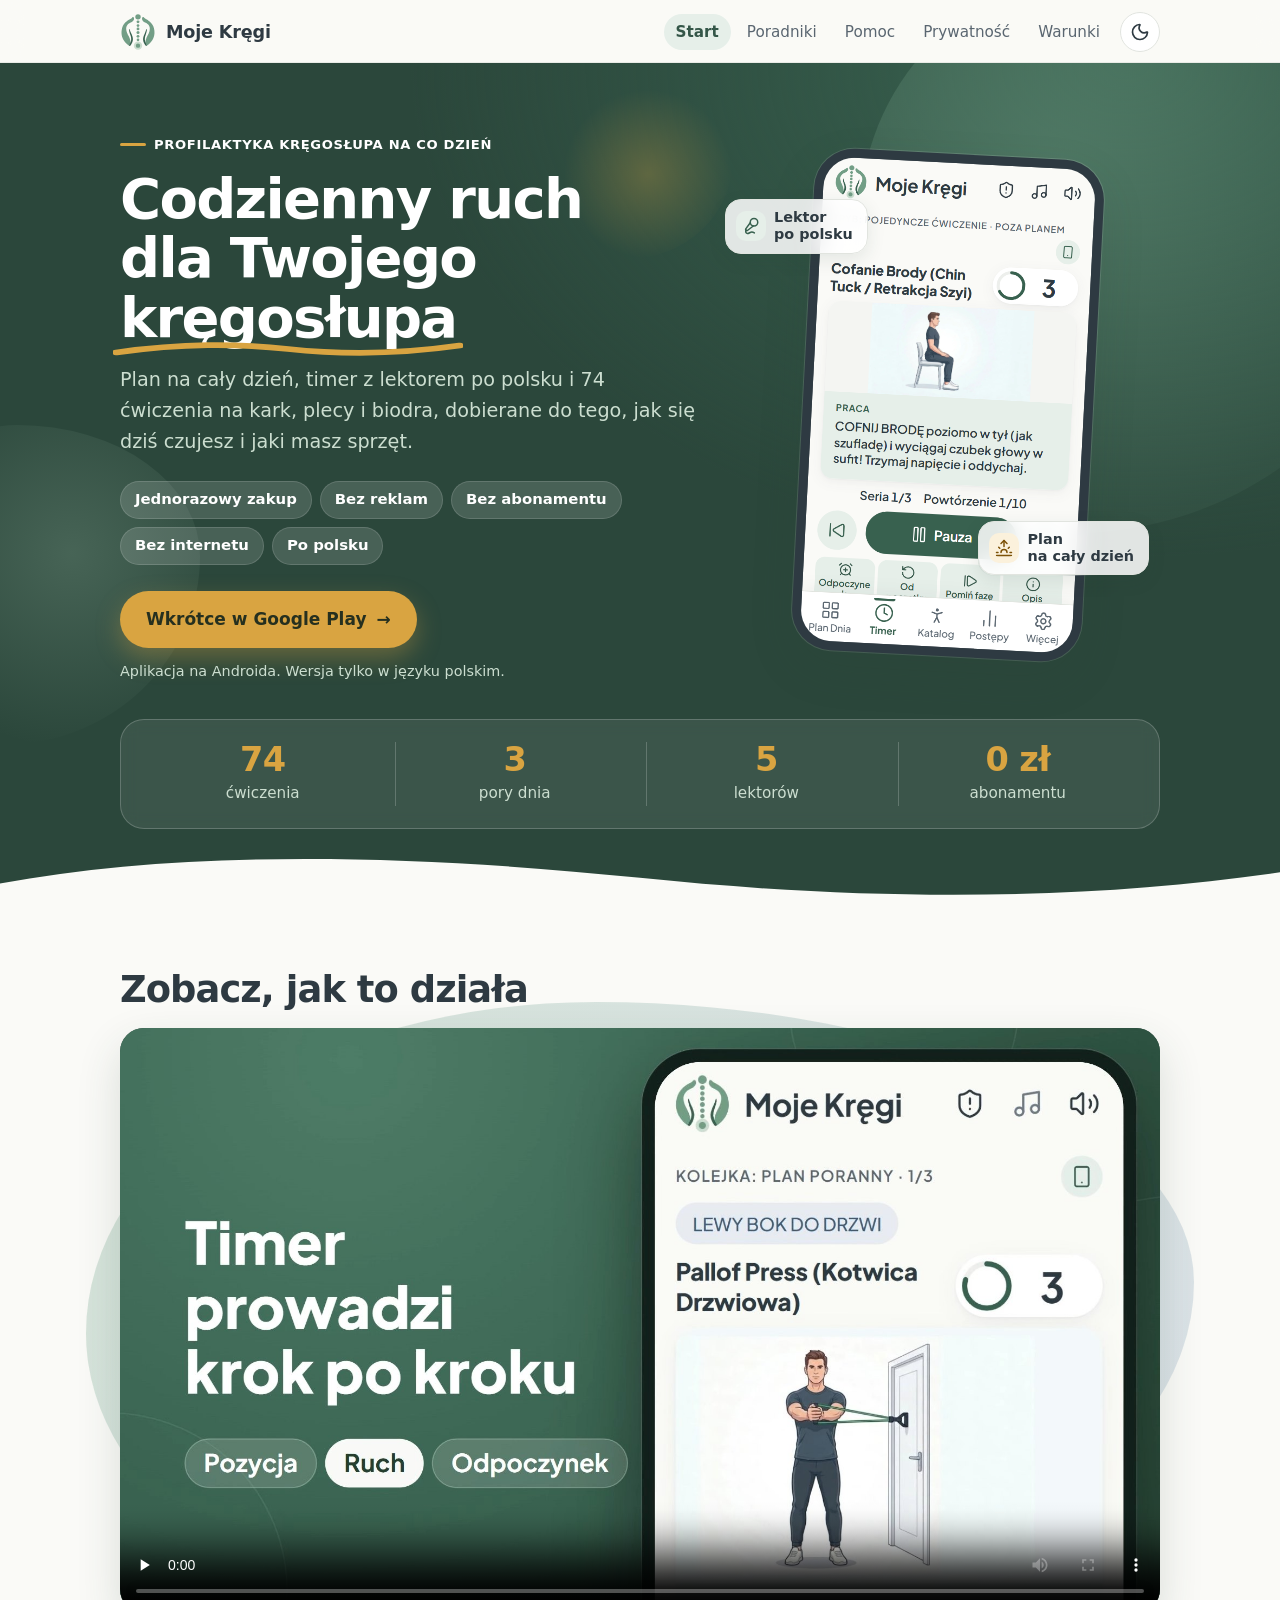
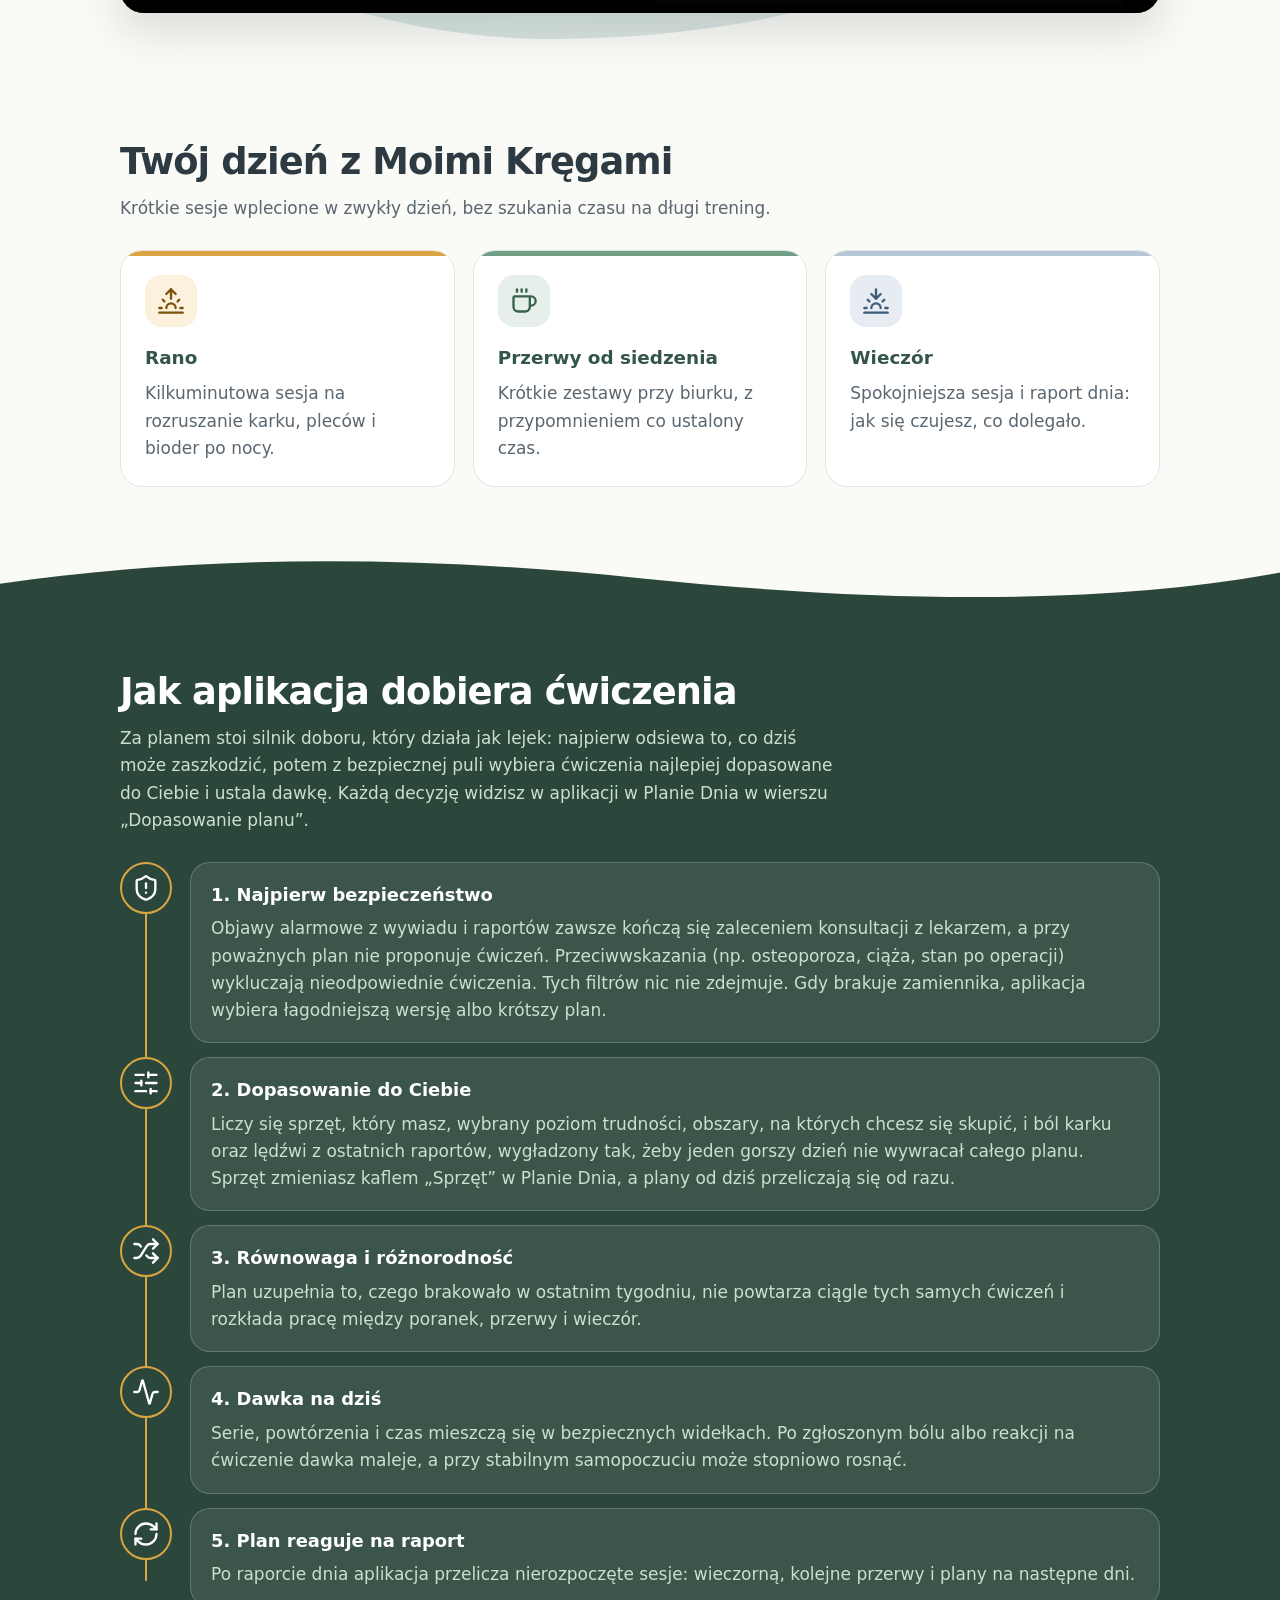
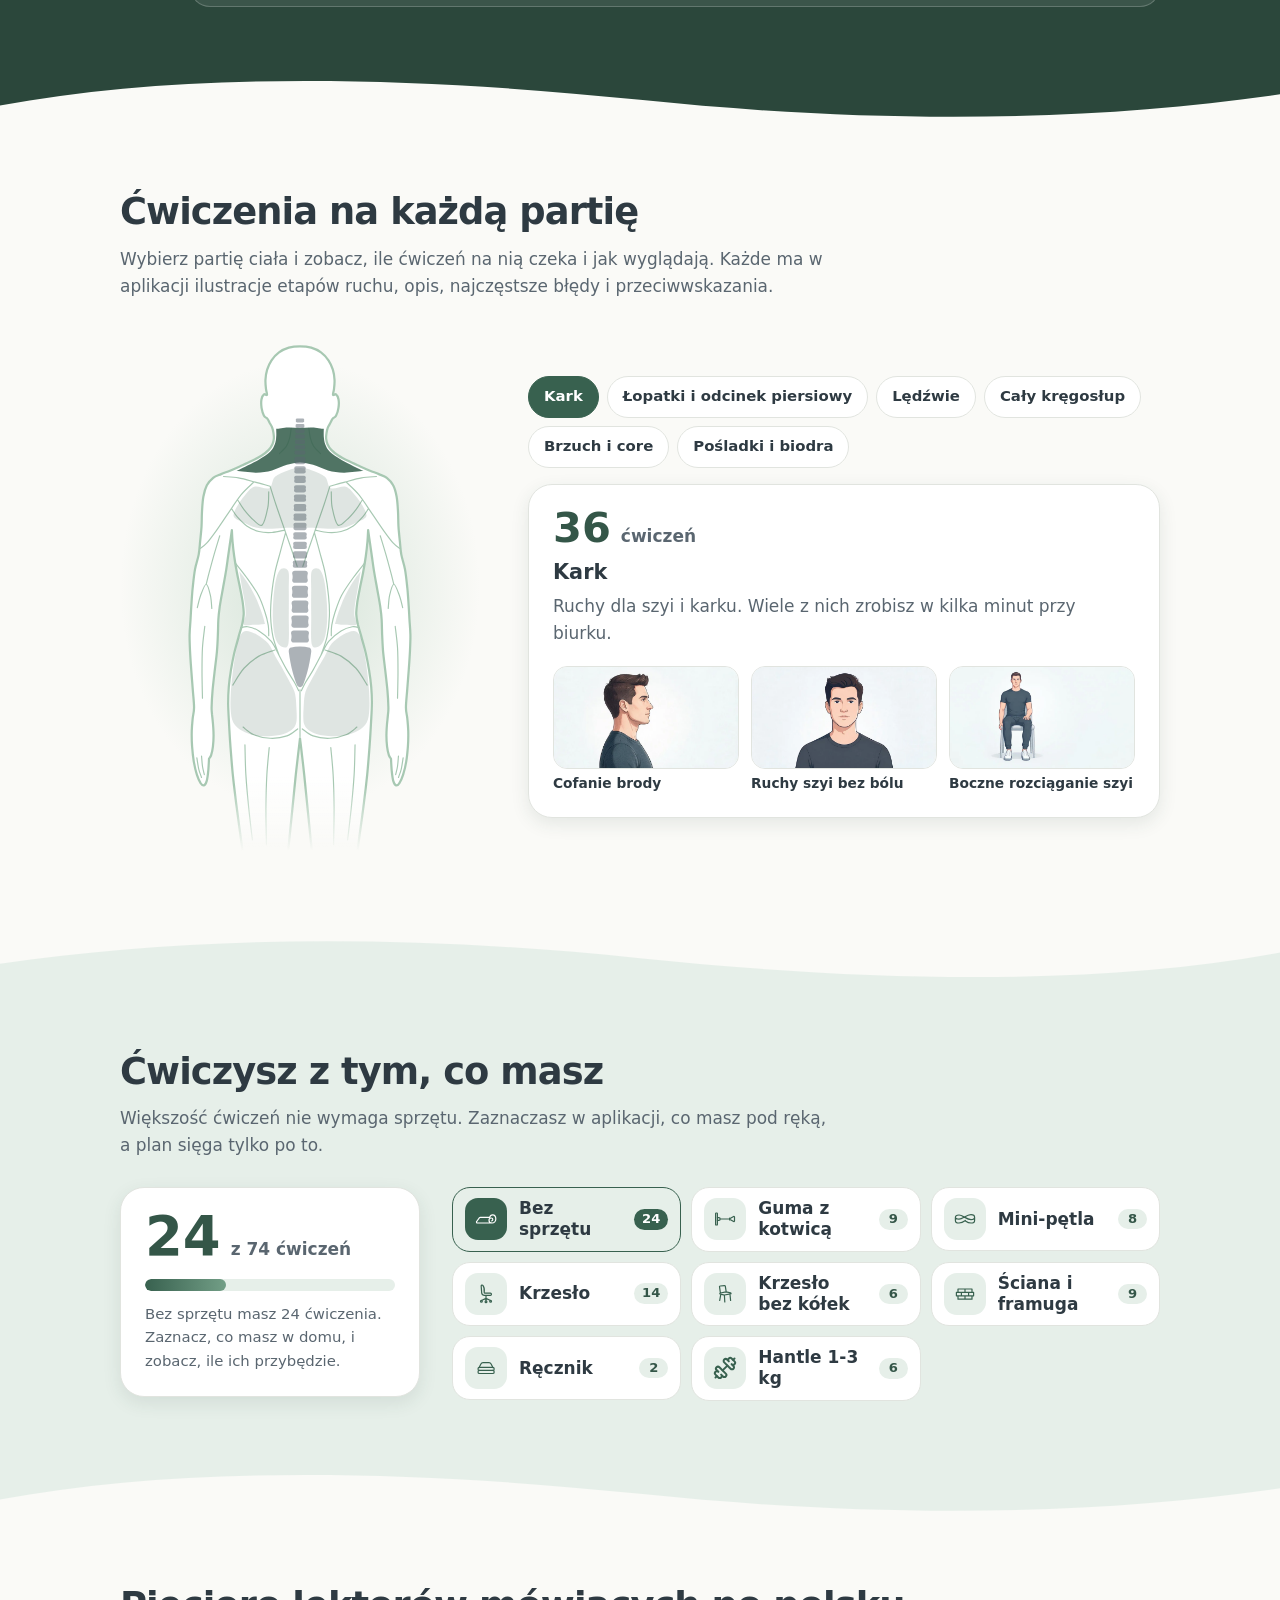
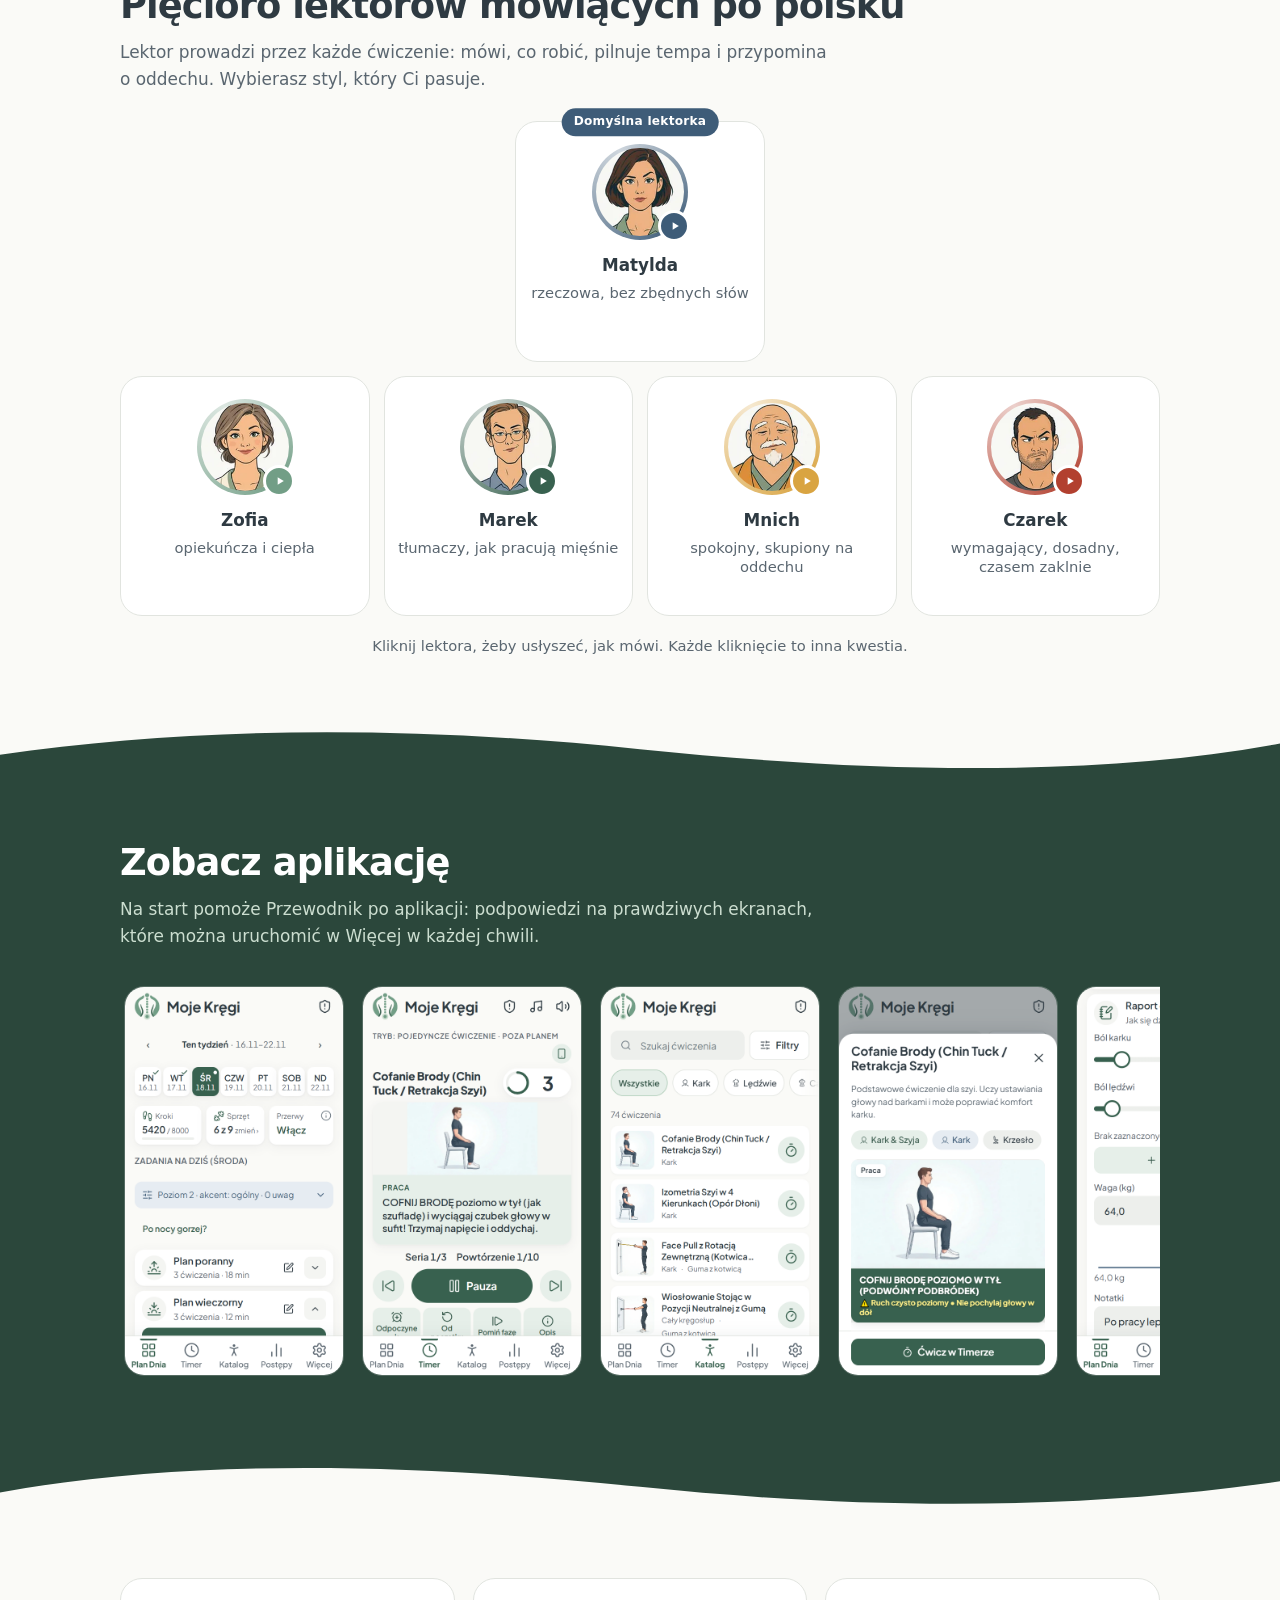
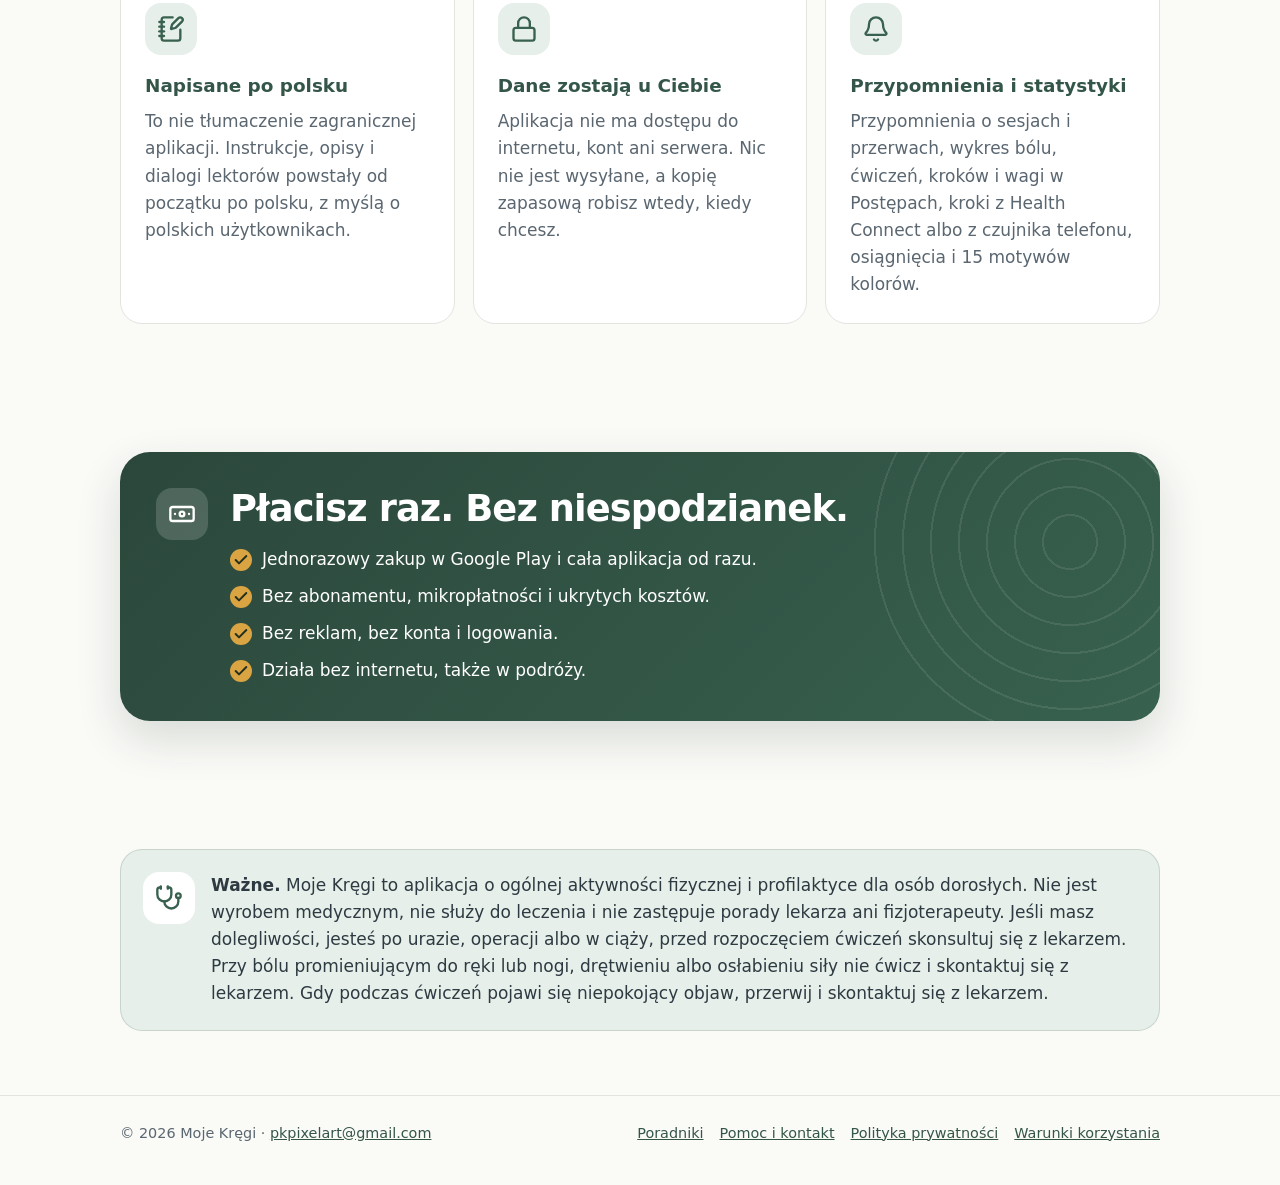
==== commit 960aa149: "Nowy zwiastun, aktualne zrzuty ekranu i teksty po przebudowie interfejsu, poprawione ilustracje ćwic" ====
--- a/index.html
+++ b/index.html
@@ -136,10 +136,10 @@
   <section class="block band band--deep" id="dobor">
     <div class="wrap">
       <h2 class="reveal">Jak aplikacja dobiera ćwiczenia</h2>
-      <p class="intro reveal">Za planem stoi silnik doboru, który działa jak lejek: najpierw odsiewa to, co dziś może zaszkodzić, potem z bezpiecznej puli wybiera ćwiczenia najlepiej dopasowane do Ciebie i ustala dawkę. Każdą decyzję widzisz w aplikacji pod „Jak dopasowano plan”.</p>
+      <p class="intro reveal">Za planem stoi silnik doboru, który działa jak lejek: najpierw odsiewa to, co dziś może zaszkodzić, potem z bezpiecznej puli wybiera ćwiczenia najlepiej dopasowane do Ciebie i ustala dawkę. Każdą decyzję widzisz w aplikacji w Planie Dnia w wierszu „Dopasowanie planu”.</p>
       <ol class="funnel">
         <li class="reveal"><span class="ico"><svg><use href="#i-shield-alert"/></svg></span><div><h3>Najpierw bezpieczeństwo</h3><p>Objawy alarmowe z wywiadu i raportów zawsze kończą się zaleceniem konsultacji z lekarzem, a przy poważnych plan nie proponuje ćwiczeń. Przeciwwskazania (np. osteoporoza, ciąża, stan po operacji) wykluczają nieodpowiednie ćwiczenia. Tych filtrów nic nie zdejmuje. Gdy brakuje zamiennika, aplikacja wybiera łagodniejszą wersję albo krótszy plan.</p></div></li>
-        <li class="reveal"><span class="ico"><svg><use href="#i-sliders-horizontal"/></svg></span><div><h3>Dopasowanie do Ciebie</h3><p>Liczy się sprzęt, który masz, wybrany poziom trudności, obszary, na których chcesz się skupić, i ból karku oraz lędźwi z ostatnich raportów, wygładzony tak, żeby jeden gorszy dzień nie wywracał całego planu.</p></div></li>
+        <li class="reveal"><span class="ico"><svg><use href="#i-sliders-horizontal"/></svg></span><div><h3>Dopasowanie do Ciebie</h3><p>Liczy się sprzęt, który masz, wybrany poziom trudności, obszary, na których chcesz się skupić, i ból karku oraz lędźwi z ostatnich raportów, wygładzony tak, żeby jeden gorszy dzień nie wywracał całego planu. Sprzęt zmieniasz kaflem „Sprzęt” w Planie Dnia, a plany od dziś przeliczają się od razu.</p></div></li>
         <li class="reveal"><span class="ico"><svg><use href="#i-shuffle"/></svg></span><div><h3>Równowaga i różnorodność</h3><p>Plan uzupełnia to, czego brakowało w ostatnim tygodniu, nie powtarza ciągle tych samych ćwiczeń i rozkłada pracę między poranek, przerwy i wieczór.</p></div></li>
         <li class="reveal"><span class="ico"><svg><use href="#i-activity"/></svg></span><div><h3>Dawka na dziś</h3><p>Serie, powtórzenia i czas mieszczą się w bezpiecznych widełkach. Po zgłoszonym bólu albo reakcji na ćwiczenie dawka maleje, a przy stabilnym samopoczuciu może stopniowo rosnąć.</p></div></li>
         <li class="reveal"><span class="ico"><svg><use href="#i-refresh-cw"/></svg></span><div><h3>Plan reaguje na raport</h3><p>Po raporcie dnia aplikacja przelicza nierozpoczęte sesje: wieczorną, kolejne przerwy i plany na następne dni.</p></div></li>
@@ -313,15 +313,17 @@
   <section class="block band band--deep">
     <div class="wrap">
       <h2 class="reveal">Zobacz aplikację</h2>
+      <p class="intro reveal">Na start pomoże Przewodnik po aplikacji: podpowiedzi na prawdziwych ekranach, które można uruchomić w Więcej w każdej chwili.</p>
       <div class="gallery" tabindex="0" role="region" aria-label="Zrzuty ekranu">
-        <img src="img/ekran-plan-dnia.png" alt="Plan Dnia" width="540" height="960" loading="lazy">
-        <img src="img/ekran-timer.png" alt="Timer z lektorem" width="540" height="960" loading="lazy">
-        <img src="img/ekran-katalog.png" alt="Katalog ćwiczeń" width="540" height="960" loading="lazy">
-        <img src="img/ekran-opis.png" alt="Opis ćwiczenia z ilustracjami" width="540" height="960" loading="lazy">
-        <img src="img/ekran-dziennik.png" alt="Raport dzienny" width="540" height="960" loading="lazy">
-        <img src="img/ekran-statystyki.png" alt="Wykres w Statystykach" width="540" height="960" loading="lazy">
-        <img src="img/ekran-lektorzy.png" alt="Wybór lektora" width="540" height="960" loading="lazy">
-        <img src="img/ekran-motywy.png" alt="Motywy kolorystyczne" width="540" height="960" loading="lazy">
+        <img src="img/ekran-plan-dnia.png" alt="Zakładka Plan Dnia: tydzień, kroki, sprzęt, przerwy i plany pór dnia" width="540" height="960" loading="lazy">
+        <img src="img/ekran-timer.png" alt="Zakładka Timer w trakcie ćwiczenia, z ilustracją i opisem pozycji" width="540" height="960" loading="lazy">
+        <img src="img/ekran-katalog.png" alt="Zakładka Katalog z listą ćwiczeń, wyszukiwarką i filtrami" width="540" height="960" loading="lazy">
+        <img src="img/ekran-opis.png" alt="Okno opisu ćwiczenia z ilustracją" width="540" height="960" loading="lazy">
+        <img src="img/ekran-dziennik.png" alt="Raport dzienny w Planie Dnia: ból karku i lędźwi, waga, notatka" width="540" height="960" loading="lazy">
+        <img src="img/ekran-statystyki.png" alt="Zakładka Postępy z wykresem kroków, bólu i ćwiczeń" width="540" height="960" loading="lazy">
+        <img src="img/ekran-lektorzy.png" alt="Więcej, Dźwięk i lektor: wybór jednego z pięciorga lektorów" width="540" height="960" loading="lazy">
+        <img src="img/ekran-motywy.png" alt="Więcej, Wygląd: motywy kolorystyczne" width="540" height="960" loading="lazy">
+        <img src="img/ekran-przewodnik.png" alt="Przewodnik po aplikacji: dymek z podpowiedzią na ekranie Planu Dnia" width="540" height="960" loading="lazy">
       </div>
     </div>
   </section>
@@ -331,7 +333,7 @@
       <div class="grid3">
         <div class="card feat reveal"><span class="ico"><svg><use href="#i-notebook-pen"/></svg></span><h3>Napisane po polsku</h3><p>To nie tłumaczenie zagranicznej aplikacji. Instrukcje, opisy i dialogi lektorów powstały od początku po polsku, z myślą o polskich użytkownikach.</p></div>
         <div class="card feat reveal"><span class="ico"><svg><use href="#i-lock"/></svg></span><h3>Dane zostają u Ciebie</h3><p>Aplikacja nie ma dostępu do internetu, kont ani serwera. Nic nie jest wysyłane, a kopię zapasową robisz wtedy, kiedy chcesz.</p></div>
-        <div class="card feat reveal"><span class="ico"><svg><use href="#i-bell"/></svg></span><h3>Przypomnienia i statystyki</h3><p>Przypomnienia o sesjach i przerwach, wykres samopoczucia, kroki z Health Connect, odznaki i 15 motywów kolorów.</p></div>
+        <div class="card feat reveal"><span class="ico"><svg><use href="#i-bell"/></svg></span><h3>Przypomnienia i statystyki</h3><p>Przypomnienia o sesjach i przerwach, wykres bólu, ćwiczeń, kroków i wagi w Postępach, kroki z Health Connect albo z czujnika telefonu, osiągnięcia i 15 motywów kolorów.</p></div>
       </div>
     </div>
   </section>
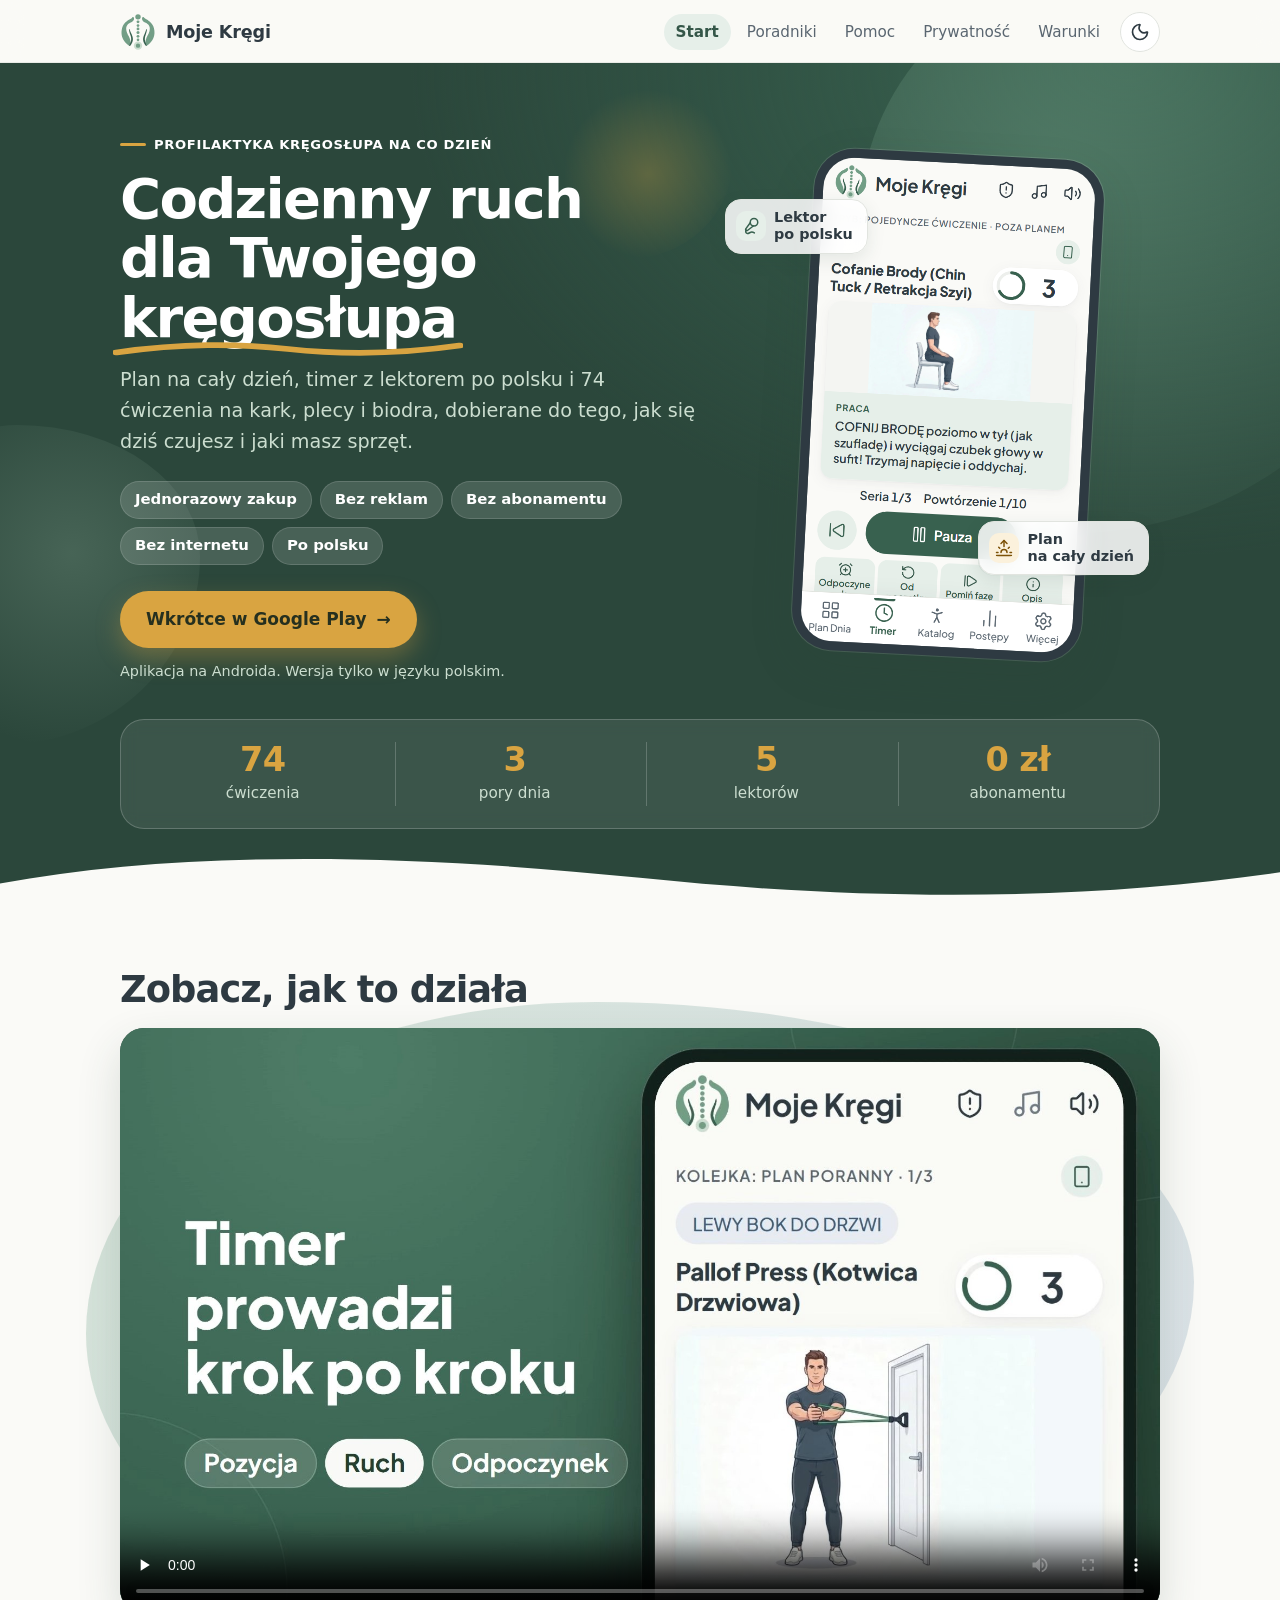
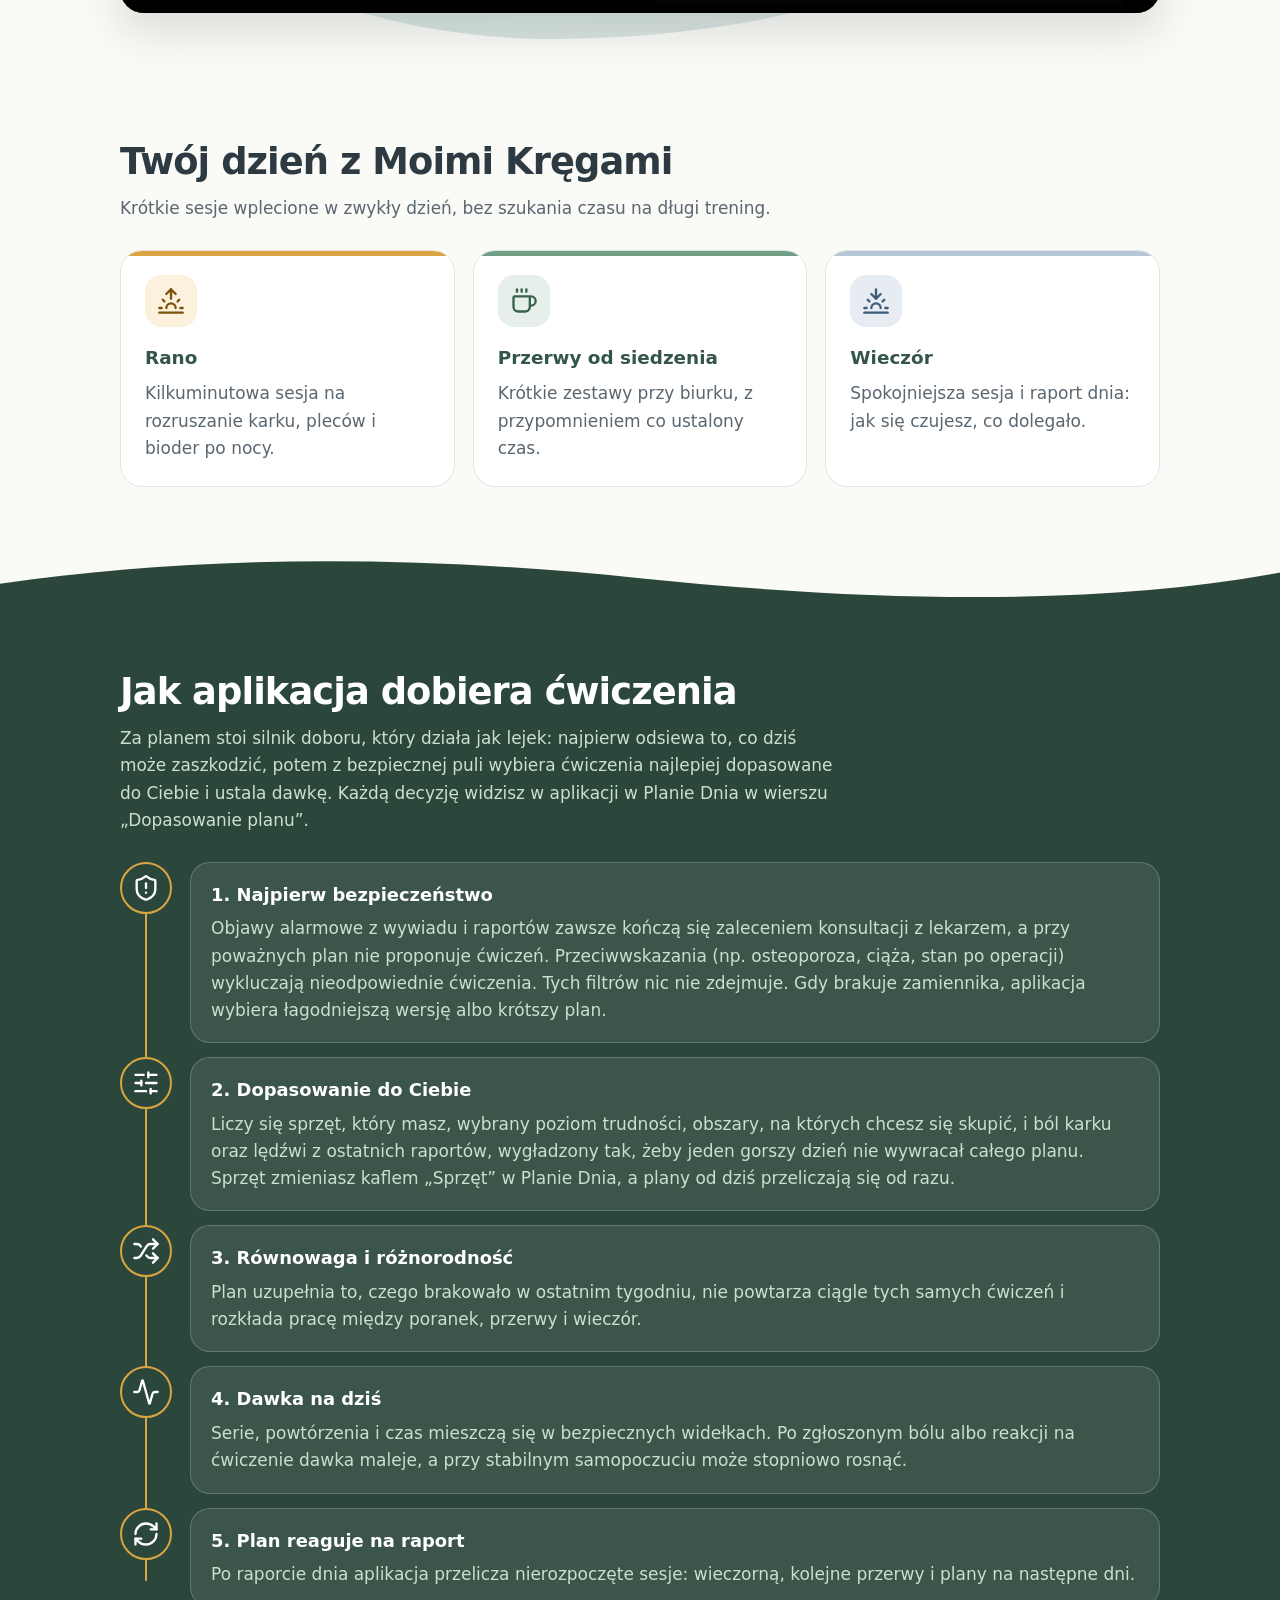
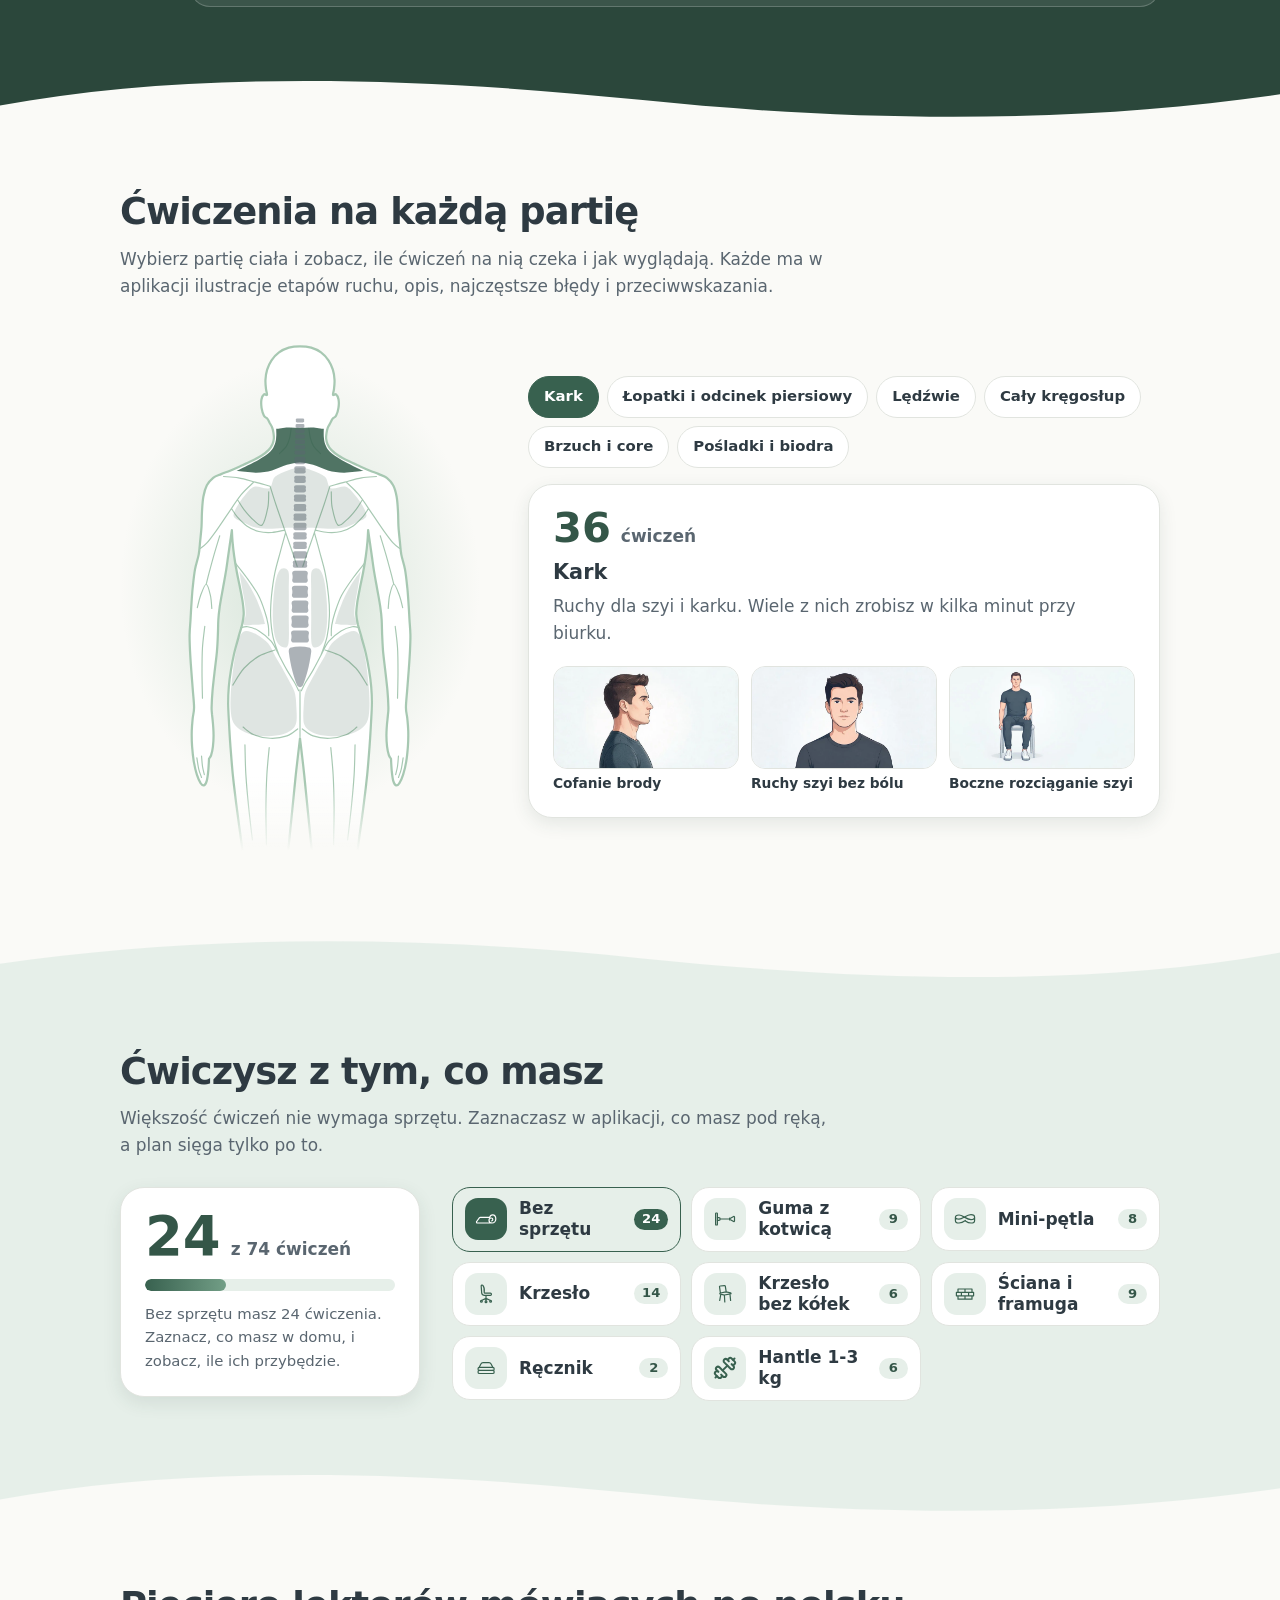
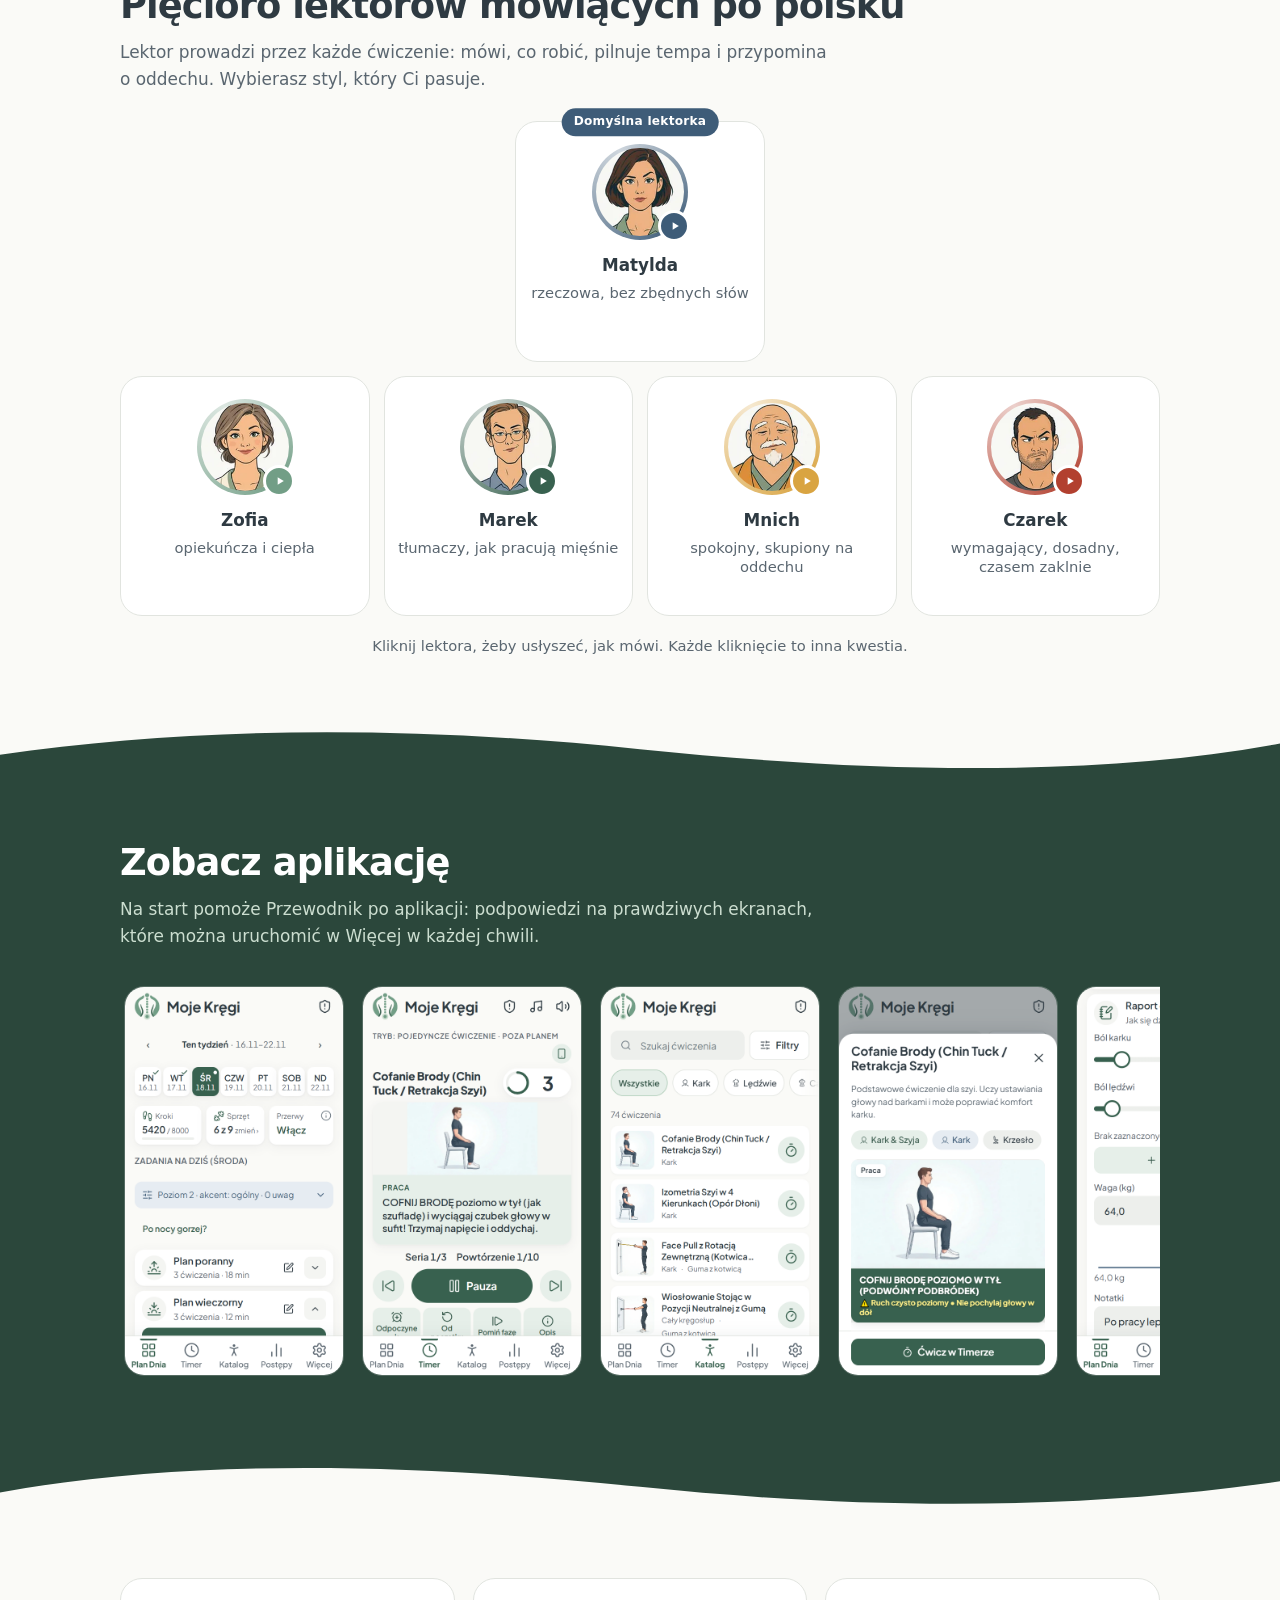
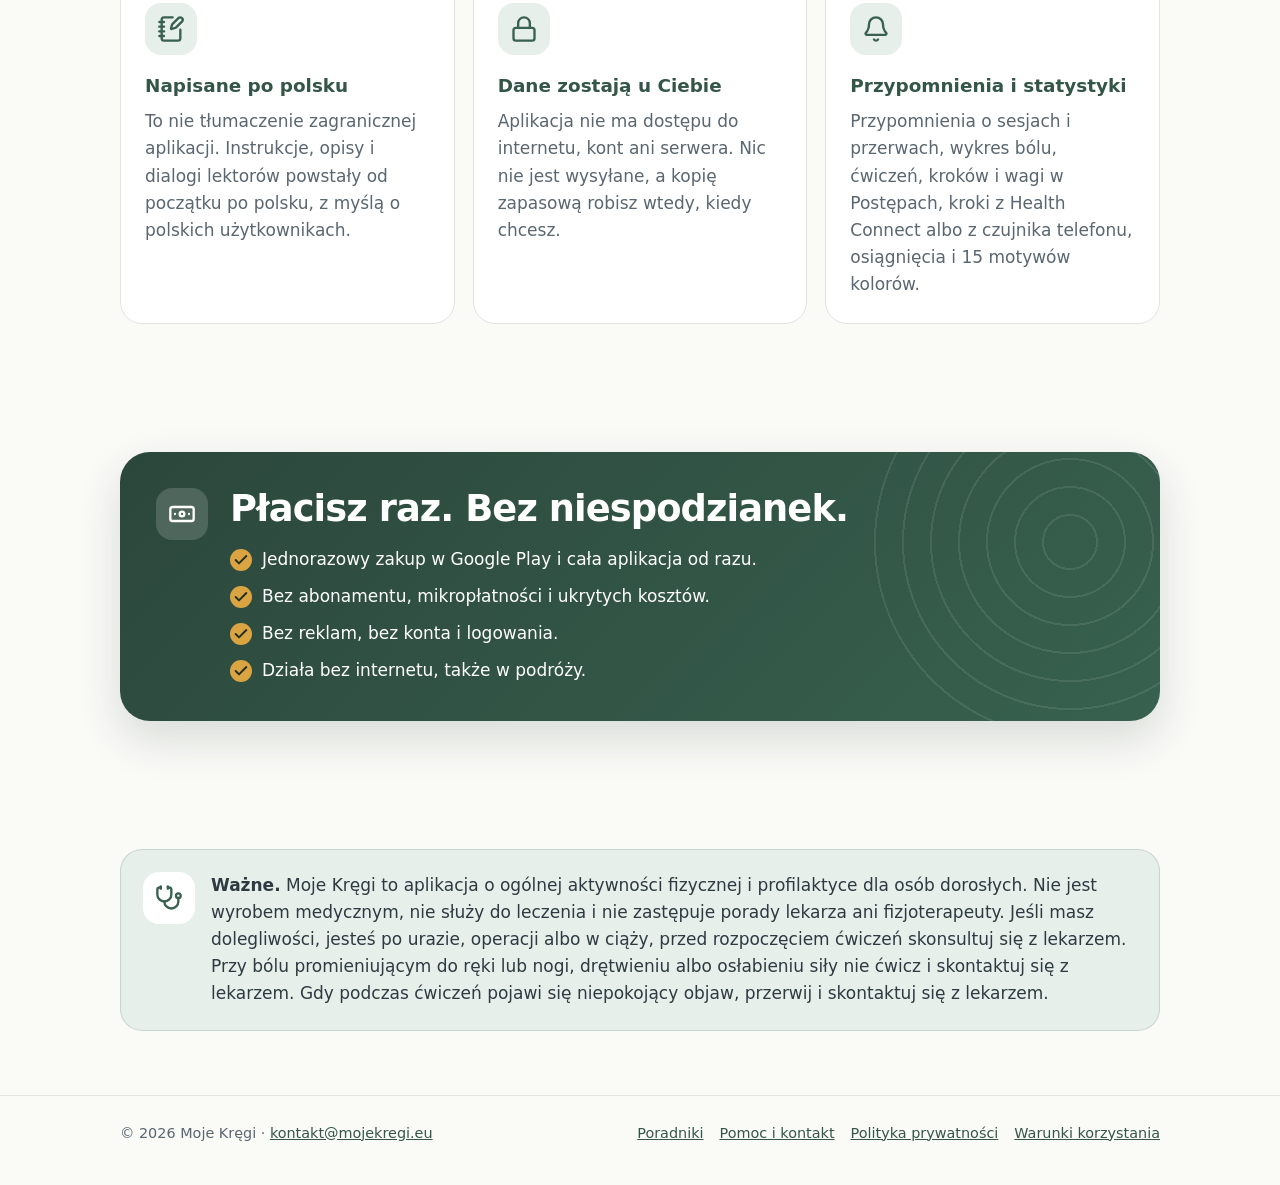
==== commit 3df121e1: "Adres kontaktowy kontakt@mojekregi.eu" ====
--- a/index.html
+++ b/index.html
@@ -1,381 +1,381 @@
-<!doctype html>
-<html lang="pl">
-<head>
-<meta charset="utf-8">
-<meta name="viewport" content="width=device-width, initial-scale=1">
-<script>try{var t=localStorage.getItem('mk-theme');if(t==='dark'||t==='light')document.documentElement.dataset.theme=t}catch(e){}</script>
-<title>Moje Kręgi: ćwiczenia na kręgosłup z polskim lektorem</title>
-<meta name="description" content="Codzienny plan ćwiczeń na kark, plecy i biodra z lektorem po polsku. 74 ćwiczenia dobierane do Twojego samopoczucia i sprzętu. Jednorazowy zakup, bez reklam i abonamentu, działa bez internetu.">
-<meta name="theme-color" content="#38614F">
-<meta property="og:title" content="Moje Kręgi: ćwiczenia na kręgosłup">
-<meta property="og:description" content="Plan dnia, timer z lektorem po polsku i 74 ćwiczenia. Jednorazowy zakup, bez reklam i abonamentu.">
-<meta property="og:image" content="https://mojekregi.eu/img/grafika-promocyjna.png">
-<link rel="canonical" href="https://mojekregi.eu/">
-<link rel="icon" href="img/logo-mark.svg" type="image/svg+xml">
-<link rel="stylesheet" href="style.css">
-<script src="theme.js" defer></script>
-<script src="site.js" defer></script>
-<meta property="og:type" content="website">
-<meta property="og:locale" content="pl_PL">
-<meta property="og:url" content="https://mojekregi.eu/">
-<meta name="twitter:card" content="summary_large_image">
-<script type="application/ld+json">{"@context":"https://schema.org","@type":"MobileApplication","name":"Moje Kręgi","operatingSystem":"Android","applicationCategory":"HealthApplication","inLanguage":"pl","url":"https://mojekregi.eu/","image":"https://mojekregi.eu/img/grafika-promocyjna.png","description":"Codzienny plan ćwiczeń na kark, plecy i biodra z lektorem po polsku. Ćwiczenia dobierane do samopoczucia i sprzętu. Jednorazowy zakup, bez reklam i abonamentu, działa bez internetu.","publisher":{"@type":"Organization","name":"Moje Kręgi","url":"https://mojekregi.eu/","logo":"https://mojekregi.eu/img/logo-mark.svg"}}</script>
-</head>
-<body>
-<!--SPRITE: ikony z src/ui/kit/icons.svg (Lucide ISC + własne ikony Moje Kręgi), prefiks i- -->
-<svg xmlns="http://www.w3.org/2000/svg" aria-hidden="true" style="position:absolute;width:0;height:0;overflow:hidden" fill="none" stroke="currentColor" stroke-width="2" stroke-linecap="round" stroke-linejoin="round">
-<symbol id="i-mk-kark" viewBox="0 0 24 24"><g stroke-width="1.2"><path d="M9.5 14C7.9 13 7 11.4 7 9.6a5 5 0 0 1 10 0c0 1.8-.9 3.4-2.5 4.4M9.5 14v1.6c0 1.6-1.4 1.9-2.6 2.3-1.4.4-2.4 1-2.7 2.4M14.5 14v1.6c0 1.6 1.4 1.9 2.6 2.3 1.4.4 2.4 1 2.7 2.4M11.1 14h1.8M11.1 16.2h1.8M11.1 18.4h1.8"/></g></symbol>
-<symbol id="i-mk-lopatki" viewBox="0 0 24 24"><g stroke-width="1.2"><path d="M10.4 4c0 2-1.4 2.9-3.2 3.4-2.4.6-3.4 2-3.6 5.2M13.6 4c0 2 1.4 2.9 3.2 3.4 2.4.6 3.4 2 3.6 5.2M6 12.4c.2 2.2 1.7 3.4 1.4 7M18 12.4c-.2 2.2-1.7 3.4-1.4 7"/><path d="M6.4 9.7c.8-.6 2-.6 2.9-.2.4.3.4.7.2 1.2l-1 3c-.2.7-.9.7-1.2 0zM17.6 9.7c-.8-.6-2-.6-2.9-.2-.4.3-.4.7-.2 1.2l1 3c.2.7.9.7 1.2 0zM11.3 11h1.4M11.3 13.2h1.4"/></g></symbol>
-<symbol id="i-mk-ledzwie" viewBox="0 0 24 24"><g stroke-width="1.2"><path d="M10.4 3c0 1.9-1.2 2.6-2.8 3-1.7.4-2.3 1.6-2.4 4.4M13.6 3c0 1.9 1.2 2.6 2.8 3 1.7.4 2.3 1.6 2.4 4.4M7.4 9.4c-.3 2 1.6 3.2 1.6 5 0 1.6-1.9 2.8-1.7 5.4M16.6 9.4c.3 2-1.6 3.2-1.6 5 0 1.6 1.9 2.8 1.7 5.4M7.3 19.8c.6.9 3.7 1.4 4.7.1v-1.5M16.7 19.8c-.6.9-3.7 1.4-4.7.1M11.1 11.6h1.8M11.1 13.8h1.8M11.1 16h1.8"/></g></symbol>
-<symbol id="i-mk-kregoslup" viewBox="0 0 24 24"><g stroke-width="1.2"><path d="M10.4 3c0 1.9-1.2 2.6-2.8 3-1.7.4-2.3 1.6-2.4 4.4M13.6 3c0 1.9 1.2 2.6 2.8 3 1.7.4 2.3 1.6 2.4 4.4M7.4 9.4c-.3 2 1.6 3.2 1.6 5 0 1.6-1.9 2.8-1.7 5.4M16.6 9.4c.3 2-1.6 3.2-1.6 5 0 1.6 1.9 2.8 1.7 5.4M7.3 19.8c.6.9 3.7 1.4 4.7.1v-1.5M16.7 19.8c-.6.9-3.7 1.4-4.7.1M11.1 4.2h1.8M11.1 6.6h1.8M11.1 9h1.8M11.1 11.4h1.8M11.1 13.8h1.8M11.1 16.2h1.8"/></g></symbol>
-<symbol id="i-mk-core" viewBox="0 0 24 24"><g stroke-width="1.2"><path d="M10.4 3c0 1.9-1.2 2.6-2.8 3-1.7.4-2.3 1.6-2.4 4.4M13.6 3c0 1.9 1.2 2.6 2.8 3 1.7.4 2.3 1.6 2.4 4.4M7.4 9.4c-.3 2 1.6 3.2 1.6 5 0 1.6-1.9 2.8-1.7 5.4M16.6 9.4c.3 2-1.6 3.2-1.6 5 0 1.6 1.9 2.8 1.7 5.4M7.3 19.8 12 21.4l4.7-1.6M12 10.8v6.4M10.6 12.4h2.8M10.6 15.4h2.8"/></g></symbol>
-<symbol id="i-mk-biodra" viewBox="0 0 24 24"><g stroke-width="1.2"><path d="M8.6 4c.6 2.6.5 3.6-.6 4.9-1.2 1.4-1.7 2.5-1.7 4.1 0 2 .9 4.6 1.6 7M15.4 4c-.6 2.6-.5 3.6.6 4.9 1.2 1.4 1.7 2.5 1.7 4.1 0 2-.9 4.6-1.6 7M6.6 14.4c.7 1.2 2 1.9 3.2 1.9 1.3 0 2.2-1 2.2-2.6 0 1.6.9 2.6 2.2 2.6 1.2 0 2.5-.7 3.2-1.9M12 16.2V20M11.1 5.8h1.8M11.1 8h1.8"/></g></symbol>
-<symbol id="i-mk-mata" viewBox="0 0 24 24"><g stroke-width="1.2"><path d="M18.2 16H3.4c-.8 0-1.2-.9-.7-1.5l2.8-3.8c.2-.3.5-.4.8-.4h9.4M15.6 10.4c.5-1.6 1.7-2.5 3-2.5 2 0 3.2 1.8 3.2 4.1 0 2.3-1.7 4-3.7 4-1.9 0-3.1-1.2-3.1-2.8 0-1.3 1-2.2 2.1-2.2 1 0 1.7.7 1.7 1.6 0 .7-.5 1.2-1.1 1.2"/></g></symbol>
-<symbol id="i-mk-guma" viewBox="0 0 24 24"><g stroke-width="1.2"><path d="M2.4 10.6C2.4 9 4 8 6 8c3.8 0 7.4 4.6 12 4.6 2 0 3.6-.9 3.6-2.4 0-1.6-1.6-2.6-3.6-2.6-4.6 0-8.2 4.6-12 4.6-2 0-3.6-1-3.6-1.6zM2.4 10.6v2.8c0 1.6 1.6 2.6 3.6 2.6 2.6 0 4.6-1.2 6.4-2.5M21.6 10.2v3.2c0 1.6-1.6 2.6-3.6 2.6-2.2 0-3.9-.9-5.6-2.1"/></g></symbol>
-<symbol id="i-mk-guma-kotwica" viewBox="0 0 24 24"><g stroke-width="1.2"><rect x="2.6" y="6" width="1.8" height="12" rx=".6"/><path d="M4.4 10.6h1.4a1.4 1.4 0 0 1 0 2.8H4.4M7.2 12h9.4M16.6 11v2M16.6 11.8l4-2.3c.4-.2.9.1.9.5v4c0 .4-.5.7-.9.5l-4-2.3"/></g></symbol>
-<symbol id="i-mk-dluga-guma" viewBox="0 0 24 24"><g stroke-width="1.2"><rect x="1.6" y="8.6" width="20.8" height="3.2" rx="1.6"/><path d="M1.6 10.2V13c0 .9 1 1.6 2 1.6h16.8c1 0 2-.7 2-1.6v-2.8"/></g></symbol>
-<symbol id="i-dumbbell" viewBox="0 0 24 24"><path d="M17.596 12.768a2 2 0 1 0 2.829-2.829l-1.768-1.767a2 2 0 0 0 2.828-2.829l-2.828-2.828a2 2 0 0 0-2.829 2.828l-1.767-1.768a2 2 0 1 0-2.829 2.829z" /><path d="m2.5 21.5 1.4-1.4" /><path d="m20.1 3.9 1.4-1.4" /><path d="M5.343 21.485a2 2 0 1 0 2.829-2.828l1.767 1.768a2 2 0 1 0 2.829-2.829l-6.364-6.364a2 2 0 1 0-2.829 2.829l1.768 1.767a2 2 0 0 0-2.828 2.829z" /><path d="m9.6 14.4 4.8-4.8" /></symbol>
-<symbol id="i-mk-krzeslo" viewBox="0 0 24 24"><g stroke-width="1.2"><path d="M7.2 4.2c-.2-1 1-1.6 1.7-.8 1.3 1.6 1.6 4.6 1.3 7 0 .5.3.8.8.8h5.4c1.4 0 1.4 2.2 0 2.2h-6c-1.6 0-2.4-.9-2.7-2.3zM12 13.4v3M12 16.4l-4 1.8M12 16.4l4 1.8M12 16.4v2.3"/><circle cx="7.4" cy="19.2" r=".9"/><circle cx="12" cy="19.8" r=".9"/><circle cx="16.6" cy="19.2" r=".9"/></g></symbol>
-<symbol id="i-mk-krzeslo-stabilne" viewBox="0 0 24 24"><g stroke-width="1.2"><path d="M7.4 11l-.9-6.3c0-.4.2-.7.6-.7l4.4-.4c.4 0 .7.2.8.6l.9 5.7M7.4 11l5.6-1.1 4.6 1c.6.2.6.9 0 1l-6.2 1.1c-.3 0-.6 0-.9-.1L7 12c-.4-.2-.2-.8.4-1zM7.8 12.4l-1.1 6.1M11.4 13.2l.4 6.8M17 12.4l.6 6.1"/></g></symbol>
-<symbol id="i-mk-sciana" viewBox="0 0 24 24"><g stroke-width="1.2"><path d="M5 7h14v3.4H5zM12 7v3.4M3.4 10.4h17.2v3.4H3.4zM8.4 10.4v3.4M15.6 10.4v3.4M5 13.8h14v3.4H5zM12 13.8v3.4"/></g></symbol>
-<symbol id="i-mk-recznik" viewBox="0 0 24 24"><g stroke-width="1.2"><rect x="4" y="11.4" width="16.2" height="3" rx="1.5"/><path d="M5.5 14.4c-1 0-1.5.8-1.5 1.5s.6 1.6 1.6 1.6h13c1 0 1.6-.8 1.6-1.6s-.5-1.5-1.5-1.5M5.1 11.6l1.8-3.6c.4-.8 1.2-1.3 2.1-1.3h6c.9 0 1.7.5 2.1 1.3l1.8 3.6"/></g></symbol>
-<symbol id="i-mk-framuga" viewBox="0 0 24 24"><g stroke-width="1.2"><path d="M7.4 19.2V4.8h9.2v14.4M5 19.2h14"/></g></symbol>
-<symbol id="i-shield-alert" viewBox="0 0 24 24"><path d="M20 13c0 5-3.5 7.5-7.66 8.95a1 1 0 0 1-.67-.01C7.5 20.5 4 18 4 13V6a1 1 0 0 1 1-1c2 0 4.5-1.2 6.24-2.72a1.17 1.17 0 0 1 1.52 0C14.51 3.81 17 5 19 5a1 1 0 0 1 1 1z" /><path d="M12 8v4" /><path d="M12 16h.01" /></symbol>
-<symbol id="i-sliders-horizontal" viewBox="0 0 24 24"><path d="M10 5H3" /><path d="M12 19H3" /><path d="M14 3v4" /><path d="M16 17v4" /><path d="M21 12h-9" /><path d="M21 19h-5" /><path d="M21 5h-7" /><path d="M8 10v4" /><path d="M8 12H3" /></symbol>
-<symbol id="i-shuffle" viewBox="0 0 24 24"><path d="m18 14 4 4-4 4" /><path d="m18 2 4 4-4 4" /><path d="M2 18h1.973a4 4 0 0 0 3.3-1.7l5.454-8.6a4 4 0 0 1 3.3-1.7H22" /><path d="M2 6h1.972a4 4 0 0 1 3.6 2.2" /><path d="M22 18h-6.041a4 4 0 0 1-3.3-1.8l-.359-.45" /></symbol>
-<symbol id="i-activity" viewBox="0 0 24 24"><path d="M22 12h-2.48a2 2 0 0 0-1.93 1.46l-2.35 8.36a.25.25 0 0 1-.48 0L9.24 2.18a.25.25 0 0 0-.48 0l-2.35 8.36A2 2 0 0 1 4.49 12H2" /></symbol>
-<symbol id="i-info" viewBox="0 0 24 24"><circle cx="12" cy="12" r="10" /><path d="M12 16v-4" /><path d="M12 8h.01" /></symbol>
-<symbol id="i-refresh-cw" viewBox="0 0 24 24"><path d="M3 12a9 9 0 0 1 9-9 9.75 9.75 0 0 1 6.74 2.74L21 8" /><path d="M21 3v5h-5" /><path d="M21 12a9 9 0 0 1-9 9 9.75 9.75 0 0 1-6.74-2.74L3 16" /><path d="M8 16H3v5" /></symbol>
-<symbol id="i-sunrise" viewBox="0 0 24 24"><path d="M12 2v8" /><path d="m4.93 10.93 1.41 1.41" /><path d="M2 18h2" /><path d="M20 18h2" /><path d="m19.07 10.93-1.41 1.41" /><path d="M22 22H2" /><path d="m8 6 4-4 4 4" /><path d="M16 18a4 4 0 0 0-8 0" /></symbol>
-<symbol id="i-coffee" viewBox="0 0 24 24"><path d="M10 2v2" /><path d="M14 2v2" /><path d="M16 8a1 1 0 0 1 1 1v8a4 4 0 0 1-4 4H7a4 4 0 0 1-4-4V9a1 1 0 0 1 1-1h14a4 4 0 1 1 0 8h-1" /><path d="M6 2v2" /></symbol>
-<symbol id="i-sunset" viewBox="0 0 24 24"><path d="M12 10V2" /><path d="m4.93 10.93 1.41 1.41" /><path d="M2 18h2" /><path d="M20 18h2" /><path d="m19.07 10.93-1.41 1.41" /><path d="M22 22H2" /><path d="m16 6-4 4-4-4" /><path d="M16 18a4 4 0 0 0-8 0" /></symbol>
-<symbol id="i-lock" viewBox="0 0 24 24"><rect width="18" height="11" x="3" y="11" rx="2" ry="2" /><path d="M7 11V7a5 5 0 0 1 10 0v4" /></symbol>
-<symbol id="i-banknote" viewBox="0 0 24 24"><rect width="20" height="12" x="2" y="6" rx="2" /><circle cx="12" cy="12" r="2" /><path d="M6 12h.01M18 12h.01" /></symbol>
-<symbol id="i-mic-vocal" viewBox="0 0 24 24"><path d="m11 7.601-5.994 8.19a1 1 0 0 0 .1 1.298l.817.818a1 1 0 0 0 1.314.087L15.09 12" /><path d="M16.5 21.174C15.5 20.5 14.372 20 13 20c-2.058 0-3.928 2.356-6 2-2.072-.356-2.775-3.369-1.5-4.5" /><circle cx="16" cy="7" r="5" /></symbol>
-<symbol id="i-stethoscope" viewBox="0 0 24 24"><path d="M11 2v2" /><path d="M5 2v2" /><path d="M5 3H4a2 2 0 0 0-2 2v4a6 6 0 0 0 12 0V5a2 2 0 0 0-2-2h-1" /><path d="M8 15a6 6 0 0 0 12 0v-3" /><circle cx="20" cy="10" r="2" /></symbol>
-<symbol id="i-notebook-pen" viewBox="0 0 24 24"><path d="M13.4 2H6a2 2 0 0 0-2 2v16a2 2 0 0 0 2 2h12a2 2 0 0 0 2-2v-7.4" /><path d="M2 6h4" /><path d="M2 10h4" /><path d="M2 14h4" /><path d="M2 18h4" /><path d="M21.378 5.626a1 1 0 1 0-3.004-3.004l-5.01 5.012a2 2 0 0 0-.506.854l-.837 2.87a.5.5 0 0 0 .62.62l2.87-.837a2 2 0 0 0 .854-.506z" /></symbol>
-<symbol id="i-bell" viewBox="0 0 24 24"><path d="M10.268 21a2 2 0 0 0 3.464 0" /><path d="M3.262 15.326A1 1 0 0 0 4 17h16a1 1 0 0 0 .74-1.673C19.41 13.956 18 12.499 18 8A6 6 0 0 0 6 8c0 4.499-1.411 5.956-2.738 7.326" /></symbol>
-<symbol id="i-footprints" viewBox="0 0 24 24"><path d="M4 16v-2.38C4 11.5 2.97 10.5 3 8c.03-2.72 1.49-6 4.5-6C9.37 2 10 3.8 10 5.5c0 3.11-2 5.66-2 8.68V16a2 2 0 1 1-4 0Z" /><path d="M20 20v-2.38c0-2.12 1.03-3.12 1-5.62-.03-2.72-1.49-6-4.5-6C14.63 6 14 7.8 14 9.5c0 3.11 2 5.66 2 8.68V20a2 2 0 1 0 4 0Z" /><path d="M16 17h4" /><path d="M4 13h4" /></symbol>
-<symbol id="i-check" viewBox="0 0 24 24"><path d="M20 6 9 17l-5-5" /></symbol>
-</svg>
-<a class="skip" href="#tresc">Przejdź do treści</a>
-<header class="top">
-  <div class="wrap">
-    <a class="brand" href="./"><img src="img/logo-mark.svg" alt="" width="36" height="36">Moje Kręgi</a>
-    <div class="top-end">
-      <nav class="links" aria-label="Główna">
-        <a href="./" aria-current="page">Start</a>
-        <a href="poradniki/">Poradniki</a>
-        <a href="pomoc/">Pomoc</a>
-        <a href="polityka-prywatnosci/">Prywatność</a>
-        <a href="warunki/">Warunki</a>
-      </nav>
-      <button type="button" class="theme-toggle" aria-label="Przełącz jasny lub ciemny motyw"><svg class="ico-moon" fill="none" stroke="currentColor" stroke-width="2" stroke-linecap="round" stroke-linejoin="round" viewBox="0 0 24 24" aria-hidden="true"><path d="M20.985 12.486a9 9 0 1 1-9.473-9.472c.405-.022.617.46.402.803a6 6 0 0 0 8.268 8.268c.344-.215.825-.004.803.401"/></svg><svg class="ico-sun" fill="none" stroke="currentColor" stroke-width="2" stroke-linecap="round" stroke-linejoin="round" viewBox="0 0 24 24" aria-hidden="true"><circle cx="12" cy="12" r="4"/><path d="M12 2v2M12 20v2M4.93 4.93l1.41 1.41M17.66 17.66l1.41 1.41M2 12h2m16 0h2M6.34 17.66l-1.41 1.41M19.07 4.93l-1.41 1.41"/></svg></button>
-    </div>
-  </div>
-  <div class="progress" aria-hidden="true"></div>
-</header>
-
-<main id="tresc">
-  <section class="hero-band">
-    <div class="deco-wrap" aria-hidden="true"><span class="deco deco--1"></span><span class="deco deco--2"></span><span class="deco deco--3"></span></div>
-    <div class="wrap hero">
-      <div>
-        <p class="eyebrow">Profilaktyka kręgosłupa na co dzień</p>
-        <h1>Codzienny ruch dla Twojego <span class="hl">kręgosłupa</span></h1>
-        <p class="lead">Plan na cały dzień, timer z lektorem po polsku i 74 ćwiczenia na kark, plecy i biodra, dobierane do tego, jak się dziś czujesz i jaki masz sprzęt.</p>
-        <ul class="pills">
-          <li>Jednorazowy zakup</li><li>Bez reklam</li><li>Bez abonamentu</li><li>Bez internetu</li><li>Po polsku</li>
-        </ul>
-        <!-- Po publikacji podmień href na https://play.google.com/store/apps/details?id=pl.rehabpro.karkledzwie i tekst na „Pobierz z Google Play”. -->
-        <a class="btn" href="#dobor">Wkrótce w Google Play</a>
-        <p class="note">Aplikacja na Androida. Wersja tylko w języku polskim.</p>
-      </div>
-      <div class="stage">
-        <div class="phone"><img src="img/ekran-timer.png" alt="Timer z lektorem w aplikacji Moje Kręgi" width="540" height="960"></div>
-        <span class="float float--1" aria-hidden="true"><svg><use href="#i-mic-vocal"/></svg>Lektor<br>po polsku</span>
-        <span class="float float--2" aria-hidden="true"><svg><use href="#i-sunrise"/></svg>Plan<br>na cały dzień</span>
-      </div>
-    </div>
-    <div class="wrap">
-      <ul class="stats" aria-label="W liczbach">
-        <li><strong data-count="74">74</strong><span>ćwiczenia</span></li>
-        <li><strong data-count="3">3</strong><span>pory dnia</span></li>
-        <li><strong data-count="5">5</strong><span>lektorów</span></li>
-        <li><strong>0 zł</strong><span>abonamentu</span></li>
-      </ul>
-    </div>
-  </section>
-
-  <section class="block" id="film">
-    <div class="wrap">
-      <h2 class="reveal">Zobacz, jak to działa</h2>
-      <div class="frame reveal">
-        <video class="trailer trailer--h" controls preload="none" playsinline poster="video/plakat-poziomy.jpg" width="1920" height="1080">
-          <source src="video/zwiastun-poziomy.webm" type="video/webm">
-        </video>
-        <video class="trailer trailer--v" controls preload="none" playsinline poster="video/plakat-pionowy.jpg" width="1080" height="1920">
-          <source src="video/zwiastun-pionowy.webm" type="video/webm">
-        </video>
-      </div>
-    </div>
-  </section>
-
-  <section class="block" id="dzien">
-    <div class="wrap">
-      <h2 class="reveal">Twój dzień z Moimi Kręgami</h2>
-      <p class="intro reveal">Krótkie sesje wplecione w zwykły dzień, bez szukania czasu na długi trening.</p>
-      <div class="grid3 day">
-        <div class="card feat reveal"><span class="ico"><svg><use href="#i-sunrise"/></svg></span><h3>Rano</h3><p>Kilkuminutowa sesja na rozruszanie karku, pleców i bioder po nocy.</p></div>
-        <div class="card feat reveal"><span class="ico"><svg><use href="#i-coffee"/></svg></span><h3>Przerwy od siedzenia</h3><p>Krótkie zestawy przy biurku, z przypomnieniem co ustalony czas.</p></div>
-        <div class="card feat reveal"><span class="ico"><svg><use href="#i-sunset"/></svg></span><h3>Wieczór</h3><p>Spokojniejsza sesja i raport dnia: jak się czujesz, co dolegało.</p></div>
-      </div>
-    </div>
-  </section>
-
-  <section class="block band band--deep" id="dobor">
-    <div class="wrap">
-      <h2 class="reveal">Jak aplikacja dobiera ćwiczenia</h2>
-      <p class="intro reveal">Za planem stoi silnik doboru, który działa jak lejek: najpierw odsiewa to, co dziś może zaszkodzić, potem z bezpiecznej puli wybiera ćwiczenia najlepiej dopasowane do Ciebie i ustala dawkę. Każdą decyzję widzisz w aplikacji w Planie Dnia w wierszu „Dopasowanie planu”.</p>
-      <ol class="funnel">
-        <li class="reveal"><span class="ico"><svg><use href="#i-shield-alert"/></svg></span><div><h3>Najpierw bezpieczeństwo</h3><p>Objawy alarmowe z wywiadu i raportów zawsze kończą się zaleceniem konsultacji z lekarzem, a przy poważnych plan nie proponuje ćwiczeń. Przeciwwskazania (np. osteoporoza, ciąża, stan po operacji) wykluczają nieodpowiednie ćwiczenia. Tych filtrów nic nie zdejmuje. Gdy brakuje zamiennika, aplikacja wybiera łagodniejszą wersję albo krótszy plan.</p></div></li>
-        <li class="reveal"><span class="ico"><svg><use href="#i-sliders-horizontal"/></svg></span><div><h3>Dopasowanie do Ciebie</h3><p>Liczy się sprzęt, który masz, wybrany poziom trudności, obszary, na których chcesz się skupić, i ból karku oraz lędźwi z ostatnich raportów, wygładzony tak, żeby jeden gorszy dzień nie wywracał całego planu. Sprzęt zmieniasz kaflem „Sprzęt” w Planie Dnia, a plany od dziś przeliczają się od razu.</p></div></li>
-        <li class="reveal"><span class="ico"><svg><use href="#i-shuffle"/></svg></span><div><h3>Równowaga i różnorodność</h3><p>Plan uzupełnia to, czego brakowało w ostatnim tygodniu, nie powtarza ciągle tych samych ćwiczeń i rozkłada pracę między poranek, przerwy i wieczór.</p></div></li>
-        <li class="reveal"><span class="ico"><svg><use href="#i-activity"/></svg></span><div><h3>Dawka na dziś</h3><p>Serie, powtórzenia i czas mieszczą się w bezpiecznych widełkach. Po zgłoszonym bólu albo reakcji na ćwiczenie dawka maleje, a przy stabilnym samopoczuciu może stopniowo rosnąć.</p></div></li>
-        <li class="reveal"><span class="ico"><svg><use href="#i-refresh-cw"/></svg></span><div><h3>Plan reaguje na raport</h3><p>Po raporcie dnia aplikacja przelicza nierozpoczęte sesje: wieczorną, kolejne przerwy i plany na następne dni.</p></div></li>
-      </ol>
-    </div>
-  </section>
-
-  <section class="block" id="partie">
-    <div class="wrap">
-      <h2 class="reveal">Ćwiczenia na każdą partię</h2>
-      <p class="intro reveal">Wybierz partię ciała i zobacz, ile ćwiczeń na nią czeka i jak wyglądają. Każde ma w aplikacji ilustracje etapów ruchu, opis, najczęstsze błędy i przeciwwskazania.</p>
-      <!--GEN:partie-->
-      <div class="body-map" data-body-map>
-        <div class="bm-figure"><svg class="bm-svg" aria-hidden="true" focusable="false" xmlns="http://www.w3.org/2000/svg" viewBox="0 0 360 560" width="360" height="560">
-  <defs>
-    <linearGradient id="sylwetka-fill" gradientUnits="userSpaceOnUse" x1="0" y1="0" x2="0" y2="560">
-      <stop offset="0.84" stop-color="var(--mk-color-surface)"/>
-      <stop offset="0.985" stop-color="var(--mk-color-surface)" stop-opacity="0"/>
-    </linearGradient>
-    <linearGradient id="sylwetka-line" gradientUnits="userSpaceOnUse" x1="0" y1="0" x2="0" y2="560">
-      <stop offset="0.86" stop-color="var(--mk-color-accent-soft)"/>
-      <stop offset="0.985" stop-color="var(--mk-color-accent-soft)" stop-opacity="0"/>
-    </linearGradient>
-  </defs>
-  <g class="body" fill="url(#sylwetka-fill)" stroke="url(#sylwetka-line)" stroke-width="2.4" stroke-linejoin="round" stroke-linecap="round">
-    <path d="M180 431C179.7 433.8 178.8 441.5 178 448C177.3 454.5 176.4 461.3 175.5 470C174.6 478.7 173.5 490 172.5 500C171.5 510 170.4 520.7 169.5 530C168.6 539.3 167.6 548.7 167 556C166.4 563.3 166.2 571 166 574C158.4 574 128.1 574 120.5 574C120.3 571 119.8 563.3 119 556C118.2 548.7 116.8 539.3 115.5 530C114.3 520.7 112.8 510 111.5 500C110.3 490 109 480 108 470C107 460 106.2 449 105.5 440C104.8 431 104.4 423.7 104 416C103.6 408.3 103.1 400.7 103 394C103 387.3 103.2 382 103.7 376C104.2 370 105 364 106 358C107 352 108.2 345.8 109.5 340C110.8 334.2 112.6 328.2 114 323C115.4 317.8 117.1 313.2 118 309C119 304.8 119.6 301.8 119.7 298C119.8 294.2 119.3 290.5 118.7 286C118.1 281.5 117 276.3 116 271C115 265.7 113.6 259.8 112.5 254C111.4 248.2 110.3 241.7 109.5 236C108.7 230.3 108.1 224.7 107.7 220C107.3 215.3 107.1 210 107 208C106.7 210.3 105.7 217.3 105 222C104.3 226.7 103.7 231.3 103 236C102.3 240.7 101.9 244.3 101 250C100.1 255.7 98.7 263.3 97.5 270C96.3 276.7 94.8 284.3 94 290C93.2 295.7 92.8 299 92.5 304C92.2 309 92.3 314.3 92 320C91.8 325.7 91.6 331.7 91 338C90.5 344.3 89.5 351 88.7 358C87.9 365 86.9 373.3 86.3 380C85.7 386.7 85.4 393.7 85.3 398C85.2 402.3 85.6 403 85.8 406C86.1 409 86.5 412.3 86.8 416C87.1 419.7 87.4 424 87.4 428C87.4 432 87.1 436.5 86.7 440C86.3 443.5 85.5 446.8 84.8 449C84.1 451.2 82.9 452.3 82.5 453C82.4 455.2 82.1 462 81.7 466C81.3 470 80.8 474.4 80 477C79.2 479.6 78.1 481.2 77 481.5C75.9 481.8 74.8 480.9 73.5 479C72.3 477.1 70.7 473.8 69.5 470C68.3 466.2 67.1 461 66.2 456C65.4 451 64.8 445.3 64.4 440C64 434.7 63.9 429 64 424C64.1 419 64.6 414.3 65 410C65.4 405.7 66.5 403 66.5 398C66.5 393 65.7 386.7 65.2 380C64.7 373.3 64 365 63.5 358C63 351 62.5 344.3 62.2 338C61.9 331.7 61.6 325.7 61.7 320C61.8 314.3 62.4 309 62.7 304C63 299 63.1 295.7 63.5 290C63.9 284.3 64.3 276.7 65 270C65.7 263.3 66.4 256 67.5 250C68.6 244 70.6 239 71.5 234C72.4 229 72.5 225 73 220C73.5 215 74.2 209.3 74.5 204C74.8 198.7 74.7 193.3 75 188C75.3 182.7 75.6 176.7 76.5 172C77.4 167.3 78.5 163.3 80.2 160C82 156.7 84.5 154 87 152C89.6 150 92.5 149.3 95.5 148C98.5 146.7 101.6 145.7 105 144.3C108.4 142.9 112.2 141.2 116 139.5C119.8 137.8 124.2 135.9 128 134C131.8 132.1 135.9 130 139 128C142.1 126 144.6 124 146.5 122C148.4 120 149.6 118 150.5 116C151.4 114 151.8 112 152 110C152.2 108 151.9 106 151.6 104C151.3 102 150.8 99.8 150.1 98C149.4 96.2 148.3 94.6 147.4 93C146.6 91.4 146 89.8 145 88.5C144 87.3 142.4 87.4 141.4 85.5C140.4 83.6 139.3 79.9 138.8 77C138.4 74.1 138.3 70.4 138.7 68C139.1 65.6 140.4 63.3 141.4 62.5C142.4 61.7 144.2 63.9 144.6 63C145 62.1 143.9 59.7 143.6 57C143.3 54.3 142.8 50.5 143 47C143.2 43.5 143.7 39.5 144.8 36C145.9 32.5 147.4 29.1 149.5 26C151.6 22.9 154.4 19.8 157.5 17.5C160.6 15.3 164.3 13.6 168 12.5C171.8 11.4 176 11 180 11C184 11 188.3 11.4 192 12.5C195.8 13.6 199.4 15.3 202.5 17.5C205.6 19.8 208.4 22.9 210.5 26C212.6 29.1 214.1 32.5 215.2 36C216.3 39.5 216.8 43.5 217 47C217.2 50.5 216.7 54.3 216.4 57C216.1 59.7 215 62.1 215.4 63C215.8 63.9 217.6 61.7 218.6 62.5C219.6 63.3 220.9 65.6 221.3 68C221.7 70.4 221.7 74.1 221.2 77C220.8 79.9 219.6 83.6 218.6 85.5C217.6 87.4 216 87.3 215 88.5C214 89.8 213.5 91.4 212.6 93C211.8 94.6 210.6 96.2 209.9 98C209.2 99.8 208.7 102 208.4 104C208.1 106 207.8 108 208 110C208.2 112 208.6 114 209.5 116C210.4 118 211.6 120 213.5 122C215.4 124 217.9 126 221 128C224.1 130 228.2 132.1 232 134C235.8 135.9 240.2 137.8 244 139.5C247.8 141.2 251.6 142.9 255 144.3C258.4 145.7 261.5 146.7 264.5 148C267.5 149.3 270.5 150 273 152C275.6 154 278.1 156.7 279.8 160C281.6 163.3 282.6 167.3 283.5 172C284.4 176.7 284.7 182.7 285 188C285.3 193.3 285.2 198.7 285.5 204C285.8 209.3 286.5 215 287 220C287.5 225 287.6 229 288.5 234C289.4 239 291.4 244 292.5 250C293.6 256 294.3 263.3 295 270C295.7 276.7 296.1 284.3 296.5 290C296.9 295.7 297 299 297.3 304C297.6 309 298.2 314.3 298.3 320C298.4 325.7 298.1 331.7 297.8 338C297.5 344.3 297 351 296.5 358C296 365 295.3 373.3 294.8 380C294.3 386.7 293.5 393 293.5 398C293.5 403 294.6 405.7 295 410C295.4 414.3 295.9 419 296 424C296.1 429 296 434.7 295.6 440C295.2 445.3 294.7 451 293.8 456C293 461 291.7 466.2 290.5 470C289.3 473.8 287.8 477.1 286.5 479C285.3 480.9 284.1 481.8 283 481.5C281.9 481.2 280.8 479.6 280 477C279.2 474.4 278.7 470 278.3 466C277.9 462 277.6 455.2 277.5 453C277.1 452.3 275.9 451.2 275.2 449C274.5 446.8 273.7 443.5 273.3 440C272.9 436.5 272.6 432 272.6 428C272.6 424 272.9 419.7 273.2 416C273.5 412.3 274 409 274.2 406C274.5 403 274.8 402.3 274.7 398C274.6 393.7 274.3 386.7 273.7 380C273.1 373.3 272.1 365 271.3 358C270.5 351 269.6 344.3 269 338C268.5 331.7 268.3 325.7 268 320C267.8 314.3 267.8 309 267.5 304C267.2 299 266.8 295.7 266 290C265.2 284.3 263.7 276.7 262.5 270C261.3 263.3 259.9 255.7 259 250C258.1 244.3 257.7 240.7 257 236C256.3 231.3 255.7 226.7 255 222C254.3 217.3 253.3 210.3 253 208C252.9 210 252.7 215.3 252.3 220C251.9 224.7 251.3 230.3 250.5 236C249.7 241.7 248.6 248.2 247.5 254C246.4 259.8 245 265.7 244 271C243 276.3 241.9 281.5 241.3 286C240.7 290.5 240.2 294.2 240.3 298C240.4 301.8 241.1 304.8 242 309C243 313.2 244.6 317.8 246 323C247.4 328.2 249.2 334.2 250.5 340C251.8 345.8 253 352 254 358C255 364 255.8 370 256.3 376C256.8 382 257.1 387.3 257 394C257 400.7 256.4 408.3 256 416C255.6 423.7 255.2 431 254.5 440C253.8 449 253 460 252 470C251 480 249.8 490 248.5 500C247.3 510 245.8 520.7 244.5 530C243.3 539.3 241.8 548.7 241 556C240.2 563.3 239.8 571 239.5 574C231.9 574 201.6 574 194 574C193.8 571 193.6 563.3 193 556C192.4 548.7 191.4 539.3 190.5 530C189.6 520.7 188.5 510 187.5 500C186.5 490 185.4 478.7 184.5 470C183.6 461.3 182.8 454.5 182 448C181.3 441.5 180.3 433.8 180 431Z"/>
-  </g>
-  <g class="muscles" fill="none" stroke="url(#sylwetka-line)" stroke-width="1.25" stroke-linecap="round" stroke-linejoin="round">
-    <path d="M262 150.5C259.3 150.8 251.7 151 246 152C240.3 153 233.7 155 228 156.5C222.3 158 214.7 160.3 212 161M98 150.5C100.7 150.8 108.3 151 114 152C119.7 153 126.3 155 132 156.5C137.7 158 145.3 160.3 148 161M212 161C211 164.2 208.5 172.5 206 180C203.5 187.5 200 197.3 197 206C194 214.7 190.3 225.2 188 232C185.7 238.8 183.8 244.5 183 247M148 161C149 164.2 151.5 172.5 154 180C156.5 187.5 160 197.3 163 206C166 214.7 169.7 225.2 172 232C174.3 238.8 176.2 244.5 177 247M213.5 167C213.7 169.8 213.3 178.1 214.5 184C215.7 189.9 217.9 200.3 220.5 202.5C223.1 204.7 226.8 199.8 230 197C233.3 194.3 237.3 189.5 240 186C242.8 182.5 245.4 177.7 246.5 176M146.5 167C146.3 169.8 146.7 178.1 145.5 184C144.3 189.9 142.1 200.3 139.5 202.5C136.9 204.7 133.3 199.8 130 197C126.8 194.3 122.8 189.5 120 186C117.3 182.5 114.6 177.7 113.5 176M230 157C232.2 159.2 238.5 164.5 243 170C247.5 175.5 252.5 183.5 257 190C261.5 196.5 266.2 203.7 270 209C273.8 214.3 277.2 218.9 280 222C282.8 225.1 285.5 226.6 286.6 227.5M130 157C127.8 159.2 121.5 164.5 117 170C112.5 175.5 107.5 183.5 103 190C98.5 196.5 93.8 203.7 90 209C86.2 214.3 82.8 218.9 80 222C77.2 225.1 74.5 226.6 73.4 227.5M196.5 208C198.8 208.4 205.4 210.3 210 210.5C214.6 210.8 219.5 210.7 224 209.5C228.5 208.3 233.2 206.1 237 203.5C240.8 200.9 244.3 197 247 194C249.7 191 252 186.9 253 185.5M163.5 208C161.3 208.4 154.6 210.3 150 210.5C145.4 210.8 140.5 210.7 136 209.5C131.5 208.3 126.8 206.1 123 203.5C119.2 200.9 115.7 197 113 194C110.3 191 108 186.9 107 185.5M249.5 243C247.4 245.7 241.2 253.2 237 259C232.8 264.8 227.8 271.8 224.5 278C221.3 284.2 219.3 290.7 217.5 296C215.8 301.3 214.7 305.8 214 310C213.3 314.2 213.6 319.2 213.5 321M110.5 243C112.6 245.7 118.8 253.2 123 259C127.2 264.8 132.3 271.8 135.5 278C138.8 284.2 140.8 290.7 142.5 296C144.3 301.3 145.3 305.8 146 310C146.7 314.2 146.4 319.2 146.5 321M195.5 211C196.4 214.3 199.1 223.8 201 231C202.9 238.2 205.4 246.2 207 254C208.6 261.8 209.8 270.3 210.5 278C211.3 285.7 211.8 292.7 211.5 300C211.3 307.3 210.5 315 209 322C207.5 329 203.6 338.7 202.5 342M164.5 211C163.6 214.3 160.9 223.8 159 231C157.1 238.2 154.6 246.2 153 254C151.4 261.8 150.3 270.3 149.5 278C148.8 285.7 148.3 292.7 148.5 300C148.8 307.3 149.5 315 151 322C152.5 329 156.4 338.7 157.5 342M202.5 342C203.9 339.5 207.4 331.3 211 327C214.6 322.7 219.8 318.6 224 316C228.2 313.4 232.8 312.1 236 311.5C239.3 310.9 242.3 312.3 243.5 312.5M157.5 342C156.1 339.5 152.6 331.3 149 327C145.4 322.7 140.2 318.6 136 316C131.8 313.4 127.3 312.1 124 311.5C120.8 310.9 117.8 312.3 116.5 312.5M202.5 342C201.1 344.7 196.8 353.2 194 358C191.3 362.8 188.1 367.3 186 371C183.9 374.7 182.3 378.5 181.5 380M157.5 342C158.9 344.7 163.3 353.2 166 358C168.8 362.8 171.9 367.3 174 371C176.1 374.7 177.8 378.5 178.5 380M207 336.5C209.8 337.6 218.5 339.8 224 343C229.5 346.3 235.3 350.8 240 356C244.7 361.2 250 371 252 374M153 336.5C150.2 337.6 141.5 339.8 136 343C130.5 346.3 124.7 350.8 120 356C115.3 361.2 110 371 108 374M182.5 421C184.4 422.3 189.1 426.8 194 428.5C198.9 430.2 206 431.3 212 431C218 430.8 225.2 429 230 427C234.8 425 239.2 420.3 241 419M177.5 421C175.6 422.3 170.9 426.8 166 428.5C161.1 430.2 154 431.3 148 431C142 430.8 134.8 429 130 427C125.2 425 120.8 420.3 119 419M266 214C267 217.3 270.1 227.3 272 234C273.9 240.7 276.1 248.7 277.5 254C278.9 259.3 280 264 280.5 266M94 214C93 217.3 89.9 227.3 88 234C86.1 240.7 83.9 248.7 82.5 254C81.1 259.3 80 264 79.5 266M274.5 292C274.8 289.7 275 282.3 276 278C277 273.7 278.8 266 280.5 266C282.3 266 284.9 273.8 286.5 278C288.1 282.2 289.4 288.8 290 291M85.5 292C85.3 289.7 85 282.3 84 278C83 273.7 81.3 266 79.5 266C77.8 266 75.1 273.8 73.5 278C71.9 282.2 70.6 288.8 70 291M282 311C282.4 314.8 284 325.8 284.5 334C285 342.2 285 351 285 360C285 369 284.6 383.3 284.5 388M78 311C77.6 314.8 76 325.8 75.5 334C75 342.2 75 351 75 360C75 369 75.4 383.3 75.5 388M290.5 452C290.2 454 289.3 460.5 288.5 464C287.7 467.5 286 471.5 285.5 473M69.5 452C69.8 454 70.7 460.5 71.5 464C72.3 467.5 74 471.5 74.5 473M285.5 450C285.3 451.8 285 457.7 284.5 461C284 464.3 282.8 468.5 282.5 470M74.5 450C74.7 451.8 75 457.7 75.5 461C76 464.3 77.2 468.5 77.5 470M213 441C213.4 445.8 214.9 459.3 215.5 470C216.1 480.7 216.4 492.5 216.5 505C216.6 517.5 216.1 538.3 216 545M147 441C146.6 445.8 145.1 459.3 144.5 470C143.9 480.7 143.6 492.5 143.5 505C143.4 517.5 143.9 538.3 144 545M239 438C238.8 443.3 238.7 458.8 238 470C237.3 481.2 236.2 493.3 235 505C233.8 516.7 231.7 534.2 231 540M121 438C121.2 443.3 121.3 458.8 122 470C122.7 481.2 123.8 493.3 125 505C126.2 516.7 128.3 534.2 129 540M189.5 99C189.8 100.7 190.2 105.8 191 109C191.8 112.2 192.7 115.2 194.5 118C196.3 120.8 200.8 124.7 202 126M170.5 99C170.3 100.7 169.8 105.8 169 109C168.2 112.2 167.3 115.2 165.5 118C163.7 120.8 159.3 124.7 158 126"/>
-    <path d="M180 379V429"/>
-  </g>
-  <g class="zones">
-    <g class="zone" data-zone="neck"><path d="M180 98.5C184.3 98.5 188.8 97.8 193 98C197.3 98.2 203.4 99.3 205.5 99.5C205.5 100.9 205.3 105.3 205.5 108C205.8 110.8 205.9 113.3 207 116C208.1 118.7 209 121.2 212 124C215 126.8 219 129.6 225 133C231 136.4 244.2 142.6 248 144.5C244.5 144.8 233.3 146.6 227 146.5C220.7 146.4 215.5 145.4 210 144C204.5 142.6 199 139.4 194 138C189 136.6 184.7 135.5 180 135.5C175.3 135.5 171 136.6 166 138C161 139.4 155.5 142.6 150 144C144.5 145.4 139.3 146.4 133 146.5C126.7 146.6 115.5 144.8 112 144.5C115.8 142.6 129 136.4 135 133C141 129.6 145 126.8 148 124C151 121.2 151.9 118.7 153 116C154.1 113.3 154.3 110.8 154.5 108C154.8 105.3 154.5 100.9 154.5 99.5C156.6 99.3 162.8 98.2 167 98C171.3 97.8 175.7 98.5 180 98.5Z"/></g>
-    <g class="zone" data-zone="upper-back"><path d="M180 141.5C184.3 141.5 188.5 142.4 193 144C197.5 145.6 203.7 147.8 207 151C210.3 154.2 209.3 161.3 213 163C216.7 164.8 224.7 160.3 229 161.5C233.3 162.8 236 167.1 239 170.5C242 173.9 245 178.2 247 182C249 185.8 252.2 190.5 251 193.5C249.8 196.5 244.2 198 240 200C235.8 202 231 204.4 226 205.5C221 206.6 215.3 206.5 210 206.5C204.7 206.5 199 205.7 194 205.5C189 205.3 184.7 205.5 180 205.5C175.3 205.5 171 205.3 166 205.5C161 205.7 155.3 206.5 150 206.5C144.7 206.5 139 206.6 134 205.5C129 204.4 124.2 202 120 200C115.8 198 110.2 196.5 109 193.5C107.8 190.5 111 185.8 113 182C115 178.2 118 173.9 121 170.5C124 167.1 126.7 162.8 131 161.5C135.3 160.3 143.3 164.8 147 163C150.7 161.3 149.7 154.2 153 151C156.3 147.8 162.5 145.6 167 144C171.5 142.4 175.7 141.5 180 141.5Z"/></g>
-    <g class="zone" data-zone="lumbar"><path d="M192.5 252C193.8 248.3 197.8 248.2 200 249.5C202.2 250.8 204.1 254.6 205.5 260C206.9 265.4 207.9 274.3 208.5 282C209.1 289.7 209.4 298.8 209 306C208.6 313.2 207.6 320.5 206 325C204.4 329.5 201.8 332.2 199.5 333C197.3 333.8 193.8 335.5 192.5 330C191.3 324.5 192.1 309.7 192 300C191.9 290.3 191.9 280 192 272C192.1 264 191.2 255.8 192.5 252ZM167.5 252C166.2 248.3 162.2 248.2 160 249.5C157.8 250.8 155.9 254.6 154.5 260C153.1 265.4 152.1 274.3 151.5 282C150.9 289.7 150.6 298.8 151 306C151.4 313.2 152.4 320.5 154 325C155.6 329.5 158.3 332.2 160.5 333C162.8 333.8 166.3 335.5 167.5 330C168.8 324.5 167.9 309.7 168 300C168.1 290.3 168.1 280 168 272C167.9 264 168.8 255.8 167.5 252Z"/></g>
-    <g class="zone" data-zone="core"><path d="M245 252C244.5 255 243 264.2 242 270C241 275.8 239.6 282.2 239 287C238.4 291.8 238 295.3 238.2 299C238.4 302.7 241.8 307.3 240.3 309C238.8 310.8 232.8 309.6 229 309.5C225.2 309.4 219.4 308.7 217.5 308.5C218.1 306.5 219.3 301.4 221 296.5C222.8 291.6 225.3 284.6 228 279C230.7 273.4 234.2 267.5 237 263C239.8 258.5 243.7 253.8 245 252ZM115 252C115.5 255 117 264.2 118 270C119 275.8 120.4 282.2 121 287C121.6 291.8 122 295.3 121.8 299C121.6 302.7 118.2 307.3 119.7 309C121.2 310.8 127.2 309.6 131 309.5C134.8 309.4 140.6 308.7 142.5 308.5C141.9 306.5 140.8 301.4 139 296.5C137.3 291.6 134.7 284.6 132 279C129.3 273.4 125.8 267.5 123 263C120.2 258.5 116.3 253.8 115 252Z"/></g>
-    <g class="zone" data-zone="glutes"><path d="M206.5 343C208.8 338.9 210.8 333.3 214 329.5C217.3 325.7 222 322.3 226 320C230 317.8 234.9 315.7 238 316C241.1 316.3 242.7 318 244.5 322C246.3 326 247.8 333.7 249 340C250.3 346.3 251.2 353.3 252 360C252.8 366.7 253.6 373.3 254 380C254.4 386.7 254.7 394.3 254.3 400C253.9 405.7 253.6 410.2 251.5 414C249.5 417.8 245.9 420.7 242 423C238.1 425.3 233.3 427.1 228 428C222.7 428.9 215.7 429 210 428.5C204.3 428 198.3 427.1 194 425C189.8 422.9 186.2 420.8 184.5 416C182.8 411.2 183.8 401.8 184 396C184.3 390.2 184.5 385.8 186 381C187.5 376.2 190.7 371.5 193 367C195.3 362.5 197.8 358 200 354C202.3 350 204.2 347.1 206.5 343ZM153.5 343C151.2 338.9 149.3 333.3 146 329.5C142.8 325.7 138 322.3 134 320C130 317.8 125.1 315.7 122 316C118.9 316.3 117.3 318 115.5 322C113.7 326 112.3 333.7 111 340C109.8 346.3 108.8 353.3 108 360C107.2 366.7 106.4 373.3 106 380C105.6 386.7 105.3 394.3 105.7 400C106.1 405.7 106.5 410.2 108.5 414C110.6 417.8 114.1 420.7 118 423C121.9 425.3 126.7 427.1 132 428C137.3 428.9 144.3 429 150 428.5C155.7 428 161.8 427.1 166 425C170.3 422.9 173.8 420.8 175.5 416C177.2 411.2 176.3 401.8 176 396C175.8 390.2 175.5 385.8 174 381C172.5 376.2 169.3 371.5 167 367C164.7 362.5 162.3 358 160 354C157.8 350 155.8 347.1 153.5 343Z"/></g>
-    <g class="zone zone--spine" data-zone="both"><path d="M177 88.5H183Q184.6 88.5 184.6 90.1Q184.1 90.7 184.6 91.2Q184.6 92.8 183 92.8H177Q175.4 92.8 175.4 91.2Q175.9 90.7 175.4 90.1Q175.4 88.5 177 88.5ZM176.8 94.2H183.2Q184.8 94.2 184.8 95.8Q184.3 96.4 184.8 96.9Q184.8 98.5 183.2 98.5H176.8Q175.2 98.5 175.2 96.9Q175.7 96.4 175.2 95.8Q175.2 94.2 176.8 94.2ZM176.6 99.9H183.4Q185 99.9 185 101.5Q184.5 102.1 185 102.6Q185 104.2 183.4 104.2H176.6Q175 104.2 175 102.6Q175.5 102.1 175 101.5Q175 99.9 176.6 99.9ZM176.3 105.6H183.7Q185.3 105.6 185.3 107.2Q184.8 107.8 185.3 108.3Q185.3 109.9 183.7 109.9H176.3Q174.7 109.9 174.7 108.3Q175.2 107.8 174.7 107.2Q174.7 105.6 176.3 105.6ZM176.1 111.3H183.9Q185.5 111.3 185.5 112.9Q185 113.5 185.5 114Q185.5 115.6 183.9 115.6H176.1Q174.5 115.6 174.5 114Q175 113.5 174.5 112.9Q174.5 111.3 176.1 111.3ZM175.9 117H184.1Q185.7 117 185.7 118.6Q185.2 119.2 185.7 119.7Q185.7 121.3 184.1 121.3H175.9Q174.3 121.3 174.3 119.7Q174.8 119.2 174.3 118.6Q174.3 117 175.9 117ZM175.7 122.7H184.3Q185.9 122.7 185.9 124.3Q185.4 124.9 185.9 125.4Q185.9 127 184.3 127H175.7Q174.1 127 174.1 125.4Q174.6 124.9 174.1 124.3Q174.1 122.7 175.7 122.7ZM176.2 129.5H183.8Q186 129.5 186 131.7Q185.2 133.4 186 135.1Q186 137.3 183.8 137.3H176.2Q174 137.3 174 135.1Q174.8 133.4 174 131.7Q174 129.5 176.2 129.5ZM176 139.6H184Q186.2 139.6 186.2 141.8Q185.4 143.5 186.2 145.2Q186.2 147.4 184 147.4H176Q173.8 147.4 173.8 145.2Q174.6 143.5 173.8 141.8Q173.8 139.6 176 139.6ZM175.9 149.7H184.1Q186.3 149.7 186.3 151.9Q185.5 153.6 186.3 155.3Q186.3 157.5 184.1 157.5H175.9Q173.7 157.5 173.7 155.3Q174.5 153.6 173.7 151.9Q173.7 149.7 175.9 149.7ZM175.7 159.8H184.3Q186.5 159.8 186.5 162Q185.7 163.7 186.5 165.4Q186.5 167.6 184.3 167.6H175.7Q173.5 167.6 173.5 165.4Q174.3 163.7 173.5 162Q173.5 159.8 175.7 159.8ZM175.6 169.9H184.4Q186.6 169.9 186.6 172.1Q185.8 173.8 186.6 175.5Q186.6 177.7 184.4 177.7H175.6Q173.4 177.7 173.4 175.5Q174.2 173.8 173.4 172.1Q173.4 169.9 175.6 169.9ZM175.4 180H184.6Q186.8 180 186.8 182.2Q186 183.9 186.8 185.6Q186.8 187.8 184.6 187.8H175.4Q173.2 187.8 173.2 185.6Q174 183.9 173.2 182.2Q173.2 180 175.4 180ZM175.2 190.1H184.8Q187 190.1 187 192.3Q186.2 194 187 195.7Q187 197.9 184.8 197.9H175.2Q173 197.9 173 195.7Q173.8 194 173 192.3Q173 190.1 175.2 190.1ZM175.1 200.2H184.9Q187.1 200.2 187.1 202.4Q186.3 204.1 187.1 205.8Q187.1 208 184.9 208H175.1Q172.9 208 172.9 205.8Q173.7 204.1 172.9 202.4Q172.9 200.2 175.1 200.2ZM174.9 210.3H185.1Q187.3 210.3 187.3 212.5Q186.5 214.2 187.3 215.9Q187.3 218.1 185.1 218.1H174.9Q172.7 218.1 172.7 215.9Q173.5 214.2 172.7 212.5Q172.7 210.3 174.9 210.3ZM174.8 220.4H185.2Q187.4 220.4 187.4 222.6Q186.6 224.3 187.4 226Q187.4 228.2 185.2 228.2H174.8Q172.6 228.2 172.6 226Q173.4 224.3 172.6 222.6Q172.6 220.4 174.8 220.4ZM174.6 230.5H185.4Q187.6 230.5 187.6 232.7Q186.8 234.4 187.6 236.1Q187.6 238.3 185.4 238.3H174.6Q172.4 238.3 172.4 236.1Q173.2 234.4 172.4 232.7Q172.4 230.5 174.6 230.5ZM174.4 240.6H185.6Q187.8 240.6 187.8 242.8Q187 244.5 187.8 246.2Q187.8 248.4 185.6 248.4H174.4Q172.2 248.4 172.2 246.2Q173 244.5 172.2 242.8Q172.2 240.6 174.4 240.6ZM174.6 251.5H185.4Q188.4 251.5 188.4 254.5Q187.3 258 188.4 261.5Q188.4 264.5 185.4 264.5H174.6Q171.6 264.5 171.6 261.5Q172.7 258 171.6 254.5Q171.6 251.5 174.6 251.5ZM174.3 267.5H185.7Q188.7 267.5 188.7 270.5Q187.6 274 188.7 277.5Q188.7 280.5 185.7 280.5H174.3Q171.3 280.5 171.3 277.5Q172.4 274 171.3 270.5Q171.3 267.5 174.3 267.5ZM174 283.5H186Q189 283.5 189 286.5Q187.9 290 189 293.5Q189 296.5 186 296.5H174Q171 296.5 171 293.5Q172.1 290 171 286.5Q171 283.5 174 283.5ZM173.7 299.5H186.3Q189.3 299.5 189.3 302.5Q188.2 306 189.3 309.5Q189.3 312.5 186.3 312.5H173.7Q170.7 312.5 170.7 309.5Q171.8 306 170.7 302.5Q170.7 299.5 173.7 299.5ZM173.4 315.5H186.6Q189.6 315.5 189.6 318.5Q188.5 322 189.6 325.5Q189.6 328.5 186.6 328.5H173.4Q170.4 328.5 170.4 325.5Q171.5 322 170.4 318.5Q170.4 315.5 173.4 315.5ZM169.5 334Q180 331.5 190.5 334Q192.4 335 192 338.5C190 354 186.5 366 183 374.5Q180 378 177 374.5C173.5 366 170 354 168 338.5Q167.6 335 169.5 334Z"/></g>
-  </g>
-</svg></div>
-        <div class="bm-side">
-          <div class="bm-chips" role="tablist" aria-label="Partie ciała">
-            <button type="button" role="tab" class="bm-chip" id="partia-tab-neck" data-zone="neck" aria-controls="partia-neck" aria-selected="true" tabindex="0">Kark</button>
-            <button type="button" role="tab" class="bm-chip" id="partia-tab-upper-back" data-zone="upper-back" aria-controls="partia-upper-back" aria-selected="false" tabindex="-1">Łopatki i odcinek piersiowy</button>
-            <button type="button" role="tab" class="bm-chip" id="partia-tab-lumbar" data-zone="lumbar" aria-controls="partia-lumbar" aria-selected="false" tabindex="-1">Lędźwie</button>
-            <button type="button" role="tab" class="bm-chip" id="partia-tab-both" data-zone="both" aria-controls="partia-both" aria-selected="false" tabindex="-1">Cały kręgosłup</button>
-            <button type="button" role="tab" class="bm-chip" id="partia-tab-core" data-zone="core" aria-controls="partia-core" aria-selected="false" tabindex="-1">Brzuch i core</button>
-            <button type="button" role="tab" class="bm-chip" id="partia-tab-glutes" data-zone="glutes" aria-controls="partia-glutes" aria-selected="false" tabindex="-1">Pośladki i biodra</button>
-          </div>
-          <div class="bm-panel" role="tabpanel" id="partia-neck" aria-labelledby="partia-tab-neck" tabindex="0" data-zone="neck" data-active>
-            <p class="bm-count"><strong>36</strong> ćwiczeń</p>
-            <h3>Kark</h3>
-            <p class="bm-desc">Ruchy dla szyi i karku. Wiele z nich zrobisz w kilka minut przy biurku.</p>
-            <ul class="bm-thumbs"><li><figure class="bm-thumb"><span class="bm-frames"><img src="img/cwiczenia/chin_tuck_zoom_start-m.webp" alt="" width="688" height="384" loading="lazy" decoding="async"><img class="bm-work" src="img/cwiczenia/chin_tuck_zoom_work-m.webp" alt="" width="688" height="384" loading="lazy" decoding="async"></span><figcaption>Cofanie brody</figcaption></figure></li><li><figure class="bm-thumb"><span class="bm-frames"><img src="img/cwiczenia/cervical_arom_zoom_start-m.webp" alt="" width="688" height="384" loading="lazy" decoding="async"><img class="bm-work" src="img/cwiczenia/cervical_arom_zoom_rot-m.webp" alt="" width="688" height="384" loading="lazy" decoding="async"></span><figcaption>Ruchy szyi bez bólu</figcaption></figure></li><li><figure class="bm-thumb"><span class="bm-frames"><img src="img/cwiczenia/chair_upper_trap_stretch_start-m.webp" alt="" width="688" height="384" loading="lazy" decoding="async"><img class="bm-work" src="img/cwiczenia/chair_upper_trap_stretch_work-m.webp" alt="" width="688" height="384" loading="lazy" decoding="async"></span><figcaption>Boczne rozciąganie szyi</figcaption></figure></li></ul>
-            <p class="bm-tap">Dotknij innej partii na sylwetce, żeby ją zmienić.</p>
-          </div>
-          <div class="bm-panel" role="tabpanel" id="partia-upper-back" aria-labelledby="partia-tab-upper-back" tabindex="0" data-zone="upper-back">
-            <p class="bm-count"><strong>26</strong> ćwiczeń</p>
-            <h3>Łopatki i odcinek piersiowy</h3>
-            <p class="bm-desc">Góra pleców i łopatki. Ćwiczysz przy ścianie, z gumą albo z lekkimi hantlami.</p>
-            <ul class="bm-thumbs"><li><figure class="bm-thumb"><span class="bm-frames"><img src="img/cwiczenia/wall_angels_start-m.webp" alt="" width="688" height="384" loading="lazy" decoding="async"><img class="bm-work" src="img/cwiczenia/wall_angels_work-m.webp" alt="" width="688" height="384" loading="lazy" decoding="async"></span><figcaption>Anioły przy ścianie</figcaption></figure></li><li><figure class="bm-thumb"><span class="bm-frames"><img src="img/cwiczenia/loopband_pull_apart_start-m.webp" alt="" width="688" height="384" loading="lazy" decoding="async"><img class="bm-work" src="img/cwiczenia/loopband_pull_apart_work-m.webp" alt="" width="688" height="384" loading="lazy" decoding="async"></span><figcaption>Rozciąganie pętli przed klatką</figcaption></figure></li><li><figure class="bm-thumb"><span class="bm-frames"><img src="img/cwiczenia/doorway_pec_stretch_start-m.webp" alt="" width="688" height="384" loading="lazy" decoding="async"><img class="bm-work" src="img/cwiczenia/doorway_pec_stretch_work-m.webp" alt="" width="688" height="384" loading="lazy" decoding="async"></span><figcaption>Rozciąganie klatki w framudze</figcaption></figure></li></ul>
-            <p class="bm-tap">Dotknij innej partii na sylwetce, żeby ją zmienić.</p>
-          </div>
-          <div class="bm-panel" role="tabpanel" id="partia-lumbar" aria-labelledby="partia-tab-lumbar" tabindex="0" data-zone="lumbar">
-            <p class="bm-count"><strong>50</strong> ćwiczeń</p>
-            <h3>Lędźwie</h3>
-            <p class="bm-desc">Spokojne ćwiczenia dla dołu pleców, w leżeniu, w siadzie i na stojąco.</p>
-            <ul class="bm-thumbs"><li><figure class="bm-thumb"><span class="bm-frames"><img src="img/cwiczenia/knees_to_chest_start-m.webp" alt="" width="688" height="384" loading="lazy" decoding="async"><img class="bm-work" src="img/cwiczenia/knees_to_chest_work-m.webp" alt="" width="688" height="384" loading="lazy" decoding="async"></span><figcaption>Kolana do klatki</figcaption></figure></li><li><figure class="bm-thumb"><span class="bm-frames"><img src="img/cwiczenia/seated_pelvic_tilt_start-m.webp" alt="" width="688" height="384" loading="lazy" decoding="async"><img class="bm-work" src="img/cwiczenia/seated_pelvic_tilt_work-m.webp" alt="" width="688" height="384" loading="lazy" decoding="async"></span><figcaption>Ruchy miednicy w siadzie</figcaption></figure></li><li><figure class="bm-thumb"><span class="bm-frames"><img src="img/cwiczenia/standing_back_extension_start-m.webp" alt="" width="688" height="384" loading="lazy" decoding="async"><img class="bm-work" src="img/cwiczenia/standing_back_extension_work-m.webp" alt="" width="688" height="384" loading="lazy" decoding="async"></span><figcaption>Wyprost tułowia w staniu</figcaption></figure></li></ul>
-            <p class="bm-tap">Dotknij innej partii na sylwetce, żeby ją zmienić.</p>
-          </div>
-          <div class="bm-panel" role="tabpanel" id="partia-both" aria-labelledby="partia-tab-both" tabindex="0" data-zone="both">
-            <p class="bm-count"><strong>12</strong> ćwiczeń</p>
-            <h3>Cały kręgosłup</h3>
-            <p class="bm-desc">Ruchy, w których pracuje cały kręgosłup, od karku po krzyż.</p>
-            <ul class="bm-thumbs"><li><figure class="bm-thumb"><span class="bm-frames"><img src="img/cwiczenia/cat_cow_start-m.webp" alt="" width="688" height="384" loading="lazy" decoding="async"><img class="bm-work" src="img/cwiczenia/cat_cow_work-m.webp" alt="" width="688" height="384" loading="lazy" decoding="async"></span><figcaption>Koci grzbiet</figcaption></figure></li><li><figure class="bm-thumb"><span class="bm-frames"><img src="img/cwiczenia/open_book_start-m.webp" alt="" width="688" height="384" loading="lazy" decoding="async"><img class="bm-work" src="img/cwiczenia/open_book_work-m.webp" alt="" width="688" height="384" loading="lazy" decoding="async"></span><figcaption>Otwieranie książki</figcaption></figure></li><li><figure class="bm-thumb"><span class="bm-frames"><img src="img/cwiczenia/seated_thoracic_rotation_start-m.webp" alt="" width="688" height="384" loading="lazy" decoding="async"><img class="bm-work" src="img/cwiczenia/seated_thoracic_rotation_work-m.webp" alt="" width="688" height="384" loading="lazy" decoding="async"></span><figcaption>Skręt tułowia w siadzie</figcaption></figure></li></ul>
-            <p class="bm-tap">Dotknij innej partii na sylwetce, żeby ją zmienić.</p>
-          </div>
-          <div class="bm-panel" role="tabpanel" id="partia-core" aria-labelledby="partia-tab-core" tabindex="0" data-zone="core">
-            <p class="bm-count"><strong>22</strong> ćwiczenia</p>
-            <h3>Brzuch i core</h3>
-            <p class="bm-desc">Mięśnie brzucha i tułowia, od podporu przy ścianie po martwego robaka.</p>
-            <ul class="bm-thumbs"><li><figure class="bm-thumb"><span class="bm-frames"><img src="img/cwiczenia/dead_bug_start-m.webp" alt="" width="688" height="384" loading="lazy" decoding="async"><img class="bm-work" src="img/cwiczenia/dead_bug_work-m.webp" alt="" width="688" height="384" loading="lazy" decoding="async"></span><figcaption>Martwy robak</figcaption></figure></li><li><figure class="bm-thumb"><span class="bm-frames"><img src="img/cwiczenia/bird_dog_start-m.webp" alt="" width="688" height="384" loading="lazy" decoding="async"><img class="bm-work" src="img/cwiczenia/bird_dog_work-m.webp" alt="" width="688" height="384" loading="lazy" decoding="async"></span><figcaption>Pies-ptak</figcaption></figure></li><li><figure class="bm-thumb"><span class="bm-frames"><img src="img/cwiczenia/wall_plank_start-m.webp" alt="" width="688" height="384" loading="lazy" decoding="async"><img class="bm-work" src="img/cwiczenia/wall_plank_work-m.webp" alt="" width="688" height="384" loading="lazy" decoding="async"></span><figcaption>Podpór przodem o ścianę</figcaption></figure></li></ul>
-            <p class="bm-tap">Dotknij innej partii na sylwetce, żeby ją zmienić.</p>
-          </div>
-          <div class="bm-panel" role="tabpanel" id="partia-glutes" aria-labelledby="partia-tab-glutes" tabindex="0" data-zone="glutes">
-            <p class="bm-count"><strong>17</strong> ćwiczeń</p>
-            <h3>Pośladki i biodra</h3>
-            <p class="bm-desc">Pośladki i biodra, które pracują razem z dołem pleców przy każdym kroku.</p>
-            <ul class="bm-thumbs"><li><figure class="bm-thumb"><span class="bm-frames"><img src="img/cwiczenia/glute_bridge_start-m.webp" alt="" width="688" height="384" loading="lazy" decoding="async"><img class="bm-work" src="img/cwiczenia/glute_bridge_work-m.webp" alt="" width="688" height="384" loading="lazy" decoding="async"></span><figcaption>Mostek biodrowy</figcaption></figure></li><li><figure class="bm-thumb"><span class="bm-frames"><img src="img/cwiczenia/loopband_clamshell_start-m.webp" alt="" width="688" height="384" loading="lazy" decoding="async"><img class="bm-work" src="img/cwiczenia/loopband_clamshell_work-m.webp" alt="" width="688" height="384" loading="lazy" decoding="async"></span><figcaption>Muszla z pętlą</figcaption></figure></li><li><figure class="bm-thumb"><span class="bm-frames"><img src="img/cwiczenia/standing_hip_abduction_start-m.webp" alt="" width="688" height="384" loading="lazy" decoding="async"><img class="bm-work" src="img/cwiczenia/standing_hip_abduction_work-m.webp" alt="" width="688" height="384" loading="lazy" decoding="async"></span><figcaption>Odwodzenie biodra przy krześle</figcaption></figure></li></ul>
-            <p class="bm-tap">Dotknij innej partii na sylwetce, żeby ją zmienić.</p>
-          </div>
-        </div>
-      </div>
-      <!--/GEN:partie-->
-    </div>
-  </section>
-
-  <section class="block band band--tint" id="sprzet">
-    <div class="wrap">
-      <h2 class="reveal">Ćwiczysz z tym, co masz</h2>
-      <p class="intro reveal">Większość ćwiczeń nie wymaga sprzętu. Zaznaczasz w aplikacji, co masz pod ręką, a plan sięga tylko po to.</p>
-      <!--GEN:sprzet-->
-      <div class="gear" data-gear="[&quot;chair&quot;,&quot;&quot;,&quot;doorBands&quot;,&quot;doorBands&quot;,&quot;doorBands&quot;,&quot;doorBands&quot;,&quot;&quot;,&quot;&quot;,&quot;&quot;,&quot;doorBands&quot;,&quot;wall&quot;,&quot;&quot;,&quot;chair&quot;,&quot;&quot;,&quot;loopBands&quot;,&quot;loopBands&quot;,&quot;loopBands&quot;,&quot;loopBands wall&quot;,&quot;loopBands&quot;,&quot;loopBands&quot;,&quot;loopBands&quot;,&quot;loopBands&quot;,&quot;doorBands&quot;,&quot;doorBands&quot;,&quot;doorBands&quot;,&quot;doorBands&quot;,&quot;&quot;,&quot;&quot;,&quot;&quot;,&quot;&quot;,&quot;&quot;,&quot;&quot;,&quot;chair&quot;,&quot;&quot;,&quot;&quot;,&quot;&quot;,&quot;&quot;,&quot;&quot;,&quot;chairStable&quot;,&quot;&quot;,&quot;&quot;,&quot;chair&quot;,&quot;chair&quot;,&quot;chair&quot;,&quot;chairStable&quot;,&quot;chair&quot;,&quot;towel&quot;,&quot;wall&quot;,&quot;wall&quot;,&quot;wall&quot;,&quot;chair&quot;,&quot;wall&quot;,&quot;wall&quot;,&quot;&quot;,&quot;dumbbells&quot;,&quot;dumbbells chairStable&quot;,&quot;dumbbells chair&quot;,&quot;dumbbells&quot;,&quot;dumbbells towel&quot;,&quot;dumbbells&quot;,&quot;chair&quot;,&quot;chairStable&quot;,&quot;wall&quot;,&quot;chair&quot;,&quot;wall&quot;,&quot;chair&quot;,&quot;chairStable&quot;,&quot;&quot;,&quot;chair&quot;,&quot;chair&quot;,&quot;chairStable&quot;,&quot;&quot;,&quot;&quot;,&quot;&quot;]" data-total="74">
-        <div class="gear-meter">
-          <p class="gear-sum" aria-hidden="true"><strong class="gear-n">24</strong> <span>z 74 ćwiczeń</span></p>
-          <div class="gear-bar" aria-hidden="true"><span style="--p:32.4%"></span></div>
-          <p class="gear-note" aria-live="polite">Bez sprzętu masz 24 ćwiczenia. Zaznacz, co masz w domu, i zobacz, ile ich przybędzie.</p>
-        </div>
-        <ul class="gear-list">
-          <li><span class="gear-chip gear-chip--base"><span class="ico"><svg><use href="#i-mk-mata"/></svg></span><span class="gear-label">Bez sprzętu</span><span class="gear-count">24</span></span></li>
-          <li><button type="button" class="gear-chip" data-key="doorBands" aria-pressed="false"><span class="ico"><svg><use href="#i-mk-guma-kotwica"/></svg></span><span class="gear-label">Guma z kotwicą</span><span class="gear-count">9</span></button></li>
-          <li><button type="button" class="gear-chip" data-key="loopBands" aria-pressed="false"><span class="ico"><svg><use href="#i-mk-guma"/></svg></span><span class="gear-label">Mini-pętla</span><span class="gear-count">8</span></button></li>
-          <li><button type="button" class="gear-chip" data-key="chair" aria-pressed="false"><span class="ico"><svg><use href="#i-mk-krzeslo"/></svg></span><span class="gear-label">Krzesło</span><span class="gear-count">14</span></button></li>
-          <li><button type="button" class="gear-chip" data-key="chairStable" aria-pressed="false"><span class="ico"><svg><use href="#i-mk-krzeslo-stabilne"/></svg></span><span class="gear-label">Krzesło bez kółek</span><span class="gear-count">6</span></button></li>
-          <li><button type="button" class="gear-chip" data-key="wall" aria-pressed="false"><span class="ico"><svg><use href="#i-mk-sciana"/></svg></span><span class="gear-label">Ściana i framuga</span><span class="gear-count">9</span></button></li>
-          <li><button type="button" class="gear-chip" data-key="towel" aria-pressed="false"><span class="ico"><svg><use href="#i-mk-recznik"/></svg></span><span class="gear-label">Ręcznik</span><span class="gear-count">2</span></button></li>
-          <li><button type="button" class="gear-chip" data-key="dumbbells" aria-pressed="false"><span class="ico"><svg><use href="#i-dumbbell"/></svg></span><span class="gear-label">Hantle 1-3 kg</span><span class="gear-count">6</span></button></li>
-        </ul>
-      </div>
-      <!--/GEN:sprzet-->
-    </div>
-  </section>
-
-  <section class="block" id="lektorzy">
-    <div class="wrap">
-      <h2 class="reveal">Pięcioro lektorów mówiących po polsku</h2>
-      <p class="intro reveal">Lektor prowadzi przez każde ćwiczenie: mówi, co robić, pilnuje tempa i przypomina o oddechu. Wybierasz styl, który Ci pasuje.</p>
-      <!--GEN:lektorzy-->
-      <ul class="voices">
-        <li class="reveal voice-card voice-card--matylda">
-          <button type="button" class="voice" data-quotes="[{&quot;src&quot;:&quot;audio/lektorzy/matylda-1.mp3&quot;,&quot;text&quot;:&quot;Tu Matylda. Ćwiczenia będą prowadzone krok po kroku.&quot;},{&quot;src&quot;:&quot;audio/lektorzy/matylda-2.mp3&quot;,&quot;text&quot;:&quot;Początek planu. Ruch ma być wygodny i bez bólu.&quot;},{&quot;src&quot;:&quot;audio/lektorzy/matylda-3.mp3&quot;,&quot;text&quot;:&quot;Napięcie łagodne, bez zaciskania zębów.&quot;},{&quot;src&quot;:&quot;audio/lektorzy/matylda-4.mp3&quot;,&quot;text&quot;:&quot;Przypomnienie o przerwie. Wstanie, rozluźnienie barków, oddech.&quot;},{&quot;src&quot;:&quot;audio/lektorzy/matylda-5.mp3&quot;,&quot;text&quot;:&quot;Wszystkie ćwiczenia planu zakończone.&quot;}]" aria-label="Posłuchaj: Matylda, rzeczowa, bez zbędnych słów">
-            <span class="voice-ava"><img src="img/lektorzy/matylda.webp" alt="" width="92" height="92" loading="lazy"><span class="voice-play" aria-hidden="true"><svg viewBox="0 0 24 24"><path d="M8 5.5v13l10.5-6.5z"/></svg><i></i><i></i><i></i></span></span>
-            <span class="voice-badge">Domyślna lektorka</span><strong>Matylda</strong><span class="voice-desc">rzeczowa, bez zbędnych słów</span>
-          </button>
-          <p class="voice-quote" aria-live="polite"></p>
-        </li>
-        <li class="reveal voice-card voice-card--zofia">
-          <button type="button" class="voice" data-quotes="[{&quot;src&quot;:&quot;audio/lektorzy/zofia-1.mp3&quot;,&quot;text&quot;:&quot;Dzień dobry, tu Zofia. Będę spokojnie prowadzić cię przez każde ćwiczenie.&quot;},{&quot;src&quot;:&quot;audio/lektorzy/zofia-2.mp3&quot;,&quot;text&quot;:&quot;Jak dobrze, że jesteś. Zostawmy cały dzień za sobą i zajmijmy się teraz tylko twoim kręgosłupem.&quot;},{&quot;src&quot;:&quot;audio/lektorzy/zofia-3.mp3&quot;,&quot;text&quot;:&quot;Z każdym ruchem odrobinę lżej.&quot;},{&quot;src&quot;:&quot;audio/lektorzy/zofia-4.mp3&quot;,&quot;text&quot;:&quot;Mała przerwa od ekranu? Trzy minuty dla szyi, czekam.&quot;},{&quot;src&quot;:&quot;audio/lektorzy/zofia-5.mp3&quot;,&quot;text&quot;:&quot;I gotowe! To była dobra troska o kręgosłup. Jestem z ciebie dumna.&quot;}]" aria-label="Posłuchaj: Zofia, opiekuńcza i ciepła">
-            <span class="voice-ava"><img src="img/lektorzy/zofia.webp" alt="" width="92" height="92" loading="lazy"><span class="voice-play" aria-hidden="true"><svg viewBox="0 0 24 24"><path d="M8 5.5v13l10.5-6.5z"/></svg><i></i><i></i><i></i></span></span>
-            <strong>Zofia</strong><span class="voice-desc">opiekuńcza i ciepła</span>
-          </button>
-          <p class="voice-quote" aria-live="polite"></p>
-        </li>
-        <li class="reveal voice-card voice-card--marek">
-          <button type="button" class="voice" data-quotes="[{&quot;src&quot;:&quot;audio/lektorzy/marek-1.mp3&quot;,&quot;text&quot;:&quot;Tu Marek. Będę tłumaczyć ci rzeczy oczywiste. Cierpliwie. W miarę.&quot;},{&quot;src&quot;:&quot;audio/lektorzy/marek-2.mp3&quot;,&quot;text&quot;:&quot;Przypomnienie: najlepsza pozycja to następna pozycja. Wstań na chwilę.&quot;},{&quot;src&quot;:&quot;audio/lektorzy/marek-3.mp3&quot;,&quot;text&quot;:&quot;Prawie poprawnie. Prawie.&quot;},{&quot;src&quot;:&quot;audio/lektorzy/marek-4.mp3&quot;,&quot;text&quot;:&quot;Twoja głowa znów dryfuje w stronę monitora. Przerwa, zanim tam zamieszka.&quot;},{&quot;src&quot;:&quot;audio/lektorzy/marek-5.mp3&quot;,&quot;text&quot;:&quot;Zakończone. Udało ci się nie zrobić sobie krzywdy, co w twoim przypadku uznaję za sukces dydaktyczny.&quot;}]" aria-label="Posłuchaj: Marek, tłumaczy, jak pracują mięśnie">
-            <span class="voice-ava"><img src="img/lektorzy/marek.webp" alt="" width="92" height="92" loading="lazy"><span class="voice-play" aria-hidden="true"><svg viewBox="0 0 24 24"><path d="M8 5.5v13l10.5-6.5z"/></svg><i></i><i></i><i></i></span></span>
-            <strong>Marek</strong><span class="voice-desc">tłumaczy, jak pracują mięśnie</span>
-          </button>
-          <p class="voice-quote" aria-live="polite"></p>
-        </li>
-        <li class="reveal voice-card voice-card--mnich">
-          <button type="button" class="voice" data-quotes="[{&quot;src&quot;:&quot;audio/lektorzy/mnich-1.mp3&quot;,&quot;text&quot;:&quot;To ja, Zenek. Trochę zaspany, ale jestem.&quot;},{&quot;src&quot;:&quot;audio/lektorzy/mnich-2.mp3&quot;,&quot;text&quot;:&quot;Bezruch to ruch.&quot;},{&quot;src&quot;:&quot;audio/lektorzy/mnich-3.mp3&quot;,&quot;text&quot;:&quot;Jak kot rano.&quot;},{&quot;src&quot;:&quot;audio/lektorzy/mnich-4.mp3&quot;,&quot;text&quot;:&quot;Psst... przerwa. Wstań, świat poczeka.&quot;},{&quot;src&quot;:&quot;audio/lektorzy/mnich-5.mp3&quot;,&quot;text&quot;:&quot;Gotowe... Wszystko zrobione i wszystko w porządku. Idź w pokoju.&quot;}]" aria-label="Posłuchaj: Mnich, spokojny, skupiony na oddechu">
-            <span class="voice-ava"><img src="img/lektorzy/mnich.webp" alt="" width="92" height="92" loading="lazy"><span class="voice-play" aria-hidden="true"><svg viewBox="0 0 24 24"><path d="M8 5.5v13l10.5-6.5z"/></svg><i></i><i></i><i></i></span></span>
-            <strong>Mnich</strong><span class="voice-desc">spokojny, skupiony na oddechu</span>
-          </button>
-          <p class="voice-quote" aria-live="polite"></p>
-        </li>
-        <li class="reveal voice-card voice-card--czarek">
-          <button type="button" class="voice" data-quotes="[{&quot;src&quot;:&quot;audio/lektorzy/czarek-1.mp3&quot;,&quot;text&quot;:&quot;Tu Czarek. Słyszysz mnie? To dobrze, bo nie będę się powtarzać.&quot;},{&quot;src&quot;:&quot;audio/lektorzy/czarek-2.mp3&quot;,&quot;text&quot;:&quot;Słuchaj uważnie, bo dwa razy nie powtórzę. Ruch ma być czysty i bez bólu. Ból to nie lenistwo, ból to stop. Jedziemy.&quot;},{&quot;src&quot;:&quot;audio/lektorzy/czarek-3.mp3&quot;,&quot;text&quot;:&quot;Kontrola! To nie aerobik w remizie.&quot;},{&quot;src&quot;:&quot;audio/lektorzy/czarek-4.mp3&quot;,&quot;text&quot;:&quot;Oddychaj, do cholery!&quot;},{&quot;src&quot;:&quot;audio/lektorzy/czarek-5.mp3&quot;,&quot;text&quot;:&quot;Szyja wysunięta do monitora jak u żółwia. Trzy minuty ruchu, bez dyskusji.&quot;}]" aria-label="Posłuchaj: Czarek, wymagający, dosadny, czasem zaklnie">
-            <span class="voice-ava"><img src="img/lektorzy/czarek.webp" alt="" width="92" height="92" loading="lazy"><span class="voice-play" aria-hidden="true"><svg viewBox="0 0 24 24"><path d="M8 5.5v13l10.5-6.5z"/></svg><i></i><i></i><i></i></span></span>
-            <strong>Czarek</strong><span class="voice-desc">wymagający, dosadny, czasem zaklnie</span>
-          </button>
-          <p class="voice-quote" aria-live="polite"></p>
-        </li>
-      </ul>
-      <p class="voices-hint">Kliknij lektora, żeby usłyszeć, jak mówi. Każde kliknięcie to inna kwestia.</p>
-      <!--/GEN:lektorzy-->
-    </div>
-  </section>
-
-  <section class="block band band--deep">
-    <div class="wrap">
-      <h2 class="reveal">Zobacz aplikację</h2>
-      <p class="intro reveal">Na start pomoże Przewodnik po aplikacji: podpowiedzi na prawdziwych ekranach, które można uruchomić w Więcej w każdej chwili.</p>
-      <div class="gallery" tabindex="0" role="region" aria-label="Zrzuty ekranu">
-        <img src="img/ekran-plan-dnia.png" alt="Zakładka Plan Dnia: tydzień, kroki, sprzęt, przerwy i plany pór dnia" width="540" height="960" loading="lazy">
-        <img src="img/ekran-timer.png" alt="Zakładka Timer w trakcie ćwiczenia, z ilustracją i opisem pozycji" width="540" height="960" loading="lazy">
-        <img src="img/ekran-katalog.png" alt="Zakładka Katalog z listą ćwiczeń, wyszukiwarką i filtrami" width="540" height="960" loading="lazy">
-        <img src="img/ekran-opis.png" alt="Okno opisu ćwiczenia z ilustracją" width="540" height="960" loading="lazy">
-        <img src="img/ekran-dziennik.png" alt="Raport dzienny w Planie Dnia: ból karku i lędźwi, waga, notatka" width="540" height="960" loading="lazy">
-        <img src="img/ekran-statystyki.png" alt="Zakładka Postępy z wykresem kroków, bólu i ćwiczeń" width="540" height="960" loading="lazy">
-        <img src="img/ekran-lektorzy.png" alt="Więcej, Dźwięk i lektor: wybór jednego z pięciorga lektorów" width="540" height="960" loading="lazy">
-        <img src="img/ekran-motywy.png" alt="Więcej, Wygląd: motywy kolorystyczne" width="540" height="960" loading="lazy">
-        <img src="img/ekran-przewodnik.png" alt="Przewodnik po aplikacji: dymek z podpowiedzią na ekranie Planu Dnia" width="540" height="960" loading="lazy">
-      </div>
-    </div>
-  </section>
-
-  <section class="block">
-    <div class="wrap">
-      <div class="grid3">
-        <div class="card feat reveal"><span class="ico"><svg><use href="#i-notebook-pen"/></svg></span><h3>Napisane po polsku</h3><p>To nie tłumaczenie zagranicznej aplikacji. Instrukcje, opisy i dialogi lektorów powstały od początku po polsku, z myślą o polskich użytkownikach.</p></div>
-        <div class="card feat reveal"><span class="ico"><svg><use href="#i-lock"/></svg></span><h3>Dane zostają u Ciebie</h3><p>Aplikacja nie ma dostępu do internetu, kont ani serwera. Nic nie jest wysyłane, a kopię zapasową robisz wtedy, kiedy chcesz.</p></div>
-        <div class="card feat reveal"><span class="ico"><svg><use href="#i-bell"/></svg></span><h3>Przypomnienia i statystyki</h3><p>Przypomnienia o sesjach i przerwach, wykres bólu, ćwiczeń, kroków i wagi w Postępach, kroki z Health Connect albo z czujnika telefonu, osiągnięcia i 15 motywów kolorów.</p></div>
-      </div>
-    </div>
-  </section>
-
-  <section class="block">
-    <div class="wrap">
-      <div class="price reveal">
-        <span class="deco" aria-hidden="true"></span>
-        <span class="ico"><svg><use href="#i-banknote"/></svg></span>
-        <div>
-          <h2>Płacisz raz. Bez niespodzianek.</h2>
-          <ul class="checks">
-            <li><svg><use href="#i-check"/></svg>Jednorazowy zakup w Google Play i cała aplikacja od razu.</li>
-            <li><svg><use href="#i-check"/></svg>Bez abonamentu, mikropłatności i ukrytych kosztów.</li>
-            <li><svg><use href="#i-check"/></svg>Bez reklam, bez konta i logowania.</li>
-            <li><svg><use href="#i-check"/></svg>Działa bez internetu, także w podróży.</li>
-          </ul>
-        </div>
-      </div>
-    </div>
-  </section>
-
-  <section class="block">
-    <div class="wrap">
-      <div class="warn reveal">
-        <span class="ico"><svg><use href="#i-stethoscope"/></svg></span>
-        <p><strong>Ważne.</strong> Moje Kręgi to aplikacja o ogólnej aktywności fizycznej i profilaktyce dla osób dorosłych. Nie jest wyrobem medycznym, nie służy do leczenia i nie zastępuje porady lekarza ani fizjoterapeuty. Jeśli masz dolegliwości, jesteś po urazie, operacji albo w ciąży, przed rozpoczęciem ćwiczeń skonsultuj się z lekarzem. Przy bólu promieniującym do ręki lub nogi, drętwieniu albo osłabieniu siły nie ćwicz i skontaktuj się z lekarzem. Gdy podczas ćwiczeń pojawi się niepokojący objaw, przerwij i skontaktuj się z lekarzem.</p>
-      </div>
-    </div>
-  </section>
-</main>
-
-<footer class="bottom">
-  <div class="wrap">
-    <span>© 2026 Moje Kręgi · <a href="mailto:pkpixelart@gmail.com">pkpixelart@gmail.com</a></span>
-    <nav aria-label="Dokumenty">
-      <a href="poradniki/">Poradniki</a>
-      <a href="pomoc/">Pomoc i kontakt</a>
-      <a href="polityka-prywatnosci/">Polityka prywatności</a>
-      <a href="warunki/">Warunki korzystania</a>
-    </nav>
-  </div>
-</footer>
-</body>
-</html>
+<!doctype html>
+<html lang="pl">
+<head>
+<meta charset="utf-8">
+<meta name="viewport" content="width=device-width, initial-scale=1">
+<script>try{var t=localStorage.getItem('mk-theme');if(t==='dark'||t==='light')document.documentElement.dataset.theme=t}catch(e){}</script>
+<title>Moje Kręgi: ćwiczenia na kręgosłup z polskim lektorem</title>
+<meta name="description" content="Codzienny plan ćwiczeń na kark, plecy i biodra z lektorem po polsku. 74 ćwiczenia dobierane do Twojego samopoczucia i sprzętu. Jednorazowy zakup, bez reklam i abonamentu, działa bez internetu.">
+<meta name="theme-color" content="#38614F">
+<meta property="og:title" content="Moje Kręgi: ćwiczenia na kręgosłup">
+<meta property="og:description" content="Plan dnia, timer z lektorem po polsku i 74 ćwiczenia. Jednorazowy zakup, bez reklam i abonamentu.">
+<meta property="og:image" content="https://mojekregi.eu/img/grafika-promocyjna.png">
+<link rel="canonical" href="https://mojekregi.eu/">
+<link rel="icon" href="img/logo-mark.svg" type="image/svg+xml">
+<link rel="stylesheet" href="style.css">
+<script src="theme.js" defer></script>
+<script src="site.js" defer></script>
+<meta property="og:type" content="website">
+<meta property="og:locale" content="pl_PL">
+<meta property="og:url" content="https://mojekregi.eu/">
+<meta name="twitter:card" content="summary_large_image">
+<script type="application/ld+json">{"@context":"https://schema.org","@type":"MobileApplication","name":"Moje Kręgi","operatingSystem":"Android","applicationCategory":"HealthApplication","inLanguage":"pl","url":"https://mojekregi.eu/","image":"https://mojekregi.eu/img/grafika-promocyjna.png","description":"Codzienny plan ćwiczeń na kark, plecy i biodra z lektorem po polsku. Ćwiczenia dobierane do samopoczucia i sprzętu. Jednorazowy zakup, bez reklam i abonamentu, działa bez internetu.","publisher":{"@type":"Organization","name":"Moje Kręgi","url":"https://mojekregi.eu/","logo":"https://mojekregi.eu/img/logo-mark.svg"}}</script>
+</head>
+<body>
+<!--SPRITE: ikony z src/ui/kit/icons.svg (Lucide ISC + własne ikony Moje Kręgi), prefiks i- -->
+<svg xmlns="http://www.w3.org/2000/svg" aria-hidden="true" style="position:absolute;width:0;height:0;overflow:hidden" fill="none" stroke="currentColor" stroke-width="2" stroke-linecap="round" stroke-linejoin="round">
+<symbol id="i-mk-kark" viewBox="0 0 24 24"><g stroke-width="1.2"><path d="M9.5 14C7.9 13 7 11.4 7 9.6a5 5 0 0 1 10 0c0 1.8-.9 3.4-2.5 4.4M9.5 14v1.6c0 1.6-1.4 1.9-2.6 2.3-1.4.4-2.4 1-2.7 2.4M14.5 14v1.6c0 1.6 1.4 1.9 2.6 2.3 1.4.4 2.4 1 2.7 2.4M11.1 14h1.8M11.1 16.2h1.8M11.1 18.4h1.8"/></g></symbol>
+<symbol id="i-mk-lopatki" viewBox="0 0 24 24"><g stroke-width="1.2"><path d="M10.4 4c0 2-1.4 2.9-3.2 3.4-2.4.6-3.4 2-3.6 5.2M13.6 4c0 2 1.4 2.9 3.2 3.4 2.4.6 3.4 2 3.6 5.2M6 12.4c.2 2.2 1.7 3.4 1.4 7M18 12.4c-.2 2.2-1.7 3.4-1.4 7"/><path d="M6.4 9.7c.8-.6 2-.6 2.9-.2.4.3.4.7.2 1.2l-1 3c-.2.7-.9.7-1.2 0zM17.6 9.7c-.8-.6-2-.6-2.9-.2-.4.3-.4.7-.2 1.2l1 3c.2.7.9.7 1.2 0zM11.3 11h1.4M11.3 13.2h1.4"/></g></symbol>
+<symbol id="i-mk-ledzwie" viewBox="0 0 24 24"><g stroke-width="1.2"><path d="M10.4 3c0 1.9-1.2 2.6-2.8 3-1.7.4-2.3 1.6-2.4 4.4M13.6 3c0 1.9 1.2 2.6 2.8 3 1.7.4 2.3 1.6 2.4 4.4M7.4 9.4c-.3 2 1.6 3.2 1.6 5 0 1.6-1.9 2.8-1.7 5.4M16.6 9.4c.3 2-1.6 3.2-1.6 5 0 1.6 1.9 2.8 1.7 5.4M7.3 19.8c.6.9 3.7 1.4 4.7.1v-1.5M16.7 19.8c-.6.9-3.7 1.4-4.7.1M11.1 11.6h1.8M11.1 13.8h1.8M11.1 16h1.8"/></g></symbol>
+<symbol id="i-mk-kregoslup" viewBox="0 0 24 24"><g stroke-width="1.2"><path d="M10.4 3c0 1.9-1.2 2.6-2.8 3-1.7.4-2.3 1.6-2.4 4.4M13.6 3c0 1.9 1.2 2.6 2.8 3 1.7.4 2.3 1.6 2.4 4.4M7.4 9.4c-.3 2 1.6 3.2 1.6 5 0 1.6-1.9 2.8-1.7 5.4M16.6 9.4c.3 2-1.6 3.2-1.6 5 0 1.6 1.9 2.8 1.7 5.4M7.3 19.8c.6.9 3.7 1.4 4.7.1v-1.5M16.7 19.8c-.6.9-3.7 1.4-4.7.1M11.1 4.2h1.8M11.1 6.6h1.8M11.1 9h1.8M11.1 11.4h1.8M11.1 13.8h1.8M11.1 16.2h1.8"/></g></symbol>
+<symbol id="i-mk-core" viewBox="0 0 24 24"><g stroke-width="1.2"><path d="M10.4 3c0 1.9-1.2 2.6-2.8 3-1.7.4-2.3 1.6-2.4 4.4M13.6 3c0 1.9 1.2 2.6 2.8 3 1.7.4 2.3 1.6 2.4 4.4M7.4 9.4c-.3 2 1.6 3.2 1.6 5 0 1.6-1.9 2.8-1.7 5.4M16.6 9.4c.3 2-1.6 3.2-1.6 5 0 1.6 1.9 2.8 1.7 5.4M7.3 19.8 12 21.4l4.7-1.6M12 10.8v6.4M10.6 12.4h2.8M10.6 15.4h2.8"/></g></symbol>
+<symbol id="i-mk-biodra" viewBox="0 0 24 24"><g stroke-width="1.2"><path d="M8.6 4c.6 2.6.5 3.6-.6 4.9-1.2 1.4-1.7 2.5-1.7 4.1 0 2 .9 4.6 1.6 7M15.4 4c-.6 2.6-.5 3.6.6 4.9 1.2 1.4 1.7 2.5 1.7 4.1 0 2-.9 4.6-1.6 7M6.6 14.4c.7 1.2 2 1.9 3.2 1.9 1.3 0 2.2-1 2.2-2.6 0 1.6.9 2.6 2.2 2.6 1.2 0 2.5-.7 3.2-1.9M12 16.2V20M11.1 5.8h1.8M11.1 8h1.8"/></g></symbol>
+<symbol id="i-mk-mata" viewBox="0 0 24 24"><g stroke-width="1.2"><path d="M18.2 16H3.4c-.8 0-1.2-.9-.7-1.5l2.8-3.8c.2-.3.5-.4.8-.4h9.4M15.6 10.4c.5-1.6 1.7-2.5 3-2.5 2 0 3.2 1.8 3.2 4.1 0 2.3-1.7 4-3.7 4-1.9 0-3.1-1.2-3.1-2.8 0-1.3 1-2.2 2.1-2.2 1 0 1.7.7 1.7 1.6 0 .7-.5 1.2-1.1 1.2"/></g></symbol>
+<symbol id="i-mk-guma" viewBox="0 0 24 24"><g stroke-width="1.2"><path d="M2.4 10.6C2.4 9 4 8 6 8c3.8 0 7.4 4.6 12 4.6 2 0 3.6-.9 3.6-2.4 0-1.6-1.6-2.6-3.6-2.6-4.6 0-8.2 4.6-12 4.6-2 0-3.6-1-3.6-1.6zM2.4 10.6v2.8c0 1.6 1.6 2.6 3.6 2.6 2.6 0 4.6-1.2 6.4-2.5M21.6 10.2v3.2c0 1.6-1.6 2.6-3.6 2.6-2.2 0-3.9-.9-5.6-2.1"/></g></symbol>
+<symbol id="i-mk-guma-kotwica" viewBox="0 0 24 24"><g stroke-width="1.2"><rect x="2.6" y="6" width="1.8" height="12" rx=".6"/><path d="M4.4 10.6h1.4a1.4 1.4 0 0 1 0 2.8H4.4M7.2 12h9.4M16.6 11v2M16.6 11.8l4-2.3c.4-.2.9.1.9.5v4c0 .4-.5.7-.9.5l-4-2.3"/></g></symbol>
+<symbol id="i-mk-dluga-guma" viewBox="0 0 24 24"><g stroke-width="1.2"><rect x="1.6" y="8.6" width="20.8" height="3.2" rx="1.6"/><path d="M1.6 10.2V13c0 .9 1 1.6 2 1.6h16.8c1 0 2-.7 2-1.6v-2.8"/></g></symbol>
+<symbol id="i-dumbbell" viewBox="0 0 24 24"><path d="M17.596 12.768a2 2 0 1 0 2.829-2.829l-1.768-1.767a2 2 0 0 0 2.828-2.829l-2.828-2.828a2 2 0 0 0-2.829 2.828l-1.767-1.768a2 2 0 1 0-2.829 2.829z" /><path d="m2.5 21.5 1.4-1.4" /><path d="m20.1 3.9 1.4-1.4" /><path d="M5.343 21.485a2 2 0 1 0 2.829-2.828l1.767 1.768a2 2 0 1 0 2.829-2.829l-6.364-6.364a2 2 0 1 0-2.829 2.829l1.768 1.767a2 2 0 0 0-2.828 2.829z" /><path d="m9.6 14.4 4.8-4.8" /></symbol>
+<symbol id="i-mk-krzeslo" viewBox="0 0 24 24"><g stroke-width="1.2"><path d="M7.2 4.2c-.2-1 1-1.6 1.7-.8 1.3 1.6 1.6 4.6 1.3 7 0 .5.3.8.8.8h5.4c1.4 0 1.4 2.2 0 2.2h-6c-1.6 0-2.4-.9-2.7-2.3zM12 13.4v3M12 16.4l-4 1.8M12 16.4l4 1.8M12 16.4v2.3"/><circle cx="7.4" cy="19.2" r=".9"/><circle cx="12" cy="19.8" r=".9"/><circle cx="16.6" cy="19.2" r=".9"/></g></symbol>
+<symbol id="i-mk-krzeslo-stabilne" viewBox="0 0 24 24"><g stroke-width="1.2"><path d="M7.4 11l-.9-6.3c0-.4.2-.7.6-.7l4.4-.4c.4 0 .7.2.8.6l.9 5.7M7.4 11l5.6-1.1 4.6 1c.6.2.6.9 0 1l-6.2 1.1c-.3 0-.6 0-.9-.1L7 12c-.4-.2-.2-.8.4-1zM7.8 12.4l-1.1 6.1M11.4 13.2l.4 6.8M17 12.4l.6 6.1"/></g></symbol>
+<symbol id="i-mk-sciana" viewBox="0 0 24 24"><g stroke-width="1.2"><path d="M5 7h14v3.4H5zM12 7v3.4M3.4 10.4h17.2v3.4H3.4zM8.4 10.4v3.4M15.6 10.4v3.4M5 13.8h14v3.4H5zM12 13.8v3.4"/></g></symbol>
+<symbol id="i-mk-recznik" viewBox="0 0 24 24"><g stroke-width="1.2"><rect x="4" y="11.4" width="16.2" height="3" rx="1.5"/><path d="M5.5 14.4c-1 0-1.5.8-1.5 1.5s.6 1.6 1.6 1.6h13c1 0 1.6-.8 1.6-1.6s-.5-1.5-1.5-1.5M5.1 11.6l1.8-3.6c.4-.8 1.2-1.3 2.1-1.3h6c.9 0 1.7.5 2.1 1.3l1.8 3.6"/></g></symbol>
+<symbol id="i-mk-framuga" viewBox="0 0 24 24"><g stroke-width="1.2"><path d="M7.4 19.2V4.8h9.2v14.4M5 19.2h14"/></g></symbol>
+<symbol id="i-shield-alert" viewBox="0 0 24 24"><path d="M20 13c0 5-3.5 7.5-7.66 8.95a1 1 0 0 1-.67-.01C7.5 20.5 4 18 4 13V6a1 1 0 0 1 1-1c2 0 4.5-1.2 6.24-2.72a1.17 1.17 0 0 1 1.52 0C14.51 3.81 17 5 19 5a1 1 0 0 1 1 1z" /><path d="M12 8v4" /><path d="M12 16h.01" /></symbol>
+<symbol id="i-sliders-horizontal" viewBox="0 0 24 24"><path d="M10 5H3" /><path d="M12 19H3" /><path d="M14 3v4" /><path d="M16 17v4" /><path d="M21 12h-9" /><path d="M21 19h-5" /><path d="M21 5h-7" /><path d="M8 10v4" /><path d="M8 12H3" /></symbol>
+<symbol id="i-shuffle" viewBox="0 0 24 24"><path d="m18 14 4 4-4 4" /><path d="m18 2 4 4-4 4" /><path d="M2 18h1.973a4 4 0 0 0 3.3-1.7l5.454-8.6a4 4 0 0 1 3.3-1.7H22" /><path d="M2 6h1.972a4 4 0 0 1 3.6 2.2" /><path d="M22 18h-6.041a4 4 0 0 1-3.3-1.8l-.359-.45" /></symbol>
+<symbol id="i-activity" viewBox="0 0 24 24"><path d="M22 12h-2.48a2 2 0 0 0-1.93 1.46l-2.35 8.36a.25.25 0 0 1-.48 0L9.24 2.18a.25.25 0 0 0-.48 0l-2.35 8.36A2 2 0 0 1 4.49 12H2" /></symbol>
+<symbol id="i-info" viewBox="0 0 24 24"><circle cx="12" cy="12" r="10" /><path d="M12 16v-4" /><path d="M12 8h.01" /></symbol>
+<symbol id="i-refresh-cw" viewBox="0 0 24 24"><path d="M3 12a9 9 0 0 1 9-9 9.75 9.75 0 0 1 6.74 2.74L21 8" /><path d="M21 3v5h-5" /><path d="M21 12a9 9 0 0 1-9 9 9.75 9.75 0 0 1-6.74-2.74L3 16" /><path d="M8 16H3v5" /></symbol>
+<symbol id="i-sunrise" viewBox="0 0 24 24"><path d="M12 2v8" /><path d="m4.93 10.93 1.41 1.41" /><path d="M2 18h2" /><path d="M20 18h2" /><path d="m19.07 10.93-1.41 1.41" /><path d="M22 22H2" /><path d="m8 6 4-4 4 4" /><path d="M16 18a4 4 0 0 0-8 0" /></symbol>
+<symbol id="i-coffee" viewBox="0 0 24 24"><path d="M10 2v2" /><path d="M14 2v2" /><path d="M16 8a1 1 0 0 1 1 1v8a4 4 0 0 1-4 4H7a4 4 0 0 1-4-4V9a1 1 0 0 1 1-1h14a4 4 0 1 1 0 8h-1" /><path d="M6 2v2" /></symbol>
+<symbol id="i-sunset" viewBox="0 0 24 24"><path d="M12 10V2" /><path d="m4.93 10.93 1.41 1.41" /><path d="M2 18h2" /><path d="M20 18h2" /><path d="m19.07 10.93-1.41 1.41" /><path d="M22 22H2" /><path d="m16 6-4 4-4-4" /><path d="M16 18a4 4 0 0 0-8 0" /></symbol>
+<symbol id="i-lock" viewBox="0 0 24 24"><rect width="18" height="11" x="3" y="11" rx="2" ry="2" /><path d="M7 11V7a5 5 0 0 1 10 0v4" /></symbol>
+<symbol id="i-banknote" viewBox="0 0 24 24"><rect width="20" height="12" x="2" y="6" rx="2" /><circle cx="12" cy="12" r="2" /><path d="M6 12h.01M18 12h.01" /></symbol>
+<symbol id="i-mic-vocal" viewBox="0 0 24 24"><path d="m11 7.601-5.994 8.19a1 1 0 0 0 .1 1.298l.817.818a1 1 0 0 0 1.314.087L15.09 12" /><path d="M16.5 21.174C15.5 20.5 14.372 20 13 20c-2.058 0-3.928 2.356-6 2-2.072-.356-2.775-3.369-1.5-4.5" /><circle cx="16" cy="7" r="5" /></symbol>
+<symbol id="i-stethoscope" viewBox="0 0 24 24"><path d="M11 2v2" /><path d="M5 2v2" /><path d="M5 3H4a2 2 0 0 0-2 2v4a6 6 0 0 0 12 0V5a2 2 0 0 0-2-2h-1" /><path d="M8 15a6 6 0 0 0 12 0v-3" /><circle cx="20" cy="10" r="2" /></symbol>
+<symbol id="i-notebook-pen" viewBox="0 0 24 24"><path d="M13.4 2H6a2 2 0 0 0-2 2v16a2 2 0 0 0 2 2h12a2 2 0 0 0 2-2v-7.4" /><path d="M2 6h4" /><path d="M2 10h4" /><path d="M2 14h4" /><path d="M2 18h4" /><path d="M21.378 5.626a1 1 0 1 0-3.004-3.004l-5.01 5.012a2 2 0 0 0-.506.854l-.837 2.87a.5.5 0 0 0 .62.62l2.87-.837a2 2 0 0 0 .854-.506z" /></symbol>
+<symbol id="i-bell" viewBox="0 0 24 24"><path d="M10.268 21a2 2 0 0 0 3.464 0" /><path d="M3.262 15.326A1 1 0 0 0 4 17h16a1 1 0 0 0 .74-1.673C19.41 13.956 18 12.499 18 8A6 6 0 0 0 6 8c0 4.499-1.411 5.956-2.738 7.326" /></symbol>
+<symbol id="i-footprints" viewBox="0 0 24 24"><path d="M4 16v-2.38C4 11.5 2.97 10.5 3 8c.03-2.72 1.49-6 4.5-6C9.37 2 10 3.8 10 5.5c0 3.11-2 5.66-2 8.68V16a2 2 0 1 1-4 0Z" /><path d="M20 20v-2.38c0-2.12 1.03-3.12 1-5.62-.03-2.72-1.49-6-4.5-6C14.63 6 14 7.8 14 9.5c0 3.11 2 5.66 2 8.68V20a2 2 0 1 0 4 0Z" /><path d="M16 17h4" /><path d="M4 13h4" /></symbol>
+<symbol id="i-check" viewBox="0 0 24 24"><path d="M20 6 9 17l-5-5" /></symbol>
+</svg>
+<a class="skip" href="#tresc">Przejdź do treści</a>
+<header class="top">
+  <div class="wrap">
+    <a class="brand" href="./"><img src="img/logo-mark.svg" alt="" width="36" height="36">Moje Kręgi</a>
+    <div class="top-end">
+      <nav class="links" aria-label="Główna">
+        <a href="./" aria-current="page">Start</a>
+        <a href="poradniki/">Poradniki</a>
+        <a href="pomoc/">Pomoc</a>
+        <a href="polityka-prywatnosci/">Prywatność</a>
+        <a href="warunki/">Warunki</a>
+      </nav>
+      <button type="button" class="theme-toggle" aria-label="Przełącz jasny lub ciemny motyw"><svg class="ico-moon" fill="none" stroke="currentColor" stroke-width="2" stroke-linecap="round" stroke-linejoin="round" viewBox="0 0 24 24" aria-hidden="true"><path d="M20.985 12.486a9 9 0 1 1-9.473-9.472c.405-.022.617.46.402.803a6 6 0 0 0 8.268 8.268c.344-.215.825-.004.803.401"/></svg><svg class="ico-sun" fill="none" stroke="currentColor" stroke-width="2" stroke-linecap="round" stroke-linejoin="round" viewBox="0 0 24 24" aria-hidden="true"><circle cx="12" cy="12" r="4"/><path d="M12 2v2M12 20v2M4.93 4.93l1.41 1.41M17.66 17.66l1.41 1.41M2 12h2m16 0h2M6.34 17.66l-1.41 1.41M19.07 4.93l-1.41 1.41"/></svg></button>
+    </div>
+  </div>
+  <div class="progress" aria-hidden="true"></div>
+</header>
+
+<main id="tresc">
+  <section class="hero-band">
+    <div class="deco-wrap" aria-hidden="true"><span class="deco deco--1"></span><span class="deco deco--2"></span><span class="deco deco--3"></span></div>
+    <div class="wrap hero">
+      <div>
+        <p class="eyebrow">Profilaktyka kręgosłupa na co dzień</p>
+        <h1>Codzienny ruch dla Twojego <span class="hl">kręgosłupa</span></h1>
+        <p class="lead">Plan na cały dzień, timer z lektorem po polsku i 74 ćwiczenia na kark, plecy i biodra, dobierane do tego, jak się dziś czujesz i jaki masz sprzęt.</p>
+        <ul class="pills">
+          <li>Jednorazowy zakup</li><li>Bez reklam</li><li>Bez abonamentu</li><li>Bez internetu</li><li>Po polsku</li>
+        </ul>
+        <!-- Po publikacji podmień href na https://play.google.com/store/apps/details?id=pl.rehabpro.karkledzwie i tekst na „Pobierz z Google Play”. -->
+        <a class="btn" href="#dobor">Wkrótce w Google Play</a>
+        <p class="note">Aplikacja na Androida. Wersja tylko w języku polskim.</p>
+      </div>
+      <div class="stage">
+        <div class="phone"><img src="img/ekran-timer.png" alt="Timer z lektorem w aplikacji Moje Kręgi" width="540" height="960"></div>
+        <span class="float float--1" aria-hidden="true"><svg><use href="#i-mic-vocal"/></svg>Lektor<br>po polsku</span>
+        <span class="float float--2" aria-hidden="true"><svg><use href="#i-sunrise"/></svg>Plan<br>na cały dzień</span>
+      </div>
+    </div>
+    <div class="wrap">
+      <ul class="stats" aria-label="W liczbach">
+        <li><strong data-count="74">74</strong><span>ćwiczenia</span></li>
+        <li><strong data-count="3">3</strong><span>pory dnia</span></li>
+        <li><strong data-count="5">5</strong><span>lektorów</span></li>
+        <li><strong>0 zł</strong><span>abonamentu</span></li>
+      </ul>
+    </div>
+  </section>
+
+  <section class="block" id="film">
+    <div class="wrap">
+      <h2 class="reveal">Zobacz, jak to działa</h2>
+      <div class="frame reveal">
+        <video class="trailer trailer--h" controls preload="none" playsinline poster="video/plakat-poziomy.jpg" width="1920" height="1080">
+          <source src="video/zwiastun-poziomy.webm" type="video/webm">
+        </video>
+        <video class="trailer trailer--v" controls preload="none" playsinline poster="video/plakat-pionowy.jpg" width="1080" height="1920">
+          <source src="video/zwiastun-pionowy.webm" type="video/webm">
+        </video>
+      </div>
+    </div>
+  </section>
+
+  <section class="block" id="dzien">
+    <div class="wrap">
+      <h2 class="reveal">Twój dzień z Moimi Kręgami</h2>
+      <p class="intro reveal">Krótkie sesje wplecione w zwykły dzień, bez szukania czasu na długi trening.</p>
+      <div class="grid3 day">
+        <div class="card feat reveal"><span class="ico"><svg><use href="#i-sunrise"/></svg></span><h3>Rano</h3><p>Kilkuminutowa sesja na rozruszanie karku, pleców i bioder po nocy.</p></div>
+        <div class="card feat reveal"><span class="ico"><svg><use href="#i-coffee"/></svg></span><h3>Przerwy od siedzenia</h3><p>Krótkie zestawy przy biurku, z przypomnieniem co ustalony czas.</p></div>
+        <div class="card feat reveal"><span class="ico"><svg><use href="#i-sunset"/></svg></span><h3>Wieczór</h3><p>Spokojniejsza sesja i raport dnia: jak się czujesz, co dolegało.</p></div>
+      </div>
+    </div>
+  </section>
+
+  <section class="block band band--deep" id="dobor">
+    <div class="wrap">
+      <h2 class="reveal">Jak aplikacja dobiera ćwiczenia</h2>
+      <p class="intro reveal">Za planem stoi silnik doboru, który działa jak lejek: najpierw odsiewa to, co dziś może zaszkodzić, potem z bezpiecznej puli wybiera ćwiczenia najlepiej dopasowane do Ciebie i ustala dawkę. Każdą decyzję widzisz w aplikacji w Planie Dnia w wierszu „Dopasowanie planu”.</p>
+      <ol class="funnel">
+        <li class="reveal"><span class="ico"><svg><use href="#i-shield-alert"/></svg></span><div><h3>Najpierw bezpieczeństwo</h3><p>Objawy alarmowe z wywiadu i raportów zawsze kończą się zaleceniem konsultacji z lekarzem, a przy poważnych plan nie proponuje ćwiczeń. Przeciwwskazania (np. osteoporoza, ciąża, stan po operacji) wykluczają nieodpowiednie ćwiczenia. Tych filtrów nic nie zdejmuje. Gdy brakuje zamiennika, aplikacja wybiera łagodniejszą wersję albo krótszy plan.</p></div></li>
+        <li class="reveal"><span class="ico"><svg><use href="#i-sliders-horizontal"/></svg></span><div><h3>Dopasowanie do Ciebie</h3><p>Liczy się sprzęt, który masz, wybrany poziom trudności, obszary, na których chcesz się skupić, i ból karku oraz lędźwi z ostatnich raportów, wygładzony tak, żeby jeden gorszy dzień nie wywracał całego planu. Sprzęt zmieniasz kaflem „Sprzęt” w Planie Dnia, a plany od dziś przeliczają się od razu.</p></div></li>
+        <li class="reveal"><span class="ico"><svg><use href="#i-shuffle"/></svg></span><div><h3>Równowaga i różnorodność</h3><p>Plan uzupełnia to, czego brakowało w ostatnim tygodniu, nie powtarza ciągle tych samych ćwiczeń i rozkłada pracę między poranek, przerwy i wieczór.</p></div></li>
+        <li class="reveal"><span class="ico"><svg><use href="#i-activity"/></svg></span><div><h3>Dawka na dziś</h3><p>Serie, powtórzenia i czas mieszczą się w bezpiecznych widełkach. Po zgłoszonym bólu albo reakcji na ćwiczenie dawka maleje, a przy stabilnym samopoczuciu może stopniowo rosnąć.</p></div></li>
+        <li class="reveal"><span class="ico"><svg><use href="#i-refresh-cw"/></svg></span><div><h3>Plan reaguje na raport</h3><p>Po raporcie dnia aplikacja przelicza nierozpoczęte sesje: wieczorną, kolejne przerwy i plany na następne dni.</p></div></li>
+      </ol>
+    </div>
+  </section>
+
+  <section class="block" id="partie">
+    <div class="wrap">
+      <h2 class="reveal">Ćwiczenia na każdą partię</h2>
+      <p class="intro reveal">Wybierz partię ciała i zobacz, ile ćwiczeń na nią czeka i jak wyglądają. Każde ma w aplikacji ilustracje etapów ruchu, opis, najczęstsze błędy i przeciwwskazania.</p>
+      <!--GEN:partie-->
+      <div class="body-map" data-body-map>
+        <div class="bm-figure"><svg class="bm-svg" aria-hidden="true" focusable="false" xmlns="http://www.w3.org/2000/svg" viewBox="0 0 360 560" width="360" height="560">
+  <defs>
+    <linearGradient id="sylwetka-fill" gradientUnits="userSpaceOnUse" x1="0" y1="0" x2="0" y2="560">
+      <stop offset="0.84" stop-color="var(--mk-color-surface)"/>
+      <stop offset="0.985" stop-color="var(--mk-color-surface)" stop-opacity="0"/>
+    </linearGradient>
+    <linearGradient id="sylwetka-line" gradientUnits="userSpaceOnUse" x1="0" y1="0" x2="0" y2="560">
+      <stop offset="0.86" stop-color="var(--mk-color-accent-soft)"/>
+      <stop offset="0.985" stop-color="var(--mk-color-accent-soft)" stop-opacity="0"/>
+    </linearGradient>
+  </defs>
+  <g class="body" fill="url(#sylwetka-fill)" stroke="url(#sylwetka-line)" stroke-width="2.4" stroke-linejoin="round" stroke-linecap="round">
+    <path d="M180 431C179.7 433.8 178.8 441.5 178 448C177.3 454.5 176.4 461.3 175.5 470C174.6 478.7 173.5 490 172.5 500C171.5 510 170.4 520.7 169.5 530C168.6 539.3 167.6 548.7 167 556C166.4 563.3 166.2 571 166 574C158.4 574 128.1 574 120.5 574C120.3 571 119.8 563.3 119 556C118.2 548.7 116.8 539.3 115.5 530C114.3 520.7 112.8 510 111.5 500C110.3 490 109 480 108 470C107 460 106.2 449 105.5 440C104.8 431 104.4 423.7 104 416C103.6 408.3 103.1 400.7 103 394C103 387.3 103.2 382 103.7 376C104.2 370 105 364 106 358C107 352 108.2 345.8 109.5 340C110.8 334.2 112.6 328.2 114 323C115.4 317.8 117.1 313.2 118 309C119 304.8 119.6 301.8 119.7 298C119.8 294.2 119.3 290.5 118.7 286C118.1 281.5 117 276.3 116 271C115 265.7 113.6 259.8 112.5 254C111.4 248.2 110.3 241.7 109.5 236C108.7 230.3 108.1 224.7 107.7 220C107.3 215.3 107.1 210 107 208C106.7 210.3 105.7 217.3 105 222C104.3 226.7 103.7 231.3 103 236C102.3 240.7 101.9 244.3 101 250C100.1 255.7 98.7 263.3 97.5 270C96.3 276.7 94.8 284.3 94 290C93.2 295.7 92.8 299 92.5 304C92.2 309 92.3 314.3 92 320C91.8 325.7 91.6 331.7 91 338C90.5 344.3 89.5 351 88.7 358C87.9 365 86.9 373.3 86.3 380C85.7 386.7 85.4 393.7 85.3 398C85.2 402.3 85.6 403 85.8 406C86.1 409 86.5 412.3 86.8 416C87.1 419.7 87.4 424 87.4 428C87.4 432 87.1 436.5 86.7 440C86.3 443.5 85.5 446.8 84.8 449C84.1 451.2 82.9 452.3 82.5 453C82.4 455.2 82.1 462 81.7 466C81.3 470 80.8 474.4 80 477C79.2 479.6 78.1 481.2 77 481.5C75.9 481.8 74.8 480.9 73.5 479C72.3 477.1 70.7 473.8 69.5 470C68.3 466.2 67.1 461 66.2 456C65.4 451 64.8 445.3 64.4 440C64 434.7 63.9 429 64 424C64.1 419 64.6 414.3 65 410C65.4 405.7 66.5 403 66.5 398C66.5 393 65.7 386.7 65.2 380C64.7 373.3 64 365 63.5 358C63 351 62.5 344.3 62.2 338C61.9 331.7 61.6 325.7 61.7 320C61.8 314.3 62.4 309 62.7 304C63 299 63.1 295.7 63.5 290C63.9 284.3 64.3 276.7 65 270C65.7 263.3 66.4 256 67.5 250C68.6 244 70.6 239 71.5 234C72.4 229 72.5 225 73 220C73.5 215 74.2 209.3 74.5 204C74.8 198.7 74.7 193.3 75 188C75.3 182.7 75.6 176.7 76.5 172C77.4 167.3 78.5 163.3 80.2 160C82 156.7 84.5 154 87 152C89.6 150 92.5 149.3 95.5 148C98.5 146.7 101.6 145.7 105 144.3C108.4 142.9 112.2 141.2 116 139.5C119.8 137.8 124.2 135.9 128 134C131.8 132.1 135.9 130 139 128C142.1 126 144.6 124 146.5 122C148.4 120 149.6 118 150.5 116C151.4 114 151.8 112 152 110C152.2 108 151.9 106 151.6 104C151.3 102 150.8 99.8 150.1 98C149.4 96.2 148.3 94.6 147.4 93C146.6 91.4 146 89.8 145 88.5C144 87.3 142.4 87.4 141.4 85.5C140.4 83.6 139.3 79.9 138.8 77C138.4 74.1 138.3 70.4 138.7 68C139.1 65.6 140.4 63.3 141.4 62.5C142.4 61.7 144.2 63.9 144.6 63C145 62.1 143.9 59.7 143.6 57C143.3 54.3 142.8 50.5 143 47C143.2 43.5 143.7 39.5 144.8 36C145.9 32.5 147.4 29.1 149.5 26C151.6 22.9 154.4 19.8 157.5 17.5C160.6 15.3 164.3 13.6 168 12.5C171.8 11.4 176 11 180 11C184 11 188.3 11.4 192 12.5C195.8 13.6 199.4 15.3 202.5 17.5C205.6 19.8 208.4 22.9 210.5 26C212.6 29.1 214.1 32.5 215.2 36C216.3 39.5 216.8 43.5 217 47C217.2 50.5 216.7 54.3 216.4 57C216.1 59.7 215 62.1 215.4 63C215.8 63.9 217.6 61.7 218.6 62.5C219.6 63.3 220.9 65.6 221.3 68C221.7 70.4 221.7 74.1 221.2 77C220.8 79.9 219.6 83.6 218.6 85.5C217.6 87.4 216 87.3 215 88.5C214 89.8 213.5 91.4 212.6 93C211.8 94.6 210.6 96.2 209.9 98C209.2 99.8 208.7 102 208.4 104C208.1 106 207.8 108 208 110C208.2 112 208.6 114 209.5 116C210.4 118 211.6 120 213.5 122C215.4 124 217.9 126 221 128C224.1 130 228.2 132.1 232 134C235.8 135.9 240.2 137.8 244 139.5C247.8 141.2 251.6 142.9 255 144.3C258.4 145.7 261.5 146.7 264.5 148C267.5 149.3 270.5 150 273 152C275.6 154 278.1 156.7 279.8 160C281.6 163.3 282.6 167.3 283.5 172C284.4 176.7 284.7 182.7 285 188C285.3 193.3 285.2 198.7 285.5 204C285.8 209.3 286.5 215 287 220C287.5 225 287.6 229 288.5 234C289.4 239 291.4 244 292.5 250C293.6 256 294.3 263.3 295 270C295.7 276.7 296.1 284.3 296.5 290C296.9 295.7 297 299 297.3 304C297.6 309 298.2 314.3 298.3 320C298.4 325.7 298.1 331.7 297.8 338C297.5 344.3 297 351 296.5 358C296 365 295.3 373.3 294.8 380C294.3 386.7 293.5 393 293.5 398C293.5 403 294.6 405.7 295 410C295.4 414.3 295.9 419 296 424C296.1 429 296 434.7 295.6 440C295.2 445.3 294.7 451 293.8 456C293 461 291.7 466.2 290.5 470C289.3 473.8 287.8 477.1 286.5 479C285.3 480.9 284.1 481.8 283 481.5C281.9 481.2 280.8 479.6 280 477C279.2 474.4 278.7 470 278.3 466C277.9 462 277.6 455.2 277.5 453C277.1 452.3 275.9 451.2 275.2 449C274.5 446.8 273.7 443.5 273.3 440C272.9 436.5 272.6 432 272.6 428C272.6 424 272.9 419.7 273.2 416C273.5 412.3 274 409 274.2 406C274.5 403 274.8 402.3 274.7 398C274.6 393.7 274.3 386.7 273.7 380C273.1 373.3 272.1 365 271.3 358C270.5 351 269.6 344.3 269 338C268.5 331.7 268.3 325.7 268 320C267.8 314.3 267.8 309 267.5 304C267.2 299 266.8 295.7 266 290C265.2 284.3 263.7 276.7 262.5 270C261.3 263.3 259.9 255.7 259 250C258.1 244.3 257.7 240.7 257 236C256.3 231.3 255.7 226.7 255 222C254.3 217.3 253.3 210.3 253 208C252.9 210 252.7 215.3 252.3 220C251.9 224.7 251.3 230.3 250.5 236C249.7 241.7 248.6 248.2 247.5 254C246.4 259.8 245 265.7 244 271C243 276.3 241.9 281.5 241.3 286C240.7 290.5 240.2 294.2 240.3 298C240.4 301.8 241.1 304.8 242 309C243 313.2 244.6 317.8 246 323C247.4 328.2 249.2 334.2 250.5 340C251.8 345.8 253 352 254 358C255 364 255.8 370 256.3 376C256.8 382 257.1 387.3 257 394C257 400.7 256.4 408.3 256 416C255.6 423.7 255.2 431 254.5 440C253.8 449 253 460 252 470C251 480 249.8 490 248.5 500C247.3 510 245.8 520.7 244.5 530C243.3 539.3 241.8 548.7 241 556C240.2 563.3 239.8 571 239.5 574C231.9 574 201.6 574 194 574C193.8 571 193.6 563.3 193 556C192.4 548.7 191.4 539.3 190.5 530C189.6 520.7 188.5 510 187.5 500C186.5 490 185.4 478.7 184.5 470C183.6 461.3 182.8 454.5 182 448C181.3 441.5 180.3 433.8 180 431Z"/>
+  </g>
+  <g class="muscles" fill="none" stroke="url(#sylwetka-line)" stroke-width="1.25" stroke-linecap="round" stroke-linejoin="round">
+    <path d="M262 150.5C259.3 150.8 251.7 151 246 152C240.3 153 233.7 155 228 156.5C222.3 158 214.7 160.3 212 161M98 150.5C100.7 150.8 108.3 151 114 152C119.7 153 126.3 155 132 156.5C137.7 158 145.3 160.3 148 161M212 161C211 164.2 208.5 172.5 206 180C203.5 187.5 200 197.3 197 206C194 214.7 190.3 225.2 188 232C185.7 238.8 183.8 244.5 183 247M148 161C149 164.2 151.5 172.5 154 180C156.5 187.5 160 197.3 163 206C166 214.7 169.7 225.2 172 232C174.3 238.8 176.2 244.5 177 247M213.5 167C213.7 169.8 213.3 178.1 214.5 184C215.7 189.9 217.9 200.3 220.5 202.5C223.1 204.7 226.8 199.8 230 197C233.3 194.3 237.3 189.5 240 186C242.8 182.5 245.4 177.7 246.5 176M146.5 167C146.3 169.8 146.7 178.1 145.5 184C144.3 189.9 142.1 200.3 139.5 202.5C136.9 204.7 133.3 199.8 130 197C126.8 194.3 122.8 189.5 120 186C117.3 182.5 114.6 177.7 113.5 176M230 157C232.2 159.2 238.5 164.5 243 170C247.5 175.5 252.5 183.5 257 190C261.5 196.5 266.2 203.7 270 209C273.8 214.3 277.2 218.9 280 222C282.8 225.1 285.5 226.6 286.6 227.5M130 157C127.8 159.2 121.5 164.5 117 170C112.5 175.5 107.5 183.5 103 190C98.5 196.5 93.8 203.7 90 209C86.2 214.3 82.8 218.9 80 222C77.2 225.1 74.5 226.6 73.4 227.5M196.5 208C198.8 208.4 205.4 210.3 210 210.5C214.6 210.8 219.5 210.7 224 209.5C228.5 208.3 233.2 206.1 237 203.5C240.8 200.9 244.3 197 247 194C249.7 191 252 186.9 253 185.5M163.5 208C161.3 208.4 154.6 210.3 150 210.5C145.4 210.8 140.5 210.7 136 209.5C131.5 208.3 126.8 206.1 123 203.5C119.2 200.9 115.7 197 113 194C110.3 191 108 186.9 107 185.5M249.5 243C247.4 245.7 241.2 253.2 237 259C232.8 264.8 227.8 271.8 224.5 278C221.3 284.2 219.3 290.7 217.5 296C215.8 301.3 214.7 305.8 214 310C213.3 314.2 213.6 319.2 213.5 321M110.5 243C112.6 245.7 118.8 253.2 123 259C127.2 264.8 132.3 271.8 135.5 278C138.8 284.2 140.8 290.7 142.5 296C144.3 301.3 145.3 305.8 146 310C146.7 314.2 146.4 319.2 146.5 321M195.5 211C196.4 214.3 199.1 223.8 201 231C202.9 238.2 205.4 246.2 207 254C208.6 261.8 209.8 270.3 210.5 278C211.3 285.7 211.8 292.7 211.5 300C211.3 307.3 210.5 315 209 322C207.5 329 203.6 338.7 202.5 342M164.5 211C163.6 214.3 160.9 223.8 159 231C157.1 238.2 154.6 246.2 153 254C151.4 261.8 150.3 270.3 149.5 278C148.8 285.7 148.3 292.7 148.5 300C148.8 307.3 149.5 315 151 322C152.5 329 156.4 338.7 157.5 342M202.5 342C203.9 339.5 207.4 331.3 211 327C214.6 322.7 219.8 318.6 224 316C228.2 313.4 232.8 312.1 236 311.5C239.3 310.9 242.3 312.3 243.5 312.5M157.5 342C156.1 339.5 152.6 331.3 149 327C145.4 322.7 140.2 318.6 136 316C131.8 313.4 127.3 312.1 124 311.5C120.8 310.9 117.8 312.3 116.5 312.5M202.5 342C201.1 344.7 196.8 353.2 194 358C191.3 362.8 188.1 367.3 186 371C183.9 374.7 182.3 378.5 181.5 380M157.5 342C158.9 344.7 163.3 353.2 166 358C168.8 362.8 171.9 367.3 174 371C176.1 374.7 177.8 378.5 178.5 380M207 336.5C209.8 337.6 218.5 339.8 224 343C229.5 346.3 235.3 350.8 240 356C244.7 361.2 250 371 252 374M153 336.5C150.2 337.6 141.5 339.8 136 343C130.5 346.3 124.7 350.8 120 356C115.3 361.2 110 371 108 374M182.5 421C184.4 422.3 189.1 426.8 194 428.5C198.9 430.2 206 431.3 212 431C218 430.8 225.2 429 230 427C234.8 425 239.2 420.3 241 419M177.5 421C175.6 422.3 170.9 426.8 166 428.5C161.1 430.2 154 431.3 148 431C142 430.8 134.8 429 130 427C125.2 425 120.8 420.3 119 419M266 214C267 217.3 270.1 227.3 272 234C273.9 240.7 276.1 248.7 277.5 254C278.9 259.3 280 264 280.5 266M94 214C93 217.3 89.9 227.3 88 234C86.1 240.7 83.9 248.7 82.5 254C81.1 259.3 80 264 79.5 266M274.5 292C274.8 289.7 275 282.3 276 278C277 273.7 278.8 266 280.5 266C282.3 266 284.9 273.8 286.5 278C288.1 282.2 289.4 288.8 290 291M85.5 292C85.3 289.7 85 282.3 84 278C83 273.7 81.3 266 79.5 266C77.8 266 75.1 273.8 73.5 278C71.9 282.2 70.6 288.8 70 291M282 311C282.4 314.8 284 325.8 284.5 334C285 342.2 285 351 285 360C285 369 284.6 383.3 284.5 388M78 311C77.6 314.8 76 325.8 75.5 334C75 342.2 75 351 75 360C75 369 75.4 383.3 75.5 388M290.5 452C290.2 454 289.3 460.5 288.5 464C287.7 467.5 286 471.5 285.5 473M69.5 452C69.8 454 70.7 460.5 71.5 464C72.3 467.5 74 471.5 74.5 473M285.5 450C285.3 451.8 285 457.7 284.5 461C284 464.3 282.8 468.5 282.5 470M74.5 450C74.7 451.8 75 457.7 75.5 461C76 464.3 77.2 468.5 77.5 470M213 441C213.4 445.8 214.9 459.3 215.5 470C216.1 480.7 216.4 492.5 216.5 505C216.6 517.5 216.1 538.3 216 545M147 441C146.6 445.8 145.1 459.3 144.5 470C143.9 480.7 143.6 492.5 143.5 505C143.4 517.5 143.9 538.3 144 545M239 438C238.8 443.3 238.7 458.8 238 470C237.3 481.2 236.2 493.3 235 505C233.8 516.7 231.7 534.2 231 540M121 438C121.2 443.3 121.3 458.8 122 470C122.7 481.2 123.8 493.3 125 505C126.2 516.7 128.3 534.2 129 540M189.5 99C189.8 100.7 190.2 105.8 191 109C191.8 112.2 192.7 115.2 194.5 118C196.3 120.8 200.8 124.7 202 126M170.5 99C170.3 100.7 169.8 105.8 169 109C168.2 112.2 167.3 115.2 165.5 118C163.7 120.8 159.3 124.7 158 126"/>
+    <path d="M180 379V429"/>
+  </g>
+  <g class="zones">
+    <g class="zone" data-zone="neck"><path d="M180 98.5C184.3 98.5 188.8 97.8 193 98C197.3 98.2 203.4 99.3 205.5 99.5C205.5 100.9 205.3 105.3 205.5 108C205.8 110.8 205.9 113.3 207 116C208.1 118.7 209 121.2 212 124C215 126.8 219 129.6 225 133C231 136.4 244.2 142.6 248 144.5C244.5 144.8 233.3 146.6 227 146.5C220.7 146.4 215.5 145.4 210 144C204.5 142.6 199 139.4 194 138C189 136.6 184.7 135.5 180 135.5C175.3 135.5 171 136.6 166 138C161 139.4 155.5 142.6 150 144C144.5 145.4 139.3 146.4 133 146.5C126.7 146.6 115.5 144.8 112 144.5C115.8 142.6 129 136.4 135 133C141 129.6 145 126.8 148 124C151 121.2 151.9 118.7 153 116C154.1 113.3 154.3 110.8 154.5 108C154.8 105.3 154.5 100.9 154.5 99.5C156.6 99.3 162.8 98.2 167 98C171.3 97.8 175.7 98.5 180 98.5Z"/></g>
+    <g class="zone" data-zone="upper-back"><path d="M180 141.5C184.3 141.5 188.5 142.4 193 144C197.5 145.6 203.7 147.8 207 151C210.3 154.2 209.3 161.3 213 163C216.7 164.8 224.7 160.3 229 161.5C233.3 162.8 236 167.1 239 170.5C242 173.9 245 178.2 247 182C249 185.8 252.2 190.5 251 193.5C249.8 196.5 244.2 198 240 200C235.8 202 231 204.4 226 205.5C221 206.6 215.3 206.5 210 206.5C204.7 206.5 199 205.7 194 205.5C189 205.3 184.7 205.5 180 205.5C175.3 205.5 171 205.3 166 205.5C161 205.7 155.3 206.5 150 206.5C144.7 206.5 139 206.6 134 205.5C129 204.4 124.2 202 120 200C115.8 198 110.2 196.5 109 193.5C107.8 190.5 111 185.8 113 182C115 178.2 118 173.9 121 170.5C124 167.1 126.7 162.8 131 161.5C135.3 160.3 143.3 164.8 147 163C150.7 161.3 149.7 154.2 153 151C156.3 147.8 162.5 145.6 167 144C171.5 142.4 175.7 141.5 180 141.5Z"/></g>
+    <g class="zone" data-zone="lumbar"><path d="M192.5 252C193.8 248.3 197.8 248.2 200 249.5C202.2 250.8 204.1 254.6 205.5 260C206.9 265.4 207.9 274.3 208.5 282C209.1 289.7 209.4 298.8 209 306C208.6 313.2 207.6 320.5 206 325C204.4 329.5 201.8 332.2 199.5 333C197.3 333.8 193.8 335.5 192.5 330C191.3 324.5 192.1 309.7 192 300C191.9 290.3 191.9 280 192 272C192.1 264 191.2 255.8 192.5 252ZM167.5 252C166.2 248.3 162.2 248.2 160 249.5C157.8 250.8 155.9 254.6 154.5 260C153.1 265.4 152.1 274.3 151.5 282C150.9 289.7 150.6 298.8 151 306C151.4 313.2 152.4 320.5 154 325C155.6 329.5 158.3 332.2 160.5 333C162.8 333.8 166.3 335.5 167.5 330C168.8 324.5 167.9 309.7 168 300C168.1 290.3 168.1 280 168 272C167.9 264 168.8 255.8 167.5 252Z"/></g>
+    <g class="zone" data-zone="core"><path d="M245 252C244.5 255 243 264.2 242 270C241 275.8 239.6 282.2 239 287C238.4 291.8 238 295.3 238.2 299C238.4 302.7 241.8 307.3 240.3 309C238.8 310.8 232.8 309.6 229 309.5C225.2 309.4 219.4 308.7 217.5 308.5C218.1 306.5 219.3 301.4 221 296.5C222.8 291.6 225.3 284.6 228 279C230.7 273.4 234.2 267.5 237 263C239.8 258.5 243.7 253.8 245 252ZM115 252C115.5 255 117 264.2 118 270C119 275.8 120.4 282.2 121 287C121.6 291.8 122 295.3 121.8 299C121.6 302.7 118.2 307.3 119.7 309C121.2 310.8 127.2 309.6 131 309.5C134.8 309.4 140.6 308.7 142.5 308.5C141.9 306.5 140.8 301.4 139 296.5C137.3 291.6 134.7 284.6 132 279C129.3 273.4 125.8 267.5 123 263C120.2 258.5 116.3 253.8 115 252Z"/></g>
+    <g class="zone" data-zone="glutes"><path d="M206.5 343C208.8 338.9 210.8 333.3 214 329.5C217.3 325.7 222 322.3 226 320C230 317.8 234.9 315.7 238 316C241.1 316.3 242.7 318 244.5 322C246.3 326 247.8 333.7 249 340C250.3 346.3 251.2 353.3 252 360C252.8 366.7 253.6 373.3 254 380C254.4 386.7 254.7 394.3 254.3 400C253.9 405.7 253.6 410.2 251.5 414C249.5 417.8 245.9 420.7 242 423C238.1 425.3 233.3 427.1 228 428C222.7 428.9 215.7 429 210 428.5C204.3 428 198.3 427.1 194 425C189.8 422.9 186.2 420.8 184.5 416C182.8 411.2 183.8 401.8 184 396C184.3 390.2 184.5 385.8 186 381C187.5 376.2 190.7 371.5 193 367C195.3 362.5 197.8 358 200 354C202.3 350 204.2 347.1 206.5 343ZM153.5 343C151.2 338.9 149.3 333.3 146 329.5C142.8 325.7 138 322.3 134 320C130 317.8 125.1 315.7 122 316C118.9 316.3 117.3 318 115.5 322C113.7 326 112.3 333.7 111 340C109.8 346.3 108.8 353.3 108 360C107.2 366.7 106.4 373.3 106 380C105.6 386.7 105.3 394.3 105.7 400C106.1 405.7 106.5 410.2 108.5 414C110.6 417.8 114.1 420.7 118 423C121.9 425.3 126.7 427.1 132 428C137.3 428.9 144.3 429 150 428.5C155.7 428 161.8 427.1 166 425C170.3 422.9 173.8 420.8 175.5 416C177.2 411.2 176.3 401.8 176 396C175.8 390.2 175.5 385.8 174 381C172.5 376.2 169.3 371.5 167 367C164.7 362.5 162.3 358 160 354C157.8 350 155.8 347.1 153.5 343Z"/></g>
+    <g class="zone zone--spine" data-zone="both"><path d="M177 88.5H183Q184.6 88.5 184.6 90.1Q184.1 90.7 184.6 91.2Q184.6 92.8 183 92.8H177Q175.4 92.8 175.4 91.2Q175.9 90.7 175.4 90.1Q175.4 88.5 177 88.5ZM176.8 94.2H183.2Q184.8 94.2 184.8 95.8Q184.3 96.4 184.8 96.9Q184.8 98.5 183.2 98.5H176.8Q175.2 98.5 175.2 96.9Q175.7 96.4 175.2 95.8Q175.2 94.2 176.8 94.2ZM176.6 99.9H183.4Q185 99.9 185 101.5Q184.5 102.1 185 102.6Q185 104.2 183.4 104.2H176.6Q175 104.2 175 102.6Q175.5 102.1 175 101.5Q175 99.9 176.6 99.9ZM176.3 105.6H183.7Q185.3 105.6 185.3 107.2Q184.8 107.8 185.3 108.3Q185.3 109.9 183.7 109.9H176.3Q174.7 109.9 174.7 108.3Q175.2 107.8 174.7 107.2Q174.7 105.6 176.3 105.6ZM176.1 111.3H183.9Q185.5 111.3 185.5 112.9Q185 113.5 185.5 114Q185.5 115.6 183.9 115.6H176.1Q174.5 115.6 174.5 114Q175 113.5 174.5 112.9Q174.5 111.3 176.1 111.3ZM175.9 117H184.1Q185.7 117 185.7 118.6Q185.2 119.2 185.7 119.7Q185.7 121.3 184.1 121.3H175.9Q174.3 121.3 174.3 119.7Q174.8 119.2 174.3 118.6Q174.3 117 175.9 117ZM175.7 122.7H184.3Q185.9 122.7 185.9 124.3Q185.4 124.9 185.9 125.4Q185.9 127 184.3 127H175.7Q174.1 127 174.1 125.4Q174.6 124.9 174.1 124.3Q174.1 122.7 175.7 122.7ZM176.2 129.5H183.8Q186 129.5 186 131.7Q185.2 133.4 186 135.1Q186 137.3 183.8 137.3H176.2Q174 137.3 174 135.1Q174.8 133.4 174 131.7Q174 129.5 176.2 129.5ZM176 139.6H184Q186.2 139.6 186.2 141.8Q185.4 143.5 186.2 145.2Q186.2 147.4 184 147.4H176Q173.8 147.4 173.8 145.2Q174.6 143.5 173.8 141.8Q173.8 139.6 176 139.6ZM175.9 149.7H184.1Q186.3 149.7 186.3 151.9Q185.5 153.6 186.3 155.3Q186.3 157.5 184.1 157.5H175.9Q173.7 157.5 173.7 155.3Q174.5 153.6 173.7 151.9Q173.7 149.7 175.9 149.7ZM175.7 159.8H184.3Q186.5 159.8 186.5 162Q185.7 163.7 186.5 165.4Q186.5 167.6 184.3 167.6H175.7Q173.5 167.6 173.5 165.4Q174.3 163.7 173.5 162Q173.5 159.8 175.7 159.8ZM175.6 169.9H184.4Q186.6 169.9 186.6 172.1Q185.8 173.8 186.6 175.5Q186.6 177.7 184.4 177.7H175.6Q173.4 177.7 173.4 175.5Q174.2 173.8 173.4 172.1Q173.4 169.9 175.6 169.9ZM175.4 180H184.6Q186.8 180 186.8 182.2Q186 183.9 186.8 185.6Q186.8 187.8 184.6 187.8H175.4Q173.2 187.8 173.2 185.6Q174 183.9 173.2 182.2Q173.2 180 175.4 180ZM175.2 190.1H184.8Q187 190.1 187 192.3Q186.2 194 187 195.7Q187 197.9 184.8 197.9H175.2Q173 197.9 173 195.7Q173.8 194 173 192.3Q173 190.1 175.2 190.1ZM175.1 200.2H184.9Q187.1 200.2 187.1 202.4Q186.3 204.1 187.1 205.8Q187.1 208 184.9 208H175.1Q172.9 208 172.9 205.8Q173.7 204.1 172.9 202.4Q172.9 200.2 175.1 200.2ZM174.9 210.3H185.1Q187.3 210.3 187.3 212.5Q186.5 214.2 187.3 215.9Q187.3 218.1 185.1 218.1H174.9Q172.7 218.1 172.7 215.9Q173.5 214.2 172.7 212.5Q172.7 210.3 174.9 210.3ZM174.8 220.4H185.2Q187.4 220.4 187.4 222.6Q186.6 224.3 187.4 226Q187.4 228.2 185.2 228.2H174.8Q172.6 228.2 172.6 226Q173.4 224.3 172.6 222.6Q172.6 220.4 174.8 220.4ZM174.6 230.5H185.4Q187.6 230.5 187.6 232.7Q186.8 234.4 187.6 236.1Q187.6 238.3 185.4 238.3H174.6Q172.4 238.3 172.4 236.1Q173.2 234.4 172.4 232.7Q172.4 230.5 174.6 230.5ZM174.4 240.6H185.6Q187.8 240.6 187.8 242.8Q187 244.5 187.8 246.2Q187.8 248.4 185.6 248.4H174.4Q172.2 248.4 172.2 246.2Q173 244.5 172.2 242.8Q172.2 240.6 174.4 240.6ZM174.6 251.5H185.4Q188.4 251.5 188.4 254.5Q187.3 258 188.4 261.5Q188.4 264.5 185.4 264.5H174.6Q171.6 264.5 171.6 261.5Q172.7 258 171.6 254.5Q171.6 251.5 174.6 251.5ZM174.3 267.5H185.7Q188.7 267.5 188.7 270.5Q187.6 274 188.7 277.5Q188.7 280.5 185.7 280.5H174.3Q171.3 280.5 171.3 277.5Q172.4 274 171.3 270.5Q171.3 267.5 174.3 267.5ZM174 283.5H186Q189 283.5 189 286.5Q187.9 290 189 293.5Q189 296.5 186 296.5H174Q171 296.5 171 293.5Q172.1 290 171 286.5Q171 283.5 174 283.5ZM173.7 299.5H186.3Q189.3 299.5 189.3 302.5Q188.2 306 189.3 309.5Q189.3 312.5 186.3 312.5H173.7Q170.7 312.5 170.7 309.5Q171.8 306 170.7 302.5Q170.7 299.5 173.7 299.5ZM173.4 315.5H186.6Q189.6 315.5 189.6 318.5Q188.5 322 189.6 325.5Q189.6 328.5 186.6 328.5H173.4Q170.4 328.5 170.4 325.5Q171.5 322 170.4 318.5Q170.4 315.5 173.4 315.5ZM169.5 334Q180 331.5 190.5 334Q192.4 335 192 338.5C190 354 186.5 366 183 374.5Q180 378 177 374.5C173.5 366 170 354 168 338.5Q167.6 335 169.5 334Z"/></g>
+  </g>
+</svg></div>
+        <div class="bm-side">
+          <div class="bm-chips" role="tablist" aria-label="Partie ciała">
+            <button type="button" role="tab" class="bm-chip" id="partia-tab-neck" data-zone="neck" aria-controls="partia-neck" aria-selected="true" tabindex="0">Kark</button>
+            <button type="button" role="tab" class="bm-chip" id="partia-tab-upper-back" data-zone="upper-back" aria-controls="partia-upper-back" aria-selected="false" tabindex="-1">Łopatki i odcinek piersiowy</button>
+            <button type="button" role="tab" class="bm-chip" id="partia-tab-lumbar" data-zone="lumbar" aria-controls="partia-lumbar" aria-selected="false" tabindex="-1">Lędźwie</button>
+            <button type="button" role="tab" class="bm-chip" id="partia-tab-both" data-zone="both" aria-controls="partia-both" aria-selected="false" tabindex="-1">Cały kręgosłup</button>
+            <button type="button" role="tab" class="bm-chip" id="partia-tab-core" data-zone="core" aria-controls="partia-core" aria-selected="false" tabindex="-1">Brzuch i core</button>
+            <button type="button" role="tab" class="bm-chip" id="partia-tab-glutes" data-zone="glutes" aria-controls="partia-glutes" aria-selected="false" tabindex="-1">Pośladki i biodra</button>
+          </div>
+          <div class="bm-panel" role="tabpanel" id="partia-neck" aria-labelledby="partia-tab-neck" tabindex="0" data-zone="neck" data-active>
+            <p class="bm-count"><strong>36</strong> ćwiczeń</p>
+            <h3>Kark</h3>
+            <p class="bm-desc">Ruchy dla szyi i karku. Wiele z nich zrobisz w kilka minut przy biurku.</p>
+            <ul class="bm-thumbs"><li><figure class="bm-thumb"><span class="bm-frames"><img src="img/cwiczenia/chin_tuck_zoom_start-m.webp" alt="" width="688" height="384" loading="lazy" decoding="async"><img class="bm-work" src="img/cwiczenia/chin_tuck_zoom_work-m.webp" alt="" width="688" height="384" loading="lazy" decoding="async"></span><figcaption>Cofanie brody</figcaption></figure></li><li><figure class="bm-thumb"><span class="bm-frames"><img src="img/cwiczenia/cervical_arom_zoom_start-m.webp" alt="" width="688" height="384" loading="lazy" decoding="async"><img class="bm-work" src="img/cwiczenia/cervical_arom_zoom_rot-m.webp" alt="" width="688" height="384" loading="lazy" decoding="async"></span><figcaption>Ruchy szyi bez bólu</figcaption></figure></li><li><figure class="bm-thumb"><span class="bm-frames"><img src="img/cwiczenia/chair_upper_trap_stretch_start-m.webp" alt="" width="688" height="384" loading="lazy" decoding="async"><img class="bm-work" src="img/cwiczenia/chair_upper_trap_stretch_work-m.webp" alt="" width="688" height="384" loading="lazy" decoding="async"></span><figcaption>Boczne rozciąganie szyi</figcaption></figure></li></ul>
+            <p class="bm-tap">Dotknij innej partii na sylwetce, żeby ją zmienić.</p>
+          </div>
+          <div class="bm-panel" role="tabpanel" id="partia-upper-back" aria-labelledby="partia-tab-upper-back" tabindex="0" data-zone="upper-back">
+            <p class="bm-count"><strong>26</strong> ćwiczeń</p>
+            <h3>Łopatki i odcinek piersiowy</h3>
+            <p class="bm-desc">Góra pleców i łopatki. Ćwiczysz przy ścianie, z gumą albo z lekkimi hantlami.</p>
+            <ul class="bm-thumbs"><li><figure class="bm-thumb"><span class="bm-frames"><img src="img/cwiczenia/wall_angels_start-m.webp" alt="" width="688" height="384" loading="lazy" decoding="async"><img class="bm-work" src="img/cwiczenia/wall_angels_work-m.webp" alt="" width="688" height="384" loading="lazy" decoding="async"></span><figcaption>Anioły przy ścianie</figcaption></figure></li><li><figure class="bm-thumb"><span class="bm-frames"><img src="img/cwiczenia/loopband_pull_apart_start-m.webp" alt="" width="688" height="384" loading="lazy" decoding="async"><img class="bm-work" src="img/cwiczenia/loopband_pull_apart_work-m.webp" alt="" width="688" height="384" loading="lazy" decoding="async"></span><figcaption>Rozciąganie pętli przed klatką</figcaption></figure></li><li><figure class="bm-thumb"><span class="bm-frames"><img src="img/cwiczenia/doorway_pec_stretch_start-m.webp" alt="" width="688" height="384" loading="lazy" decoding="async"><img class="bm-work" src="img/cwiczenia/doorway_pec_stretch_work-m.webp" alt="" width="688" height="384" loading="lazy" decoding="async"></span><figcaption>Rozciąganie klatki w framudze</figcaption></figure></li></ul>
+            <p class="bm-tap">Dotknij innej partii na sylwetce, żeby ją zmienić.</p>
+          </div>
+          <div class="bm-panel" role="tabpanel" id="partia-lumbar" aria-labelledby="partia-tab-lumbar" tabindex="0" data-zone="lumbar">
+            <p class="bm-count"><strong>50</strong> ćwiczeń</p>
+            <h3>Lędźwie</h3>
+            <p class="bm-desc">Spokojne ćwiczenia dla dołu pleców, w leżeniu, w siadzie i na stojąco.</p>
+            <ul class="bm-thumbs"><li><figure class="bm-thumb"><span class="bm-frames"><img src="img/cwiczenia/knees_to_chest_start-m.webp" alt="" width="688" height="384" loading="lazy" decoding="async"><img class="bm-work" src="img/cwiczenia/knees_to_chest_work-m.webp" alt="" width="688" height="384" loading="lazy" decoding="async"></span><figcaption>Kolana do klatki</figcaption></figure></li><li><figure class="bm-thumb"><span class="bm-frames"><img src="img/cwiczenia/seated_pelvic_tilt_start-m.webp" alt="" width="688" height="384" loading="lazy" decoding="async"><img class="bm-work" src="img/cwiczenia/seated_pelvic_tilt_work-m.webp" alt="" width="688" height="384" loading="lazy" decoding="async"></span><figcaption>Ruchy miednicy w siadzie</figcaption></figure></li><li><figure class="bm-thumb"><span class="bm-frames"><img src="img/cwiczenia/standing_back_extension_start-m.webp" alt="" width="688" height="384" loading="lazy" decoding="async"><img class="bm-work" src="img/cwiczenia/standing_back_extension_work-m.webp" alt="" width="688" height="384" loading="lazy" decoding="async"></span><figcaption>Wyprost tułowia w staniu</figcaption></figure></li></ul>
+            <p class="bm-tap">Dotknij innej partii na sylwetce, żeby ją zmienić.</p>
+          </div>
+          <div class="bm-panel" role="tabpanel" id="partia-both" aria-labelledby="partia-tab-both" tabindex="0" data-zone="both">
+            <p class="bm-count"><strong>12</strong> ćwiczeń</p>
+            <h3>Cały kręgosłup</h3>
+            <p class="bm-desc">Ruchy, w których pracuje cały kręgosłup, od karku po krzyż.</p>
+            <ul class="bm-thumbs"><li><figure class="bm-thumb"><span class="bm-frames"><img src="img/cwiczenia/cat_cow_start-m.webp" alt="" width="688" height="384" loading="lazy" decoding="async"><img class="bm-work" src="img/cwiczenia/cat_cow_work-m.webp" alt="" width="688" height="384" loading="lazy" decoding="async"></span><figcaption>Koci grzbiet</figcaption></figure></li><li><figure class="bm-thumb"><span class="bm-frames"><img src="img/cwiczenia/open_book_start-m.webp" alt="" width="688" height="384" loading="lazy" decoding="async"><img class="bm-work" src="img/cwiczenia/open_book_work-m.webp" alt="" width="688" height="384" loading="lazy" decoding="async"></span><figcaption>Otwieranie książki</figcaption></figure></li><li><figure class="bm-thumb"><span class="bm-frames"><img src="img/cwiczenia/seated_thoracic_rotation_start-m.webp" alt="" width="688" height="384" loading="lazy" decoding="async"><img class="bm-work" src="img/cwiczenia/seated_thoracic_rotation_work-m.webp" alt="" width="688" height="384" loading="lazy" decoding="async"></span><figcaption>Skręt tułowia w siadzie</figcaption></figure></li></ul>
+            <p class="bm-tap">Dotknij innej partii na sylwetce, żeby ją zmienić.</p>
+          </div>
+          <div class="bm-panel" role="tabpanel" id="partia-core" aria-labelledby="partia-tab-core" tabindex="0" data-zone="core">
+            <p class="bm-count"><strong>22</strong> ćwiczenia</p>
+            <h3>Brzuch i core</h3>
+            <p class="bm-desc">Mięśnie brzucha i tułowia, od podporu przy ścianie po martwego robaka.</p>
+            <ul class="bm-thumbs"><li><figure class="bm-thumb"><span class="bm-frames"><img src="img/cwiczenia/dead_bug_start-m.webp" alt="" width="688" height="384" loading="lazy" decoding="async"><img class="bm-work" src="img/cwiczenia/dead_bug_work-m.webp" alt="" width="688" height="384" loading="lazy" decoding="async"></span><figcaption>Martwy robak</figcaption></figure></li><li><figure class="bm-thumb"><span class="bm-frames"><img src="img/cwiczenia/bird_dog_start-m.webp" alt="" width="688" height="384" loading="lazy" decoding="async"><img class="bm-work" src="img/cwiczenia/bird_dog_work-m.webp" alt="" width="688" height="384" loading="lazy" decoding="async"></span><figcaption>Pies-ptak</figcaption></figure></li><li><figure class="bm-thumb"><span class="bm-frames"><img src="img/cwiczenia/wall_plank_start-m.webp" alt="" width="688" height="384" loading="lazy" decoding="async"><img class="bm-work" src="img/cwiczenia/wall_plank_work-m.webp" alt="" width="688" height="384" loading="lazy" decoding="async"></span><figcaption>Podpór przodem o ścianę</figcaption></figure></li></ul>
+            <p class="bm-tap">Dotknij innej partii na sylwetce, żeby ją zmienić.</p>
+          </div>
+          <div class="bm-panel" role="tabpanel" id="partia-glutes" aria-labelledby="partia-tab-glutes" tabindex="0" data-zone="glutes">
+            <p class="bm-count"><strong>17</strong> ćwiczeń</p>
+            <h3>Pośladki i biodra</h3>
+            <p class="bm-desc">Pośladki i biodra, które pracują razem z dołem pleców przy każdym kroku.</p>
+            <ul class="bm-thumbs"><li><figure class="bm-thumb"><span class="bm-frames"><img src="img/cwiczenia/glute_bridge_start-m.webp" alt="" width="688" height="384" loading="lazy" decoding="async"><img class="bm-work" src="img/cwiczenia/glute_bridge_work-m.webp" alt="" width="688" height="384" loading="lazy" decoding="async"></span><figcaption>Mostek biodrowy</figcaption></figure></li><li><figure class="bm-thumb"><span class="bm-frames"><img src="img/cwiczenia/loopband_clamshell_start-m.webp" alt="" width="688" height="384" loading="lazy" decoding="async"><img class="bm-work" src="img/cwiczenia/loopband_clamshell_work-m.webp" alt="" width="688" height="384" loading="lazy" decoding="async"></span><figcaption>Muszla z pętlą</figcaption></figure></li><li><figure class="bm-thumb"><span class="bm-frames"><img src="img/cwiczenia/standing_hip_abduction_start-m.webp" alt="" width="688" height="384" loading="lazy" decoding="async"><img class="bm-work" src="img/cwiczenia/standing_hip_abduction_work-m.webp" alt="" width="688" height="384" loading="lazy" decoding="async"></span><figcaption>Odwodzenie biodra przy krześle</figcaption></figure></li></ul>
+            <p class="bm-tap">Dotknij innej partii na sylwetce, żeby ją zmienić.</p>
+          </div>
+        </div>
+      </div>
+      <!--/GEN:partie-->
+    </div>
+  </section>
+
+  <section class="block band band--tint" id="sprzet">
+    <div class="wrap">
+      <h2 class="reveal">Ćwiczysz z tym, co masz</h2>
+      <p class="intro reveal">Większość ćwiczeń nie wymaga sprzętu. Zaznaczasz w aplikacji, co masz pod ręką, a plan sięga tylko po to.</p>
+      <!--GEN:sprzet-->
+      <div class="gear" data-gear="[&quot;chair&quot;,&quot;&quot;,&quot;doorBands&quot;,&quot;doorBands&quot;,&quot;doorBands&quot;,&quot;doorBands&quot;,&quot;&quot;,&quot;&quot;,&quot;&quot;,&quot;doorBands&quot;,&quot;wall&quot;,&quot;&quot;,&quot;chair&quot;,&quot;&quot;,&quot;loopBands&quot;,&quot;loopBands&quot;,&quot;loopBands&quot;,&quot;loopBands wall&quot;,&quot;loopBands&quot;,&quot;loopBands&quot;,&quot;loopBands&quot;,&quot;loopBands&quot;,&quot;doorBands&quot;,&quot;doorBands&quot;,&quot;doorBands&quot;,&quot;doorBands&quot;,&quot;&quot;,&quot;&quot;,&quot;&quot;,&quot;&quot;,&quot;&quot;,&quot;&quot;,&quot;chair&quot;,&quot;&quot;,&quot;&quot;,&quot;&quot;,&quot;&quot;,&quot;&quot;,&quot;chairStable&quot;,&quot;&quot;,&quot;&quot;,&quot;chair&quot;,&quot;chair&quot;,&quot;chair&quot;,&quot;chairStable&quot;,&quot;chair&quot;,&quot;towel&quot;,&quot;wall&quot;,&quot;wall&quot;,&quot;wall&quot;,&quot;chair&quot;,&quot;wall&quot;,&quot;wall&quot;,&quot;&quot;,&quot;dumbbells&quot;,&quot;dumbbells chairStable&quot;,&quot;dumbbells chair&quot;,&quot;dumbbells&quot;,&quot;dumbbells towel&quot;,&quot;dumbbells&quot;,&quot;chair&quot;,&quot;chairStable&quot;,&quot;wall&quot;,&quot;chair&quot;,&quot;wall&quot;,&quot;chair&quot;,&quot;chairStable&quot;,&quot;&quot;,&quot;chair&quot;,&quot;chair&quot;,&quot;chairStable&quot;,&quot;&quot;,&quot;&quot;,&quot;&quot;]" data-total="74">
+        <div class="gear-meter">
+          <p class="gear-sum" aria-hidden="true"><strong class="gear-n">24</strong> <span>z 74 ćwiczeń</span></p>
+          <div class="gear-bar" aria-hidden="true"><span style="--p:32.4%"></span></div>
+          <p class="gear-note" aria-live="polite">Bez sprzętu masz 24 ćwiczenia. Zaznacz, co masz w domu, i zobacz, ile ich przybędzie.</p>
+        </div>
+        <ul class="gear-list">
+          <li><span class="gear-chip gear-chip--base"><span class="ico"><svg><use href="#i-mk-mata"/></svg></span><span class="gear-label">Bez sprzętu</span><span class="gear-count">24</span></span></li>
+          <li><button type="button" class="gear-chip" data-key="doorBands" aria-pressed="false"><span class="ico"><svg><use href="#i-mk-guma-kotwica"/></svg></span><span class="gear-label">Guma z kotwicą</span><span class="gear-count">9</span></button></li>
+          <li><button type="button" class="gear-chip" data-key="loopBands" aria-pressed="false"><span class="ico"><svg><use href="#i-mk-guma"/></svg></span><span class="gear-label">Mini-pętla</span><span class="gear-count">8</span></button></li>
+          <li><button type="button" class="gear-chip" data-key="chair" aria-pressed="false"><span class="ico"><svg><use href="#i-mk-krzeslo"/></svg></span><span class="gear-label">Krzesło</span><span class="gear-count">14</span></button></li>
+          <li><button type="button" class="gear-chip" data-key="chairStable" aria-pressed="false"><span class="ico"><svg><use href="#i-mk-krzeslo-stabilne"/></svg></span><span class="gear-label">Krzesło bez kółek</span><span class="gear-count">6</span></button></li>
+          <li><button type="button" class="gear-chip" data-key="wall" aria-pressed="false"><span class="ico"><svg><use href="#i-mk-sciana"/></svg></span><span class="gear-label">Ściana i framuga</span><span class="gear-count">9</span></button></li>
+          <li><button type="button" class="gear-chip" data-key="towel" aria-pressed="false"><span class="ico"><svg><use href="#i-mk-recznik"/></svg></span><span class="gear-label">Ręcznik</span><span class="gear-count">2</span></button></li>
+          <li><button type="button" class="gear-chip" data-key="dumbbells" aria-pressed="false"><span class="ico"><svg><use href="#i-dumbbell"/></svg></span><span class="gear-label">Hantle 1-3 kg</span><span class="gear-count">6</span></button></li>
+        </ul>
+      </div>
+      <!--/GEN:sprzet-->
+    </div>
+  </section>
+
+  <section class="block" id="lektorzy">
+    <div class="wrap">
+      <h2 class="reveal">Pięcioro lektorów mówiących po polsku</h2>
+      <p class="intro reveal">Lektor prowadzi przez każde ćwiczenie: mówi, co robić, pilnuje tempa i przypomina o oddechu. Wybierasz styl, który Ci pasuje.</p>
+      <!--GEN:lektorzy-->
+      <ul class="voices">
+        <li class="reveal voice-card voice-card--matylda">
+          <button type="button" class="voice" data-quotes="[{&quot;src&quot;:&quot;audio/lektorzy/matylda-1.mp3&quot;,&quot;text&quot;:&quot;Tu Matylda. Ćwiczenia będą prowadzone krok po kroku.&quot;},{&quot;src&quot;:&quot;audio/lektorzy/matylda-2.mp3&quot;,&quot;text&quot;:&quot;Początek planu. Ruch ma być wygodny i bez bólu.&quot;},{&quot;src&quot;:&quot;audio/lektorzy/matylda-3.mp3&quot;,&quot;text&quot;:&quot;Napięcie łagodne, bez zaciskania zębów.&quot;},{&quot;src&quot;:&quot;audio/lektorzy/matylda-4.mp3&quot;,&quot;text&quot;:&quot;Przypomnienie o przerwie. Wstanie, rozluźnienie barków, oddech.&quot;},{&quot;src&quot;:&quot;audio/lektorzy/matylda-5.mp3&quot;,&quot;text&quot;:&quot;Wszystkie ćwiczenia planu zakończone.&quot;}]" aria-label="Posłuchaj: Matylda, rzeczowa, bez zbędnych słów">
+            <span class="voice-ava"><img src="img/lektorzy/matylda.webp" alt="" width="92" height="92" loading="lazy"><span class="voice-play" aria-hidden="true"><svg viewBox="0 0 24 24"><path d="M8 5.5v13l10.5-6.5z"/></svg><i></i><i></i><i></i></span></span>
+            <span class="voice-badge">Domyślna lektorka</span><strong>Matylda</strong><span class="voice-desc">rzeczowa, bez zbędnych słów</span>
+          </button>
+          <p class="voice-quote" aria-live="polite"></p>
+        </li>
+        <li class="reveal voice-card voice-card--zofia">
+          <button type="button" class="voice" data-quotes="[{&quot;src&quot;:&quot;audio/lektorzy/zofia-1.mp3&quot;,&quot;text&quot;:&quot;Dzień dobry, tu Zofia. Będę spokojnie prowadzić cię przez każde ćwiczenie.&quot;},{&quot;src&quot;:&quot;audio/lektorzy/zofia-2.mp3&quot;,&quot;text&quot;:&quot;Jak dobrze, że jesteś. Zostawmy cały dzień za sobą i zajmijmy się teraz tylko twoim kręgosłupem.&quot;},{&quot;src&quot;:&quot;audio/lektorzy/zofia-3.mp3&quot;,&quot;text&quot;:&quot;Z każdym ruchem odrobinę lżej.&quot;},{&quot;src&quot;:&quot;audio/lektorzy/zofia-4.mp3&quot;,&quot;text&quot;:&quot;Mała przerwa od ekranu? Trzy minuty dla szyi, czekam.&quot;},{&quot;src&quot;:&quot;audio/lektorzy/zofia-5.mp3&quot;,&quot;text&quot;:&quot;I gotowe! To była dobra troska o kręgosłup. Jestem z ciebie dumna.&quot;}]" aria-label="Posłuchaj: Zofia, opiekuńcza i ciepła">
+            <span class="voice-ava"><img src="img/lektorzy/zofia.webp" alt="" width="92" height="92" loading="lazy"><span class="voice-play" aria-hidden="true"><svg viewBox="0 0 24 24"><path d="M8 5.5v13l10.5-6.5z"/></svg><i></i><i></i><i></i></span></span>
+            <strong>Zofia</strong><span class="voice-desc">opiekuńcza i ciepła</span>
+          </button>
+          <p class="voice-quote" aria-live="polite"></p>
+        </li>
+        <li class="reveal voice-card voice-card--marek">
+          <button type="button" class="voice" data-quotes="[{&quot;src&quot;:&quot;audio/lektorzy/marek-1.mp3&quot;,&quot;text&quot;:&quot;Tu Marek. Będę tłumaczyć ci rzeczy oczywiste. Cierpliwie. W miarę.&quot;},{&quot;src&quot;:&quot;audio/lektorzy/marek-2.mp3&quot;,&quot;text&quot;:&quot;Przypomnienie: najlepsza pozycja to następna pozycja. Wstań na chwilę.&quot;},{&quot;src&quot;:&quot;audio/lektorzy/marek-3.mp3&quot;,&quot;text&quot;:&quot;Prawie poprawnie. Prawie.&quot;},{&quot;src&quot;:&quot;audio/lektorzy/marek-4.mp3&quot;,&quot;text&quot;:&quot;Twoja głowa znów dryfuje w stronę monitora. Przerwa, zanim tam zamieszka.&quot;},{&quot;src&quot;:&quot;audio/lektorzy/marek-5.mp3&quot;,&quot;text&quot;:&quot;Zakończone. Udało ci się nie zrobić sobie krzywdy, co w twoim przypadku uznaję za sukces dydaktyczny.&quot;}]" aria-label="Posłuchaj: Marek, tłumaczy, jak pracują mięśnie">
+            <span class="voice-ava"><img src="img/lektorzy/marek.webp" alt="" width="92" height="92" loading="lazy"><span class="voice-play" aria-hidden="true"><svg viewBox="0 0 24 24"><path d="M8 5.5v13l10.5-6.5z"/></svg><i></i><i></i><i></i></span></span>
+            <strong>Marek</strong><span class="voice-desc">tłumaczy, jak pracują mięśnie</span>
+          </button>
+          <p class="voice-quote" aria-live="polite"></p>
+        </li>
+        <li class="reveal voice-card voice-card--mnich">
+          <button type="button" class="voice" data-quotes="[{&quot;src&quot;:&quot;audio/lektorzy/mnich-1.mp3&quot;,&quot;text&quot;:&quot;To ja, Zenek. Trochę zaspany, ale jestem.&quot;},{&quot;src&quot;:&quot;audio/lektorzy/mnich-2.mp3&quot;,&quot;text&quot;:&quot;Bezruch to ruch.&quot;},{&quot;src&quot;:&quot;audio/lektorzy/mnich-3.mp3&quot;,&quot;text&quot;:&quot;Jak kot rano.&quot;},{&quot;src&quot;:&quot;audio/lektorzy/mnich-4.mp3&quot;,&quot;text&quot;:&quot;Psst... przerwa. Wstań, świat poczeka.&quot;},{&quot;src&quot;:&quot;audio/lektorzy/mnich-5.mp3&quot;,&quot;text&quot;:&quot;Gotowe... Wszystko zrobione i wszystko w porządku. Idź w pokoju.&quot;}]" aria-label="Posłuchaj: Mnich, spokojny, skupiony na oddechu">
+            <span class="voice-ava"><img src="img/lektorzy/mnich.webp" alt="" width="92" height="92" loading="lazy"><span class="voice-play" aria-hidden="true"><svg viewBox="0 0 24 24"><path d="M8 5.5v13l10.5-6.5z"/></svg><i></i><i></i><i></i></span></span>
+            <strong>Mnich</strong><span class="voice-desc">spokojny, skupiony na oddechu</span>
+          </button>
+          <p class="voice-quote" aria-live="polite"></p>
+        </li>
+        <li class="reveal voice-card voice-card--czarek">
+          <button type="button" class="voice" data-quotes="[{&quot;src&quot;:&quot;audio/lektorzy/czarek-1.mp3&quot;,&quot;text&quot;:&quot;Tu Czarek. Słyszysz mnie? To dobrze, bo nie będę się powtarzać.&quot;},{&quot;src&quot;:&quot;audio/lektorzy/czarek-2.mp3&quot;,&quot;text&quot;:&quot;Słuchaj uważnie, bo dwa razy nie powtórzę. Ruch ma być czysty i bez bólu. Ból to nie lenistwo, ból to stop. Jedziemy.&quot;},{&quot;src&quot;:&quot;audio/lektorzy/czarek-3.mp3&quot;,&quot;text&quot;:&quot;Kontrola! To nie aerobik w remizie.&quot;},{&quot;src&quot;:&quot;audio/lektorzy/czarek-4.mp3&quot;,&quot;text&quot;:&quot;Oddychaj, do cholery!&quot;},{&quot;src&quot;:&quot;audio/lektorzy/czarek-5.mp3&quot;,&quot;text&quot;:&quot;Szyja wysunięta do monitora jak u żółwia. Trzy minuty ruchu, bez dyskusji.&quot;}]" aria-label="Posłuchaj: Czarek, wymagający, dosadny, czasem zaklnie">
+            <span class="voice-ava"><img src="img/lektorzy/czarek.webp" alt="" width="92" height="92" loading="lazy"><span class="voice-play" aria-hidden="true"><svg viewBox="0 0 24 24"><path d="M8 5.5v13l10.5-6.5z"/></svg><i></i><i></i><i></i></span></span>
+            <strong>Czarek</strong><span class="voice-desc">wymagający, dosadny, czasem zaklnie</span>
+          </button>
+          <p class="voice-quote" aria-live="polite"></p>
+        </li>
+      </ul>
+      <p class="voices-hint">Kliknij lektora, żeby usłyszeć, jak mówi. Każde kliknięcie to inna kwestia.</p>
+      <!--/GEN:lektorzy-->
+    </div>
+  </section>
+
+  <section class="block band band--deep">
+    <div class="wrap">
+      <h2 class="reveal">Zobacz aplikację</h2>
+      <p class="intro reveal">Na start pomoże Przewodnik po aplikacji: podpowiedzi na prawdziwych ekranach, które można uruchomić w Więcej w każdej chwili.</p>
+      <div class="gallery" tabindex="0" role="region" aria-label="Zrzuty ekranu">
+        <img src="img/ekran-plan-dnia.png" alt="Zakładka Plan Dnia: tydzień, kroki, sprzęt, przerwy i plany pór dnia" width="540" height="960" loading="lazy">
+        <img src="img/ekran-timer.png" alt="Zakładka Timer w trakcie ćwiczenia, z ilustracją i opisem pozycji" width="540" height="960" loading="lazy">
+        <img src="img/ekran-katalog.png" alt="Zakładka Katalog z listą ćwiczeń, wyszukiwarką i filtrami" width="540" height="960" loading="lazy">
+        <img src="img/ekran-opis.png" alt="Okno opisu ćwiczenia z ilustracją" width="540" height="960" loading="lazy">
+        <img src="img/ekran-dziennik.png" alt="Raport dzienny w Planie Dnia: ból karku i lędźwi, waga, notatka" width="540" height="960" loading="lazy">
+        <img src="img/ekran-statystyki.png" alt="Zakładka Postępy z wykresem kroków, bólu i ćwiczeń" width="540" height="960" loading="lazy">
+        <img src="img/ekran-lektorzy.png" alt="Więcej, Dźwięk i lektor: wybór jednego z pięciorga lektorów" width="540" height="960" loading="lazy">
+        <img src="img/ekran-motywy.png" alt="Więcej, Wygląd: motywy kolorystyczne" width="540" height="960" loading="lazy">
+        <img src="img/ekran-przewodnik.png" alt="Przewodnik po aplikacji: dymek z podpowiedzią na ekranie Planu Dnia" width="540" height="960" loading="lazy">
+      </div>
+    </div>
+  </section>
+
+  <section class="block">
+    <div class="wrap">
+      <div class="grid3">
+        <div class="card feat reveal"><span class="ico"><svg><use href="#i-notebook-pen"/></svg></span><h3>Napisane po polsku</h3><p>To nie tłumaczenie zagranicznej aplikacji. Instrukcje, opisy i dialogi lektorów powstały od początku po polsku, z myślą o polskich użytkownikach.</p></div>
+        <div class="card feat reveal"><span class="ico"><svg><use href="#i-lock"/></svg></span><h3>Dane zostają u Ciebie</h3><p>Aplikacja nie ma dostępu do internetu, kont ani serwera. Nic nie jest wysyłane, a kopię zapasową robisz wtedy, kiedy chcesz.</p></div>
+        <div class="card feat reveal"><span class="ico"><svg><use href="#i-bell"/></svg></span><h3>Przypomnienia i statystyki</h3><p>Przypomnienia o sesjach i przerwach, wykres bólu, ćwiczeń, kroków i wagi w Postępach, kroki z Health Connect albo z czujnika telefonu, osiągnięcia i 15 motywów kolorów.</p></div>
+      </div>
+    </div>
+  </section>
+
+  <section class="block">
+    <div class="wrap">
+      <div class="price reveal">
+        <span class="deco" aria-hidden="true"></span>
+        <span class="ico"><svg><use href="#i-banknote"/></svg></span>
+        <div>
+          <h2>Płacisz raz. Bez niespodzianek.</h2>
+          <ul class="checks">
+            <li><svg><use href="#i-check"/></svg>Jednorazowy zakup w Google Play i cała aplikacja od razu.</li>
+            <li><svg><use href="#i-check"/></svg>Bez abonamentu, mikropłatności i ukrytych kosztów.</li>
+            <li><svg><use href="#i-check"/></svg>Bez reklam, bez konta i logowania.</li>
+            <li><svg><use href="#i-check"/></svg>Działa bez internetu, także w podróży.</li>
+          </ul>
+        </div>
+      </div>
+    </div>
+  </section>
+
+  <section class="block">
+    <div class="wrap">
+      <div class="warn reveal">
+        <span class="ico"><svg><use href="#i-stethoscope"/></svg></span>
+        <p><strong>Ważne.</strong> Moje Kręgi to aplikacja o ogólnej aktywności fizycznej i profilaktyce dla osób dorosłych. Nie jest wyrobem medycznym, nie służy do leczenia i nie zastępuje porady lekarza ani fizjoterapeuty. Jeśli masz dolegliwości, jesteś po urazie, operacji albo w ciąży, przed rozpoczęciem ćwiczeń skonsultuj się z lekarzem. Przy bólu promieniującym do ręki lub nogi, drętwieniu albo osłabieniu siły nie ćwicz i skontaktuj się z lekarzem. Gdy podczas ćwiczeń pojawi się niepokojący objaw, przerwij i skontaktuj się z lekarzem.</p>
+      </div>
+    </div>
+  </section>
+</main>
+
+<footer class="bottom">
+  <div class="wrap">
+    <span>© 2026 Moje Kręgi · <a href="mailto:kontakt@mojekregi.eu">kontakt@mojekregi.eu</a></span>
+    <nav aria-label="Dokumenty">
+      <a href="poradniki/">Poradniki</a>
+      <a href="pomoc/">Pomoc i kontakt</a>
+      <a href="polityka-prywatnosci/">Polityka prywatności</a>
+      <a href="warunki/">Warunki korzystania</a>
+    </nav>
+  </div>
+</footer>
+</body>
+</html>
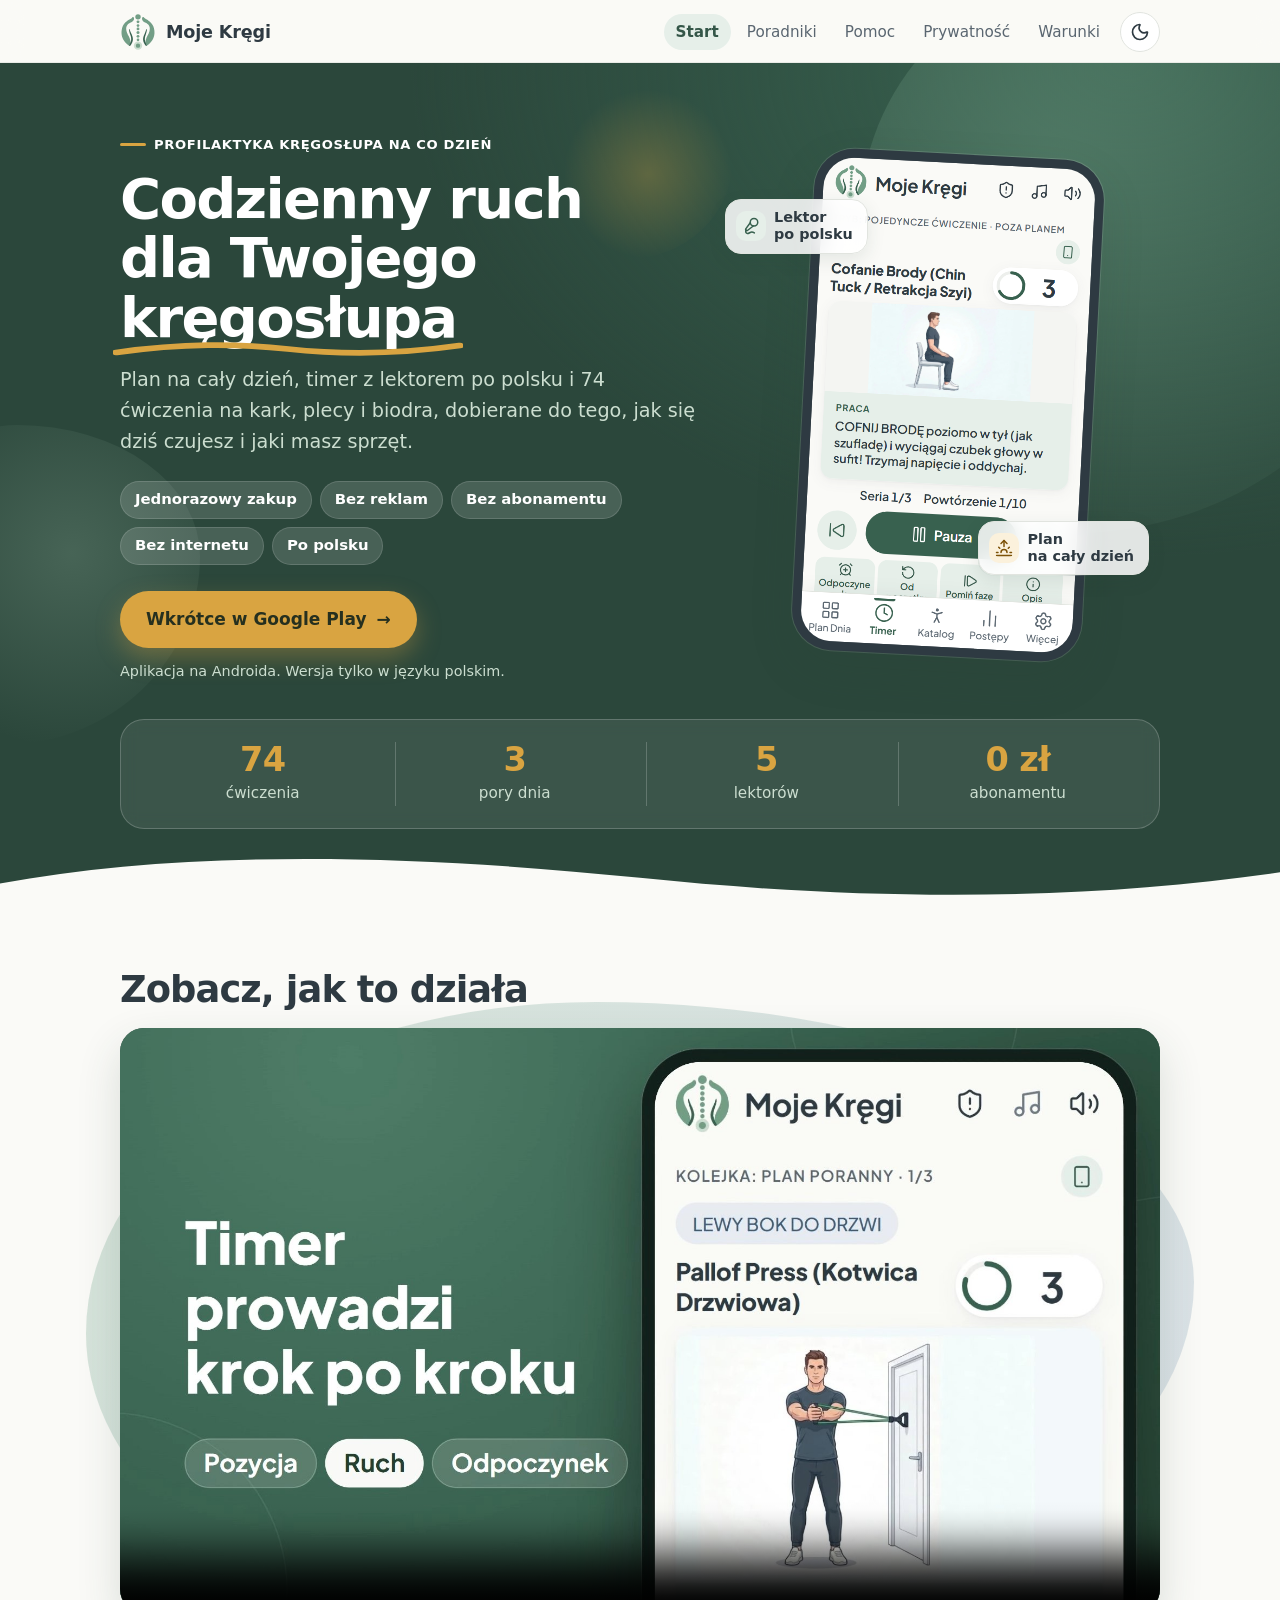
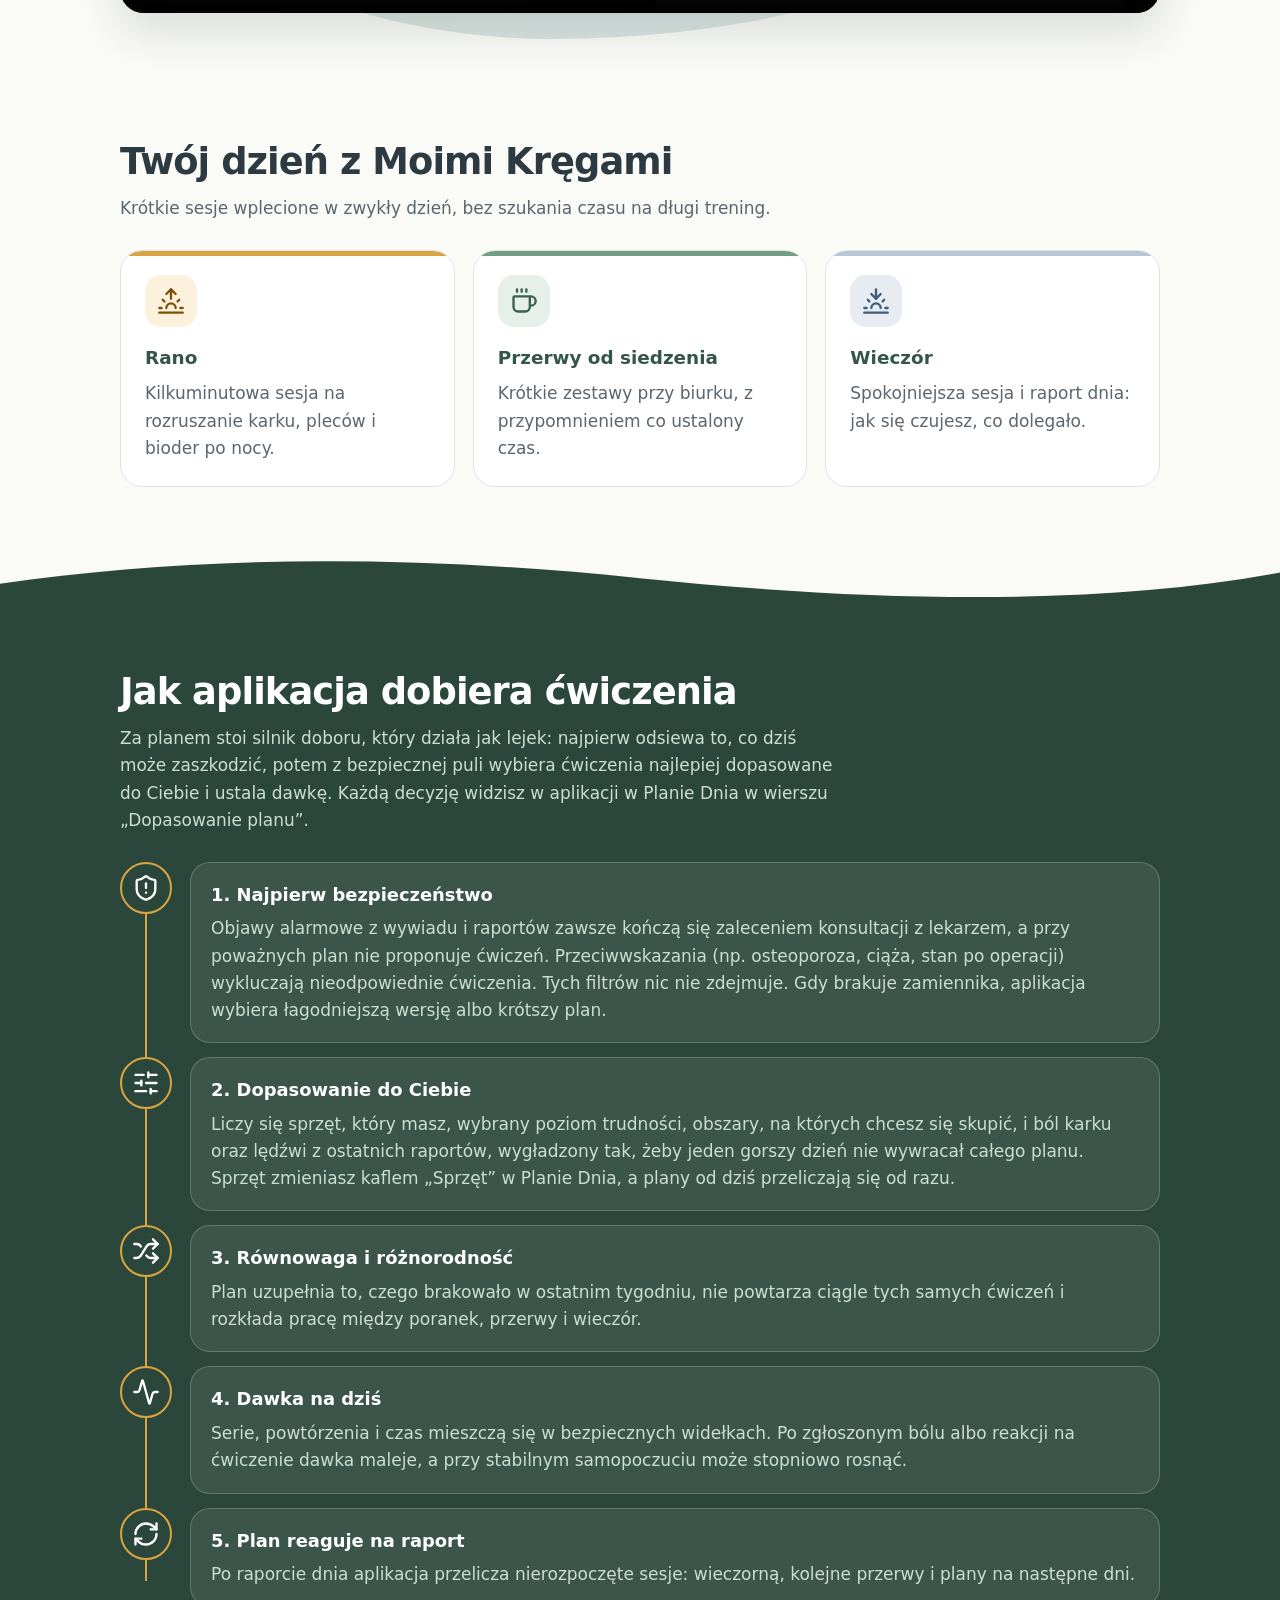
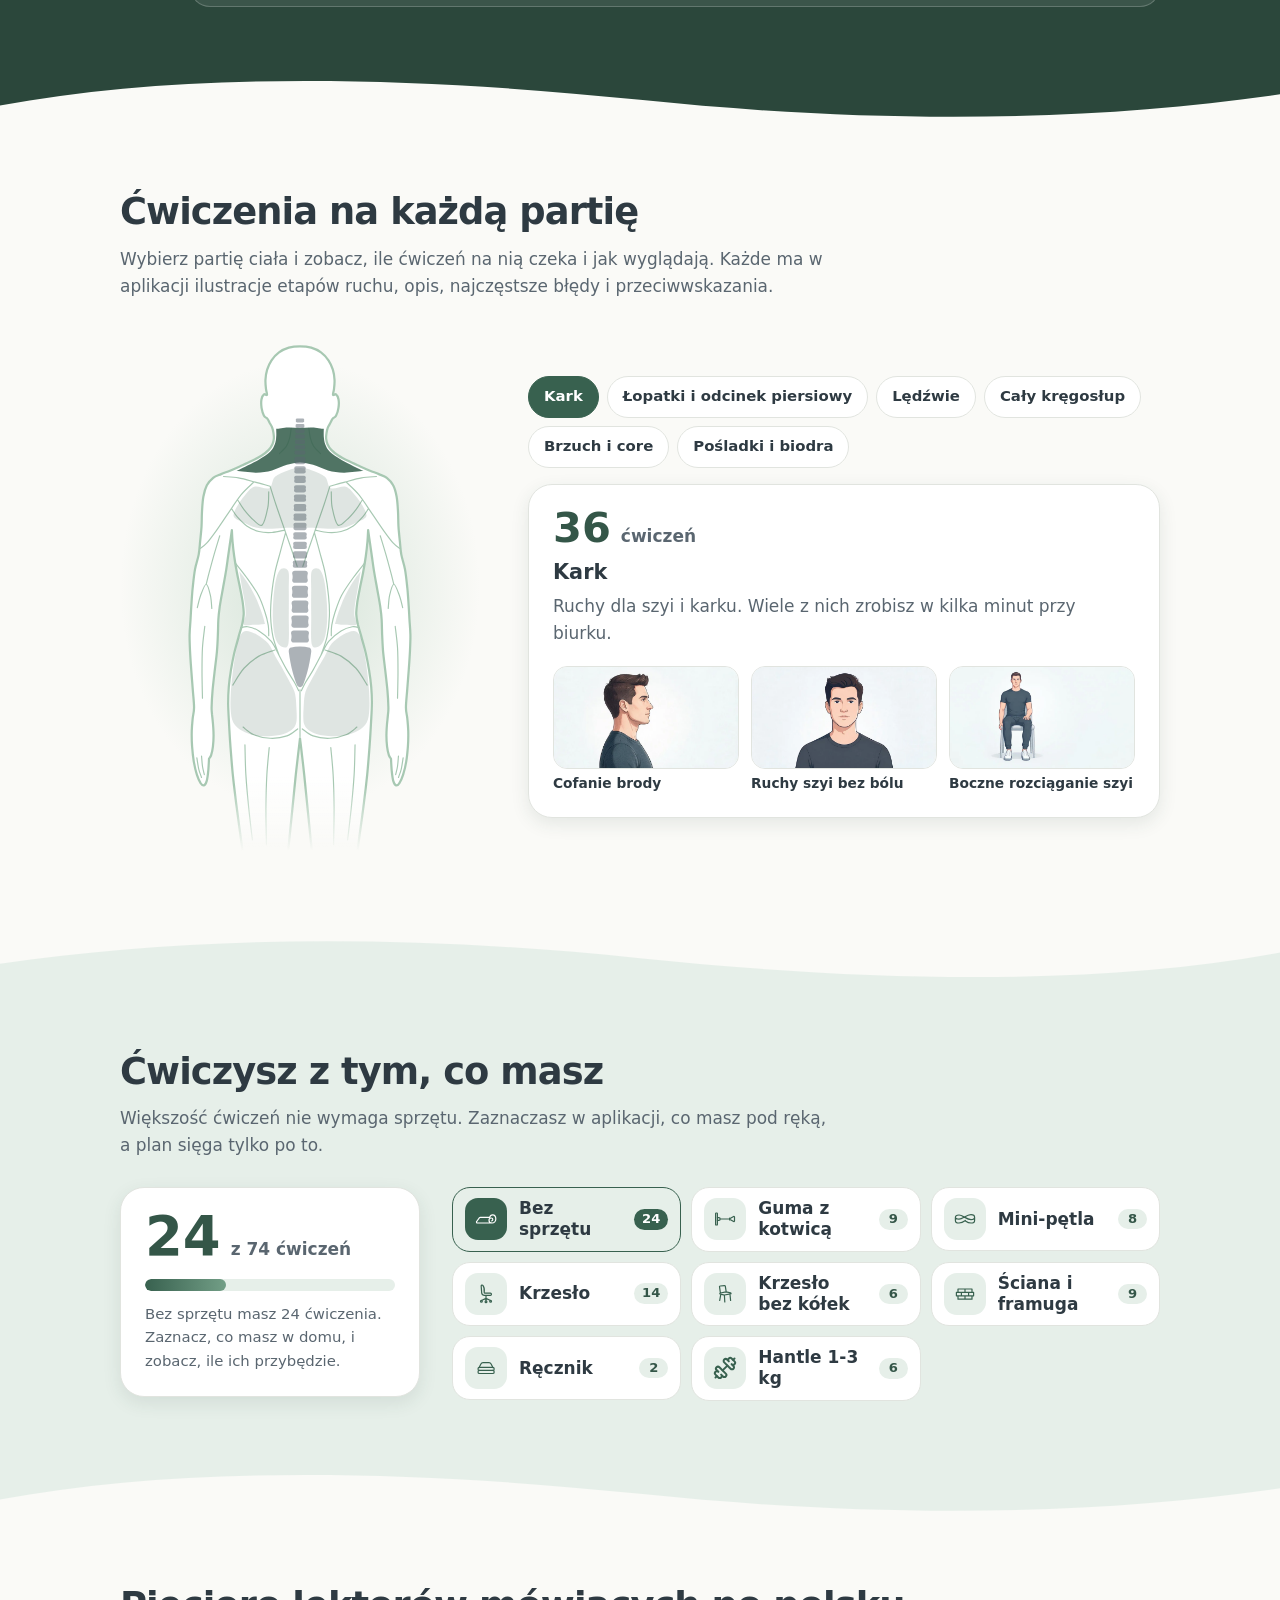
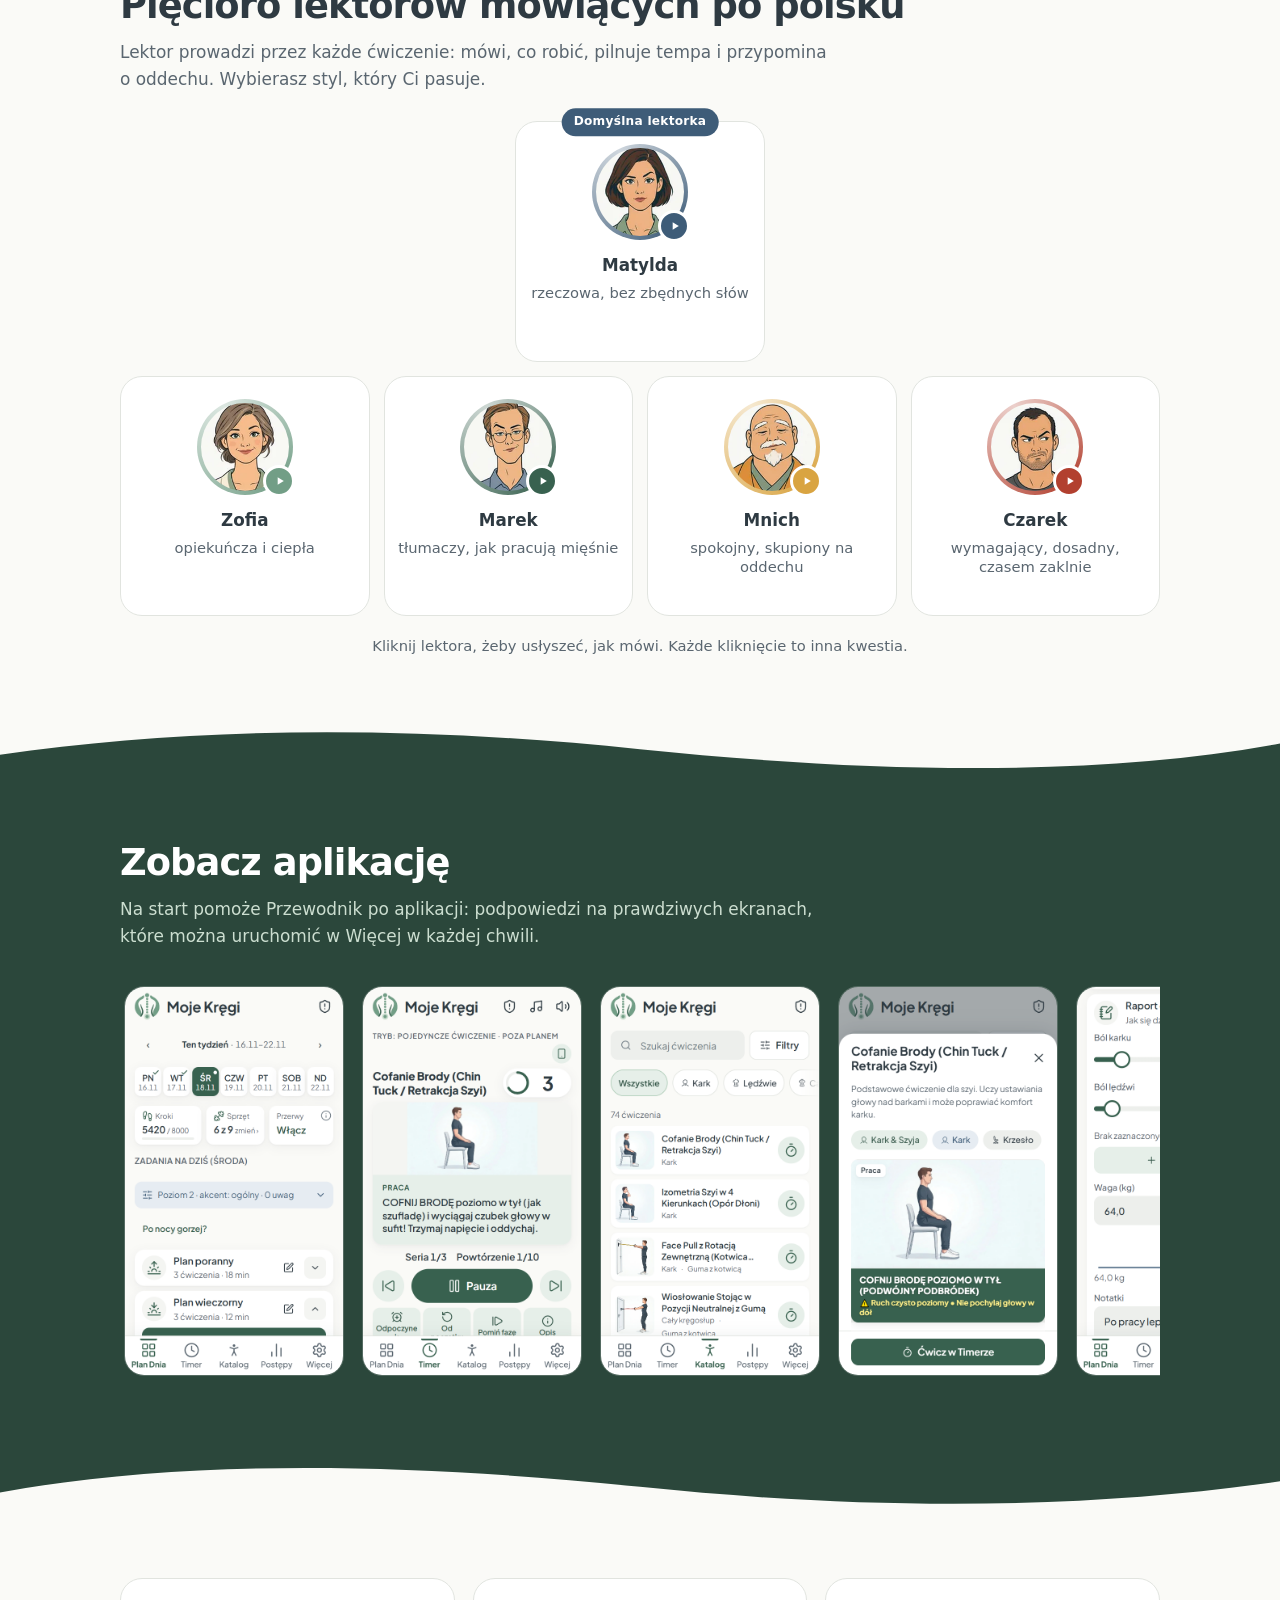
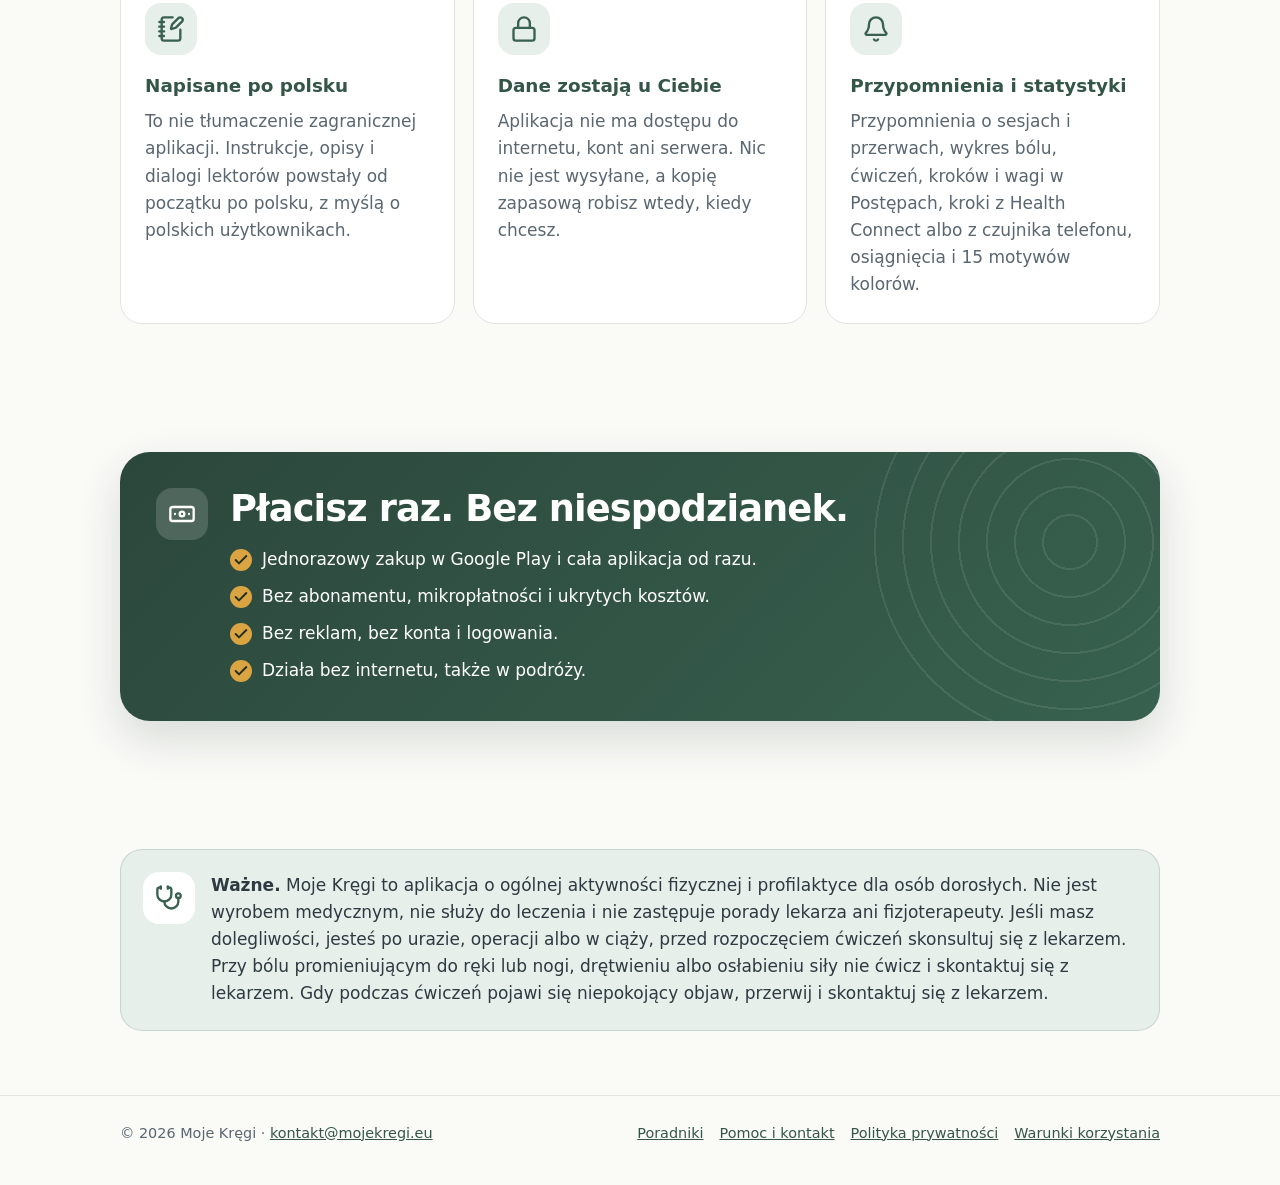
==== commit 4d0bb4db: "Polityka prywatności: sekcja o stronie (bez cookie, motyw w przeglądarce, logi hostingu)" ====
--- a/index.html
+++ b/index.html
@@ -10,8 +10,14 @@
 <meta property="og:title" content="Moje Kręgi: ćwiczenia na kręgosłup">
 <meta property="og:description" content="Plan dnia, timer z lektorem po polsku i 74 ćwiczenia. Jednorazowy zakup, bez reklam i abonamentu.">
 <meta property="og:image" content="https://mojekregi.eu/img/grafika-promocyjna.png">
+<meta property="og:image:width" content="1024">
+<meta property="og:image:height" content="500">
+<meta property="og:image:alt" content="Moje Kręgi: ćwiczenia na kręgosłup z polskim lektorem">
+<meta property="og:site_name" content="Moje Kręgi">
 <link rel="canonical" href="https://mojekregi.eu/">
 <link rel="icon" href="img/logo-mark.svg" type="image/svg+xml">
+<link rel="icon" href="img/favicon-48.png" sizes="48x48" type="image/png">
+<link rel="apple-touch-icon" href="img/apple-touch-icon.png">
 <link rel="stylesheet" href="style.css">
 <script src="theme.js" defer></script>
 <script src="site.js" defer></script>
@@ -20,6 +26,8 @@
 <meta property="og:url" content="https://mojekregi.eu/">
 <meta name="twitter:card" content="summary_large_image">
 <script type="application/ld+json">{"@context":"https://schema.org","@type":"MobileApplication","name":"Moje Kręgi","operatingSystem":"Android","applicationCategory":"HealthApplication","inLanguage":"pl","url":"https://mojekregi.eu/","image":"https://mojekregi.eu/img/grafika-promocyjna.png","description":"Codzienny plan ćwiczeń na kark, plecy i biodra z lektorem po polsku. Ćwiczenia dobierane do samopoczucia i sprzętu. Jednorazowy zakup, bez reklam i abonamentu, działa bez internetu.","publisher":{"@type":"Organization","name":"Moje Kręgi","url":"https://mojekregi.eu/","logo":"https://mojekregi.eu/img/logo-mark.svg"}}</script>
+<script type="application/ld+json">{"@context":"https://schema.org","@type":"WebSite","name":"Moje Kręgi","url":"https://mojekregi.eu/","inLanguage":"pl"}</script>
+<script type="application/ld+json">{"@context":"https://schema.org","@type":"VideoObject","name":"Moje Kręgi: zwiastun aplikacji","description":"Jak wygląda dzień z aplikacją Moje Kręgi: plan dnia, timer z lektorem po polsku i ćwiczenia na kark, plecy i biodra.","thumbnailUrl":["https://mojekregi.eu/video/plakat-poziomy.jpg","https://mojekregi.eu/video/plakat-pionowy.jpg"],"uploadDate":"2026-11-18","contentUrl":"https://mojekregi.eu/video/zwiastun-poziomy.webm","inLanguage":"pl"}</script>
 </head>
 <body>
 <!--SPRITE: ikony z src/ui/kit/icons.svg (Lucide ISC + własne ikony Moje Kręgi), prefiks i- -->
@@ -87,7 +95,7 @@
         <ul class="pills">
           <li>Jednorazowy zakup</li><li>Bez reklam</li><li>Bez abonamentu</li><li>Bez internetu</li><li>Po polsku</li>
         </ul>
-        <!-- Po publikacji podmień href na https://play.google.com/store/apps/details?id=pl.rehabpro.karkledzwie i tekst na „Pobierz z Google Play”. -->
+        <!-- Po publikacji podmień href na https://play.google.com/store/apps/details?id=com.mojekregi i tekst na „Pobierz z Google Play”. -->
         <a class="btn" href="#dobor">Wkrótce w Google Play</a>
         <p class="note">Aplikacja na Androida. Wersja tylko w języku polskim.</p>
       </div>
